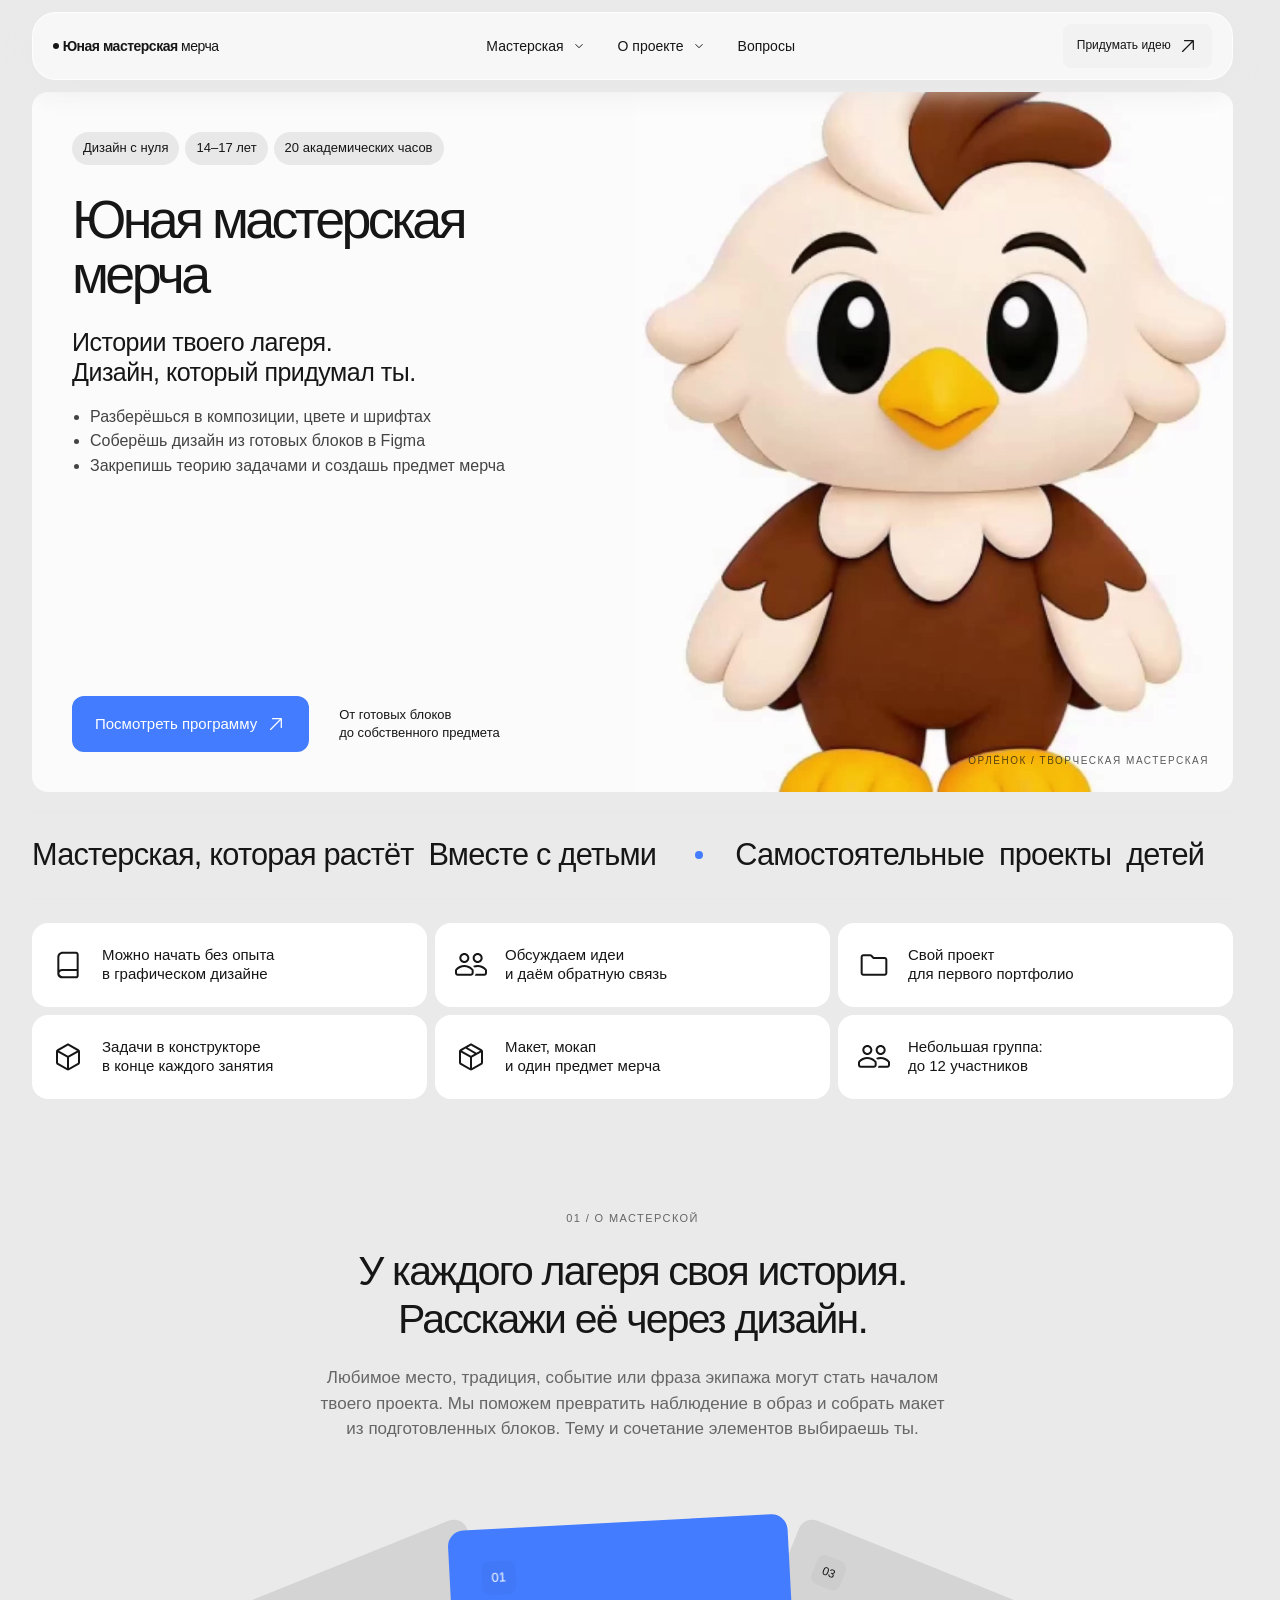
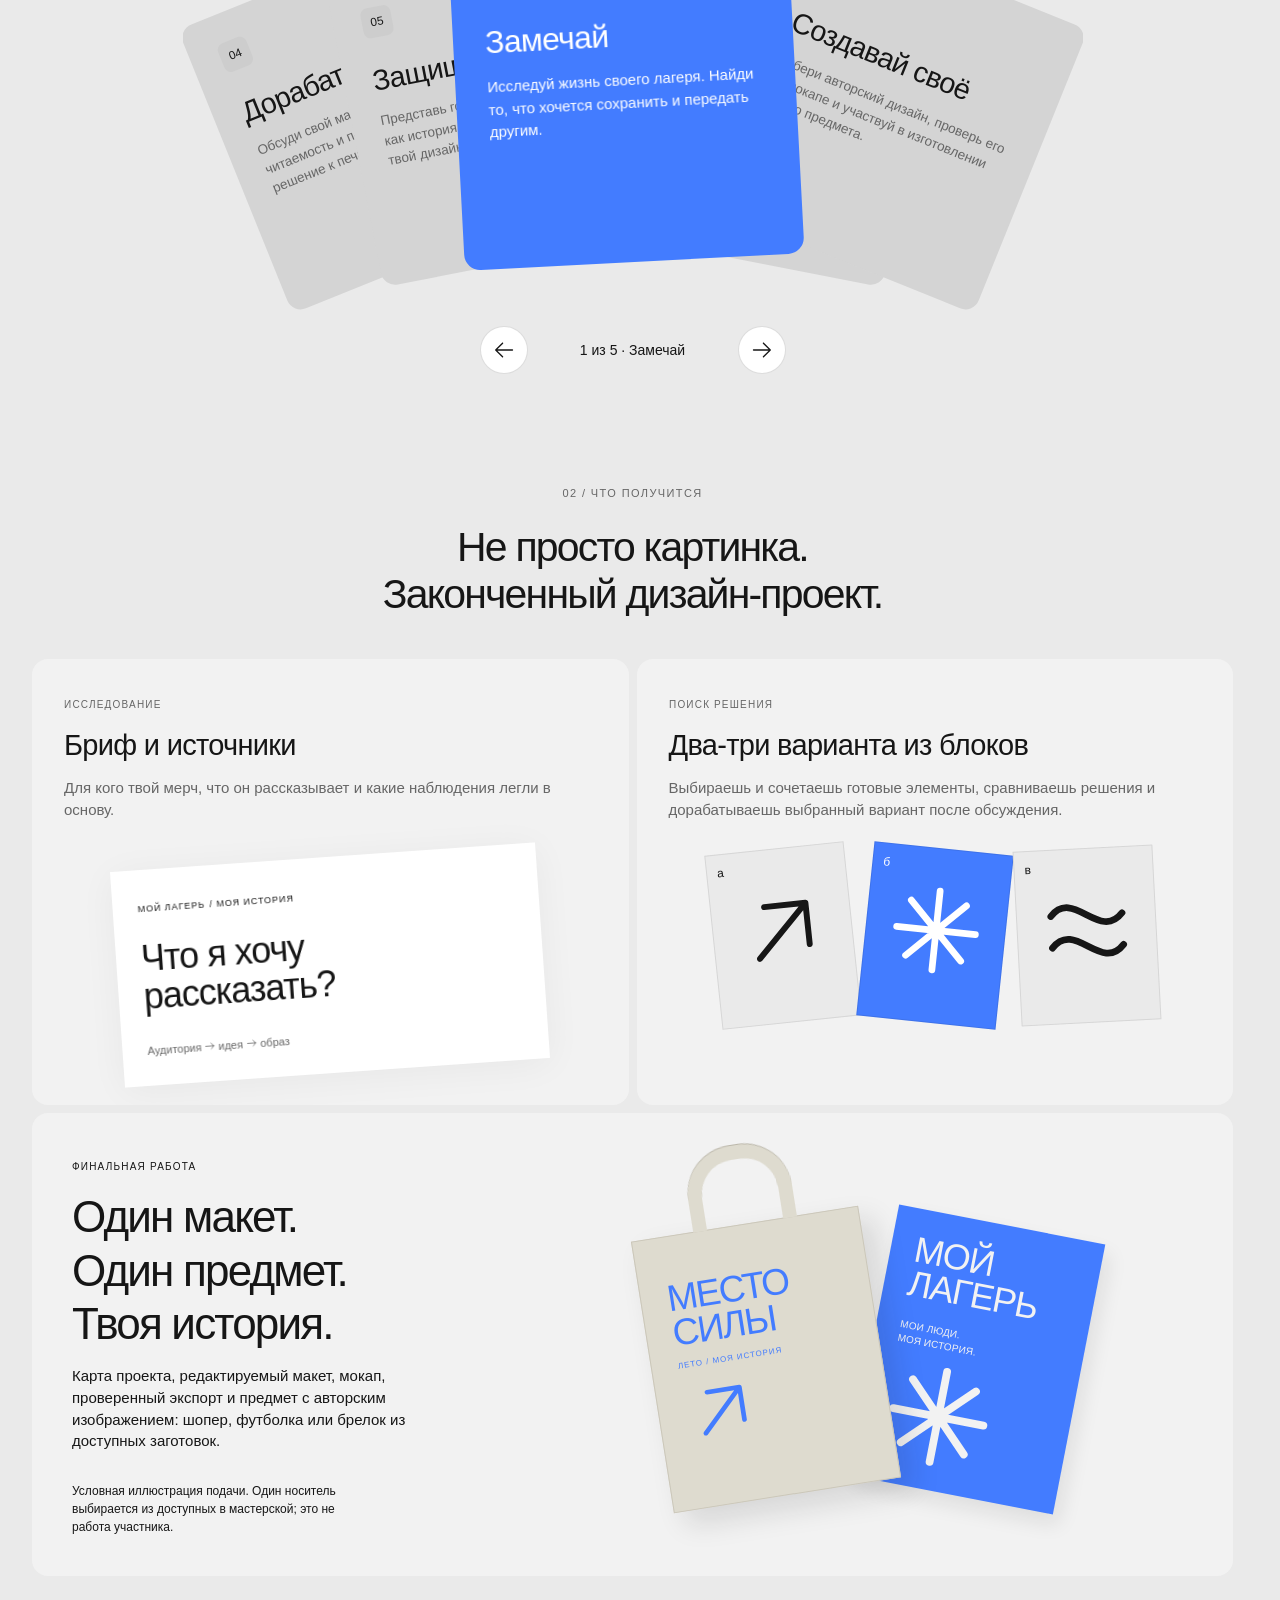
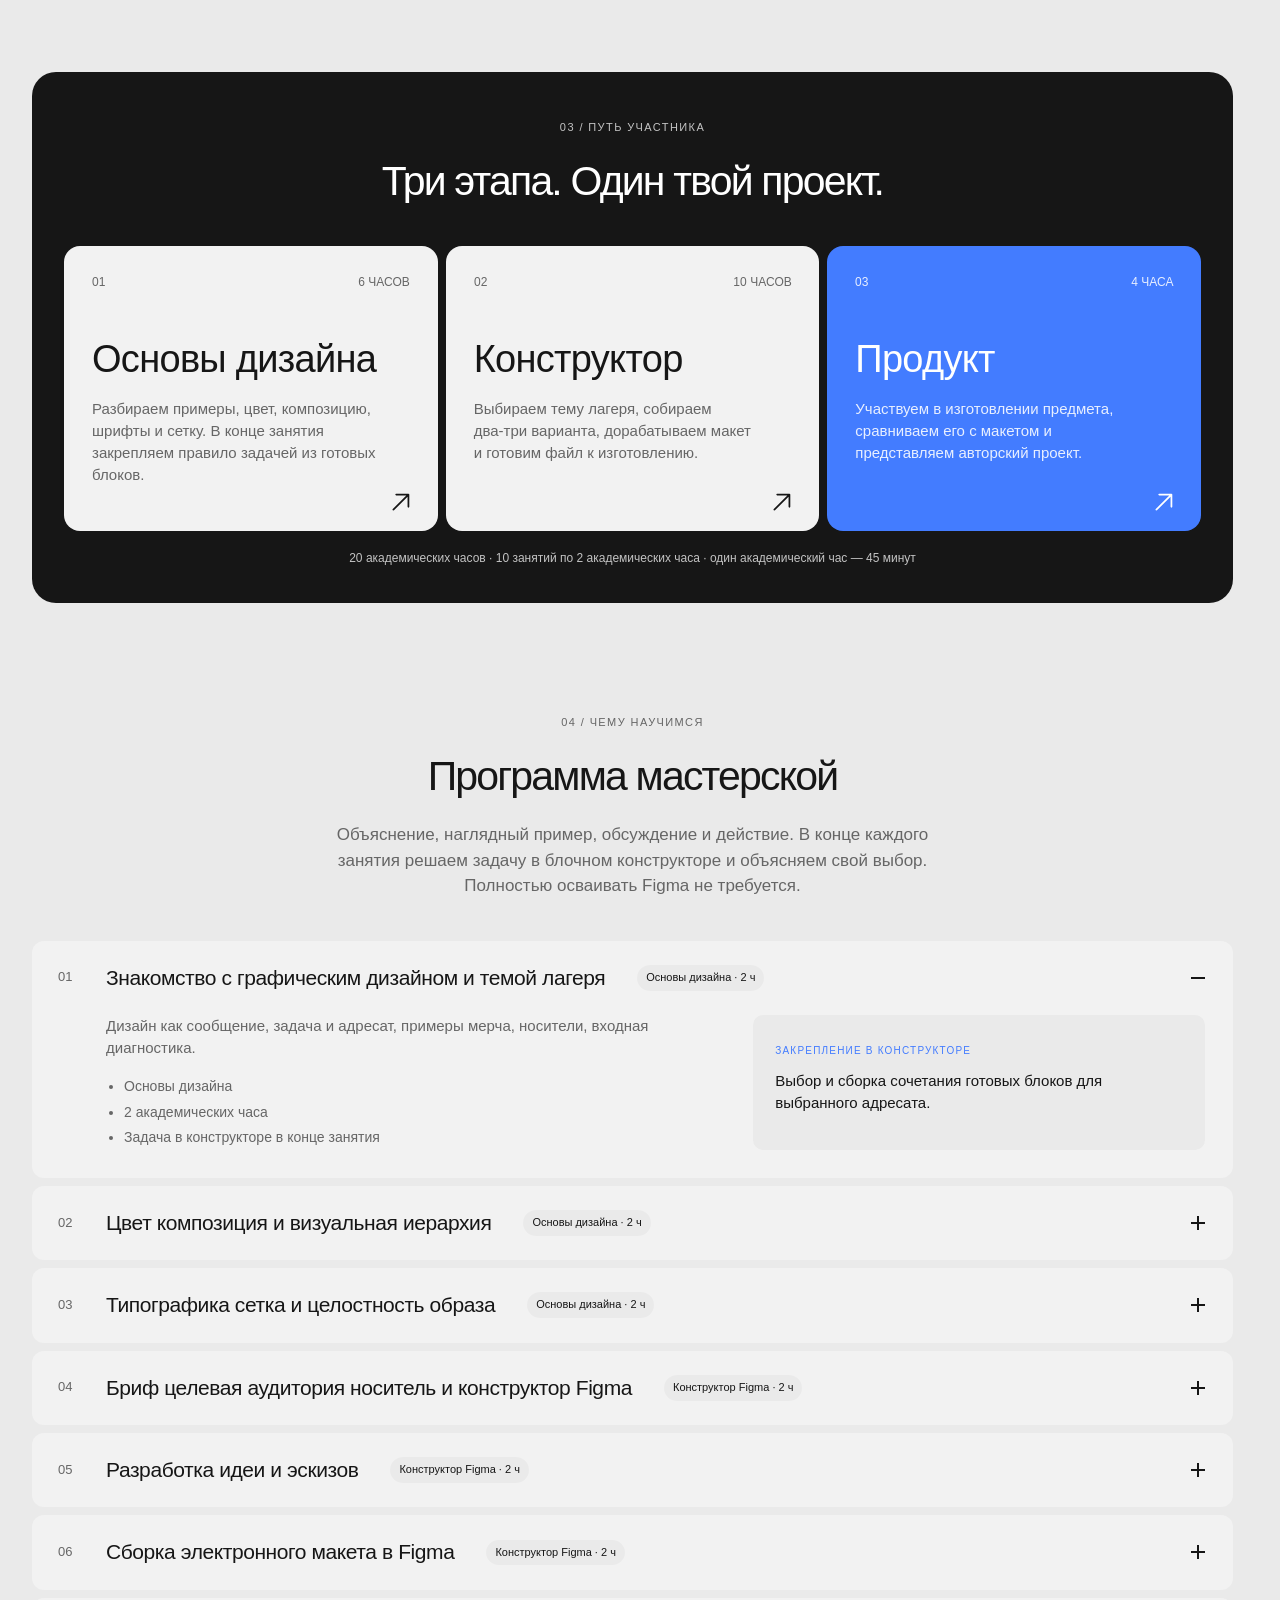
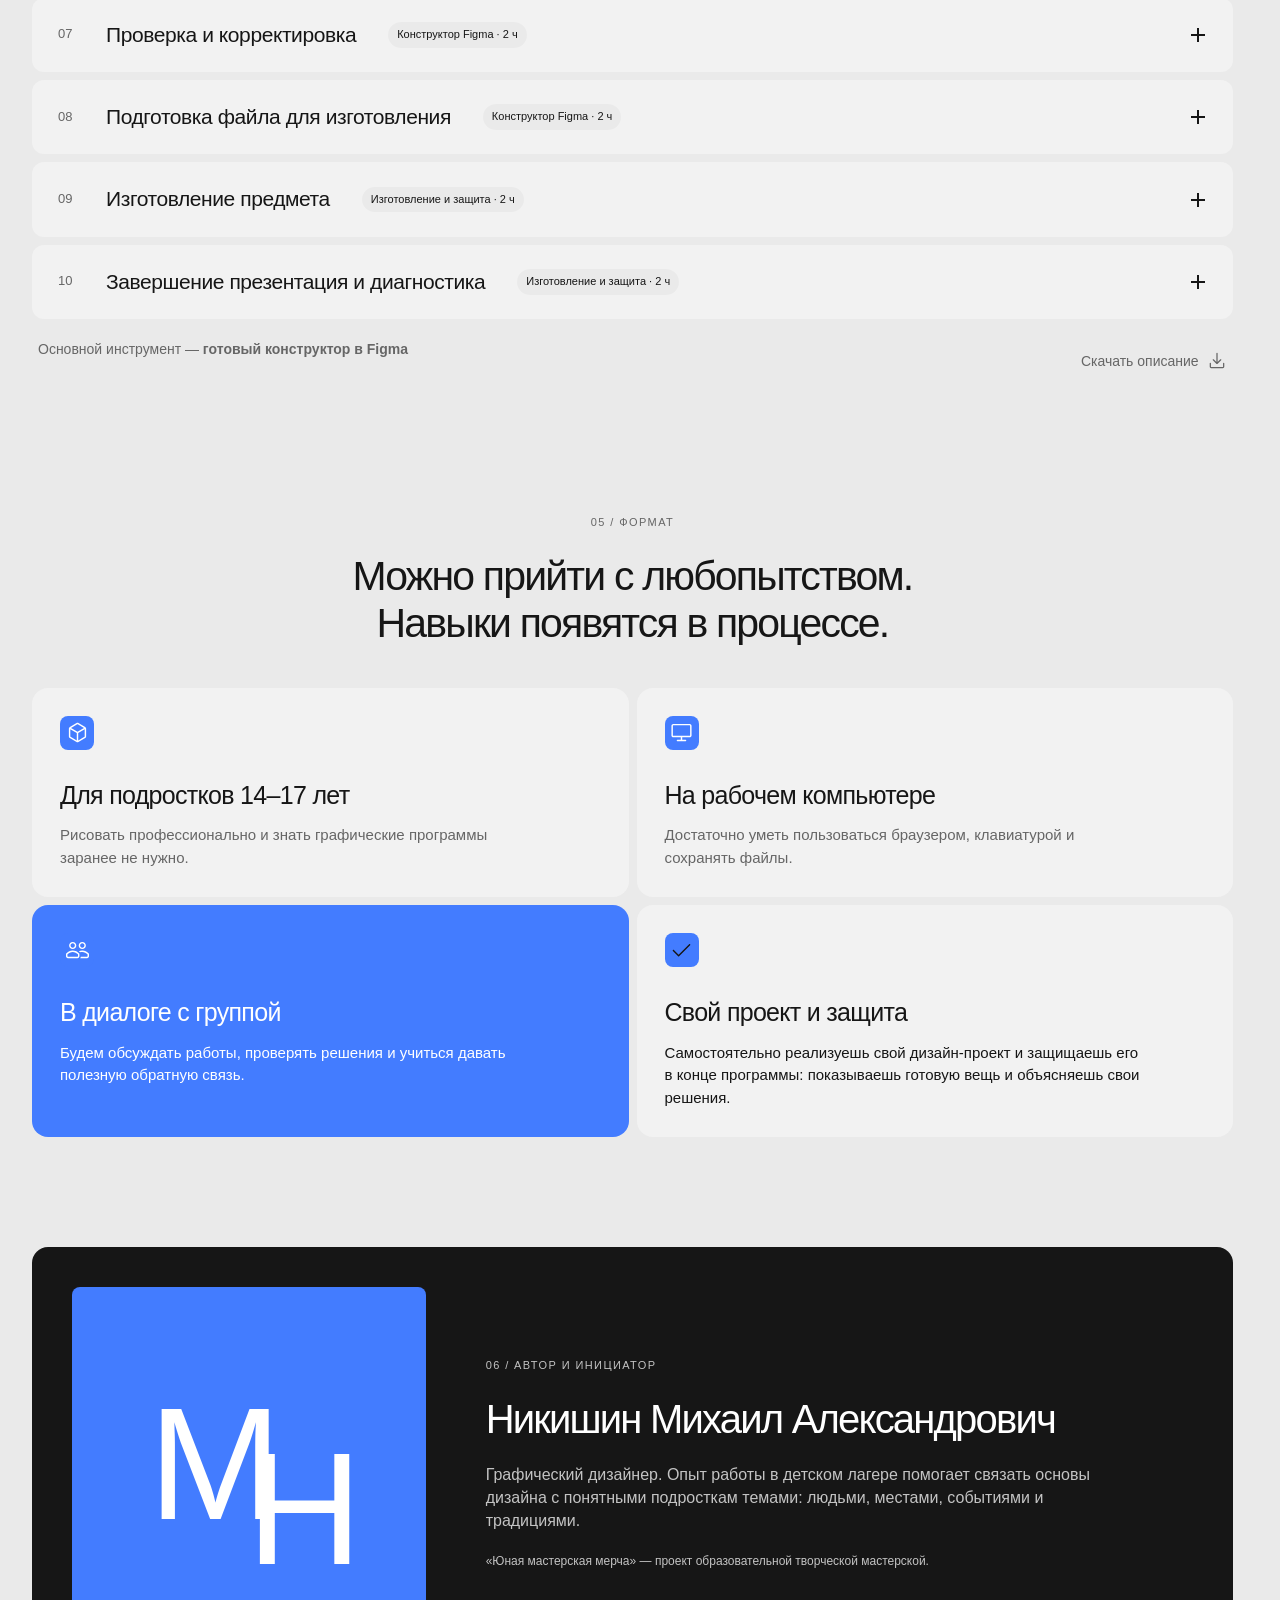
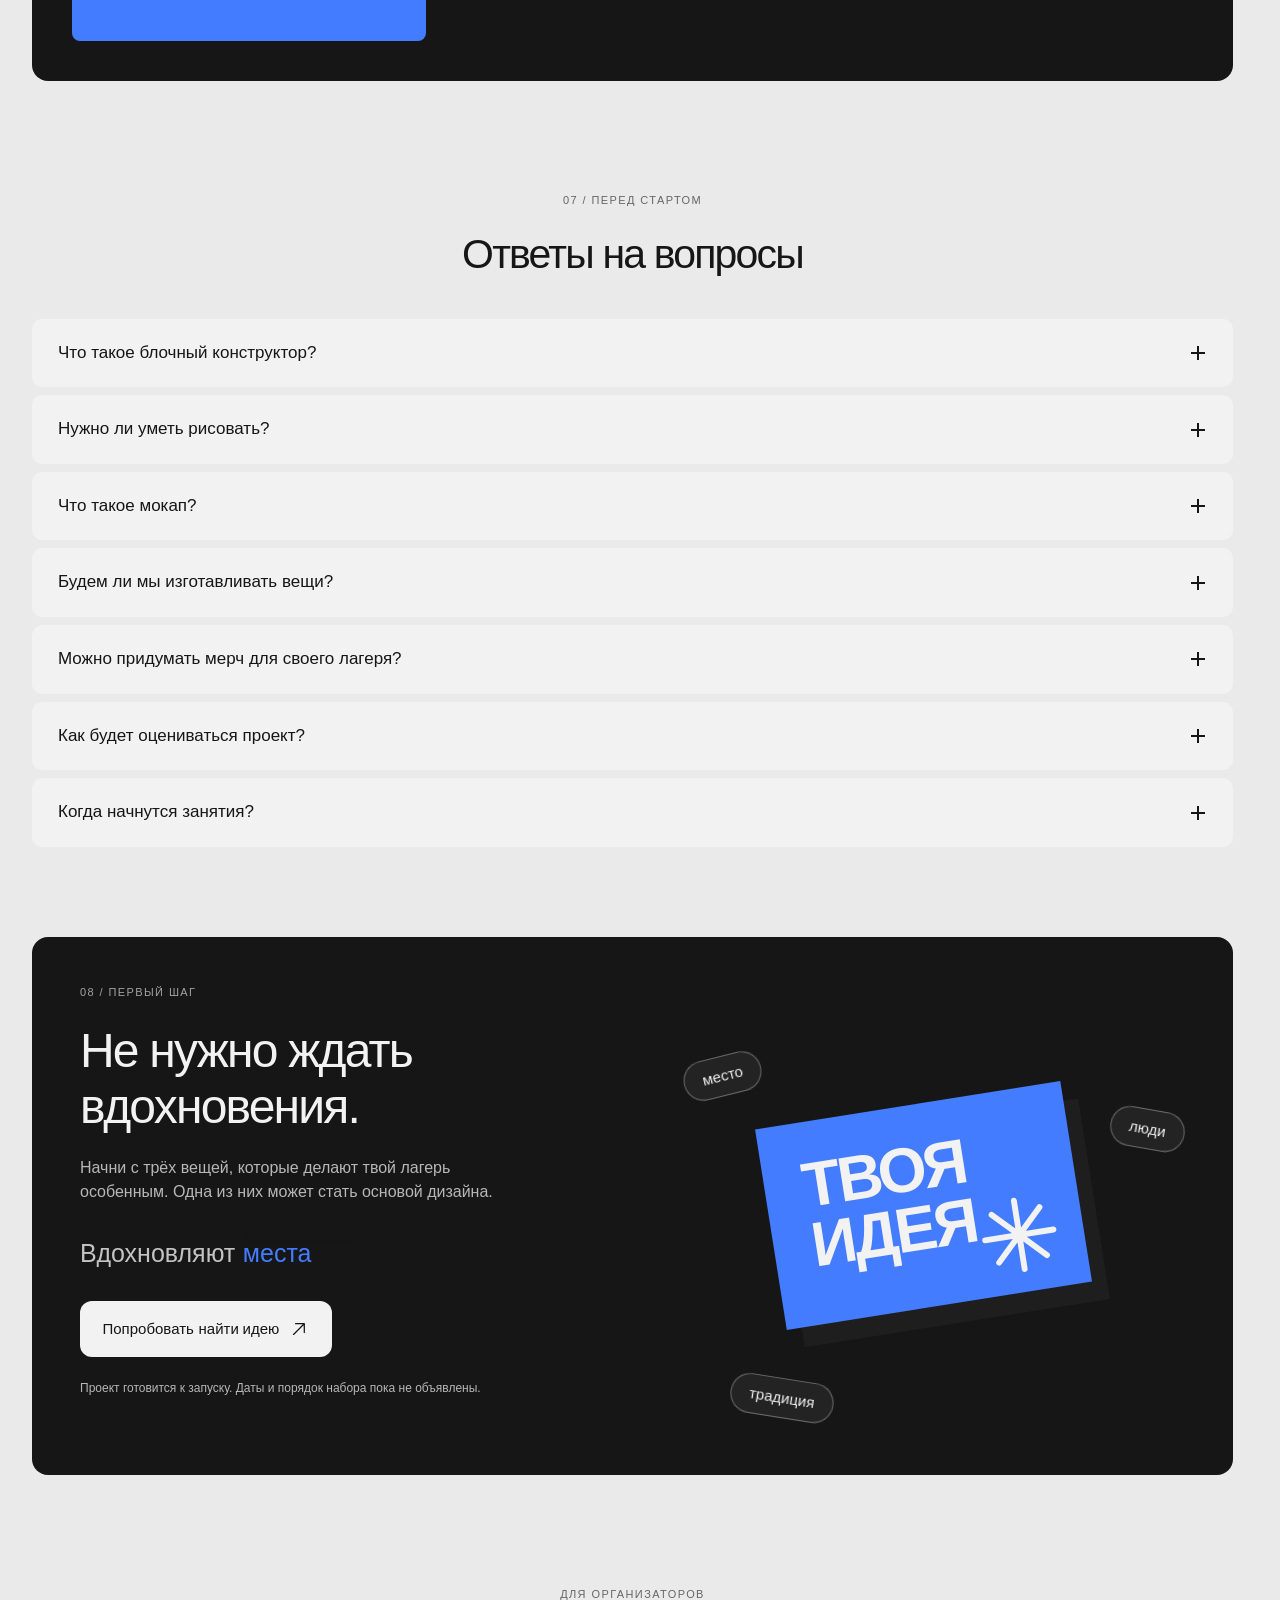
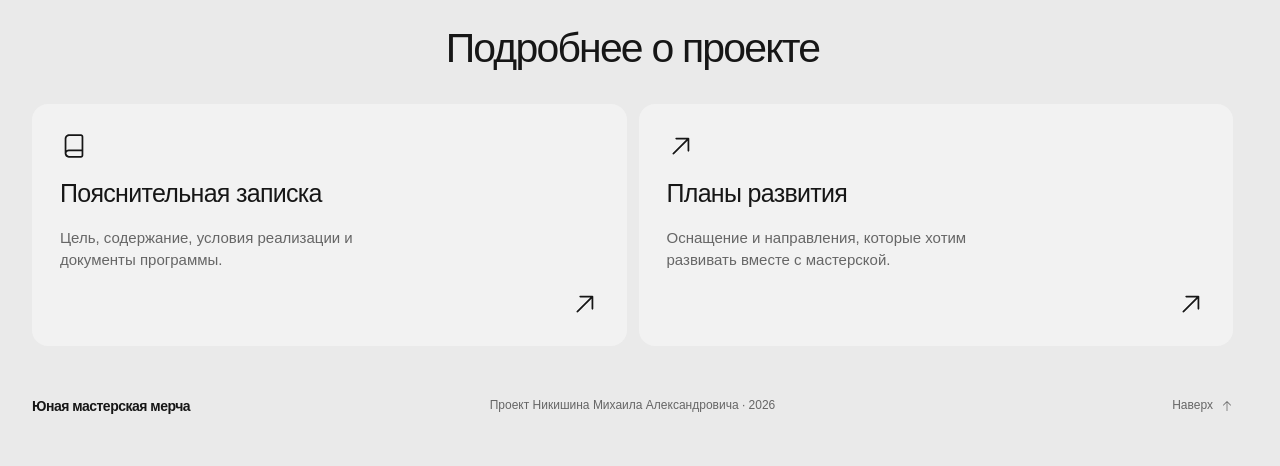
==== index.html @ 67930e62 "Add files via upload" ====
<!doctype html><html lang="ru"><head><meta charset="UTF-8"><meta name="viewport" content="width=device-width,initial-scale=1"><meta name="theme-color" content="#eaeaea"><meta name="description" content="Мастерская графического дизайна: 20 академических часов, проект о своём лагере и авторский предмет мерча."><title>Юная мастерская мерча — от идеи к своему дизайну</title><link rel="stylesheet" href="css-styles.css?v=20261114-home-light-v3"><link rel="stylesheet" href="css-hero-layout.css?v=20261114-home-light-v3"><link rel="stylesheet" href="css-ux-polish.css?v=20261114-home-light-v3"></head><body><a class="skip" href="#main">К содержанию</a><header class="site-header"><nav class="wrap nav glass-nav" aria-label="Основная навигация">
<a class="brand" href="index.html"><span class="brand-dot" aria-hidden="true"></span> Юная мастерская <span>мерча</span></a>
<div class="navlinks" id="navigation">
<details class="nav-dropdown"><summary><span class="nav-label">Мастерская</span><svg class="site-icon nav-chevron" viewBox="0 0 24 24" width="20" height="20" fill="none" stroke="currentColor" stroke-width="1.7" aria-hidden="true"><path d="m6 9 6 6 6-6"/></svg></summary><div class="nav-panel nav-panel-workshop">
<a class="nav-card" href="index.html#about"><span class="nav-card-icon"><svg class="site-icon" aria-hidden="true" focusable="false" width="24" height="24" viewBox="0 0 24 24" fill="none" xmlns="http://www.w3.org/2000/svg">
<path fill-rule="evenodd" clip-rule="evenodd" d="M10.9994 2.17806C11.6185 1.82037 12.3815 1.82037 13.0006 2.17806L20.0006 6.2225C20.619 6.57985 21 7.23993 21 7.95423V16.0457C21 16.76 20.619 17.4201 20.0006 17.7774L13.0006 21.8219C12.3815 22.1796 11.6185 22.1796 10.9994 21.8219L3.99944 17.7774C3.38095 17.4201 3 16.76 3 16.0457V7.95423C3 7.23993 3.38096 6.57985 3.99944 6.2225L10.9994 2.17806ZM18.7512 7.23305L12 11.1338L5.24875 7.23305L11.7499 3.47686C11.9046 3.38743 12.0954 3.38743 12.2501 3.47686L18.7512 7.23305ZM4.74986 16.4786C4.59524 16.3893 4.5 16.2243 4.5 16.0457V8.53281L11.25 12.4328V20.2343L4.74986 16.4786ZM19.2501 16.4786L12.75 20.2343V12.4328L19.5 8.53281V16.0457C19.5 16.2243 19.4048 16.3893 19.2501 16.4786Z" fill="currentColor"/>
</svg>
</span><span class="nav-card-copy"><strong>О мастерской</strong><span>Знакомимся с проектом</span></span><svg class="site-icon" aria-hidden="true" focusable="false" width="24" height="24" viewBox="0 0 24 24" fill="none" xmlns="http://www.w3.org/2000/svg">
<path d="M7.86515 6.38599L16.5545 6.38599L4.93012 18.0104C4.81861 18.1219 4.74955 18.2598 4.72295 18.404C4.71462 18.4491 4.71045 18.4949 4.71045 18.5407C4.71045 18.7326 4.78367 18.9246 4.93012 19.071C4.96673 19.1076 5.00619 19.1397 5.04777 19.1671C5.33889 19.3594 5.7345 19.3273 5.99078 19.071L17.6152 7.44665L17.6152 16.136C17.6152 16.5502 17.951 16.886 18.3652 16.886C18.7794 16.886 19.1152 16.5502 19.1152 16.136V5.63599C19.1152 5.22177 18.7794 4.88599 18.3652 4.88599L7.86515 4.88599C7.45094 4.88599 7.11515 5.22177 7.11515 5.63599C7.11515 6.0502 7.45094 6.38599 7.86515 6.38599Z" fill="currentColor"/>
</svg></a>
<a class="nav-card" href="index.html#result"><span class="nav-card-icon"><svg class="site-icon" aria-hidden="true" focusable="false" width="24" height="24" viewBox="0 0 24 24" fill="none" xmlns="http://www.w3.org/2000/svg">
<path fill-rule="evenodd" clip-rule="evenodd" d="M3.99944 6.2225C3.38096 6.57985 3 7.23993 3 7.95423V16.0457C3 16.76 3.38095 17.4201 3.99944 17.7774L10.9994 21.8219C11.6185 22.1796 12.3815 22.1796 13.0006 21.8219L20.0006 17.7774C20.619 17.4201 21 16.76 21 16.0457V7.95423C21 7.23993 20.619 6.57985 20.0006 6.2225L13.0006 2.17806C12.3815 1.82037 11.6185 1.82037 10.9994 2.17806L3.99944 6.2225ZM12.2501 3.47686L18.7512 7.23305L16.1251 8.75037L9.37602 4.84841L11.7499 3.47686C11.9046 3.38743 12.0954 3.38743 12.2501 3.47686ZM7.8771 5.71446L14.6262 9.61642L12 11.1338L5.24875 7.23305L7.8771 5.71446ZM4.5 8.53281L11.25 12.4328V20.2343L4.74986 16.4786C4.59524 16.3893 4.5 16.2243 4.5 16.0457V8.53281ZM19.2501 16.4786L12.75 20.2343V12.4328L19.5 8.53281V16.0457C19.5 16.2243 19.4048 16.3893 19.2501 16.4786Z" fill="currentColor"/>
</svg>
</span><span class="nav-card-copy"><strong>Результат</strong><span>От идеи до своего мерча</span></span><svg class="site-icon" aria-hidden="true" focusable="false" width="24" height="24" viewBox="0 0 24 24" fill="none" xmlns="http://www.w3.org/2000/svg">
<path d="M7.86515 6.38599L16.5545 6.38599L4.93012 18.0104C4.81861 18.1219 4.74955 18.2598 4.72295 18.404C4.71462 18.4491 4.71045 18.4949 4.71045 18.5407C4.71045 18.7326 4.78367 18.9246 4.93012 19.071C4.96673 19.1076 5.00619 19.1397 5.04777 19.1671C5.33889 19.3594 5.7345 19.3273 5.99078 19.071L17.6152 7.44665L17.6152 16.136C17.6152 16.5502 17.951 16.886 18.3652 16.886C18.7794 16.886 19.1152 16.5502 19.1152 16.136V5.63599C19.1152 5.22177 18.7794 4.88599 18.3652 4.88599L7.86515 4.88599C7.45094 4.88599 7.11515 5.22177 7.11515 5.63599C7.11515 6.0502 7.45094 6.38599 7.86515 6.38599Z" fill="currentColor"/>
</svg></a>
<a class="nav-card" href="index.html#program"><span class="nav-card-icon"><svg class="site-icon" aria-hidden="true" focusable="false" width="24" height="24" viewBox="0 0 24 24" fill="none" xmlns="http://www.w3.org/2000/svg">
<g>
<path fill-rule="evenodd" clip-rule="evenodd" d="M2 6.25C2 5.14543 2.89543 4.25 4 4.25H20C21.1046 4.25 22 5.14543 22 6.25V17C22 17.473 21.8358 17.9076 21.5613 18.25H23.25C23.6642 18.25 24 18.5858 24 19C24 19.4142 23.6642 19.75 23.25 19.75H0.75C0.335786 19.75 0 19.4142 0 19C0 18.5858 0.335786 18.25 0.75 18.25H2.43866C2.16418 17.9076 2 17.473 2 17V6.25ZM3.5 6.25C3.5 5.97386 3.72386 5.75 4 5.75H20C20.2761 5.75 20.5 5.97386 20.5 6.25V17C20.5 17.2761 20.2761 17.5 20 17.5H4C3.72386 17.5 3.5 17.2761 3.5 17V6.25Z" fill="currentColor"/>
</g>

</svg>
</span><span class="nav-card-copy"><strong>Программа</strong><span>Десять занятий по дизайну</span></span><svg class="site-icon" aria-hidden="true" focusable="false" width="24" height="24" viewBox="0 0 24 24" fill="none" xmlns="http://www.w3.org/2000/svg">
<path d="M7.86515 6.38599L16.5545 6.38599L4.93012 18.0104C4.81861 18.1219 4.74955 18.2598 4.72295 18.404C4.71462 18.4491 4.71045 18.4949 4.71045 18.5407C4.71045 18.7326 4.78367 18.9246 4.93012 19.071C4.96673 19.1076 5.00619 19.1397 5.04777 19.1671C5.33889 19.3594 5.7345 19.3273 5.99078 19.071L17.6152 7.44665L17.6152 16.136C17.6152 16.5502 17.951 16.886 18.3652 16.886C18.7794 16.886 19.1152 16.5502 19.1152 16.136V5.63599C19.1152 5.22177 18.7794 4.88599 18.3652 4.88599L7.86515 4.88599C7.45094 4.88599 7.11515 5.22177 7.11515 5.63599C7.11515 6.0502 7.45094 6.38599 7.86515 6.38599Z" fill="currentColor"/>
</svg></a>
<a class="nav-card" href="index.html#format"><span class="nav-card-icon"><svg class="site-icon" aria-hidden="true" focusable="false" width="24" height="24" viewBox="0 0 24 24" fill="none" xmlns="http://www.w3.org/2000/svg">
<path fill-rule="evenodd" clip-rule="evenodd" d="M3.5 3C2.39543 3 1.5 3.89543 1.5 5V15C1.5 16.1046 2.39543 17 3.5 17H11.25V19.5H7.75C7.33579 19.5 7 19.8358 7 20.25C7 20.6642 7.33579 21 7.75 21H16.25C16.6642 21 17 20.6642 17 20.25C17 19.8358 16.6642 19.5 16.25 19.5H12.75V17H20.5C21.6046 17 22.5 16.1046 22.5 15V5C22.5 3.89543 21.6046 3 20.5 3H3.5ZM21 5C21 4.72386 20.7761 4.5 20.5 4.5H3.5C3.22386 4.5 3 4.72386 3 5V15C3 15.2761 3.22386 15.5 3.5 15.5H20.5C20.7761 15.5 21 15.2761 21 15V5Z" fill="currentColor"/>
</svg>
</span><span class="nav-card-copy"><strong>Формат участия</strong><span>Кому подойдёт мастерская</span></span><svg class="site-icon" aria-hidden="true" focusable="false" width="24" height="24" viewBox="0 0 24 24" fill="none" xmlns="http://www.w3.org/2000/svg">
<path d="M7.86515 6.38599L16.5545 6.38599L4.93012 18.0104C4.81861 18.1219 4.74955 18.2598 4.72295 18.404C4.71462 18.4491 4.71045 18.4949 4.71045 18.5407C4.71045 18.7326 4.78367 18.9246 4.93012 19.071C4.96673 19.1076 5.00619 19.1397 5.04777 19.1671C5.33889 19.3594 5.7345 19.3273 5.99078 19.071L17.6152 7.44665L17.6152 16.136C17.6152 16.5502 17.951 16.886 18.3652 16.886C18.7794 16.886 19.1152 16.5502 19.1152 16.136V5.63599C19.1152 5.22177 18.7794 4.88599 18.3652 4.88599L7.86515 4.88599C7.45094 4.88599 7.11515 5.22177 7.11515 5.63599C7.11515 6.0502 7.45094 6.38599 7.86515 6.38599Z" fill="currentColor"/>
</svg></a>
</div></details>
<details class="nav-dropdown"><summary><span class="nav-label">О проекте</span><svg class="site-icon nav-chevron" viewBox="0 0 24 24" width="20" height="20" fill="none" stroke="currentColor" stroke-width="1.7" aria-hidden="true"><path d="m6 9 6 6 6-6"/></svg></summary><div class="nav-panel nav-panel-project">
<a class="nav-card" href="explanatory-note.html"><span class="nav-card-icon"><svg class="site-icon" aria-hidden="true" focusable="false" width="24" height="24" viewBox="0 0 24 24" fill="none" xmlns="http://www.w3.org/2000/svg">
<path fill-rule="evenodd" clip-rule="evenodd" d="M22 8C22 6.89543 21.1045 6 20 6H12L10.5857 4.58579C10.2107 4.21071 9.70196 4 9.17152 4H3.99995C2.89538 4 1.99995 4.89543 1.99995 6V18C1.99995 19.1046 2.89538 20 3.99995 20H20C21.1045 20 22 19.1046 22 18V8ZM10.9393 7.06066C11.2206 7.34196 11.6021 7.5 12 7.5H20C20.2761 7.5 20.5 7.72386 20.5 8V18C20.5 18.2761 20.2761 18.5 20 18.5H3.99995C3.72381 18.5 3.49995 18.2761 3.49995 18V6C3.49995 5.72386 3.72381 5.5 3.99995 5.5H9.17152C9.30413 5.5 9.43131 5.55268 9.52508 5.64645L10.9393 7.06066Z" fill="currentColor"/>
</svg>
</span><span class="nav-card-copy"><strong>Пояснительная записка</strong><span>Программа и документы</span></span><svg class="site-icon" aria-hidden="true" focusable="false" width="24" height="24" viewBox="0 0 24 24" fill="none" xmlns="http://www.w3.org/2000/svg">
<path d="M7.86515 6.38599L16.5545 6.38599L4.93012 18.0104C4.81861 18.1219 4.74955 18.2598 4.72295 18.404C4.71462 18.4491 4.71045 18.4949 4.71045 18.5407C4.71045 18.7326 4.78367 18.9246 4.93012 19.071C4.96673 19.1076 5.00619 19.1397 5.04777 19.1671C5.33889 19.3594 5.7345 19.3273 5.99078 19.071L17.6152 7.44665L17.6152 16.136C17.6152 16.5502 17.951 16.886 18.3652 16.886C18.7794 16.886 19.1152 16.5502 19.1152 16.136V5.63599C19.1152 5.22177 18.7794 4.88599 18.3652 4.88599L7.86515 4.88599C7.45094 4.88599 7.11515 5.22177 7.11515 5.63599C7.11515 6.0502 7.45094 6.38599 7.86515 6.38599Z" fill="currentColor"/>
</svg></a>
<a class="nav-card" href="development.html"><span class="nav-card-icon"><svg class="site-icon" aria-hidden="true" focusable="false" width="24" height="24" viewBox="0 0 24 24" fill="none" xmlns="http://www.w3.org/2000/svg">
<path fill-rule="evenodd" clip-rule="evenodd" d="M10.9994 2.17806C11.6185 1.82037 12.3815 1.82037 13.0006 2.17806L20.0006 6.2225C20.619 6.57985 21 7.23993 21 7.95423V16.0457C21 16.76 20.619 17.4201 20.0006 17.7774L13.0006 21.8219C12.3815 22.1796 11.6185 22.1796 10.9994 21.8219L3.99944 17.7774C3.38095 17.4201 3 16.76 3 16.0457V7.95423C3 7.23993 3.38096 6.57985 3.99944 6.2225L10.9994 2.17806ZM18.7512 7.23305L12 11.1338L5.24875 7.23305L11.7499 3.47686C11.9046 3.38743 12.0954 3.38743 12.2501 3.47686L18.7512 7.23305ZM4.74986 16.4786C4.59524 16.3893 4.5 16.2243 4.5 16.0457V8.53281L11.25 12.4328V20.2343L4.74986 16.4786ZM19.2501 16.4786L12.75 20.2343V12.4328L19.5 8.53281V16.0457C19.5 16.2243 19.4048 16.3893 19.2501 16.4786Z" fill="currentColor"/>
</svg>
</span><span class="nav-card-copy"><strong>Планы развития</strong><span>Наш путь и помощь детям</span></span><svg class="site-icon" aria-hidden="true" focusable="false" width="24" height="24" viewBox="0 0 24 24" fill="none" xmlns="http://www.w3.org/2000/svg">
<path d="M7.86515 6.38599L16.5545 6.38599L4.93012 18.0104C4.81861 18.1219 4.74955 18.2598 4.72295 18.404C4.71462 18.4491 4.71045 18.4949 4.71045 18.5407C4.71045 18.7326 4.78367 18.9246 4.93012 19.071C4.96673 19.1076 5.00619 19.1397 5.04777 19.1671C5.33889 19.3594 5.7345 19.3273 5.99078 19.071L17.6152 7.44665L17.6152 16.136C17.6152 16.5502 17.951 16.886 18.3652 16.886C18.7794 16.886 19.1152 16.5502 19.1152 16.136V5.63599C19.1152 5.22177 18.7794 4.88599 18.3652 4.88599L7.86515 4.88599C7.45094 4.88599 7.11515 5.22177 7.11515 5.63599C7.11515 6.0502 7.45094 6.38599 7.86515 6.38599Z" fill="currentColor"/>
</svg></a>
</div></details>
<a class="nav-simple" href="index.html#questions"><span class="nav-label">Вопросы</span></a>
<a class="button nav-mobile-cta" href="index.html#start">Придумать идею <svg class="site-icon" aria-hidden="true" focusable="false" width="24" height="24" viewBox="0 0 24 24" fill="none" xmlns="http://www.w3.org/2000/svg">
<path d="M7.86515 6.38599L16.5545 6.38599L4.93012 18.0104C4.81861 18.1219 4.74955 18.2598 4.72295 18.404C4.71462 18.4491 4.71045 18.4949 4.71045 18.5407C4.71045 18.7326 4.78367 18.9246 4.93012 19.071C4.96673 19.1076 5.00619 19.1397 5.04777 19.1671C5.33889 19.3594 5.7345 19.3273 5.99078 19.071L17.6152 7.44665L17.6152 16.136C17.6152 16.5502 17.951 16.886 18.3652 16.886C18.7794 16.886 19.1152 16.5502 19.1152 16.136V5.63599C19.1152 5.22177 18.7794 4.88599 18.3652 4.88599L7.86515 4.88599C7.45094 4.88599 7.11515 5.22177 7.11515 5.63599C7.11515 6.0502 7.45094 6.38599 7.86515 6.38599Z" fill="currentColor"/>
</svg></a>
</div><a class="nav-cta" href="index.html#start">Придумать идею <svg class="site-icon" aria-hidden="true" focusable="false" width="24" height="24" viewBox="0 0 24 24" fill="none" xmlns="http://www.w3.org/2000/svg">
<path d="M7.86515 6.38599L16.5545 6.38599L4.93012 18.0104C4.81861 18.1219 4.74955 18.2598 4.72295 18.404C4.71462 18.4491 4.71045 18.4949 4.71045 18.5407C4.71045 18.7326 4.78367 18.9246 4.93012 19.071C4.96673 19.1076 5.00619 19.1397 5.04777 19.1671C5.33889 19.3594 5.7345 19.3273 5.99078 19.071L17.6152 7.44665L17.6152 16.136C17.6152 16.5502 17.951 16.886 18.3652 16.886C18.7794 16.886 19.1152 16.5502 19.1152 16.136V5.63599C19.1152 5.22177 18.7794 4.88599 18.3652 4.88599L7.86515 4.88599C7.45094 4.88599 7.11515 5.22177 7.11515 5.63599C7.11515 6.0502 7.45094 6.38599 7.86515 6.38599Z" fill="currentColor"/>
</svg></a><button type="button" class="menu" aria-label="Открыть меню" aria-expanded="false" aria-controls="navigation"><svg class="site-icon menu-morph" width="24" height="24" viewBox="0 0 24 24" fill="none" stroke="currentColor" stroke-width="1.5" stroke-linecap="round" aria-hidden="true"><path class="menu-line-a" d="M3.75 6.75h16.5"/><path class="menu-line-b" d="M3.75 12h16.5"/><path class="menu-line-c" d="M3.75 17.25h16.5"/></svg></button></nav></header><main id="main" class="wrap"><section class="hero" aria-labelledby="hero-title" style="background:#FBFBFB;color:#161616">
<div class="hero-image hero-mascot"><video class="mascot-video" autoplay muted loop playsinline preload="metadata" poster="mascot-hand-v2-poster.jpg" width="768" height="768" aria-label="Орлёнок машет крылом"><source src="mascot-hand-v2.mp4" type="video/mp4"><img src="mascot-hand-v2-poster.jpg" alt="Маскот Орлёнок"></video></div>
<div class="hero-content">
<div class="tags"><span>Дизайн с нуля</span><span>14–17 лет</span><span>20 академических часов</span>
</div>
<h1 id="hero-title">Юная мастерская <br>мерча
</h1>
<p class="hero-intro">Истории твоего лагеря.<br>Дизайн, который придумал ты.
</p>
<ul>
<li>Разберёшься в композиции, цвете и шрифтах
</li>
<li>Соберёшь дизайн из готовых блоков в Figma
</li>
<li>Закрепишь теорию задачами и создашь предмет мерча
</li>
</ul>
<div class="hero-actions"><a class="button light" href="#program">Посмотреть программу <svg class="site-icon" aria-hidden="true" focusable="false" width="24" height="24" viewBox="0 0 24 24" fill="none" xmlns="http://www.w3.org/2000/svg">
<path d="M7.86515 6.38599L16.5545 6.38599L4.93012 18.0104C4.81861 18.1219 4.74955 18.2598 4.72295 18.404C4.71462 18.4491 4.71045 18.4949 4.71045 18.5407C4.71045 18.7326 4.78367 18.9246 4.93012 19.071C4.96673 19.1076 5.00619 19.1397 5.04777 19.1671C5.33889 19.3594 5.7345 19.3273 5.99078 19.071L17.6152 7.44665L17.6152 16.136C17.6152 16.5502 17.951 16.886 18.3652 16.886C18.7794 16.886 19.1152 16.5502 19.1152 16.136V5.63599C19.1152 5.22177 18.7794 4.88599 18.3652 4.88599L7.86515 4.88599C7.45094 4.88599 7.11515 5.22177 7.11515 5.63599C7.11515 6.0502 7.45094 6.38599 7.86515 6.38599Z" fill="currentColor"/>
</svg>
</a><span class="hero-note">От готовых блоков<br>до собственного предмета</span>
</div>
</div>
<div class="hero-bottom">ОРЛЁНОК / ТВОРЧЕСКАЯ МАСТЕРСКАЯ
</div>
</section><div class="principle-ribbon" aria-label="Идеи мастерской"><p class="visually-hidden">Мастерская, которая растёт вместе с детьми. Самостоятельные проекты детей. Знакомим с новой профессией.</p><div class="ribbon-track"><div class="ribbon-group" aria-hidden="true"><span class="ribbon-item">Мастерская, которая растёт <span class="ribbon-highlight">Вместе с детьми</span></span><span class="ribbon-dot"></span><span class="ribbon-item">Самостоятельные <span class="ribbon-highlight">проекты</span> детей</span><span class="ribbon-dot"></span><span class="ribbon-item">Открываем мир <span class="ribbon-highlight">профессий</span></span><span class="ribbon-dot"></span></div><div class="ribbon-group" aria-hidden="true"><span class="ribbon-item">Мастерская, которая растёт <span class="ribbon-highlight">Вместе с детьми</span></span><span class="ribbon-dot"></span><span class="ribbon-item">Самостоятельные <span class="ribbon-highlight">проекты</span> детей</span><span class="ribbon-dot"></span><span class="ribbon-item">Открываем мир <span class="ribbon-highlight">профессий</span></span><span class="ribbon-dot"></span></div></div></div><div class="benefits">
<div><svg class="site-icon" aria-hidden="true" focusable="false" width="24" height="24" viewBox="0 0 24 24" fill="none" xmlns="http://www.w3.org/2000/svg">
<path fill-rule="evenodd" clip-rule="evenodd" d="M4.00821 18.2584C4.00276 18.173 4 18.0868 4 18V6C4 3.79086 5.79086 2 8 2H18C19.1046 2 20 2.89543 20 4V20C20 21.1046 19.1046 22 18 22H7.5C5.567 22 4 20.433 4 18.5C4 18.4188 4.00277 18.3382 4.00821 18.2584ZM5.5 6C5.5 4.61929 6.61929 3.5 8 3.5H18C18.2761 3.5 18.5 3.72386 18.5 4V15H7.5C6.75638 15 6.06692 15.2319 5.5 15.6273V6ZM5.51378 18.264C5.63054 17.2707 6.47527 16.5 7.5 16.5H18.5V20C18.5 20.2761 18.2761 20.5 18 20.5H8C6.70846 20.5 5.64567 19.5206 5.51378 18.264Z" fill="currentColor"/>
</svg>
<span>Можно начать без опыта<br>в графическом дизайне</span>
</div>
<div><svg class="site-icon" aria-hidden="true" focusable="false" width="24" height="24" viewBox="0 0 24 24" fill="none" xmlns="http://www.w3.org/2000/svg">
<g>
<path fill-rule="evenodd" clip-rule="evenodd" d="M7 10.5C9.07107 10.5 10.75 8.82107 10.75 6.75C10.75 4.67893 9.07107 3 7 3C4.92893 3 3.25 4.67893 3.25 6.75C3.25 8.82107 4.92893 10.5 7 10.5ZM7 9C8.24264 9 9.25 7.99264 9.25 6.75C9.25 5.50736 8.24264 4.5 7 4.5C5.75736 4.5 4.75 5.50736 4.75 6.75C4.75 7.99264 5.75736 9 7 9Z" fill="currentColor"/>
<path fill-rule="evenodd" clip-rule="evenodd" d="M20.75 6.75C20.75 8.82107 19.0711 10.5 17 10.5C14.9289 10.5 13.25 8.82107 13.25 6.75C13.25 4.67893 14.9289 3 17 3C19.0711 3 20.75 4.67893 20.75 6.75ZM19.25 6.75C19.25 7.99264 18.2426 9 17 9C15.7574 9 14.75 7.99264 14.75 6.75C14.75 5.50736 15.7574 4.5 17 4.5C18.2426 4.5 19.25 5.50736 19.25 6.75Z" fill="currentColor"/>
<path d="M14.6234 13.8981C15.3664 13.6404 16.1655 13.5 17 13.5C19.1726 13.5 21.1207 14.4538 22.4517 15.9705C22.4593 15.9792 22.5 16.0353 22.5 16.1668V18C22.5 18.2761 22.2761 18.5 22 18.5H15.4646C15.3856 19.052 15.1778 19.5625 14.8727 20H22C23.1046 20 24 19.1046 24 18V16.1668C24 15.7334 23.8649 15.3068 23.5791 14.9811C21.9754 13.1536 19.6224 12 17 12C15.7575 12 14.5755 12.259 13.505 12.7259C13.4778 12.7377 13.4512 12.7503 13.4251 12.7634C13.8545 13.1092 14.2553 13.4888 14.6234 13.8981Z" fill="currentColor"/>
<path fill-rule="evenodd" clip-rule="evenodd" d="M12 20C12.473 20 12.9076 19.8358 13.25 19.5613C13.7072 19.1948 14 18.6316 14 18V16.1668C14 15.7334 13.8649 15.3068 13.5791 14.9811C13.2609 14.6185 12.9131 14.2824 12.5397 13.9766C11.031 12.7412 9.10205 12 7 12C4.37758 12 2.02461 13.1536 0.420908 14.9811C0.135096 15.3068 0 15.7334 0 16.1668V18C0 19.1046 0.895431 20 2 20H12ZM12.4517 15.9705C12.4593 15.9792 12.5 16.0353 12.5 16.1668V18C12.5 18.2761 12.2761 18.5 12 18.5H2C1.72386 18.5 1.5 18.2761 1.5 18V16.1668C1.5 16.0353 1.54074 15.9792 1.54835 15.9705C2.87934 14.4538 4.82738 13.5 7 13.5C9.17262 13.5 11.1207 14.4538 12.4517 15.9705Z" fill="currentColor"/>
</g>

</svg>
<span>Обсуждаем идеи<br>и даём обратную связь</span>
</div>
<div><svg class="site-icon" aria-hidden="true" focusable="false" width="24" height="24" viewBox="0 0 24 24" fill="none" xmlns="http://www.w3.org/2000/svg">
<path fill-rule="evenodd" clip-rule="evenodd" d="M22 8C22 6.89543 21.1045 6 20 6H12L10.5857 4.58579C10.2107 4.21071 9.70196 4 9.17152 4H3.99995C2.89538 4 1.99995 4.89543 1.99995 6V18C1.99995 19.1046 2.89538 20 3.99995 20H20C21.1045 20 22 19.1046 22 18V8ZM10.9393 7.06066C11.2206 7.34196 11.6021 7.5 12 7.5H20C20.2761 7.5 20.5 7.72386 20.5 8V18C20.5 18.2761 20.2761 18.5 20 18.5H3.99995C3.72381 18.5 3.49995 18.2761 3.49995 18V6C3.49995 5.72386 3.72381 5.5 3.99995 5.5H9.17152C9.30413 5.5 9.43131 5.55268 9.52508 5.64645L10.9393 7.06066Z" fill="currentColor"/>
</svg>
<span>Свой проект<br>для первого портфолио</span>
</div>
<div><svg class="site-icon" aria-hidden="true" focusable="false" width="24" height="24" viewBox="0 0 24 24" fill="none" xmlns="http://www.w3.org/2000/svg">
<path fill-rule="evenodd" clip-rule="evenodd" d="M10.9994 2.17806C11.6185 1.82037 12.3815 1.82037 13.0006 2.17806L20.0006 6.2225C20.619 6.57985 21 7.23993 21 7.95423V16.0457C21 16.76 20.619 17.4201 20.0006 17.7774L13.0006 21.8219C12.3815 22.1796 11.6185 22.1796 10.9994 21.8219L3.99944 17.7774C3.38095 17.4201 3 16.76 3 16.0457V7.95423C3 7.23993 3.38096 6.57985 3.99944 6.2225L10.9994 2.17806ZM18.7512 7.23305L12 11.1338L5.24875 7.23305L11.7499 3.47686C11.9046 3.38743 12.0954 3.38743 12.2501 3.47686L18.7512 7.23305ZM4.74986 16.4786C4.59524 16.3893 4.5 16.2243 4.5 16.0457V8.53281L11.25 12.4328V20.2343L4.74986 16.4786ZM19.2501 16.4786L12.75 20.2343V12.4328L19.5 8.53281V16.0457C19.5 16.2243 19.4048 16.3893 19.2501 16.4786Z" fill="currentColor"/>
</svg>
<span>Задачи в конструкторе<br>в конце каждого занятия</span>
</div>
<div><svg class="site-icon" aria-hidden="true" focusable="false" width="24" height="24" viewBox="0 0 24 24" fill="none" xmlns="http://www.w3.org/2000/svg">
<path fill-rule="evenodd" clip-rule="evenodd" d="M3.99944 6.2225C3.38096 6.57985 3 7.23993 3 7.95423V16.0457C3 16.76 3.38095 17.4201 3.99944 17.7774L10.9994 21.8219C11.6185 22.1796 12.3815 22.1796 13.0006 21.8219L20.0006 17.7774C20.619 17.4201 21 16.76 21 16.0457V7.95423C21 7.23993 20.619 6.57985 20.0006 6.2225L13.0006 2.17806C12.3815 1.82037 11.6185 1.82037 10.9994 2.17806L3.99944 6.2225ZM12.2501 3.47686L18.7512 7.23305L16.1251 8.75037L9.37602 4.84841L11.7499 3.47686C11.9046 3.38743 12.0954 3.38743 12.2501 3.47686ZM7.8771 5.71446L14.6262 9.61642L12 11.1338L5.24875 7.23305L7.8771 5.71446ZM4.5 8.53281L11.25 12.4328V20.2343L4.74986 16.4786C4.59524 16.3893 4.5 16.2243 4.5 16.0457V8.53281ZM19.2501 16.4786L12.75 20.2343V12.4328L19.5 8.53281V16.0457C19.5 16.2243 19.4048 16.3893 19.2501 16.4786Z" fill="currentColor"/>
</svg>
<span>Макет, мокап<br>и один предмет мерча</span>
</div>
<div><svg class="site-icon" aria-hidden="true" focusable="false" width="24" height="24" viewBox="0 0 24 24" fill="none" xmlns="http://www.w3.org/2000/svg">
<g>
<path fill-rule="evenodd" clip-rule="evenodd" d="M7 10.5C9.07107 10.5 10.75 8.82107 10.75 6.75C10.75 4.67893 9.07107 3 7 3C4.92893 3 3.25 4.67893 3.25 6.75C3.25 8.82107 4.92893 10.5 7 10.5ZM7 9C8.24264 9 9.25 7.99264 9.25 6.75C9.25 5.50736 8.24264 4.5 7 4.5C5.75736 4.5 4.75 5.50736 4.75 6.75C4.75 7.99264 5.75736 9 7 9Z" fill="currentColor"/>
<path fill-rule="evenodd" clip-rule="evenodd" d="M20.75 6.75C20.75 8.82107 19.0711 10.5 17 10.5C14.9289 10.5 13.25 8.82107 13.25 6.75C13.25 4.67893 14.9289 3 17 3C19.0711 3 20.75 4.67893 20.75 6.75ZM19.25 6.75C19.25 7.99264 18.2426 9 17 9C15.7574 9 14.75 7.99264 14.75 6.75C14.75 5.50736 15.7574 4.5 17 4.5C18.2426 4.5 19.25 5.50736 19.25 6.75Z" fill="currentColor"/>
<path d="M14.6234 13.8981C15.3664 13.6404 16.1655 13.5 17 13.5C19.1726 13.5 21.1207 14.4538 22.4517 15.9705C22.4593 15.9792 22.5 16.0353 22.5 16.1668V18C22.5 18.2761 22.2761 18.5 22 18.5H15.4646C15.3856 19.052 15.1778 19.5625 14.8727 20H22C23.1046 20 24 19.1046 24 18V16.1668C24 15.7334 23.8649 15.3068 23.5791 14.9811C21.9754 13.1536 19.6224 12 17 12C15.7575 12 14.5755 12.259 13.505 12.7259C13.4778 12.7377 13.4512 12.7503 13.4251 12.7634C13.8545 13.1092 14.2553 13.4888 14.6234 13.8981Z" fill="currentColor"/>
<path fill-rule="evenodd" clip-rule="evenodd" d="M12 20C12.473 20 12.9076 19.8358 13.25 19.5613C13.7072 19.1948 14 18.6316 14 18V16.1668C14 15.7334 13.8649 15.3068 13.5791 14.9811C13.2609 14.6185 12.9131 14.2824 12.5397 13.9766C11.031 12.7412 9.10205 12 7 12C4.37758 12 2.02461 13.1536 0.420908 14.9811C0.135096 15.3068 0 15.7334 0 16.1668V18C0 19.1046 0.895431 20 2 20H12ZM12.4517 15.9705C12.4593 15.9792 12.5 16.0353 12.5 16.1668V18C12.5 18.2761 12.2761 18.5 12 18.5H2C1.72386 18.5 1.5 18.2761 1.5 18V16.1668C1.5 16.0353 1.54074 15.9792 1.54835 15.9705C2.87934 14.4538 4.82738 13.5 7 13.5C9.17262 13.5 11.1207 14.4538 12.4517 15.9705Z" fill="currentColor"/>
</g>

</svg>
<span>Небольшая группа:<br>до 12 участников</span>
</div>
</div>

<section id="about" class="section">
<div class="eyebrow">01 / О МАСТЕРСКОЙ
</div>
<h2 class="section-title">У каждого лагеря своя история. <br>Расскажи её через дизайн.
</h2>
<p class="lead">Любимое место, традиция, событие или фраза экипажа могут стать началом твоего проекта. Мы поможем превратить наблюдение в образ и собрать макет из подготовленных блоков. Тему и сочетание элементов выбираешь ты.
</p>
<div class="sleeve-deck" role="region" aria-label="Пять шагов в мастерской" tabindex="0">
<article class="card sleeve-card" data-sleeve="0"><span class="index">01</span>
<h3>Замечай
</h3>
<p>Исследуй жизнь своего лагеря. Найди то, что хочется сохранить и передать другим.
</p>
</article>
<article class="card sleeve-card" data-sleeve="1"><span class="index">02</span>
<h3>Пробуй
</h3>
<p>Изучай правило на примерах и сразу решай задачу в конструкторе: меняй блоки, текст и цвет, сравнивай варианты.
</p>
</article>
<article class="card sleeve-card" data-sleeve="2"><span class="index">03</span>
<h3>Создавай своё
</h3>
<p>Собери авторский дизайн, проверь его на мокапе и участвуй в изготовлении одного предмета.
</p>
</article>
<article class="card sleeve-card" data-sleeve="3"><span class="index">04</span><h3>Дорабатывай</h3><p>Обсуди свой макет с группой, проверь читаемость и подготовь выбранное решение к печати.</p></article>
<article class="card sleeve-card" data-sleeve="4"><span class="index">05</span><h3>Защищай идею</h3><p>Представь готовую вещь и расскажи, как история лагеря превратилась в твой дизайн.</p></article>
</div>
<div class="sleeve-controls"><button type="button" data-deck-prev aria-label="Предыдущая карточка"><svg class="site-icon" aria-hidden="true" focusable="false" width="24" height="24" viewBox="0 0 24 24" fill="none" xmlns="http://www.w3.org/2000/svg">
<path d="M10.9549 18.8944L4.81057 12.7501H21.2499C21.6641 12.7501 21.9999 12.4143 21.9999 12.0001C21.9999 11.5858 21.6641 11.2501 21.2499 11.2501H4.81057L10.9549 5.10577C11.2478 4.81288 11.2478 4.338 10.9549 4.04511C10.9183 4.0085 10.8788 3.97646 10.8372 3.949C10.5461 3.75679 10.1505 3.78883 9.8942 4.04511L2.46958 11.4697C2.17669 11.7626 2.17669 12.2375 2.46958 12.5304L9.8942 19.955C9.93081 19.9916 9.97027 20.0237 10.0119 20.0511C10.303 20.2433 10.6986 20.2113 10.9549 19.955C11.2478 19.6621 11.2478 19.1872 10.9549 18.8944Z" fill="currentColor"/>
</svg>
</button><span data-deck-status role="status" aria-live="polite">1 из 5 · Замечай</span><button type="button" data-deck-next aria-label="Следующая карточка"><svg class="site-icon" aria-hidden="true" focusable="false" width="24" height="24" viewBox="0 0 24 24" fill="none" xmlns="http://www.w3.org/2000/svg">
<path d="M13.0449 5.10577L19.1892 11.2501H2.74988C2.74664 11.2501 2.74341 11.2501 2.74018 11.2501C2.69179 11.2507 2.6445 11.2559 2.59873 11.2653C2.25696 11.3352 1.99988 11.6376 1.99988 12.0001C1.99988 12.1036 2.02086 12.2023 2.05882 12.292C2.17267 12.5612 2.43922 12.7501 2.74988 12.7501H19.1892L13.0449 18.8943C12.752 19.1872 12.752 19.6621 13.0449 19.955C13.3378 20.2479 13.8127 20.2479 14.1056 19.955L21.5302 12.5304C21.8231 12.2375 21.8231 11.7626 21.5302 11.4697L14.1056 4.04511C14.101 4.04053 14.0964 4.03603 14.0917 4.03159C14.0591 4.00056 14.0243 3.97303 13.9879 3.949C13.78 3.81171 13.5187 3.78883 13.293 3.88036C13.2027 3.91697 13.1181 3.97189 13.0449 4.04511C13.0403 4.04969 13.0358 4.05431 13.0314 4.05897C12.7521 4.3528 12.7566 4.81745 13.0449 5.10577Z" fill="currentColor"/>
</svg>
</button></div></section><section id="result" class="section">
<div class="eyebrow">02 / ЧТО ПОЛУЧИТСЯ
</div>
<h2 class="section-title">Не просто картинка. <br>Законченный дизайн-проект.
</h2>
<div class="result-grid">
<div class="result-card"><span class="label">ИССЛЕДОВАНИЕ</span>
<h3>Бриф и источники
</h3>
<p>Для кого твой мерч, что он рассказывает и какие наблюдения легли в основу.
</p>
<div class="paper"><small>МОЙ ЛАГЕРЬ / МОЯ ИСТОРИЯ</small><strong>Что я хочу<br>рассказать?</strong><span>Аудитория <svg class="site-icon" viewBox="0 0 24 24" width="24" height="24" fill="none" stroke="currentColor" stroke-width="1.7" stroke-linecap="round" stroke-linejoin="round" aria-hidden="true" focusable="false"><path d="M3 12h18m-6-6 6 6-6 6"/></svg> идея <svg class="site-icon" viewBox="0 0 24 24" width="24" height="24" fill="none" stroke="currentColor" stroke-width="1.7" stroke-linecap="round" stroke-linejoin="round" aria-hidden="true" focusable="false"><path d="M3 12h18m-6-6 6 6-6 6"/></svg> образ</span>
</div>
</div>
<div class="result-card"><span class="label">ПОИСК РЕШЕНИЯ</span>
<h3>Два-три варианта из блоков
</h3>
<p>Выбираешь и сочетаешь готовые элементы, сравниваешь решения и дорабатываешь выбранный вариант после обсуждения.
</p>
<div class="sketches" aria-hidden="true"><span>а<span><svg class="site-icon" aria-hidden="true" focusable="false" width="24" height="24" viewBox="0 0 24 24" fill="none" xmlns="http://www.w3.org/2000/svg">
<path d="M7.86515 6.38599L16.5545 6.38599L4.93012 18.0104C4.81861 18.1219 4.74955 18.2598 4.72295 18.404C4.71462 18.4491 4.71045 18.4949 4.71045 18.5407C4.71045 18.7326 4.78367 18.9246 4.93012 19.071C4.96673 19.1076 5.00619 19.1397 5.04777 19.1671C5.33889 19.3594 5.7345 19.3273 5.99078 19.071L17.6152 7.44665L17.6152 16.136C17.6152 16.5502 17.951 16.886 18.3652 16.886C18.7794 16.886 19.1152 16.5502 19.1152 16.136V5.63599C19.1152 5.22177 18.7794 4.88599 18.3652 4.88599L7.86515 4.88599C7.45094 4.88599 7.11515 5.22177 7.11515 5.63599C7.11515 6.0502 7.45094 6.38599 7.86515 6.38599Z" fill="currentColor"/>
</svg>
</span></span><span>б<span><svg class="site-icon" viewBox="0 0 24 24" width="24" height="24" fill="none" stroke="currentColor" stroke-width="1.7" stroke-linecap="round" stroke-linejoin="round" aria-hidden="true" focusable="false"><path d="M12 2v20M2 12h20M5 5l14 14M5 19 19 5"/></svg></span></span><span>в<span><svg class="site-icon" viewBox="0 0 24 24" width="24" height="24" fill="none" stroke="currentColor" stroke-width="1.7" stroke-linecap="round" stroke-linejoin="round" aria-hidden="true" focusable="false"><path d="M3 8c6-7 12 7 18 0M3 16c6-7 12 7 18 0"/></svg></span></span>
</div>
</div>
<div class="result-card wide">
<div><span class="label">ФИНАЛЬНАЯ РАБОТА</span>
<h3>Один макет. <br>Один предмет. <br>Твоя история.
</h3>
<p>Карта проекта, редактируемый макет, мокап, проверенный экспорт и предмет с авторским изображением: шопер, футболка или брелок из доступных заготовок.
</p><span class="caption">Условная иллюстрация подачи. Один носитель выбирается из доступных в мастерской; это не работа участника.</span>
</div>
<div class="mockup">
<div class="tote">
<div class="handle">
</div>
<div class="tote-print">МЕСТО<br>СИЛЫ<span>ЛЕТО / МОЯ ИСТОРИЯ</span><b><svg class="site-icon" aria-hidden="true" focusable="false" width="24" height="24" viewBox="0 0 24 24" fill="none" xmlns="http://www.w3.org/2000/svg">
<path d="M7.86515 6.38599L16.5545 6.38599L4.93012 18.0104C4.81861 18.1219 4.74955 18.2598 4.72295 18.404C4.71462 18.4491 4.71045 18.4949 4.71045 18.5407C4.71045 18.7326 4.78367 18.9246 4.93012 19.071C4.96673 19.1076 5.00619 19.1397 5.04777 19.1671C5.33889 19.3594 5.7345 19.3273 5.99078 19.071L17.6152 7.44665L17.6152 16.136C17.6152 16.5502 17.951 16.886 18.3652 16.886C18.7794 16.886 19.1152 16.5502 19.1152 16.136V5.63599C19.1152 5.22177 18.7794 4.88599 18.3652 4.88599L7.86515 4.88599C7.45094 4.88599 7.11515 5.22177 7.11515 5.63599C7.11515 6.0502 7.45094 6.38599 7.86515 6.38599Z" fill="currentColor"/>
</svg>
</b>
</div>
</div>
<div class="postcard">МОЙ<br>ЛАГЕРЬ<span>МОИ ЛЮДИ.<br>МОЯ ИСТОРИЯ.</span><b><svg class="site-icon" viewBox="0 0 24 24" width="24" height="24" fill="none" stroke="currentColor" stroke-width="1.7" stroke-linecap="round" stroke-linejoin="round" aria-hidden="true" focusable="false"><path d="M12 2v20M2 12h20M5 5l14 14M5 19 19 5"/></svg></b>
</div>
</div>
</div>
</div>
</section><section class="section" id="path">
<div class="eyebrow">03 / ПУТЬ УЧАСТНИКА
</div>
<h2 class="section-title">Три этапа. Один твой проект.
</h2>
<div class="stages"><a class="stage" href="#program">
<div class="stage-top"><span>01</span><span>6 ЧАСОВ</span>
</div>
<h3>Основы дизайна
</h3>
<p>Разбираем примеры, цвет, композицию, шрифты и сетку. В конце занятия закрепляем правило задачей из готовых блоков.
</p><span class="arrow"><svg class="site-icon" aria-hidden="true" focusable="false" width="24" height="24" viewBox="0 0 24 24" fill="none" xmlns="http://www.w3.org/2000/svg">
<path d="M7.86515 6.38599L16.5545 6.38599L4.93012 18.0104C4.81861 18.1219 4.74955 18.2598 4.72295 18.404C4.71462 18.4491 4.71045 18.4949 4.71045 18.5407C4.71045 18.7326 4.78367 18.9246 4.93012 19.071C4.96673 19.1076 5.00619 19.1397 5.04777 19.1671C5.33889 19.3594 5.7345 19.3273 5.99078 19.071L17.6152 7.44665L17.6152 16.136C17.6152 16.5502 17.951 16.886 18.3652 16.886C18.7794 16.886 19.1152 16.5502 19.1152 16.136V5.63599C19.1152 5.22177 18.7794 4.88599 18.3652 4.88599L7.86515 4.88599C7.45094 4.88599 7.11515 5.22177 7.11515 5.63599C7.11515 6.0502 7.45094 6.38599 7.86515 6.38599Z" fill="currentColor"/>
</svg>
</span></a><a class="stage" href="#program">
<div class="stage-top"><span>02</span><span>10 ЧАСОВ</span>
</div>
<h3>Конструктор
</h3>
<p>Выбираем тему лагеря, собираем два-три варианта, дорабатываем макет и готовим файл к изготовлению.
</p><span class="arrow"><svg class="site-icon" aria-hidden="true" focusable="false" width="24" height="24" viewBox="0 0 24 24" fill="none" xmlns="http://www.w3.org/2000/svg">
<path d="M7.86515 6.38599L16.5545 6.38599L4.93012 18.0104C4.81861 18.1219 4.74955 18.2598 4.72295 18.404C4.71462 18.4491 4.71045 18.4949 4.71045 18.5407C4.71045 18.7326 4.78367 18.9246 4.93012 19.071C4.96673 19.1076 5.00619 19.1397 5.04777 19.1671C5.33889 19.3594 5.7345 19.3273 5.99078 19.071L17.6152 7.44665L17.6152 16.136C17.6152 16.5502 17.951 16.886 18.3652 16.886C18.7794 16.886 19.1152 16.5502 19.1152 16.136V5.63599C19.1152 5.22177 18.7794 4.88599 18.3652 4.88599L7.86515 4.88599C7.45094 4.88599 7.11515 5.22177 7.11515 5.63599C7.11515 6.0502 7.45094 6.38599 7.86515 6.38599Z" fill="currentColor"/>
</svg>
</span></a><a class="stage blue" href="#result">
<div class="stage-top"><span>03</span><span>4 ЧАСА</span>
</div>
<h3>Продукт
</h3>
<p>Участвуем в изготовлении предмета, сравниваем его с макетом и представляем авторский проект.
</p><span class="arrow"><svg class="site-icon" aria-hidden="true" focusable="false" width="24" height="24" viewBox="0 0 24 24" fill="none" xmlns="http://www.w3.org/2000/svg">
<path d="M7.86515 6.38599L16.5545 6.38599L4.93012 18.0104C4.81861 18.1219 4.74955 18.2598 4.72295 18.404C4.71462 18.4491 4.71045 18.4949 4.71045 18.5407C4.71045 18.7326 4.78367 18.9246 4.93012 19.071C4.96673 19.1076 5.00619 19.1397 5.04777 19.1671C5.33889 19.3594 5.7345 19.3273 5.99078 19.071L17.6152 7.44665L17.6152 16.136C17.6152 16.5502 17.951 16.886 18.3652 16.886C18.7794 16.886 19.1152 16.5502 19.1152 16.136V5.63599C19.1152 5.22177 18.7794 4.88599 18.3652 4.88599L7.86515 4.88599C7.45094 4.88599 7.11515 5.22177 7.11515 5.63599C7.11515 6.0502 7.45094 6.38599 7.86515 6.38599Z" fill="currentColor"/>
</svg>
</span></a>
</div>
<p class="caption">20 академических часов · 10 занятий по 2 академических часа · один академический час — 45 минут
</p>
</section><section id="program" class="section">
<div class="eyebrow">04 / ЧЕМУ НАУЧИМСЯ
</div>
<h2 class="section-title">Программа мастерской
</h2>
<p class="lead">Объяснение, наглядный пример, обсуждение и действие. В конце каждого занятия решаем задачу в блочном конструкторе и объясняем свой выбор. Полностью осваивать Figma не требуется.
</p>
<div class="program" id="modules">
</div>
<div class="program-footer"><span>Основной инструмент — <strong>готовый конструктор в Figma</strong></span><button class="text-button" id="download">Скачать описание <svg class="site-icon" aria-hidden="true" focusable="false" width="24" height="24" viewBox="0 0 24 24" fill="none" xmlns="http://www.w3.org/2000/svg">
<path d="M12.7511 13.1888L15.9404 9.99953C16.2333 9.70663 16.7081 9.70663 17.001 9.99953C17.2939 10.2924 17.2939 10.7673 17.001 11.0602L12.5314 15.5298C12.3907 15.6705 12.2 15.7495 12.0011 15.7495C11.8021 15.7495 11.6114 15.6705 11.4707 15.5298L7.00103 11.0601C6.70814 10.7673 6.70814 10.2924 7.00103 9.99949C7.29393 9.70659 7.7688 9.70659 8.06169 9.99949L11.2511 13.1888V2.74951C11.2511 2.72362 11.2524 2.69804 11.2549 2.67283C11.2933 2.29464 11.6127 1.99951 12.0011 1.99951C12.4153 1.99951 12.7511 2.3353 12.7511 2.74951V13.1888Z" fill="currentColor"/>
<path d="M4.75098 14.7498C4.75098 14.3355 4.41519 13.9998 4.00098 13.9998C3.58676 13.9998 3.25098 14.3355 3.25098 14.7498V18.9998C3.25098 19.9662 4.03448 20.7497 5.00098 20.7497H19.001C19.9675 20.7497 20.751 19.9662 20.751 18.9998V14.7498C20.751 14.3355 20.4152 13.9998 20.001 13.9998C19.5868 13.9998 19.251 14.3355 19.251 14.7498V18.9998C19.251 19.1378 19.139 19.2498 19.001 19.2498H5.00098C4.86291 19.2498 4.75098 19.1378 4.75098 18.9998V14.7498Z" fill="currentColor"/>
</svg>
</button>
</div>
</section><section class="section" id="format">
<div class="eyebrow">05 / ФОРМАТ
</div>
<h2 class="section-title">Можно прийти с любопытством. <br>Навыки появятся в процессе.
</h2>
<!-- ФОРМАТ И УСЛОВИЯ ОБУЧЕНИЯ -->

<div class="format-grid">
<article class="card"><span class="index"><svg class="site-icon" aria-hidden="true" focusable="false" width="24" height="24" viewBox="0 0 24 24" fill="none" xmlns="http://www.w3.org/2000/svg">
<path fill-rule="evenodd" clip-rule="evenodd" d="M10.9994 2.17806C11.6185 1.82037 12.3815 1.82037 13.0006 2.17806L20.0006 6.2225C20.619 6.57985 21 7.23993 21 7.95423V16.0457C21 16.76 20.619 17.4201 20.0006 17.7774L13.0006 21.8219C12.3815 22.1796 11.6185 22.1796 10.9994 21.8219L3.99944 17.7774C3.38095 17.4201 3 16.76 3 16.0457V7.95423C3 7.23993 3.38096 6.57985 3.99944 6.2225L10.9994 2.17806ZM18.7512 7.23305L12 11.1338L5.24875 7.23305L11.7499 3.47686C11.9046 3.38743 12.0954 3.38743 12.2501 3.47686L18.7512 7.23305ZM4.74986 16.4786C4.59524 16.3893 4.5 16.2243 4.5 16.0457V8.53281L11.25 12.4328V20.2343L4.74986 16.4786ZM19.2501 16.4786L12.75 20.2343V12.4328L19.5 8.53281V16.0457C19.5 16.2243 19.4048 16.3893 19.2501 16.4786Z" fill="currentColor"/>
</svg>
</span>
<h3>Для подростков 14–17 лет
</h3>
<p>Рисовать профессионально и знать графические программы заранее не нужно.
</p>
</article>
<article class="card"><span class="index"><svg class="site-icon" aria-hidden="true" focusable="false" width="24" height="24" viewBox="0 0 24 24" fill="none" xmlns="http://www.w3.org/2000/svg">
<path fill-rule="evenodd" clip-rule="evenodd" d="M3.5 3C2.39543 3 1.5 3.89543 1.5 5V15C1.5 16.1046 2.39543 17 3.5 17H11.25V19.5H7.75C7.33579 19.5 7 19.8358 7 20.25C7 20.6642 7.33579 21 7.75 21H16.25C16.6642 21 17 20.6642 17 20.25C17 19.8358 16.6642 19.5 16.25 19.5H12.75V17H20.5C21.6046 17 22.5 16.1046 22.5 15V5C22.5 3.89543 21.6046 3 20.5 3H3.5ZM21 5C21 4.72386 20.7761 4.5 20.5 4.5H3.5C3.22386 4.5 3 4.72386 3 5V15C3 15.2761 3.22386 15.5 3.5 15.5H20.5C20.7761 15.5 21 15.2761 21 15V5Z" fill="currentColor"/>
</svg>
</span>
<h3>На рабочем компьютере
</h3>
<p>Достаточно уметь пользоваться браузером, клавиатурой и сохранять файлы.
</p>
</article>
<article class="card"><span class="index"><svg class="site-icon" aria-hidden="true" focusable="false" width="24" height="24" viewBox="0 0 24 24" fill="none" xmlns="http://www.w3.org/2000/svg">
<g>
<path fill-rule="evenodd" clip-rule="evenodd" d="M7 10.5C9.07107 10.5 10.75 8.82107 10.75 6.75C10.75 4.67893 9.07107 3 7 3C4.92893 3 3.25 4.67893 3.25 6.75C3.25 8.82107 4.92893 10.5 7 10.5ZM7 9C8.24264 9 9.25 7.99264 9.25 6.75C9.25 5.50736 8.24264 4.5 7 4.5C5.75736 4.5 4.75 5.50736 4.75 6.75C4.75 7.99264 5.75736 9 7 9Z" fill="currentColor"/>
<path fill-rule="evenodd" clip-rule="evenodd" d="M20.75 6.75C20.75 8.82107 19.0711 10.5 17 10.5C14.9289 10.5 13.25 8.82107 13.25 6.75C13.25 4.67893 14.9289 3 17 3C19.0711 3 20.75 4.67893 20.75 6.75ZM19.25 6.75C19.25 7.99264 18.2426 9 17 9C15.7574 9 14.75 7.99264 14.75 6.75C14.75 5.50736 15.7574 4.5 17 4.5C18.2426 4.5 19.25 5.50736 19.25 6.75Z" fill="currentColor"/>
<path d="M14.6234 13.8981C15.3664 13.6404 16.1655 13.5 17 13.5C19.1726 13.5 21.1207 14.4538 22.4517 15.9705C22.4593 15.9792 22.5 16.0353 22.5 16.1668V18C22.5 18.2761 22.2761 18.5 22 18.5H15.4646C15.3856 19.052 15.1778 19.5625 14.8727 20H22C23.1046 20 24 19.1046 24 18V16.1668C24 15.7334 23.8649 15.3068 23.5791 14.9811C21.9754 13.1536 19.6224 12 17 12C15.7575 12 14.5755 12.259 13.505 12.7259C13.4778 12.7377 13.4512 12.7503 13.4251 12.7634C13.8545 13.1092 14.2553 13.4888 14.6234 13.8981Z" fill="currentColor"/>
<path fill-rule="evenodd" clip-rule="evenodd" d="M12 20C12.473 20 12.9076 19.8358 13.25 19.5613C13.7072 19.1948 14 18.6316 14 18V16.1668C14 15.7334 13.8649 15.3068 13.5791 14.9811C13.2609 14.6185 12.9131 14.2824 12.5397 13.9766C11.031 12.7412 9.10205 12 7 12C4.37758 12 2.02461 13.1536 0.420908 14.9811C0.135096 15.3068 0 15.7334 0 16.1668V18C0 19.1046 0.895431 20 2 20H12ZM12.4517 15.9705C12.4593 15.9792 12.5 16.0353 12.5 16.1668V18C12.5 18.2761 12.2761 18.5 12 18.5H2C1.72386 18.5 1.5 18.2761 1.5 18V16.1668C1.5 16.0353 1.54074 15.9792 1.54835 15.9705C2.87934 14.4538 4.82738 13.5 7 13.5C9.17262 13.5 11.1207 14.4538 12.4517 15.9705Z" fill="currentColor"/>
</g>

</svg>
</span>
<h3>В диалоге с группой
</h3>
<p>Будем обсуждать работы, проверять решения и учиться давать полезную обратную связь.
</p>
</article>
<article class="card project-defense"><span class="index"><svg class="site-icon" aria-hidden="true" focusable="false" width="24" height="24" viewBox="0 0 24 24" fill="none" xmlns="http://www.w3.org/2000/svg">
<path d="M20.9969 6.61067C21.2907 6.31867 21.2921 5.8438 21.0001 5.55002C20.9636 5.51329 20.9243 5.48114 20.8828 5.45356C20.7856 5.38897 20.6767 5.34944 20.5651 5.33499C20.5099 5.32783 20.454 5.32682 20.3986 5.33195C20.2312 5.34746 20.068 5.41905 19.9395 5.5468L8.97725 16.4427L4.06081 11.5584C3.76696 11.2665 3.29209 11.2681 3.00016 11.5619C2.70823 11.8558 2.70979 12.3307 3.00364 12.6226L8.4488 18.0321C8.74134 18.3227 9.21363 18.3227 9.5061 18.032L20.9969 6.61067Z" fill="currentColor"/>
</svg>
</span>
<h3>Свой проект и защита
</h3>
<p>Самостоятельно реализуешь свой дизайн-проект и защищаешь его в конце программы: показываешь готовую вещь и объясняешь свои решения.
</p>
</article>
</div>
</section><section class="author">
<div class="author-symbol" aria-hidden="true">М<span>Н</span>
</div>
<div><span class="eyebrow">06 / АВТОР И ИНИЦИАТОР</span>
<h2 class="section-title">Никишин Михаил Александрович
</h2>
<p>Графический дизайнер. Опыт работы в детском лагере помогает связать основы дизайна с понятными подросткам темами: людьми, местами, событиями и традициями.
</p>
<p class="caption">«Юная мастерская мерча» — проект образовательной творческой мастерской.
</p>
</div>
</section><section class="section" id="questions">
<div class="eyebrow">07 / ПЕРЕД СТАРТОМ
</div>
<h2 class="section-title">Ответы на вопросы
</h2>
<div class="faq">
<details><summary>Что такое блочный конструктор?</summary>
<p>Это подготовленный файл Figma с графическими и текстовыми элементами, палитрами, схемами композиции и шаблонами. Ты выбираешь блоки, размещаешь их, меняешь текст и цвет. В конце каждого занятия решаешь небольшую задачу по изученной теме. Самостоятельная работа — в твоей идее, выборе сочетаний и объяснении решения.</p></details>
<details>
<summary>Нужно ли уметь рисовать?
</summary>
<p>Предварительная художественная подготовка и опыт в Figma не требуются. Нужны базовые навыки работы на компьютере. На занятиях используем подготовленные блоки, примеры и подсказки педагога.
</p>
</details>
<details>
<summary>Что такое мокап?
</summary>
<p>Это цифровое изображение предмета, на котором можно показать свой дизайн. Например, посмотреть, как надпись и рисунок выглядят на футболке или шопере.
</p>
</details>
<details>
<summary>Будем ли мы изготавливать вещи?
</summary>
<p>Да, проектная программа предусматривает один предмет с авторским изображением: шопер, футболку или брелок. Доступные варианты определяются оборудованием и материалами до проектирования. Термопресс и настройка режущего оборудования закреплены за подготовленным взрослым; дети выполняют разрешённые операции.
</p>
</details>
<details>
<summary>Можно придумать мерч для своего лагеря?
</summary>
<p>Да, это основная задача мастерской. Темой может стать любимое место, традиция, событие или личное впечатление. Использование официальной символики требует согласования.
</p>
</details>
<details>
<summary>Как будет оцениваться проект?
</summary>
<p>Педагог смотрит задачи закрепления, версии макета, готовый предмет и презентацию. Важны связь с лагерем, применение правил дизайна, объяснение выбора блоков, доработка, ответственная работа и соблюдение правил. Проверка проходит в начале, по ходу курса и на итоговой защите.
</p>
</details>
<details>
<summary>Когда начнутся занятия?
</summary>
<p>Проект готовится к запуску. Конкретные даты, площадка и расписание будут определены после согласования. Эта страница знакомит с содержанием мастерской.
</p>
</details>
</div>
</section><section class="callout" id="start">
<div><span class="eyebrow">08 / ПЕРВЫЙ ШАГ</span>
<h2 class="section-title">Не нужно ждать <br>вдохновения.
</h2>
<p>Начни с трёх вещей, которые делают твой лагерь особенным. Одна из них может стать основой дизайна.
</p><div class="merch-word-card"><span class="visually-hidden">Вдохновляют места, люди, традиции, истории.</span><div class="merch-word-loader" aria-hidden="true"><span>Вдохновляют</span><span class="merch-words"><span class="merch-word">места</span><span class="merch-word">люди</span><span class="merch-word">традиции</span><span class="merch-word">истории</span><span class="merch-word">места</span></span></div></div><button class="button light" id="start-idea">Попробовать найти идею <svg class="site-icon" aria-hidden="true" focusable="false" width="24" height="24" viewBox="0 0 24 24" fill="none" xmlns="http://www.w3.org/2000/svg">
<path d="M7.86515 6.38599L16.5545 6.38599L4.93012 18.0104C4.81861 18.1219 4.74955 18.2598 4.72295 18.404C4.71462 18.4491 4.71045 18.4949 4.71045 18.5407C4.71045 18.7326 4.78367 18.9246 4.93012 19.071C4.96673 19.1076 5.00619 19.1397 5.04777 19.1671C5.33889 19.3594 5.7345 19.3273 5.99078 19.071L17.6152 7.44665L17.6152 16.136C17.6152 16.5502 17.951 16.886 18.3652 16.886C18.7794 16.886 19.1152 16.5502 19.1152 16.136V5.63599C19.1152 5.22177 18.7794 4.88599 18.3652 4.88599L7.86515 4.88599C7.45094 4.88599 7.11515 5.22177 7.11515 5.63599C7.11515 6.0502 7.45094 6.38599 7.86515 6.38599Z" fill="currentColor"/>
</svg>
</button><p class="caption">Проект готовится к запуску. Даты и порядок набора пока не объявлены.</p>
</div>
<div class="idea-art" aria-hidden="true"><span>место</span><span>люди</span><span>традиция</span><b>ТВОЯ<br>ИДЕЯ<span><svg class="site-icon" viewBox="0 0 24 24" width="24" height="24" fill="none" stroke="currentColor" stroke-width="1.7" stroke-linecap="round" stroke-linejoin="round" aria-hidden="true" focusable="false"><path d="M12 2v20M2 12h20M5 5l14 14M5 19 19 5"/></svg></span></b>
</div>
</section><section class="section organizer-links" aria-labelledby="organizer-title"><div class="eyebrow">ДЛЯ ОРГАНИЗАТОРОВ</div><h2 id="organizer-title" class="section-title">Подробнее о проекте</h2><div class="organizer-grid"><a class="card organizer-link" href="explanatory-note.html"><svg class="site-icon" aria-hidden="true" focusable="false" width="24" height="24" viewBox="0 0 24 24" fill="none" xmlns="http://www.w3.org/2000/svg">
<path fill-rule="evenodd" clip-rule="evenodd" d="M4.00821 18.2584C4.00276 18.173 4 18.0868 4 18V6C4 3.79086 5.79086 2 8 2H18C19.1046 2 20 2.89543 20 4V20C20 21.1046 19.1046 22 18 22H7.5C5.567 22 4 20.433 4 18.5C4 18.4188 4.00277 18.3382 4.00821 18.2584ZM5.5 6C5.5 4.61929 6.61929 3.5 8 3.5H18C18.2761 3.5 18.5 3.72386 18.5 4V15H7.5C6.75638 15 6.06692 15.2319 5.5 15.6273V6ZM5.51378 18.264C5.63054 17.2707 6.47527 16.5 7.5 16.5H18.5V20C18.5 20.2761 18.2761 20.5 18 20.5H8C6.70846 20.5 5.64567 19.5206 5.51378 18.264Z" fill="currentColor"/>
</svg>
<h3>Пояснительная записка</h3><p>Цель, содержание, условия реализации и документы программы.</p><svg class="site-icon" aria-hidden="true" focusable="false" width="24" height="24" viewBox="0 0 24 24" fill="none" xmlns="http://www.w3.org/2000/svg">
<path d="M7.86515 6.38599L16.5545 6.38599L4.93012 18.0104C4.81861 18.1219 4.74955 18.2598 4.72295 18.404C4.71462 18.4491 4.71045 18.4949 4.71045 18.5407C4.71045 18.7326 4.78367 18.9246 4.93012 19.071C4.96673 19.1076 5.00619 19.1397 5.04777 19.1671C5.33889 19.3594 5.7345 19.3273 5.99078 19.071L17.6152 7.44665L17.6152 16.136C17.6152 16.5502 17.951 16.886 18.3652 16.886C18.7794 16.886 19.1152 16.5502 19.1152 16.136V5.63599C19.1152 5.22177 18.7794 4.88599 18.3652 4.88599L7.86515 4.88599C7.45094 4.88599 7.11515 5.22177 7.11515 5.63599C7.11515 6.0502 7.45094 6.38599 7.86515 6.38599Z" fill="currentColor"/>
</svg>
</a><a class="card organizer-link" href="development.html"><svg class="site-icon" aria-hidden="true" focusable="false" width="24" height="24" viewBox="0 0 24 24" fill="none" xmlns="http://www.w3.org/2000/svg">
<path d="M7.86515 6.38599L16.5545 6.38599L4.93012 18.0104C4.81861 18.1219 4.74955 18.2598 4.72295 18.404C4.71462 18.4491 4.71045 18.4949 4.71045 18.5407C4.71045 18.7326 4.78367 18.9246 4.93012 19.071C4.96673 19.1076 5.00619 19.1397 5.04777 19.1671C5.33889 19.3594 5.7345 19.3273 5.99078 19.071L17.6152 7.44665L17.6152 16.136C17.6152 16.5502 17.951 16.886 18.3652 16.886C18.7794 16.886 19.1152 16.5502 19.1152 16.136V5.63599C19.1152 5.22177 18.7794 4.88599 18.3652 4.88599L7.86515 4.88599C7.45094 4.88599 7.11515 5.22177 7.11515 5.63599C7.11515 6.0502 7.45094 6.38599 7.86515 6.38599Z" fill="currentColor"/>
</svg>
<h3>Планы развития</h3><p>Оснащение и направления, которые хотим развивать вместе с мастерской.</p><svg class="site-icon" aria-hidden="true" focusable="false" width="24" height="24" viewBox="0 0 24 24" fill="none" xmlns="http://www.w3.org/2000/svg">
<path d="M7.86515 6.38599L16.5545 6.38599L4.93012 18.0104C4.81861 18.1219 4.74955 18.2598 4.72295 18.404C4.71462 18.4491 4.71045 18.4949 4.71045 18.5407C4.71045 18.7326 4.78367 18.9246 4.93012 19.071C4.96673 19.1076 5.00619 19.1397 5.04777 19.1671C5.33889 19.3594 5.7345 19.3273 5.99078 19.071L17.6152 7.44665L17.6152 16.136C17.6152 16.5502 17.951 16.886 18.3652 16.886C18.7794 16.886 19.1152 16.5502 19.1152 16.136V5.63599C19.1152 5.22177 18.7794 4.88599 18.3652 4.88599L7.86515 4.88599C7.45094 4.88599 7.11515 5.22177 7.11515 5.63599C7.11515 6.0502 7.45094 6.38599 7.86515 6.38599Z" fill="currentColor"/>
</svg>
</a></div></section></main><footer class="wrap"><a class="brand" href="index.html">Юная мастерская мерча</a><span>Проект Никишина Михаила Александровича · 2026</span><a href="#main">Наверх <svg class="site-icon" aria-hidden="true" focusable="false" width="24" height="24" viewBox="0 0 24 24" fill="none" xmlns="http://www.w3.org/2000/svg">
<path d="M5.10577 10.955L11.2501 4.81066V21.25C11.2501 21.6642 11.5858 22 12.0001 22C12.4143 22 12.7501 21.6642 12.7501 21.25V4.81066L18.8943 10.955C19.1872 11.2478 19.6621 11.2478 19.955 10.955C20.2479 10.6621 20.2479 10.1872 19.955 9.89429L12.5304 2.46967C12.2375 2.17678 11.7626 2.17678 11.4697 2.46967L4.04511 9.89429C4.04282 9.89658 4.04055 9.89888 4.0383 9.90119C4.02253 9.91736 4.00764 9.93407 3.99362 9.95125C3.84947 10.128 3.79798 10.3551 3.83917 10.5679C3.86663 10.7097 3.93527 10.8451 4.04511 10.955C4.08172 10.9916 4.12118 11.0236 4.16276 11.0511C4.45388 11.2433 4.84949 11.2112 5.10577 10.955Z" fill="currentColor"/>
</svg>
</a></footer><dialog id="idea-dialog" aria-labelledby="idea-dialog-title"><button class="close" aria-label="Закрыть"><svg class="site-icon" viewBox="0 0 24 24" width="24" height="24" fill="none" stroke="currentColor" stroke-width="1.7" stroke-linecap="round" stroke-linejoin="round" aria-hidden="true" focusable="false"><path d="m5 5 14 14M5 19 19 5"/></svg></button><span class="eyebrow">МИНИ-БРИФ / ПЕРВАЯ ИДЕЯ</span>
<h2 id="idea-dialog-title">С чего начнётся <br>твой проект?
</h2>
<p>Собери наблюдения о своём лагере. Черновик можно скачать и принести на занятие.
</p>
<form id="idea-form"><label>Название лагеря<input name="camp" required maxlength="100" placeholder="Мой лагерь"></label><label>Три вещи, которые делают его особенным<textarea name="details" required maxlength="1500" placeholder="Место, традиция, событие, люди…" rows="3"></textarea></label><label>Какую историю ты хочешь рассказать?<textarea name="story" required maxlength="1500" placeholder="Мне хочется сохранить…" rows="3"></textarea></label><label>На каком предмете ты видишь свой дизайн?<select name="carrier"><option>Футболка</option><option>Шопер</option><option>Брелок</option><option>Ещё выбираю</option></select></label><button class="button primary" type="submit">Скачать мой мини-бриф <svg class="site-icon" viewBox="0 0 24 24" width="24" height="24" fill="none" stroke="currentColor" stroke-width="1.7" stroke-linecap="round" stroke-linejoin="round" aria-hidden="true" focusable="false"><path d="M12 3v14m-5-5 5 5 5-5M4 21h16"/></svg></button><small>Данные используются только для скачивания файла и не отправляются на сервер.</small>
<p id="form-status" role="status">
</p>
</form>
</dialog><script src="content-lessons.js"></script><script src="js-app.js?v=20261114-home-light-v3"></script><script src="js-motion.js?v=20261114-home-light-v3" defer></script></body></html>
---- css-styles.css ----
/* ОФОРМЛЕНИЕ САЙТА. Цвета и размеры — в правилах ниже.
   Адаптация для узких экранов — в блоках @media в конце файла. */
:root{
--bg:#eaeaea;
--card:#f2f2f2;
--ink:#161616;
--muted:#666666;
--blue:#437CFF;
--r:16px}
*{
box-sizing:border-box}
html{
scroll-behavior:smooth;
scroll-padding-top:90px}
body{
margin:0;
background:var(--bg);
color:var(--ink);
font-family:'ALS Sector',Arial,Helvetica,sans-serif;
font-size:16px;
line-height:1.45}
a{
color:inherit;
text-decoration:none}
button,input,textarea,select{
font:inherit}
button,a,input,textarea,select,summary{
-webkit-tap-highlight-color:transparent}
button,summary{
cursor:pointer}
a,button{
touch-action:manipulation}
button{
color:inherit}
button:focus-visible,a:focus-visible,summary:focus-visible,input:focus-visible,textarea:focus-visible,select:focus-visible{
outline:3px solid var(--blue);
outline-offset:4px}
.wrap{
width:calc(100% - 64px);
max-width:1396px;
margin:auto}
header{
position:sticky;
top:0;
z-index:20;
background:#eaeaeae8;
backdrop-filter:blur(24px)}
.nav{
height:64px;
display:flex;
align-items:center;
gap:24px;
font-size:14px}
.brand{
white-space:nowrap;
letter-spacing:-.5px;
font-weight:600}
.brand span{
font-weight:400}
.navlinks{
display:flex;
gap:25px;
border-left:1px solid #16161620;
padding-left:24px}
.navlinks a:hover,.text-button:hover{
color:var(--blue)}
.nav-cta{
margin-left:auto;
padding:9px 14px;
background:var(--card);
border-radius:8px}
.menu{
display:none;
border:0;
background:transparent;
font-size:24px}
.hero{
position:relative;
min-height:700px;
border-radius:var(--r);
overflow:hidden;
background:#FBFBFB;
color:var(--ink)}
.hero-image{
position:absolute;
right:0;
top:0;
width:65.33%;
height:100%;
overflow:hidden}
.hero-image img{
position:absolute;
top:0;
left:-29.74%;
width:150.3%;
height:110.03%;
max-width:none;
object-fit:cover}
.hero-content{
position:relative;
z-index:2;
padding:40px;
min-height:700px;
display:flex;
flex-direction:column;
align-items:flex-start}
.tags{
display:flex;
flex-wrap:wrap;
gap:6px}
.tags span{
background:#ffffff10;
padding:7px 11px;
border-radius:100px;
font-size:13px}
h1,h2,h3,p{
margin:0}
h1{
font-size:clamp(54px,5vw,76px);
font-weight:400;
letter-spacing:-3.6px;
line-height:1.03;
margin-top:27px}
h2{
font-size:clamp(32px,3.2vw,46px);
font-weight:400;
letter-spacing:-1.8px;
line-height:1.09}
h3{
font-size:25px;
line-height:1.15;
font-weight:400;
letter-spacing:-.7px}
.hero-intro{
font-size:25px;
line-height:1.2;
letter-spacing:-.5px;
margin:24px 0 18px}
.hero ul{
font-size:16px;
line-height:1.55;
opacity:.8;
padding-left:18px;
max-width:475px;
margin:0}
.hero-actions{
margin-top:auto;
display:flex;
gap:18px;
align-items:center;
padding-top:60px}
.button{
border:0;
border-radius:12px;
padding:17px 23px;
display:inline-flex;
align-items:center;
justify-content:center;
font-size:15px;
transition:transform .2s,background .2s;
min-height:56px}
.button:hover{
transform:translateY(-2px)}
.button.light{
color:var(--ink);
background:var(--card)}
.button.light:hover{
background:#fff}
.hero-note{
font-size:13px;
line-height:1.35;
color:#c0c0c0;
background:#ffffff0c;
padding:10px 12px;
border-radius:10px}
.hero-bottom{
position:absolute;
right:30px;
bottom:24px;
z-index:2;
font-size:10px;
letter-spacing:1.5px;
opacity:.7}
.benefits{
display:grid;
grid-template-columns:repeat(3,1fr);
gap:8px;
margin-top:8px}
.benefits>div{
background:var(--card);
border-radius:16px;
display:flex;
gap:18px;
align-items:center;
min-height:84px;
padding:20px;
font-size:15px;
line-height:1.25}
.benefits img{
object-fit:contain;
padding:8px;
box-sizing:content-box;
background:#16161604;
border-radius:8px}
.section{
padding-top:112px}
.eyebrow{
font-size:11px;
letter-spacing:1.4px;
margin-bottom:22px;
color:var(--muted);
display:block}
.section>.eyebrow,.section>h2,.section>.lead{
text-align:center}
.lead{
max-width:640px;
margin:22px auto 42px;
color:var(--muted);
font-size:17px;
line-height:1.5}
.bento{
display:grid;
grid-template-columns:1fr 1fr 1.3fr;
gap:8px;
margin-top:40px}
.card{
padding:28px;
background:var(--card);
border-radius:16px;
position:relative;
overflow:hidden}
.card .index{
display:inline-flex;
align-items:center;
justify-content:center;
font-size:13px;
width:34px;
height:34px;
border-radius:8px;
background:#16161608;
margin-bottom:42px}
.card h3{
margin-bottom:14px}
.card p{
max-width:360px;
font-size:15px;
color:var(--muted);
line-height:1.5}
.dark{
background:var(--ink);
color:var(--card)}
.dark p{
color:#c3c3c3;
max-width:80%}
.dark .index{
background:#ffffff16}
.big-mark{
position:absolute;
font-size:180px;
right:8px;
bottom:-32px;
color:var(--blue);
line-height:1}
.stages{
display:grid;
grid-template-columns:repeat(3,1fr);
gap:8px;
margin-top:40px}
.stage{
background:var(--card);
padding:28px;
border-radius:16px;
position:relative;
min-height:285px;
transition:transform .2s}
.stage:hover{
transform:translateY(-4px)}
.stage-top{
display:flex;
justify-content:space-between;
font-size:12px;
color:var(--muted);
margin-bottom:45px}
.stage h3{
font-size:38px;
margin-bottom:16px}
.stage p{
font-size:15px;
color:var(--muted);
max-width:90%}
.stage.blue{
background:var(--blue);
color:white}
.stage.blue p,.stage.blue .stage-top{
color:#ffffffe0}
.arrow{
position:absolute;
right:23px;
bottom:15px;
font-size:27px}
.caption{
font-size:12px;
color:var(--muted);
line-height:1.5}
.stages+.caption{
text-align:center;
margin-top:18px}
.program{
margin-top:36px;
display:grid;
gap:8px}
.module{
background:var(--card);
border-radius:12px;
overflow:hidden}
.module summary{
padding:23px 26px;
display:flex;
align-items:center;
gap:20px;
list-style:none}
.module summary::-webkit-details-marker,.faq summary::-webkit-details-marker{
display:none}
.module summary:after,.faq summary:after{
content:'+';
margin-left:auto;
font-size:23px;
line-height:1;
font-weight:300}
.module[open] summary:after,.faq details[open] summary:after{
content:'−'}
.module-number{
font-size:13px;
color:var(--muted);
width:28px}
.module-name{
font-size:21px;
letter-spacing:-.5px}
.pill{
padding:5px 9px;
font-size:11px;
background:#16161608;
color:#161616;
border-radius:30px;
margin-left:12px;
white-space:nowrap}
.module-content{
padding:0 28px 28px 74px;
display:grid;
grid-template-columns:1.3fr 1fr;
gap:60px}
.module-content p{
max-width:600px;
color:var(--muted);
font-size:15px;
margin-bottom:16px}
.module-content ul{
padding-left:18px;
color:var(--muted);
font-size:14px;
line-height:1.8;
margin:0}
.module-task{
background:var(--bg);
padding:22px;
border-radius:10px}
.module-task .label{
color:var(--blue)}
.module-task p{
margin:10px 0 0;
color:var(--ink)}
.program-footer{
display:flex;
justify-content:space-between;
gap:20px;
padding:20px 6px;
font-size:14px;
color:var(--muted)}
.text-button{
border:0;
background:none;
padding:0;
font-size:14px}
.callout{
margin-top:90px;
padding:48px;
border-radius:16px;
background:var(--ink);
color:var(--card);
display:grid;
grid-template-columns:1fr 1fr;
gap:60px;
overflow:hidden}
.callout .eyebrow{
color:#a3a3a3}
.callout h2{
font-size:48px}
.callout p{
max-width:450px;
color:#b7b7b7;
margin:22px 0 30px}
.idea-art{
min-height:330px;
position:relative;
display:flex;
align-items:center;
justify-content:center}
.idea-art>b{
display:block;
background:var(--blue);
transform:rotate(-9deg);
padding:34px 38px;
font-size:63px;
line-height:.95;
letter-spacing:-3px;
box-shadow:15px 20px 0 #ffffff09}
.idea-art>b span{
font-size:83px;
float:right;
margin:10px -15px -20px 0}
.idea-art>span{
position:absolute;
font-size:15px;
padding:8px 18px;
border:1px solid #ffffff50;
border-radius:30px;
z-index:2;
background:#232323}
.idea-art>span:nth-child(1){
left:4%;
top:16%;
transform:rotate(-14deg)}
.idea-art>span:nth-child(2){
right:0;
top:28%;
transform:rotate(10deg)}
.idea-art>span:nth-child(3){
left:13%;
bottom:2%;
transform:rotate(9deg)}
.result-grid{
margin-top:40px;
display:grid;
grid-template-columns:1fr 1fr;
gap:8px}
.result-card{
padding:32px;
border-radius:16px;
background:var(--card);
overflow:hidden}
.label{
font-size:10px;
letter-spacing:1.2px;
color:var(--muted)}
.result-card h3{
margin:14px 0;
font-size:29px}
.result-card p{
color:var(--muted);
max-width:490px;
font-size:15px}
.paper{
margin:36px auto 0;
width:80%;
padding:25px;
background:#fff;
transform:rotate(-4deg);
box-shadow:0 5px 35px #1616160c;
min-height:190px}
.paper small{
font-size:9px;
letter-spacing:1px}
.paper strong{
font-weight:400;
font-size:36px;
letter-spacing:-1px;
line-height:1.05;
display:block;
margin:22px 0}
.paper>span{
font-size:11px;
color:var(--muted)}
.sketches{
display:flex;
gap:12px;
align-items:center;
justify-content:center;
height:230px}
.sketches>span{
background:#eaeaea;
flex:1;
max-width:140px;
aspect-ratio:4/5;
padding:10px;
font-size:12px;
transform:rotate(-6deg);
border:1px solid #16161616}
.sketches>span:nth-child(2){
transform:rotate(6deg);
background:var(--blue);
color:white}
.sketches>span:nth-child(3){
transform:rotate(-3deg)}
.sketches>span span{
display:block;
font-size:95px;
text-align:center;
line-height:1.2}
.result-card.wide{
grid-column:1/-1;
display:grid;
grid-template-columns:1fr 1.4fr;
min-height:460px;
padding:40px}
.wide h3{
font-size:44px;
letter-spacing:-1.8px}
.wide p{
max-width:340px}
.wide .caption{
display:block;
max-width:300px;
margin-top:30px}
.mockup{
display:flex;
gap:0;
align-items:center;
justify-content:center;
position:relative;
padding:30px 0 0;
min-height:370px}
.tote{
width:230px;
height:275px;
background:#dedbcf;
transform:rotate(-9deg);
position:relative;
box-shadow:12px 14px 28px #16161620;
z-index:2;
border:1px solid #cbc7ba}
.handle{
position:absolute;
bottom:100%;
width:105px;
height:80px;
border:14px solid #dedbcf;
border-bottom:0;
border-radius:48px 48px 0 0;
left:62px;
filter:drop-shadow(0 -1px 0 #bbb7aa)}
.tote-print{
margin:44px 26px;
color:var(--blue);
font-size:37px;
line-height:.95;
letter-spacing:-1.7px}
.tote-print span{
display:block;
margin-top:12px;
font-size:8px;
letter-spacing:1px}
.tote-print b{
font-size:75px;
display:block;
line-height:1.3}
.postcard{
padding:24px;
width:210px;
height:275px;
background:var(--blue);
color:var(--card);
transform:rotate(11deg);
font-size:36px;
line-height:.95;
letter-spacing:-1.3px;
margin-left:-10px;
box-shadow:7px 10px 20px #16161616}
.postcard span{
display:block;
font-size:10px;
line-height:1.4;
letter-spacing:.2px;
margin-top:18px}
.postcard b{
font-size:110px;
line-height:1.2;
display:block}
.format-grid{
display:grid;
grid-template-columns:1fr 1fr;
gap:8px;
margin-top:40px}
.format-grid .card .index{
margin-bottom:30px;
background:var(--blue);
color:white}
.format-grid .card p{
max-width:480px}
.author{
margin-top:110px;
display:grid;
grid-template-columns:1fr 2fr;
align-items:center;
gap:60px;
padding:40px;
background:var(--card);
border-radius:16px}
.author-symbol{
font-size:160px;
line-height:.8;
background:var(--blue);
color:white;
aspect-ratio:1;
display:flex;
align-items:center;
justify-content:center;
letter-spacing:-35px;
overflow:hidden;
border-radius:8px}
.author-symbol span{
transform:translateY(45px);
margin-right:22px}
.author h2{
font-size:40px}
.author p{
color:var(--muted);
margin-top:20px;
max-width:650px}
.faq{
margin-top:40px}
.faq details{
background:var(--card);
border-radius:10px;
margin-bottom:8px}
.faq summary{
display:flex;
align-items:center;
gap:20px;
padding:22px 26px;
list-style:none;
font-size:17px}
.faq p{
padding:0 70px 26px 26px;
color:var(--muted);
max-width:850px;
font-size:15px}
.start{
background:var(--ink);
color:var(--card);
padding:48px;
border-radius:16px;
margin-top:110px;
display:grid;
grid-template-columns:1fr 1fr;
gap:80px}
.start h2{
font-size:49px}
.start .eyebrow{
color:#aaa}
.start p{
color:#aaa;
max-width:420px;
margin-top:22px}
.start-actions{
display:flex;
flex-direction:column;
justify-content:center;
gap:12px;
max-width:360px;
width:100%;
justify-self:end}
.outline{
border:1px solid #ffffff45;
background:transparent;
color:white}
.start small{
font-size:12px;
color:#aaa;
text-align:center;
margin-top:12px}
footer{
display:flex;
justify-content:space-between;
align-items:center;
gap:25px;
padding:50px 0;
font-size:12px;
color:var(--muted)}
footer .brand{
color:var(--ink);
font-size:14px}
dialog{
border:0;
padding:38px;
border-radius:20px;
background:var(--card);
color:var(--ink);
max-width:590px;
width:calc(100% - 32px);
max-height:90dvh;
overflow:auto;
box-shadow:0 30px 100px #0004}
dialog::backdrop{
background:#161616b0;
backdrop-filter:blur(6px)}
dialog h2{
font-size:37px;
margin-bottom:20px}
dialog>p{
color:var(--muted);
font-size:14px;
max-width:420px}
.close{
position:absolute;
top:15px;
right:18px;
border:0;
background:none;
font-size:28px}
form{
display:grid;
gap:16px;
margin-top:25px}
form label{
font-size:13px;
display:grid;
gap:7px}
input,textarea,select{
width:100%;
border:1px solid #16161620;
border-radius:8px;
background:#fff;
padding:12px;
color:var(--ink);
font-size:14px}
textarea{
resize:vertical}
.primary{
background:var(--blue);
color:white}
form small{
font-size:11px;
color:var(--muted)}
#form-status{
font-size:13px;
color:#161616}
.skip{
position:absolute;
top:-100px;
left:10px;
background:white;
padding:12px;
z-index:50}
.skip:focus{
top:10px}

@media(min-width:1700px){
.hero-content{
padding:40px}
.hero h1{
font-size:76px}
}
@media(max-width:1100px){
.wrap{
width:calc(100% - 40px)}
.nav{
gap:15px}
.navlinks{
gap:15px;
padding-left:15px}
.nav-cta{
font-size:12px}
.hero-content{
padding:32px}
.hero h1{
font-size:62px}
.hero{
min-height:620px}
.hero-content{
min-height:620px}
.hero-image{
opacity:.7}
.hero:after{
content:'';
position:absolute;
inset:0;
background:linear-gradient(90deg,#161616 5%,transparent 90%)}
.hero-content{
z-index:3}
.benefits>div{
font-size:13px;
padding:16px;
gap:10px}
.bento{
grid-template-columns:1fr 1fr 1fr}
.card{
padding:24px}
.dark p{
max-width:100%}
.big-mark{
opacity:.5}
.callout{
gap:30px}
.idea-art>b{
font-size:52px}
.result-card.wide{
grid-template-columns:1fr 1.2fr}
.mockup{
transform:scale(.9)}
.author-symbol{
font-size:120px;
letter-spacing:-25px}
}

@media(max-width:760px){
.wrap{
width:calc(100% - 24px)}
.nav{
height:62px;
gap:10px}
.brand{
font-size:13px}
.nav .brand span{
display:none}
.nav-cta{
font-size:11px;
padding:8px}
.menu{
display:block;
margin-left:0}
.navlinks{
display:none;
position:absolute;
top:62px;
left:12px;
right:12px;
background:var(--card);
border:1px solid #16161610;
border-radius:12px;
padding:18px;
box-shadow:0 10px 30px #16161615;
flex-direction:column;
gap:20px}
.navlinks.visible{
display:flex}
.hero,.hero-content{
min-height:740px}
.hero-content{
padding:25px 22px}
.hero h1{
font-size:51px;
letter-spacing:-2.7px;
line-height:1.02;
margin-top:30px}
.hero-intro{
font-size:22px}
.hero ul{
font-size:14px;
max-width:320px}
.tags span{
font-size:10px;
padding:6px 8px}
.hero-image{
width:100%;
top:auto;
bottom:0;
height:48%;
opacity:.65}
.hero:after{
background:linear-gradient(180deg,#161616 37%,transparent 82%)}
.hero-image img{
width:150.3%;
height:110.03%;
left:-29.74%}
.hero-actions{
padding-top:220px;
gap:10px;
flex-wrap:wrap}
.hero-note{
font-size:11px}
.hero-bottom{
display:none}
.hero .button{
font-size:13px;
padding:16px}
.benefits{
grid-template-columns:1fr 1fr;
gap:6px}
.benefits>div{
padding:13px 10px;
gap:8px;
font-size:11px;
min-height:80px;
border-radius:12px}
.benefits img{
width:23px;
height:23px;
padding:5px}
.section{
padding-top:72px}
h2{
font-size:32px;
letter-spacing:-1.2px}
.eyebrow{
font-size:10px;
margin-bottom:16px}
.lead{
font-size:15px;
margin:20px auto 28px;
max-width:95%}
.bento,.stages{
grid-template-columns:1fr;
margin-top:28px}
.card{
padding:24px}
.card .index{
margin-bottom:22px}
.card p{
max-width:100%}
.dark{
min-height:230px}
.dark p{
max-width:85%}
.big-mark{
opacity:1}
.stage{
min-height:220px;
padding:24px}
.stage-top{
margin-bottom:28px}
.stage h3{
font-size:33px}
.stage p{
max-width:90%}
.caption{
font-size:11px}
.module summary{
padding:20px 16px;
gap:10px;
flex-wrap:wrap}
.module-name{
font-size:18px;
flex:1}
.pill{
font-size:9px;
margin-left:0}
.module-number{
width:20px;
font-size:11px}
.module-content{
padding:0 22px 22px;
grid-template-columns:1fr;
gap:22px}
.module-content p{
font-size:14px}
.module-task{
padding:18px}
.program-footer{
font-size:12px;
align-items:flex-start;
gap:16px}
.text-button{
font-size:12px;
white-space:nowrap}
.callout{
margin-top:65px;
padding:28px 24px;
grid-template-columns:1fr;
gap:20px}
.callout h2{
font-size:40px}
.callout p{
font-size:14px}
.idea-art{
min-height:290px}
.idea-art>b{
font-size:54px}
.result-grid{
grid-template-columns:1fr;
margin-top:28px}
.result-card{
padding:25px}
.paper{
width:85%}
.result-card.wide{
grid-template-columns:1fr;
padding:28px 24px}
.wide h3{
font-size:36px}
.wide .caption{
max-width:100%;
margin-top:18px}
.mockup{
min-height:350px;
transform:scale(.82);
margin:0 -30px}
.tote{
flex-shrink:0}
.postcard{
flex-shrink:0}
.format-grid{
grid-template-columns:1fr;
margin-top:28px}
.author{
margin-top:70px;
grid-template-columns:1fr;
gap:28px;
padding:28px}
.author-symbol{
width:150px;
font-size:95px;
letter-spacing:-23px}
.author-symbol span{
transform:translateY(25px)}
.author h2{
font-size:34px}
.author p{
font-size:14px}
.faq{
margin-top:28px}
.faq summary{
font-size:15px;
padding:20px}
.faq p{
padding:0 20px 22px;
font-size:14px}
.start{
margin-top:70px;
padding:28px 24px;
grid-template-columns:1fr;
gap:30px}
.start h2{
font-size:38px}
.start p{
font-size:14px}
.start-actions{
justify-self:start;
max-width:none}
footer{
padding:35px 5px;
flex-wrap:wrap;
gap:18px;
font-size:11px}
footer .brand{
width:100%}
dialog{
padding:28px 23px}
dialog h2{
font-size:32px}
.sketches>span span{
font-size:75px}
}

@media(prefers-reduced-motion:reduce){
html{
scroll-behavior:auto}
*,*:before,*:after{
transition:none!important}
}
---- css-hero-layout.css ----
/* Главная иллюстрация и реакция карточек на наведение. */
.hero {
  overflow: visible;
  isolation: isolate;
}
.hero-image {
  width: 64%;
  height: 100%;
  right: -24px;
  top: 0;
  overflow: visible;
  opacity: 1;
  pointer-events: none;
  z-index: 1;
  display: flex;
  align-items: center;
}
.hero-image img {
  position: static;
  width: 100%;
  height: auto;
  max-width: none;
  max-height: 110%;
  object-fit: contain;
  filter: drop-shadow(0 16px 24px #00000020);
}
.hero:after { display: none; }
.hero-content { width: 53%; }
.hero h1 { font-size: clamp(44px, 4.2vw, 64px); }
.hero-bottom { right: 24px; }

.stage, .card, .result-card, .benefits > div, .module, .faq details {
  transition: transform 220ms ease, box-shadow 220ms ease, background-color 220ms ease;
}
@media (hover: hover) and (pointer: fine) {
  .stage:hover, .card:hover, .result-card:hover, .benefits > div:hover {
    transform: translateY(-5px);
    box-shadow: 0 12px 28px #16161614;
  }
  .module:hover, .faq details:hover {
    transform: translateY(-2px);
    box-shadow: 0 8px 22px #1616160d;
  }
  .stage .arrow { transition: transform 220ms ease; }
  .stage:hover .arrow { transform: translate(3px, -3px); }
}
.stage:focus-visible {
  outline: 2px solid var(--blue);
  outline-offset: 4px;
  box-shadow: 0 12px 28px #16161614;
}
@media (min-width: 761px) and (max-width: 1100px) {
  .hero-image { width: 59%; right: -12px; }
  .hero-content { width: 55%; }
  .hero h1 { font-size: clamp(42px, 5.2vw, 58px); }
  .hero ul { font-size: 15px; }
  .hero-actions { flex-wrap: wrap; }
}
@media (max-width: 760px) {
  .hero {
    overflow: hidden;
    display: block;
    min-height: 620px;
    background: #FBFBFB;
  }
  .hero-content {
    width: 100%;
    min-height: 620px;
    padding: 25px 22px 28px;
    z-index: 3;
  }
  .hero h1 { font-size: clamp(40px, 10.8vw, 54px); }
  .hero-image {
    position: absolute;
    width: 122%;
    height: auto;
    right: -23%;
    top: auto;
    bottom: -28px;
    padding: 0;
    opacity: .56;
    z-index: 1;
    transform: rotate(-7deg);
    mask-image: linear-gradient(to bottom, transparent, #000 27%);
  }
  .hero-image img { width: 100%; height: auto; max-height: none; filter: none; }
  .hero:after {
    display: block;
    content: '';
    position: absolute;
    inset: 0;
    z-index: 2;
    pointer-events: none;
    background: linear-gradient(180deg, #161616 0%, #161616 49%, #161616d9 64%, #16161626 100%);
  }
  .hero-actions { padding-top: 120px; position: relative; }
  .hero-note { background: #161616cc; color: #eee; }
}
@media (prefers-reduced-motion: reduce) {
  .stage, .card, .result-card, .benefits > div, .module, .faq details, .stage .arrow {
    transition: none !important;
    transform: none !important;
  }
}
---- css-ux-polish.css ----
/* Shared presentation layer. See PROJECT-SPEC.md for requirements and maintenance. */
:root { --accent: var(--blue); --motion-ease: cubic-bezier(.22,1,.36,1); --motion-duration: 650ms; }
html { scrollbar-gutter: stable; }
:where(h1,h2,h3,h4,p,.module-name,.button) { overflow-wrap: break-word; }
:where(main,section,.card,.stage,.result-card,.hero-content,.callout > *, .author > *, .module-content > *) { min-inline-size: 0; }
:where(button,summary,.button,.nav-cta,.navlinks a,.text-button,.back-link) { min-block-size: 44px; }
:is(a,button,summary,input,textarea,select,[tabindex]):focus-visible { outline: 3px solid currentColor; outline-offset: 4px; }
h1,h2,h3 { text-wrap: balance; }
h2 { line-height: 1.16; } h3 { line-height: 1.22; }
.site-icon { display: inline-block; inline-size: 1em; block-size: 1em; flex-shrink: 0; vertical-align: -.12em; overflow: visible; }
.button,.nav-cta,.text-button,.back-link { gap: .6em; }
.button .site-icon,.nav-cta .site-icon,.text-button .site-icon,.back-link .site-icon { inline-size: 20px; block-size: 20px; flex: 0 0 20px; }
.text-button,.nav-cta,.back-link { display: inline-flex; align-items: center; white-space: normal; }
.brand-dot { display: inline-block; inline-size: .45em; block-size: .45em; background: currentColor; border-radius: 50%; vertical-align: .1em; }
header.site-header{position:sticky;top:0;z-index:100;background:transparent;padding:12px 0;backdrop-filter:none}
.glass-nav{position:relative;display:flex;align-items:center;gap:20px;min-height:68px;height:auto;padding:10px 20px;border:1px solid #ffffffc9;border-radius:24px;background:#fafafadb;backdrop-filter:blur(22px);box-shadow:0 8px 32px #e8e8e8;font-size:14px}
.nav .brand{margin-right:auto;white-space:nowrap}.navlinks{display:flex;align-items:center;gap:8px;padding:0}.nav-dropdown{position:static;border:0;margin:0;padding:0}.nav-dropdown summary,.nav-simple{display:flex;align-items:center;gap:8px;padding:10px 12px;border-radius:12px;font-size:14px;cursor:pointer;list-style:none}.nav-dropdown summary::-webkit-details-marker{display:none}.nav-dropdown[open]>summary,.nav-simple:hover{background:#e8e8e8}.nav-chevron{transition:transform .25s}.nav-dropdown[open] .nav-chevron{transform:rotate(180deg)}.nav-panel{position:absolute;top:calc(100% + 10px);right:0;display:grid;grid-template-columns:repeat(2,minmax(0,1fr));gap:10px;width:min(660px,100%);padding:14px;border:1px solid #fff;border-radius:24px;background:#fafafaf5;box-shadow:0 18px 48px #e8e8e8;backdrop-filter:blur(22px)}.navlinks a.nav-card{display:flex;align-items:center;gap:14px;padding:18px;border-radius:16px;background:white;color:var(--ink);text-decoration:none}.nav-card:hover,.nav-card[aria-current=page]{background:#e8e8e8!important}.nav-card-icon{color:var(--blue);display:grid;place-items:center;width:40px;height:40px;flex:0 0 40px;border-radius:12px;background:#e8e8e8}.nav-card-icon .site-icon{width:24px;height:24px}.nav-card-copy{display:grid;gap:6px;flex:1;min-width:0}.nav-card-copy strong{font-size:15px;font-weight:600}.nav-card-copy>span{font-size:12px;line-height:1.4;color:#676767}.nav-card>.site-icon{width:18px;height:18px}.nav-cta{font-size:12px;padding:12px 14px;white-space:nowrap}.menu{display:none;align-items:center;justify-content:center;width:44px;height:44px}.menu .site-icon{width:24px;height:24px}.navlinks .nav-mobile-cta{display:none}.menu-morph path{transform-origin:12px 12px}
.hero .button:hover,.callout .button:hover { background: var(--blue); color: white; }
.benefits > div > .site-icon { inline-size: 32px; block-size: 32px; flex: 0 0 32px; }
.format-grid > .card:nth-child(3) { background: var(--blue); color: white; }
.format-grid > .card:nth-child(3) p { color: white; }
.result-grid > .wide { background: var(--blue); color: white; }
.result-grid > .wide :is(p,.label,.caption) { color: white; }
.author { background: var(--ink); color: white; }
.author :is(p,.eyebrow,.caption) { color: #c3c3c3; }
#path { margin-block-start: 96px; padding: 48px 32px 36px; border-radius: 24px; background: var(--ink); color: white; }
#path > :is(.eyebrow,.caption) { color: #c3c3c3; }
#path .stage { color: var(--ink); } #path .stage.blue { color: white; }
.stage .arrow { inline-size: 28px; block-size: 28px; line-height: 1; }
.stage .arrow .site-icon { display: block; inline-size: 28px; block-size: 28px; }
.card .index .site-icon { inline-size: 23px; block-size: 23px; }
.module summary::after,.faq summary::after { content: ''; inline-size: 18px; block-size: 18px; min-inline-size: 18px; flex-shrink: 0; background: linear-gradient(currentColor,currentColor) center / 14px 2px no-repeat,linear-gradient(currentColor,currentColor) center / 2px 14px no-repeat; }
.module[open] summary::after,.faq details[open] summary::after { content: ''; background: linear-gradient(currentColor,currentColor) center / 14px 2px no-repeat; }
.module summary h3 { font: inherit; letter-spacing: inherit; margin: 0; }
.faq summary h2 { font: inherit; letter-spacing: inherit; margin: 0; text-align: start; }
.organizer-grid { display: grid; grid-template-columns: repeat(2,minmax(0,1fr)); gap: 12px; margin-block-start: 32px; }
.organizer-link { display: grid; gap: 18px; }
.organizer-link > .site-icon { inline-size: 28px; block-size: 28px; }
.organizer-link > .site-icon:last-child { justify-self: end; }
.organizer-link h3 { margin: 0; }
footer > a:last-child { display: inline-flex; align-items: center; gap: 8px; }
.inner-page { padding-block-start: 24px; }
.inner-page .section { padding-block-start: 56px; }
.inner-page h1 { margin: 0 auto 24px; font-size: clamp(2.25rem,1rem + 4vw,4rem); line-height: 1.1; letter-spacing: -.05em; max-inline-size: 24ch; text-align: center; }
.back-link { color: var(--muted); font-size: 14px; }
#future{margin-top:32px;padding:48px;border-radius:28px;background:#fafafa;color:var(--ink);display:grid;grid-template-columns:1.2fr 1fr;gap:40px;align-items:center}.future-intro h1{text-align:left;margin:16px 0 24px;max-width:18ch}.future-intro .lead{text-align:left;margin:0}.progress-card{background:white;border:1px solid #e8e8e8;border-radius:24px;padding:30px}.progress-number{display:flex;align-items:baseline;gap:4px;color:var(--blue)}.progress-number strong{font-size:88px;line-height:1.2;font-weight:500;letter-spacing:-.06em}.progress-number>span{font-size:32px}.progress-card progress{display:block;width:100%;height:14px;margin:24px 0;border:0;border-radius:20px;overflow:hidden;background:#e8e8e8;accent-color:var(--blue)}.progress-card progress::-webkit-progress-bar{background:#e8e8e8;border-radius:20px}.progress-card progress::-webkit-progress-value{background:var(--blue);border-radius:20px}.progress-card p{font-size:14px;line-height:1.6;color:#676767}.progress-card a{display:inline-flex;align-items:center;gap:12px;margin-top:16px;color:var(--blue)}.goal-path{list-style:none;padding:0;margin:40px auto 0;max-width:920px}.goal-step{position:relative;display:grid;grid-template-columns:56px minmax(0,1fr);gap:24px;padding-bottom:24px}.goal-step:not(:last-child)::before{content:'';position:absolute;left:27px;top:48px;bottom:-2px;border-left:2px dashed #e8e8e8}.goal-marker{display:grid;place-items:center;align-self:start;width:56px;height:56px;border-radius:50%;background:#e8e8e8;color:var(--blue);font-size:15px;border:6px solid #eaeaea;z-index:1}.is-current .goal-marker{background:var(--blue);color:white}.goal-card{padding:28px 32px;border:1px solid #e8e8e8;border-radius:20px;background:white}.is-current .goal-card{border-color:var(--blue);background:#f9f9f9}.goal-state{font-size:11px;letter-spacing:.07em;text-transform:uppercase;color:var(--blue)}.goal-card h3{font-size:25px;margin:12px 0}.goal-card p{font-size:15px;line-height:1.6;color:#676767}.support-tabs{display:none}.tabs-ready .support-tabs{display:flex;gap:8px;flex-wrap:wrap;margin:32px 0 16px}.support-tabs button{display:flex;align-items:center;gap:10px;border:1px solid #e8e8e8;padding:12px 16px;border-radius:14px;background:white;color:var(--ink);font:inherit;font-size:14px;cursor:pointer}.support-tabs button[aria-selected=true]{background:var(--blue);color:white;border-color:var(--blue)}.support-tabs .site-icon{width:22px;height:22px}.support-panel{display:grid;grid-template-columns:1fr 1.1fr;gap:36px;background:white;border-radius:26px;padding:36px;margin-top:16px;align-items:center}.support-panel[hidden]{display:none}.support-illustration{border-radius:22px;background:#e8e8e8;overflow:hidden}.support-art{display:block;width:100%;height:auto}.support-copy h3{font-size:30px;margin:14px 0}.support-copy p{font-size:15px;line-height:1.65;color:#676767}.support-facts{display:grid;grid-template-columns:1fr 1fr;gap:16px;margin-top:24px}.support-facts>div{background:#f6f6f6;border-radius:16px;padding:18px}.support-facts h4{font-size:16px;margin:0 0 10px}.support-facts p{font-size:13px}.art-float{animation:art-float 5s ease-in-out infinite;transform-origin:center}.art-drift{animation:art-float 6s ease-in-out infinite reverse;transform-origin:center}.partner-invitation{margin-top:24px;padding:32px;background:#e8e8e8;border-radius:24px}.partner-invitation h3{font-size:27px;margin-bottom:16px}.partner-invitation p{line-height:1.6;margin-bottom:24px}@keyframes art-float{50%{transform:translateY(-8px) rotate(1deg)}}
.principle-ribbon{overflow:hidden;margin:20px 0 24px;padding:20px 0;border-block:1px solid #e8e8e8}.ribbon-track{display:flex;width:max-content;animation:ribbon-run 35s linear infinite}.ribbon-group{display:flex;align-items:center;flex-shrink:0;gap:32px;padding-right:32px}.ribbon-item{font-size:clamp(20px,2.4vw,32px);white-space:nowrap;letter-spacing:-.025em}.ribbon-dot{width:8px;height:8px;background:var(--blue);border-radius:50%}@keyframes ribbon-run{to{transform:translateX(-50%)}}.benefits>div{background:white;color:var(--ink);transition:background-color .25s,color .25s}.benefits>div:hover{background:var(--blue);color:white}
/* A keyboard- and touch-operated square-card fan, without record decoration. */
.sleeve-deck { display: grid; grid-template-columns: repeat(3,minmax(0,1fr)); gap: 12px; margin-block-start: 36px; }
.sleeve-card { min-inline-size: 0; }
.sleeve-card h3 { font-size: 32px; }
.sleeve-deck.deck-ready { display: block; position: relative; block-size: 430px; max-inline-size: 900px; margin-inline: auto; overflow: clip; touch-action: pan-y; }
.deck-ready .sleeve-card { position: absolute; inset-inline-start: 50%; inset-block-start: 38px; inline-size: min(70vw,340px); aspect-ratio: 1; padding: 32px; transform: translateX(calc(-50% + var(--slot) * 105px)) rotate(calc(var(--slot) * 11deg)) scale(.9); transition: transform 650ms var(--motion-ease),background-color 450ms,color 450ms; background: #d4d4d4; color: var(--ink); transform-origin: 50% 90%; }
.deck-ready .sleeve-card[data-active] { z-index: 3; background: var(--blue); color: white; transform: translateX(-50%) rotate(-3deg) scale(1); }
.deck-ready .sleeve-card[data-active] p { color: white; }
.sleeve-card .index { margin-block-end: 28px; }
.sleeve-controls { display: flex; align-items: center; justify-content: center; gap: 20px; margin-block-start: 12px; }
.sleeve-controls button { display: inline-flex; justify-content: center; align-items: center; inline-size: 48px; block-size: 48px; border: 1px solid #16161625; border-radius: 50%; background: white; }
.sleeve-controls .site-icon { inline-size: 22px; block-size: 22px; }
.sleeve-controls [role="status"] { font-size: 14px; min-inline-size: 170px; text-align: center; }
/* Glass Folder Cards: adapted from the user-supplied component, no React/CDN. */
.documents { text-align: center; }
.document-folder { position: relative; inline-size: min(100%,340px); margin: 80px auto 24px; block-size: 310px; perspective: 1000px; }
.folder-stage { position: relative; inline-size: 100%; block-size: 272px; }
.folder-back { position: absolute; inset: 0; border-radius: 22px; background: var(--blue); clip-path: none; inset-block-start: 34px; }
.folder-front { position: absolute; z-index: 3; inset-inline: 0; inset-block-start: 74px; inline-size: 100%; block-size: 198px; border: 1px solid #ffffffb0; border-radius: 22px; background: linear-gradient(125deg,#fbfbfb99,#e8e8e8); backdrop-filter: blur(12px); color: var(--blue); transform-origin: 50% 100%; transform: rotateX(0); transition: transform 650ms var(--motion-ease); text-align: start; padding: 28px; display: flex; align-items: end; justify-content: space-between; box-shadow: 0 20px 30px #e8e8e8; }
.folder-front > .site-icon { inline-size: 30px; block-size: 30px; }
.folder-caption { display: grid; gap: 8px; } .folder-caption strong { font-size: 24px; font-weight: 500; } .folder-caption > span { font-size: 13px; }
.folder-files { position: absolute; inset: 0; z-index: 2; }
.folder-sheet { display: flex; flex-direction: column; gap: 14px; position: absolute; inset-inline: 10%; inset-block-start: 30px; min-block-size: 200px; padding: 24px; border: 1px solid #e8e8e8; border-radius: 12px; background: #fff; color: #161616; text-align: start; transform: translateY(15px) rotate(-2deg); transition: transform 650ms var(--motion-ease); box-shadow: 0 6px 12px #e8e8e8; }
.folder-sheet strong { font-size: 19px; font-weight: 500; }
.folder-sheet > span:last-child { font-size: 12px; display: inline-flex; gap: 8px; align-items: center; }
.file-type { color: var(--blue); letter-spacing: .12em; font-size: 10px; }
.sheet-lines { block-size: 50px; background: repeating-linear-gradient(180deg,#e8e8e8 0 2px,transparent 2px 12px); }
.document-folder[data-open] .folder-front { transform: rotateX(-24deg); }
.document-folder[data-open] .folder-sheet { transform: translateY(-90px) rotate(-5deg); }
.document-folder[data-open] .folder-files { z-index: 4; pointer-events: none; }
.document-folder[data-open] .folder-sheet { pointer-events: auto; }
.document-fallback { margin-block-start: 18px; }
#idea-dialog { max-block-size: calc(100vh - 32px); max-block-size: calc(100dvh - 32px); overscroll-behavior: contain; scrollbar-gutter: stable; padding-block-start: 54px; }
#idea-dialog .close { inline-size: 44px; block-size: 44px; inset-block-start: 4px; inset-inline-end: 4px; display: grid; place-items: center; }
#idea-dialog :is(input,textarea,select) { font-size: 16px; min-inline-size: 0; }
#idea-dialog textarea { min-block-size: 6em; }
@supports (field-sizing: content) { #idea-dialog textarea { field-sizing: content; max-block-size: 18em; } }
@supports selector(body:has(dialog[open])) { body:has(dialog[open]) { overflow: hidden; } }
/* Shared FadeText and WordPullUp behaviors, adapted to the static website. */
.motion-word { display: inline-block; }
.tags .motion-word { background: none; padding: 0; border-radius: 0; font: inherit; line-height: inherit; }
.motion-number { display: inline-block; }
.motion-card.is-entering { animation: block-pull-up var(--motion-duration) var(--motion-ease) both; animation-delay: var(--motion-delay,0ms); }
.motion-text.is-entering .motion-word { animation: word-pull-up 650ms var(--motion-ease) both; animation-delay: var(--word-delay,0ms); }
h1.motion-text.is-entering .motion-word { animation-name: heading-fade; animation-duration: 950ms; }
.motion-number.is-entering { animation: word-pull-up 650ms var(--motion-ease) both; }
.motion-button .motion-word { transition: transform 400ms var(--motion-ease); }
@media (hover:hover) { .motion-button:hover .motion-word { animation: button-pull-up 450ms var(--motion-ease) both; animation-delay: var(--word-delay,0ms); } }
.motion-button:focus-visible .motion-word { animation: button-pull-up 450ms var(--motion-ease) both; animation-delay: var(--word-delay,0ms); }
@keyframes block-pull-up { from { opacity: 0; translate: 0 30px; } to { opacity: 1; translate: 0 0; } }
@keyframes word-pull-up { from { opacity: 0; transform: translateY(1em); } to { opacity: 1; transform: translateY(0); } }
@keyframes heading-fade { from { opacity: 0; } to { opacity: 1; } }
@keyframes button-pull-up { from { opacity: .35; transform: translateY(.5em); } to { opacity: 1; transform: translateY(0); } }
@supports (background-clip:text) { .section-title { background: linear-gradient(100deg,currentColor 0%,currentColor 40%,#919191 50%,currentColor 60%,currentColor 100%); background-size: 250% 100%; background-clip: text; -webkit-background-clip: text; -webkit-text-fill-color: transparent; animation: heading-shine 6s linear infinite; } }
h1 { background: none; -webkit-text-fill-color: currentColor; animation: none; }
@keyframes heading-shine { 0% { background-position: 100% 0; } 60%,100% { background-position: 0 0; } }
.visually-hidden { position: absolute; inline-size: 1px; block-size: 1px; padding: 0; margin: -1px; overflow: hidden; clip-path: inset(50%); white-space: nowrap; border: 0; }
.merch-word-card { --word-bg: #161616; margin-block: 20px 28px; max-inline-size: 100%; }
.merch-word-loader { color: #c3c3c3; font: inherit; font-size: clamp(1.125rem,.9rem + 1vw,1.5625rem); font-weight: 500; display: flex; flex-wrap: wrap; align-items: baseline; gap: 0 .3em; line-height: 1.6; max-inline-size: 100%; }
.merch-words { display: inline-block; block-size: 1.6em; position: relative; overflow: hidden; min-inline-size: 8ch; }
.merch-words::after { content: ''; position: absolute; inset: 0; background: linear-gradient(var(--word-bg) 0%,transparent 22%,transparent 78%,var(--word-bg) 100%); pointer-events: none; }
.merch-word { display: block; block-size: 1.6em; color: var(--blue); animation: merch-word-spin 8s infinite; }
@keyframes merch-word-spin { 0%,10% { transform: translateY(0); } 15%,30% { transform: translateY(-100%); } 35%,50% { transform: translateY(-200%); } 55%,70% { transform: translateY(-300%); } 75%,100% { transform: translateY(-400%); } }
@media(max-width:960px){.glass-nav{min-height:64px;padding:8px 12px;gap:8px}.nav .brand{font-size:14px;max-width:calc(100% - 52px);white-space:normal}.nav-cta{display:none}.menu{display:inline-flex;flex:0 0 44px}.navlinks{display:none;position:absolute;top:calc(100% + 10px);left:0;right:0;padding:12px;background:#fafafa;border:1px solid white;border-radius:20px;box-shadow:0 14px 36px #e8e8e8;max-height:calc(100dvh - 110px);overflow-y:auto;align-items:stretch;flex-direction:column}.navlinks.visible{display:flex}.nav-dropdown summary{justify-content:space-between}.nav-panel{position:static;width:100%;padding:8px 0;background:transparent;box-shadow:none;border:0;grid-template-columns:1fr}.navlinks .nav-mobile-cta{display:flex;justify-content:center}.navlinks a.nav-card{padding:14px}.nav-simple{display:flex}.support-panel{gap:24px;padding:24px}#future{padding:28px;gap:24px}}
@media(max-width:760px){#future{grid-template-columns:1fr;padding:24px 18px}.future-intro h1{text-align:left}.progress-card{padding:24px}.goal-step{grid-template-columns:40px minmax(0,1fr);gap:10px}.goal-marker{width:40px;height:40px;border-width:4px;font-size:12px}.goal-step:not(:last-child)::before{left:19px;top:36px}.goal-card{padding:22px 18px}.goal-card h3{font-size:22px}.support-panel{grid-template-columns:1fr;padding:20px}.support-illustration{max-width:440px;width:100%;margin:auto}.support-facts{grid-template-columns:1fr}.support-tabs button{flex:1 1 140px;font-size:12px;padding:10px}.partner-invitation{padding:24px}.partner-invitation h3{font-size:24px}}
@media (max-width:760px) {
 h1 br,h2 br,h3 br { display: none; }
 .hero h1 { font-size: clamp(2rem,1rem + 5vw,3rem); line-height: 1.12; letter-spacing: -.04em; max-inline-size: 100%; }
 h2,.callout h2,.author h2 { font-size: clamp(1.75rem,1.25rem + 2.2vw,2.25rem); line-height: 1.2; letter-spacing: -.025em; }
 h3,.stage h3,.result-card h3,.wide h3 { font-size: clamp(1.4rem,1rem + 2vw,1.75rem); line-height: 1.25; letter-spacing: -.02em; }
 .hero-intro { font-size: 21px; line-height: 1.4; }
 .hero-actions { max-inline-size: 100%; }
 .button { white-space: normal; text-align: center; max-inline-size: 100%; }
 .benefits { grid-template-columns: repeat(2,minmax(0,1fr)); }
 .benefits > div { flex-wrap: wrap; align-content: start; font-size: 13px; line-height: 1.4; padding: 16px; }
 .benefits br { display: none; }
 .lead,.card p,.stage p,.result-card p,.callout p,.author p,.faq p { line-height: 1.6; text-wrap: pretty; }
 .module summary { display: grid; grid-template-columns: 24px minmax(0,1fr) 18px; column-gap: 10px; row-gap: 8px; align-items: start; padding: 20px 16px; }
 .module-number { grid-column: 1; grid-row: 1; padding-block-start: 4px; }
 .module-name { grid-column: 2; grid-row: 1; font-size: 18px; line-height: 1.35; min-inline-size: 0; }
 .module .pill { grid-column: 2; grid-row: 2; justify-self: start; margin: 0; white-space: normal; font-size: 11px; line-height: 1.4; }
 .module summary::after { grid-column: 3; grid-row: 1 / 3; align-self: center; margin: 0; }
 .faq summary { line-height: 1.4; gap: 16px; }
 .program-footer { flex-wrap: wrap; line-height: 1.5; }
 .text-button { white-space: normal; }
 .author h2 { max-inline-size: 18ch; }
 #path { margin-block-start: 64px; padding: 32px 18px 26px; border-radius: 18px; }
 .stage { padding-inline-end: 46px; }
 .paper { inline-size: 90%; padding: 18px; }
 .paper strong { font-size: clamp(26px,8vw,36px); }
 .organizer-grid { grid-template-columns: 1fr; }
 .inner-page .section { padding-block-start: 36px; }
 #future { margin-block-start: 24px; padding: 32px 18px; }
 #future .future-grid { grid-template-columns: minmax(0,1fr); }
 #future .future-wide { grid-column: auto; }
 #future .future-grid .card { padding: 24px; }
 .sleeve-deck { grid-template-columns: 1fr; }
 .sleeve-deck.deck-ready { block-size: 360px; }
 .deck-ready .sleeve-card { padding: 24px; inset-block-start: 32px; min-block-size: 280px; transform: translateX(calc(-50% + var(--slot) * 38px)) rotate(calc(var(--slot) * 9deg)) scale(.88); }
 .deck-ready .sleeve-card[data-active] { transform: translateX(-50%) rotate(-3deg) scale(1); }
 .sleeve-card h3 { font-size: 27px; }
 .sleeve-controls { gap: 10px; }
 .sleeve-controls [role="status"] { min-inline-size: 155px; font-size: 13px; }
 .folder-front { padding: 24px; }
}
@media (prefers-reduced-motion:reduce) {
 *,*::before,*::after { animation: none !important; transition: none !important; scroll-behavior: auto !important; }
 h1,h2,h3 { background: none; -webkit-text-fill-color: currentColor; }
 .motion-word,.motion-number { opacity: 1; transform: none; }
 .merch-words { block-size: auto; overflow: visible; } .merch-words::after { display: none; }
 .merch-word { display: none; } .merch-word:first-child { display: block; }
}
@media (forced-colors:active) { h1,h2,h3 { background: none; -webkit-text-fill-color: currentColor; } :is(.button,.card,.stage,.equipment-tile,.folder-front) { border: 1px solid CanvasText; } .merch-word { color: CanvasText; } .merch-words::after { display: none; } }
@media print { h1,h2,h3 { background: none; -webkit-text-fill-color: currentColor; } .motion-word,.motion-number { animation: none !important; opacity: 1; transform: none; } .menu,.sleeve-controls { display: none; } .deck-ready.sleeve-deck { display: grid; height: auto; overflow: visible; } .deck-ready .sleeve-card { position: static; transform: none; width: auto; } .folder-files { position: static; } .folder-sheet { position: static; transform: none; } .folder-front,.folder-back { display: none; } }

.module summary h3 { font-size: 21px; line-height: 1.35; letter-spacing: -.02em; }
@media(max-width:760px){.module summary h3{font-size:18px;}}

@media(prefers-reduced-motion:reduce){.ribbon-track{width:auto;display:block}.ribbon-group{flex-wrap:wrap;gap:12px;padding:0}.ribbon-group:nth-child(2){display:none}.ribbon-item{white-space:normal;font-size:18px}.motion-label{animation:none!important}}
.motion-label.is-entering{animation:heading-fade .8s both}

.progress-number strong{white-space:nowrap}.progress-number strong>span{font-size:32px;letter-spacing:0}.progress-number>span{font-size:16px;line-height:1.4;margin-left:14px}.navlinks{border-left:0}.text-label{min-width:0}

.section-title.motion-label.is-entering{animation:heading-shine 6s linear infinite,heading-fade .8s both}
@media(prefers-reduced-motion:reduce){.section-title.motion-label.is-entering{animation:none}}
.progress-number strong>.motion-word{font:inherit;letter-spacing:inherit}.progress-number strong>span:not(.motion-word){font-size:32px;letter-spacing:0}section[id]{scroll-margin-top:110px}


/* Consolidated November revision. */
.folder-back::before{content:"";position:absolute;left:0;top:-28px;width:48%;height:54px;background:var(--blue);border-radius:22px 22px 0 0}

.result-grid>.result-card.wide{background:var(--card);color:var(--ink)}
.result-grid>.result-card.wide :is(h3,p,.label,.caption){color:var(--ink)}
#format .project-defense{background:var(--card);color:var(--ink)}
#format .project-defense :is(p,h3,.index){color:inherit}
@media(hover:hover){#format .project-defense:hover{background:var(--blue);color:#fff}}
.ribbon-highlight{border-radius:6px;padding:2px 7px;animation:word-highlight 6s ease-in-out infinite}
.ribbon-item:nth-of-type(3) .ribbon-highlight{animation-delay:2s}.ribbon-item:nth-of-type(5) .ribbon-highlight{animation-delay:4s}
@keyframes word-highlight{0%,12%,66%,100%{background:transparent;color:inherit}22%,52%{background:var(--blue);color:#fff}}
footer.wrap{display:grid;grid-template-columns:1fr auto 1fr;align-items:center;gap:20px}footer.wrap>.brand{width:auto;justify-self:start}footer.wrap>span{text-align:center}footer.wrap>a:last-child{justify-self:end}
.wrap>*{min-width:0}.format-grid>*{min-width:0}
@media(max-width:960px){.nav.glass-nav{display:grid;grid-template-columns:44px minmax(0,1fr) 44px}.nav .brand{grid-column:2;grid-row:1;justify-self:center;text-align:center;margin:0;max-width:100%;font-size:14px}.nav .menu{grid-column:3;grid-row:1}.navlinks{grid-column:1/-1}.nav>.nav-cta{display:none}}
@media(max-width:760px){footer.wrap{grid-template-columns:1fr;text-align:center}footer.wrap>.brand,footer.wrap>a:last-child{justify-self:center}.sleeve-controls{gap:6px}.sleeve-controls button{flex:0 0 40px;width:40px;height:40px}.sleeve-controls [role=status]{min-width:0;flex:1}.hero-image{right:0;width:100%}.hero h1{overflow-wrap:normal}.format-grid{grid-template-columns:minmax(0,1fr)}}
@media(prefers-reduced-motion:reduce){.ribbon-highlight{animation:none;background:var(--blue);color:#fff}}

/* Shared lightweight mascot; contained framing preserves the whole character. */
.mascot-video{display:block;width:100%;height:auto;aspect-ratio:1;object-fit:contain;border-radius:24px;background:#fafafa}
.hero .hero-mascot{width:44%;right:24px;overflow:hidden;transform:none;mask-image:none;opacity:1}
.hero-mascot .mascot-video{max-height:100%;object-fit:contain}
.future-masthead{display:grid;grid-template-columns:minmax(0,1fr) minmax(220px,32%);align-items:center;gap:32px}
#future .future-masthead .future-intro{min-width:0}#future .future-masthead h1{font-size:clamp(32px,3.8vw,54px)}
.future-mascot{max-width:360px;width:100%;justify-self:center}
@media(max-width:760px){.hero{display:flex;flex-direction:column;min-height:0;overflow:hidden}.hero .hero-content{min-height:0;padding-bottom:24px}.hero .hero-actions{padding-top:24px}.hero .hero-mascot{position:relative;inset:auto;width:calc(100% - 40px);height:auto;margin:0 20px 52px;z-index:3}.hero .hero-mascot .mascot-video{max-height:none}.hero:after{display:none}.future-masthead{grid-template-columns:minmax(0,1fr);gap:24px}.future-mascot{max-width:260px}#future .future-masthead h1{font-size:clamp(30px,7vw,44px)}}

/* Transparent character: no colored video panel. */
.mascot-video{background:transparent;border-radius:0}.hero .hero-mascot{overflow:visible}

/* Original hand video on matching requested hero backgrounds. */
.hero{background:#FBFBFB;color:var(--ink)}
.hero .hero-content{color:var(--ink)}
.hero :is(h1,.hero-intro,li,.hero-bottom,.hero-note){color:var(--ink)}
.hero .tags span{background:#e8e8e8;color:var(--ink)}
.hero .hero-note{background:transparent}
.hero .mascot-video{background:#FBFBFB}
.hero .button.light{background:var(--blue);color:#fff}
@media(max-width:760px){.hero{background:#FBFBFB}.hero:after{display:none}}

/* Homepage hero always uses the requested solid light panel. */
#main>.hero{background:#FBFBFB;color:#161616}#main>.hero .hero-content{background:transparent;color:#161616}#main>.hero::before,#main>.hero::after{display:none}#main>.hero :is(h1,.hero-intro,ul,li,.hero-bottom,.hero-note){color:#161616}
/* Homepage: video occupies exactly the right half of the hero. */
@media(min-width:761px){
 #main>.hero .hero-mascot{position:absolute;inset:0 0 0 50%;width:50%;height:100%;margin:0;padding:0;display:block;overflow:hidden;border-radius:0 var(--r) var(--r) 0}
 #main>.hero .hero-mascot .mascot-video{width:100%;height:100%;max-height:none;aspect-ratio:auto;object-fit:cover;object-position:center;background:#FBFBFB;border-radius:0}
 #main>.hero .hero-content{width:50%;padding-right:24px}
}
/* Mobile mascot fades gently into the shared hero background. */
@media(max-width:760px){
 #main>.hero{background:#FBFBFB;overflow:hidden}
 #main>.hero .hero-mascot{opacity:var(--mascot-scroll-opacity,1);transform:translateY(var(--mascot-scroll-offset,0px));will-change:opacity,transform;mask-image:linear-gradient(to bottom,transparent 0%,#000 12%,#000 76%,transparent 100%);-webkit-mask-image:linear-gradient(to bottom,transparent 0%,#000 12%,#000 76%,transparent 100%)}
 #main>.hero .hero-mascot .mascot-video{box-shadow:0 12px 32px #0000000a;background:#FBFBFB;border-radius:24px}
}
@media(max-width:760px) and (prefers-reduced-motion:reduce){#main>.hero .hero-mascot{opacity:1;transform:none;will-change:auto}}
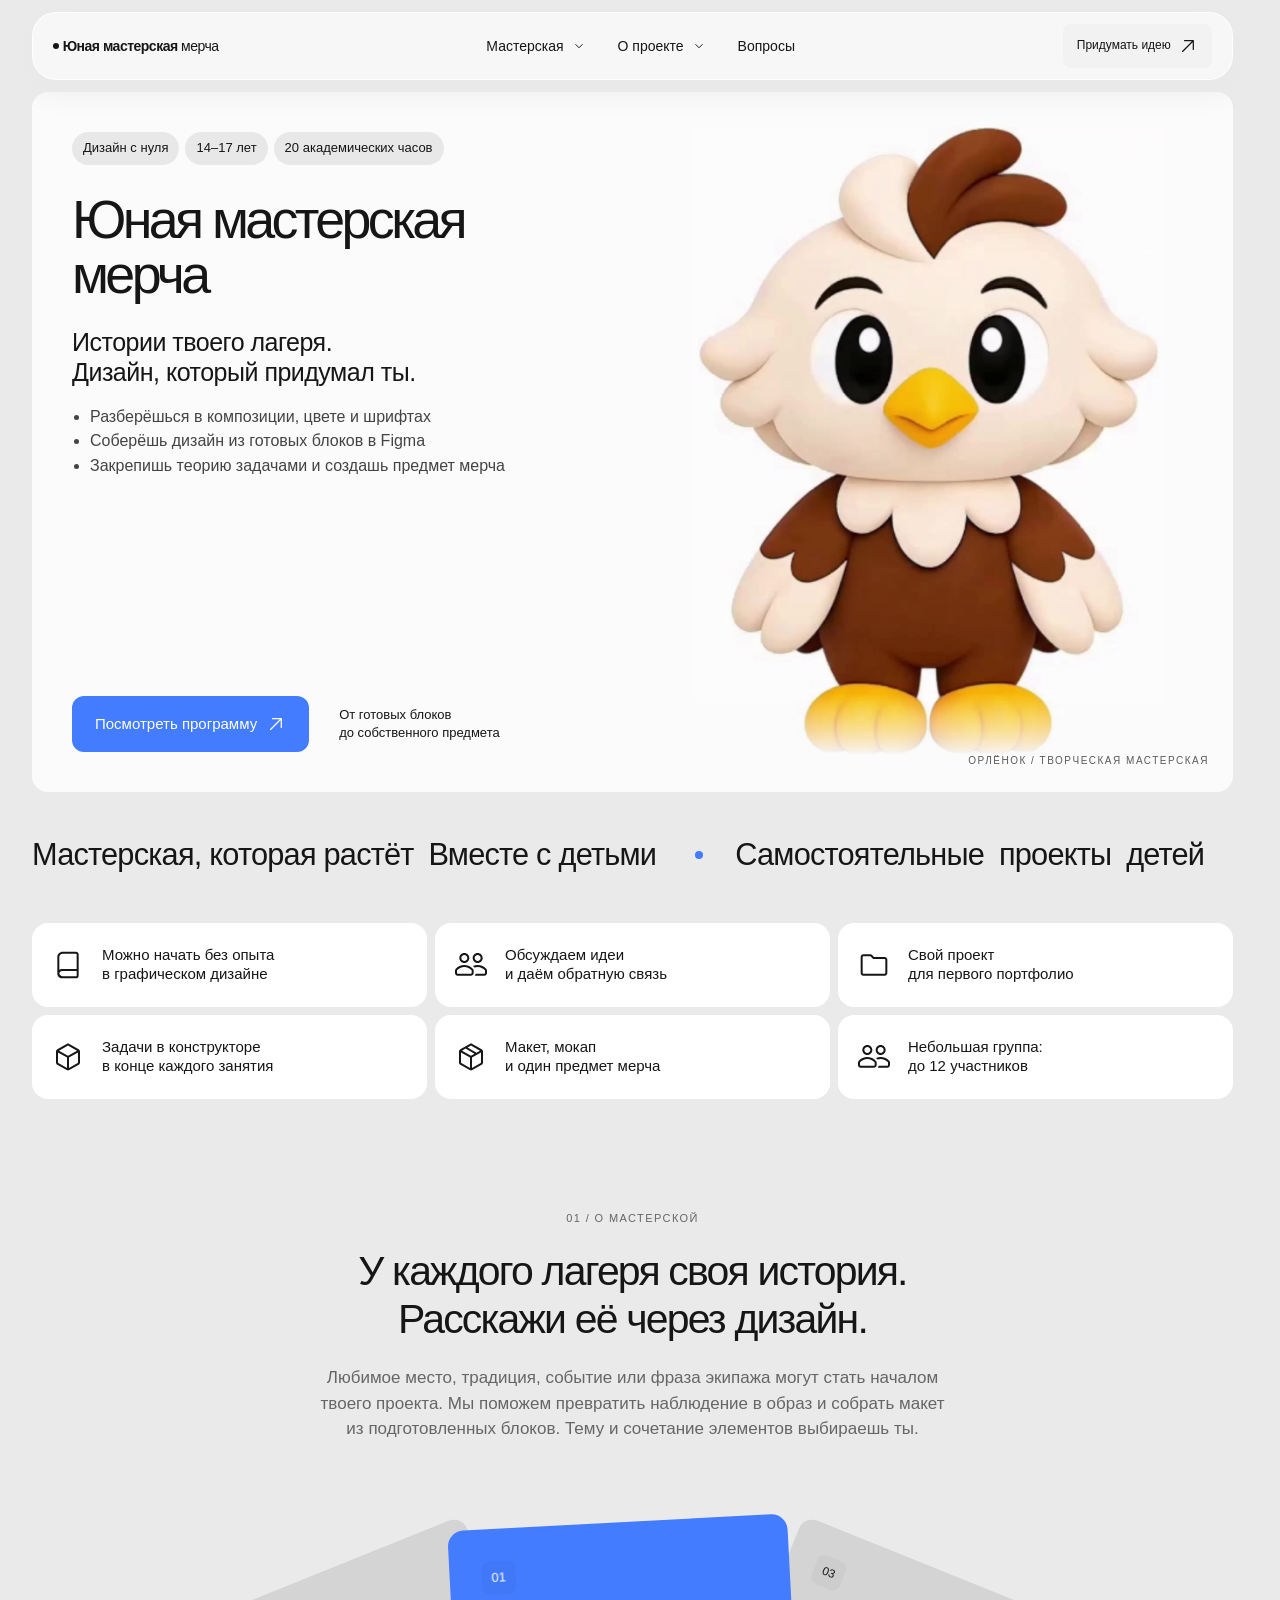
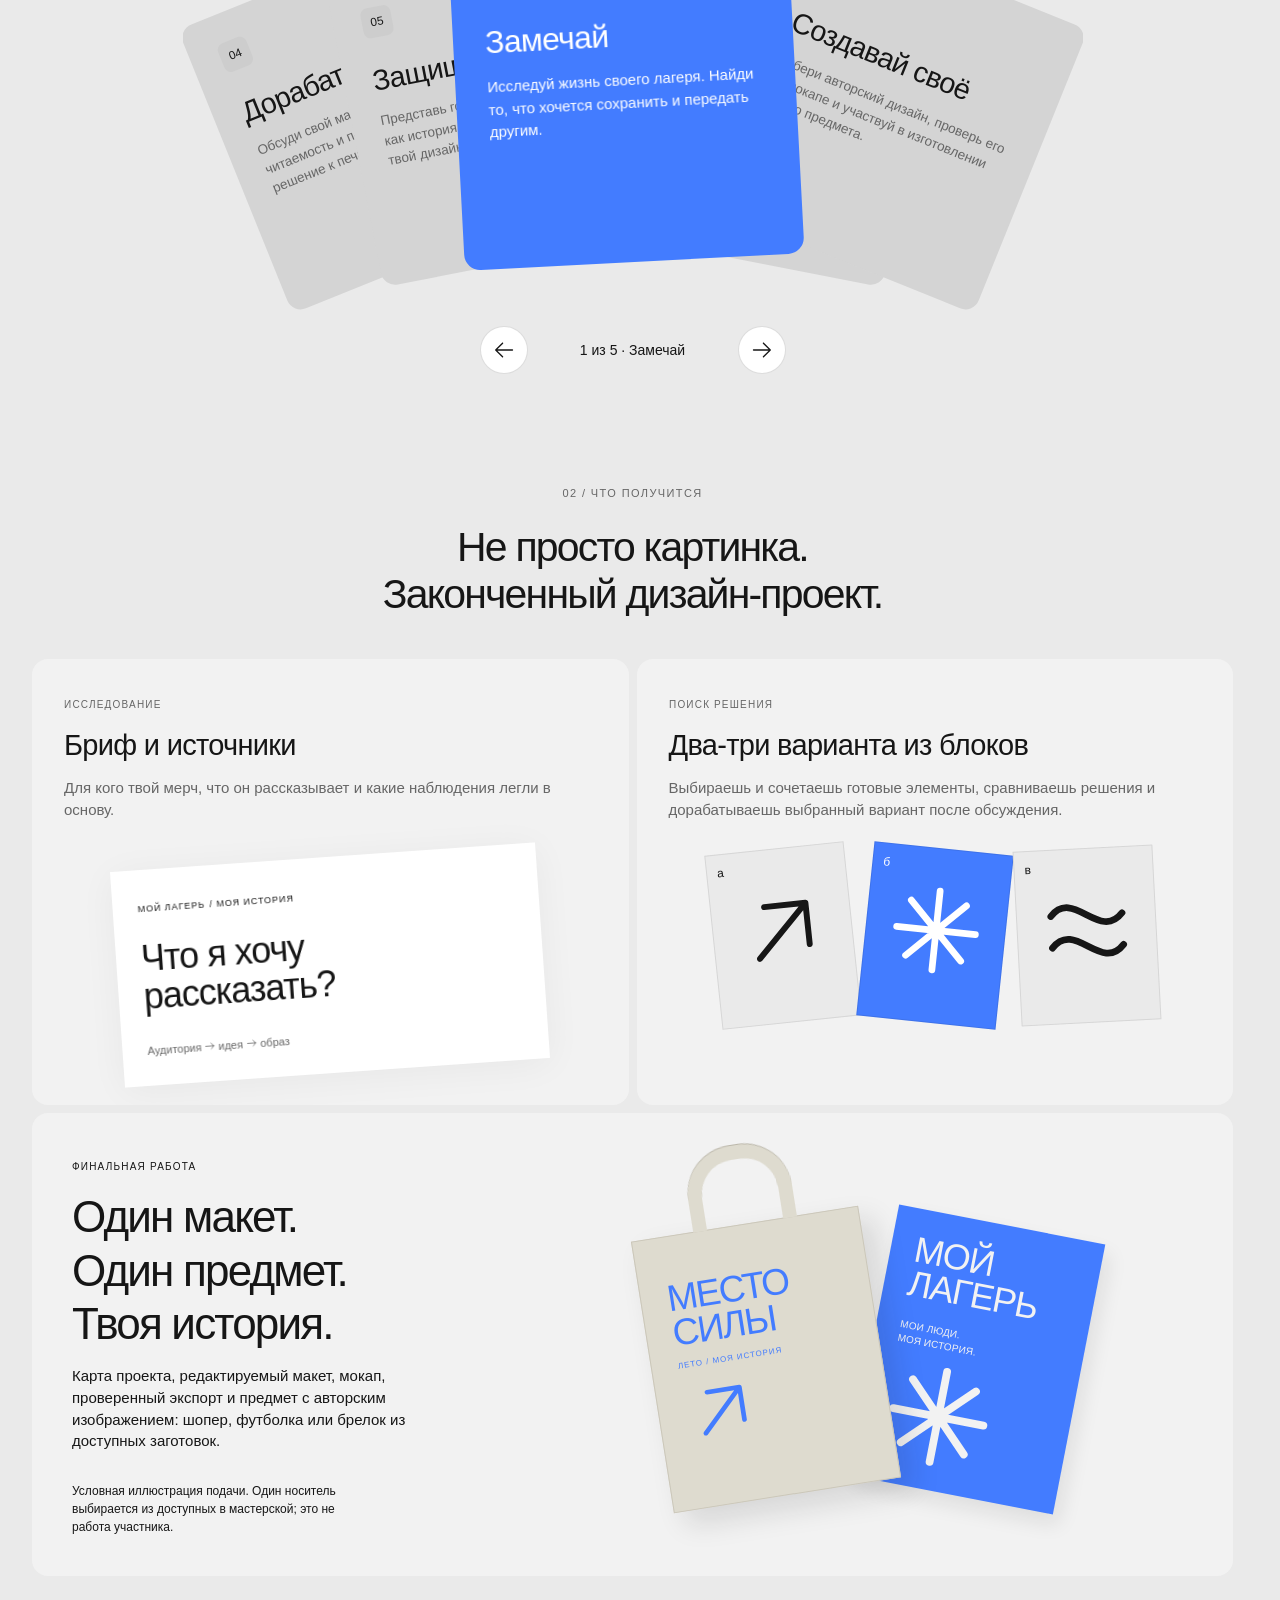
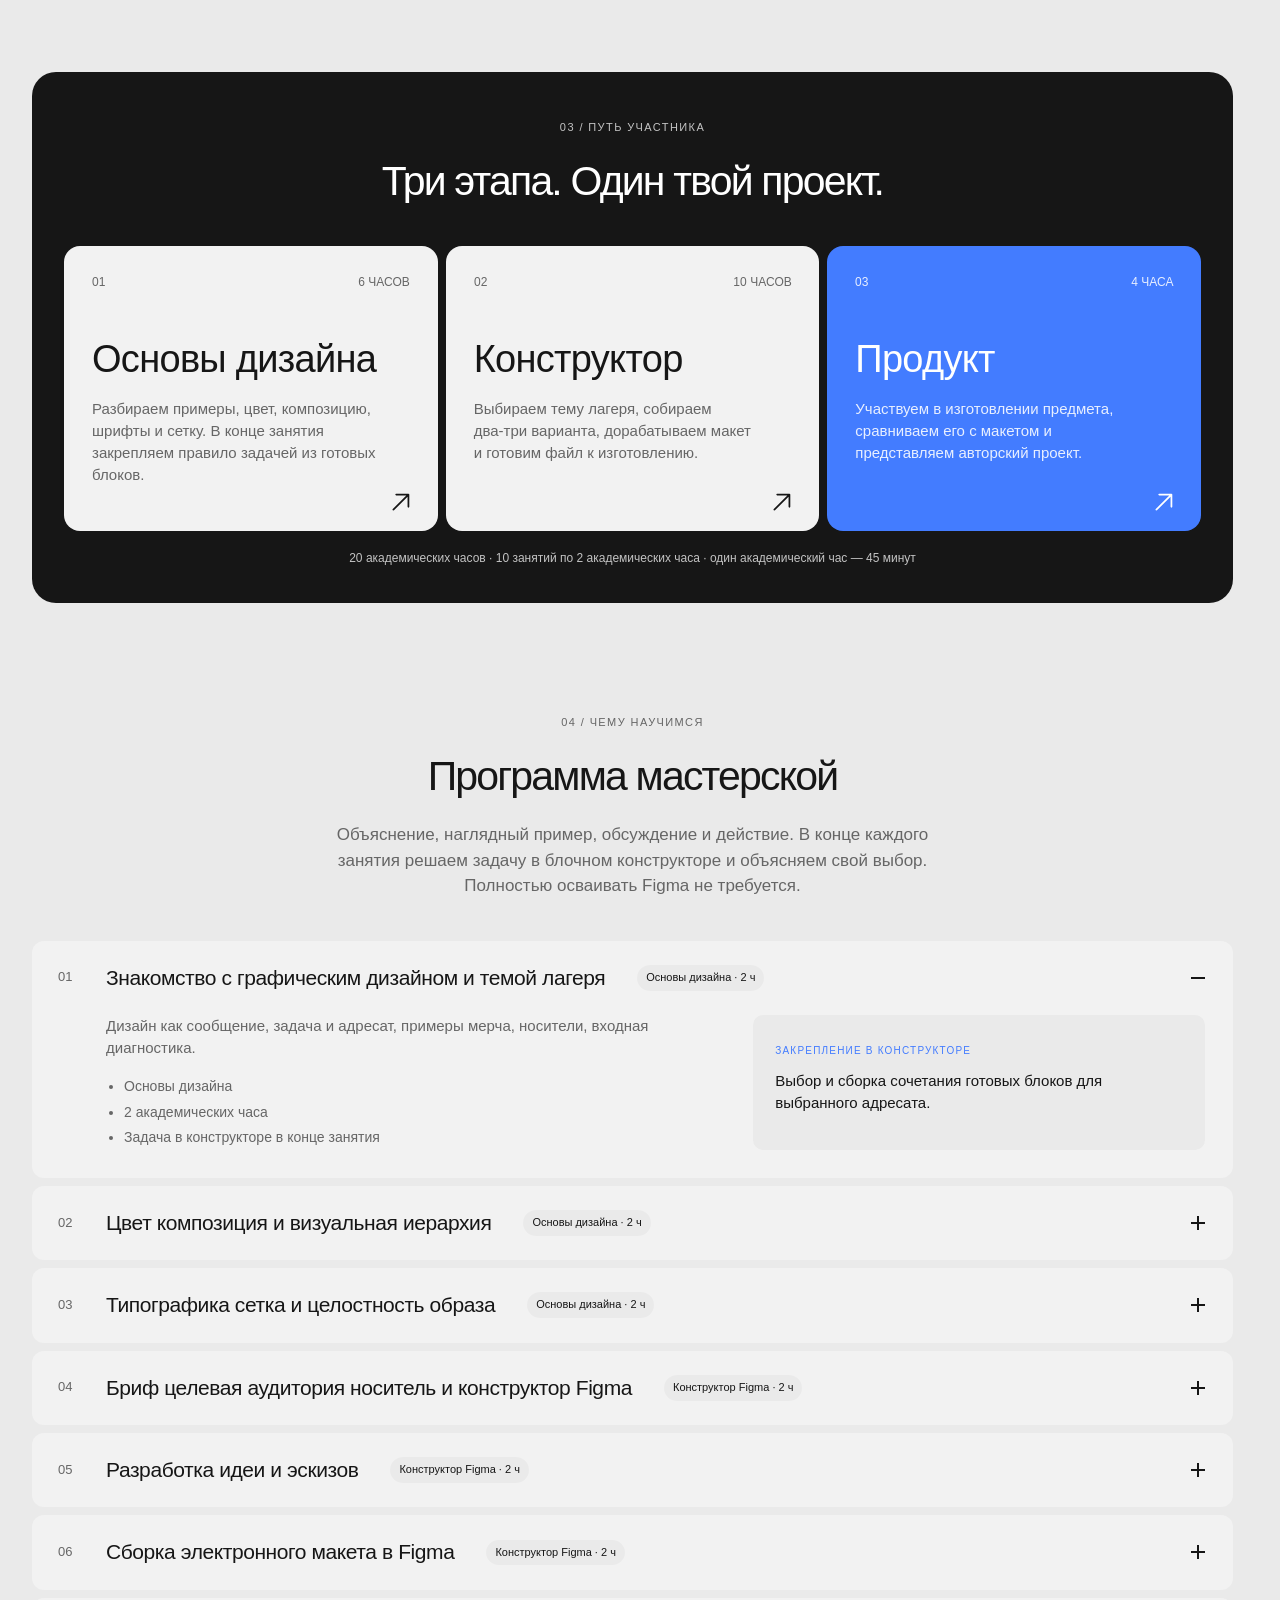
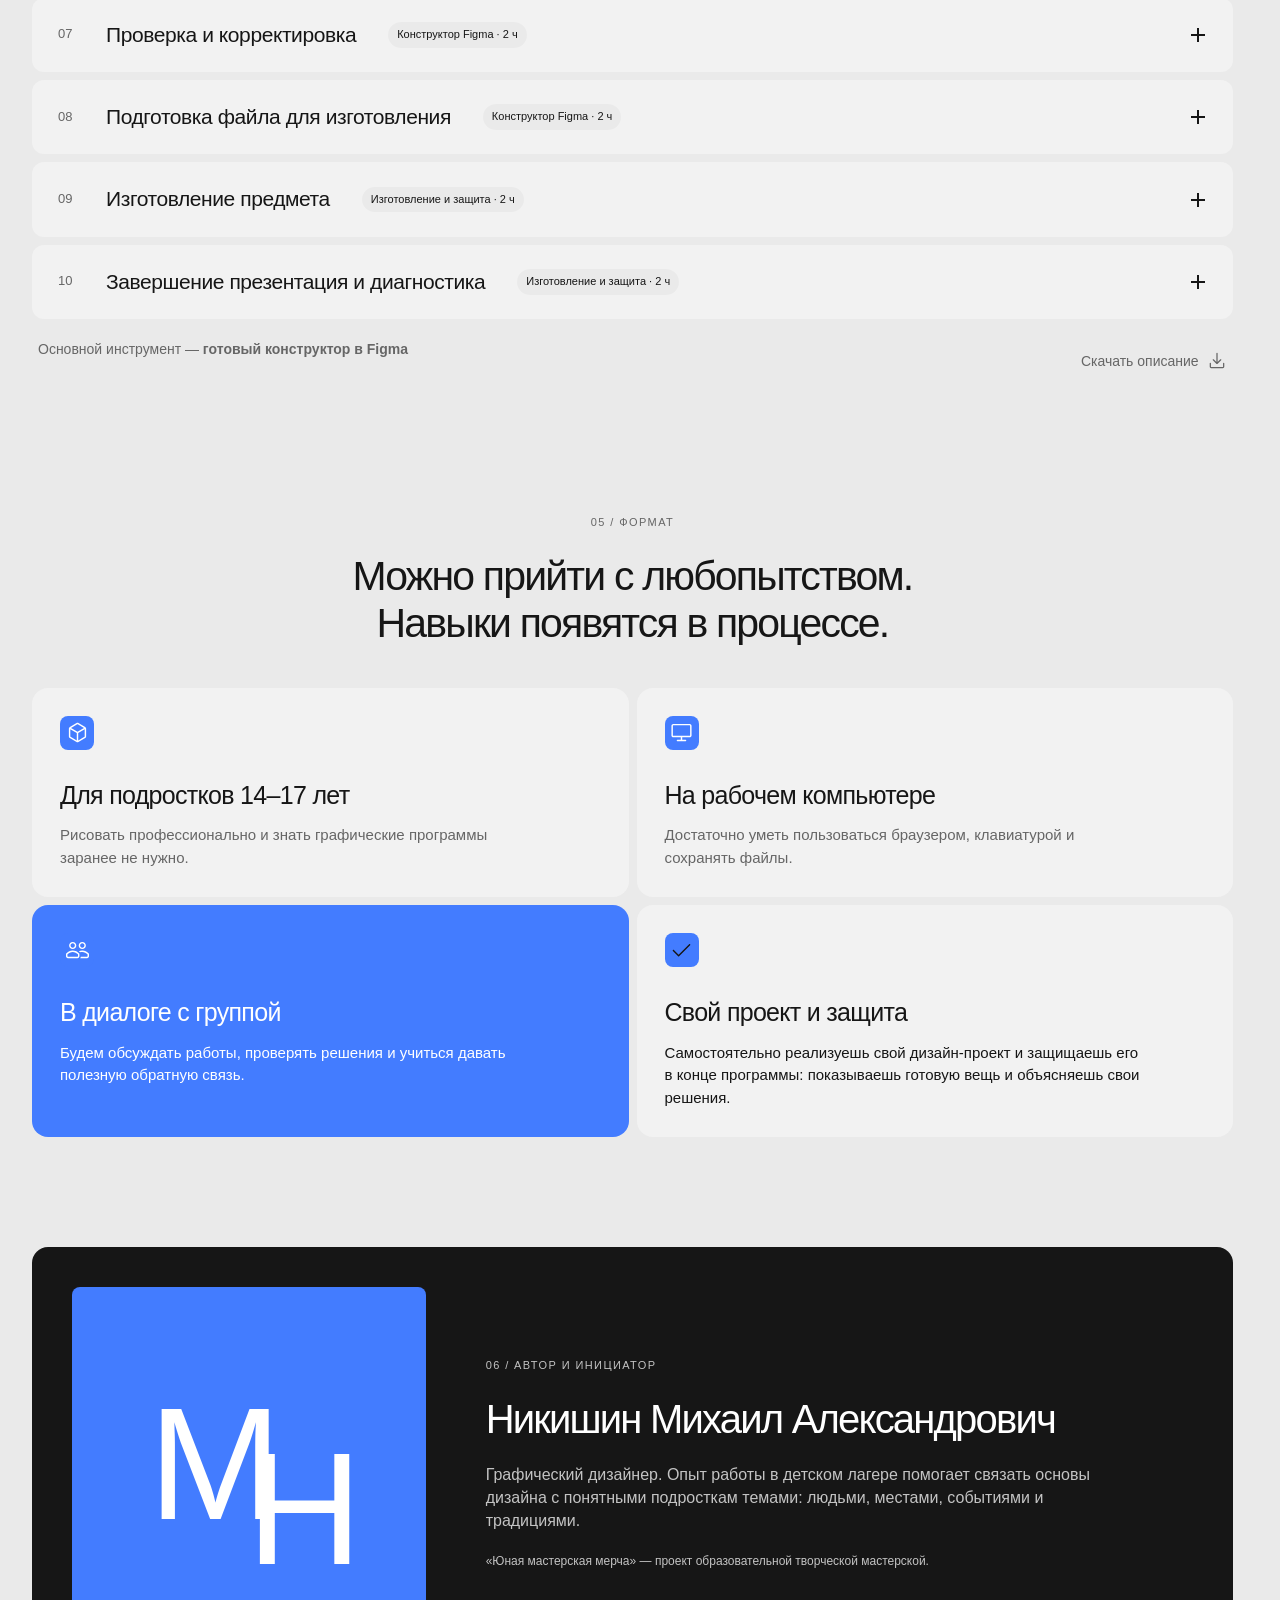
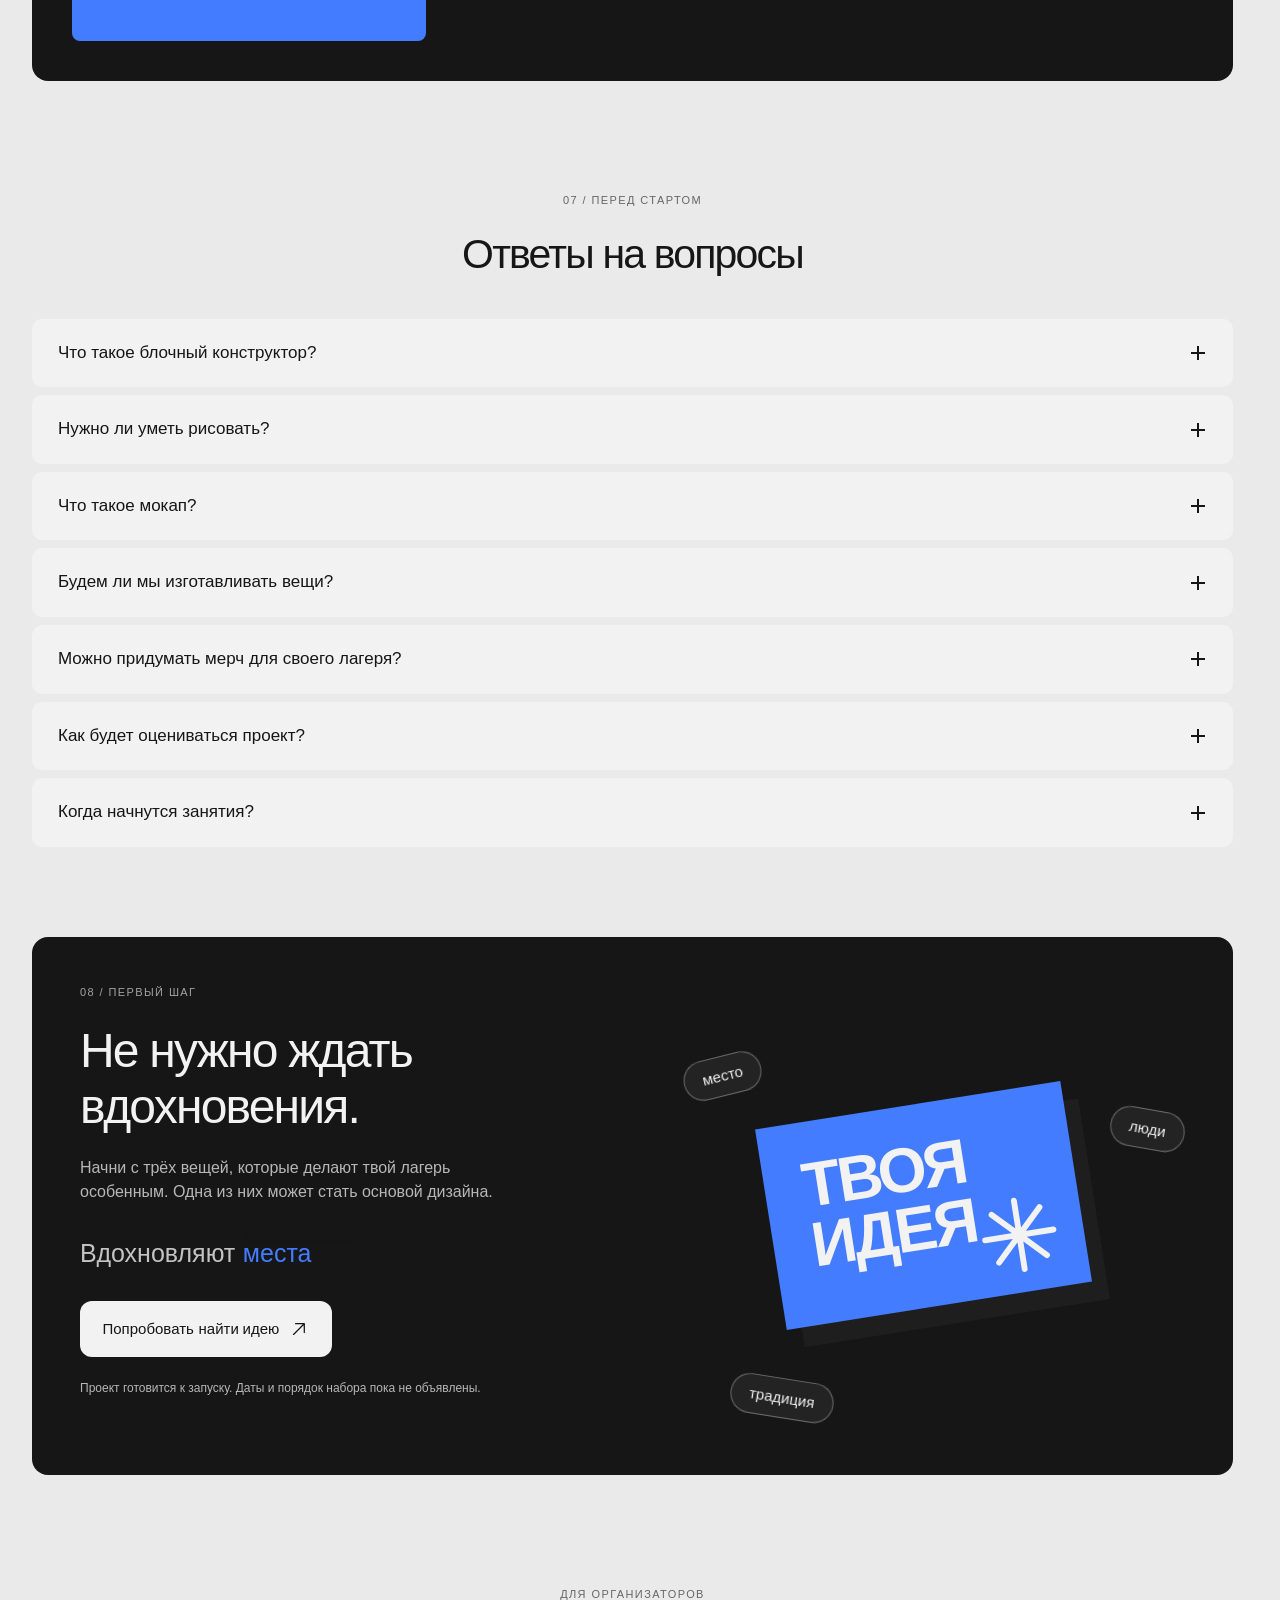
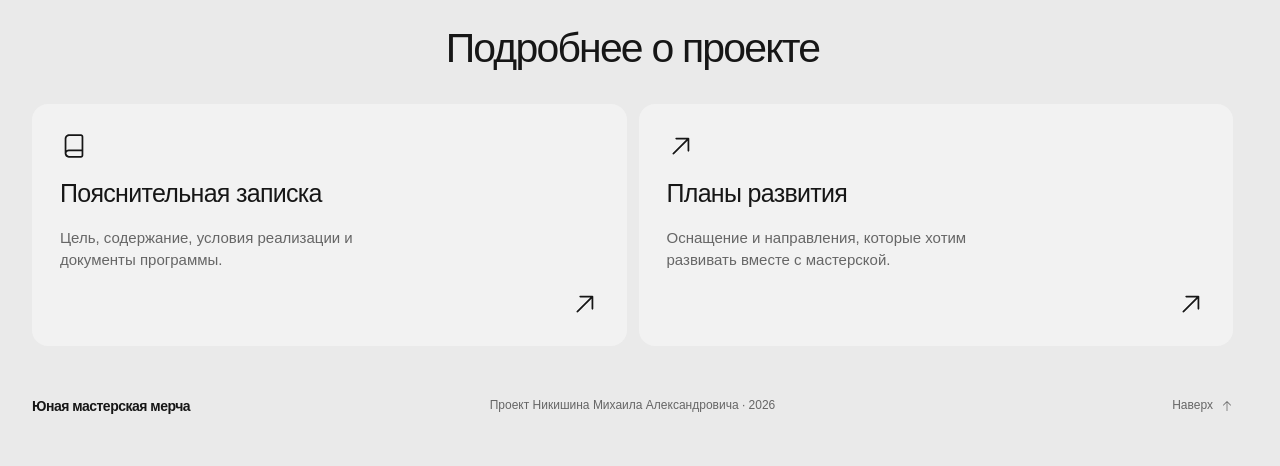
==== commit 95ef78fd: "Add files via upload" ====
--- a/index.html
+++ b/index.html
@@ -1,4 +1,4 @@
-<!doctype html><html lang="ru"><head><meta charset="UTF-8"><meta name="viewport" content="width=device-width,initial-scale=1"><meta name="theme-color" content="#eaeaea"><meta name="description" content="Мастерская графического дизайна: 20 академических часов, проект о своём лагере и авторский предмет мерча."><title>Юная мастерская мерча — от идеи к своему дизайну</title><link rel="stylesheet" href="css-styles.css?v=20261114-home-light-v3"><link rel="stylesheet" href="css-hero-layout.css?v=20261114-home-light-v3"><link rel="stylesheet" href="css-ux-polish.css?v=20261114-home-light-v3"></head><body><a class="skip" href="#main">К содержанию</a><header class="site-header"><nav class="wrap nav glass-nav" aria-label="Основная навигация">
+<!doctype html><html lang="ru"><head><meta charset="UTF-8"><meta name="viewport" content="width=device-width,initial-scale=1"><meta name="theme-color" content="#eaeaea"><meta name="description" content="Мастерская графического дизайна: 20 академических часов, проект о своём лагере и авторский предмет мерча."><title>Юная мастерская мерча — от идеи к своему дизайну</title><link rel="stylesheet" href="css-styles.css?v=mascot-layout-clean-v5"><link rel="stylesheet" href="css-hero-layout.css?v=mascot-layout-clean-v5"><link rel="stylesheet" href="css-ux-polish.css?v=mascot-layout-clean-v5"></head><body><a class="skip" href="#main">К содержанию</a><header class="site-header"><nav class="wrap nav glass-nav" aria-label="Основная навигация">
 <a class="brand" href="index.html"><span class="brand-dot" aria-hidden="true"></span> Юная мастерская <span>мерча</span></a>
 <div class="navlinks" id="navigation">
 <details class="nav-dropdown"><summary><span class="nav-label">Мастерская</span><svg class="site-icon nav-chevron" viewBox="0 0 24 24" width="20" height="20" fill="none" stroke="currentColor" stroke-width="1.7" aria-hidden="true"><path d="m6 9 6 6 6-6"/></svg></summary><div class="nav-panel nav-panel-workshop">
@@ -396,4 +396,4 @@
 <p id="form-status" role="status">
 </p>
 </form>
-</dialog><script src="content-lessons.js"></script><script src="js-app.js?v=20261114-home-light-v3"></script><script src="js-motion.js?v=20261114-home-light-v3" defer></script></body></html>
+</dialog><script src="content-lessons.js"></script><script src="js-app.js?v=mascot-layout-clean-v5"></script><script src="js-motion.js?v=mascot-layout-clean-v5" defer></script></body></html>
--- a/css-ux-polish.css
+++ b/css-ux-polish.css
@@ -214,16 +214,23 @@
 
 /* Homepage hero always uses the requested solid light panel. */
 #main>.hero{background:#FBFBFB;color:#161616}#main>.hero .hero-content{background:transparent;color:#161616}#main>.hero::before,#main>.hero::after{display:none}#main>.hero :is(h1,.hero-intro,ul,li,.hero-bottom,.hero-note){color:#161616}
-/* Homepage: video occupies exactly the right half of the hero. */
+
+/* Single definitive homepage mascot layout. No opacity or scroll animation. */
+#main>.hero{background:#FBFBFB;overflow:hidden}
+#main>.hero .hero-image.hero-mascot{opacity:1!important;filter:none!important;backdrop-filter:none!important;animation:none!important;transform:none!important;mask:none!important;-webkit-mask:none!important;background:#FBFBFB;isolation:isolate;margin:0;padding:0;display:block}
+#main>.hero .hero-mascot video.mascot-video{display:block;opacity:1!important;filter:none!important;backdrop-filter:none!important;animation:none!important;transform:none!important;mask:none!important;-webkit-mask:none!important;object-fit:contain;object-position:center;background:#FBFBFB;box-shadow:none;border-radius:0;max-height:none}
+#main>.hero .hero-mascot::before{display:none!important}
+#main>.hero .hero-mascot::after{content:"";position:absolute;left:0;right:0;bottom:0;top:auto;height:10%;display:block;z-index:2;pointer-events:none;background:linear-gradient(180deg,rgba(251,251,251,0),#FBFBFB);filter:none;backdrop-filter:none;opacity:1}
 @media(min-width:761px){
- #main>.hero .hero-mascot{position:absolute;inset:0 0 0 50%;width:50%;height:100%;margin:0;padding:0;display:block;overflow:hidden;border-radius:0 var(--r) var(--r) 0}
- #main>.hero .hero-mascot .mascot-video{width:100%;height:100%;max-height:none;aspect-ratio:auto;object-fit:cover;object-position:center;background:#FBFBFB;border-radius:0}
- #main>.hero .hero-content{width:50%;padding-right:24px}
-}
-/* Mobile mascot fades gently into the shared hero background. */
+ #main>.hero .hero-image.hero-mascot{position:absolute;left:52%;right:3%;top:5%;bottom:5%;width:45%;height:90%;overflow:hidden;border-radius:0;aspect-ratio:auto;z-index:1}
+ #main>.hero .hero-mascot video.mascot-video{width:100%;height:100%;aspect-ratio:auto}
+ #main>.hero .hero-content{width:50%;padding-right:20px}
+}
 @media(max-width:760px){
- #main>.hero{background:#FBFBFB;overflow:hidden}
- #main>.hero .hero-mascot{opacity:var(--mascot-scroll-opacity,1);transform:translateY(var(--mascot-scroll-offset,0px));will-change:opacity,transform;mask-image:linear-gradient(to bottom,transparent 0%,#000 12%,#000 76%,transparent 100%);-webkit-mask-image:linear-gradient(to bottom,transparent 0%,#000 12%,#000 76%,transparent 100%)}
- #main>.hero .hero-mascot .mascot-video{box-shadow:0 12px 32px #0000000a;background:#FBFBFB;border-radius:24px}
-}
-@media(max-width:760px) and (prefers-reduced-motion:reduce){#main>.hero .hero-mascot{opacity:1;transform:none;will-change:auto}}
+ #main>.hero{display:flex;flex-direction:column;min-height:0}
+ #main>.hero .hero-image.hero-mascot{position:relative;order:-1;inset:auto;left:auto;right:auto;top:auto;bottom:auto;width:100%;height:auto;aspect-ratio:3/4;overflow:hidden;z-index:1}
+ #main>.hero .hero-mascot video.mascot-video{width:100%;height:100%;aspect-ratio:auto;object-position:center top}
+ #main>.hero .hero-content{width:100%;min-height:0;padding:8px 22px 28px;z-index:2}
+ #main>.hero .hero-actions{padding-top:24px}
+ #main>.hero .hero-bottom{position:static;order:2;padding:0 22px 20px;font-size:9px}
+}
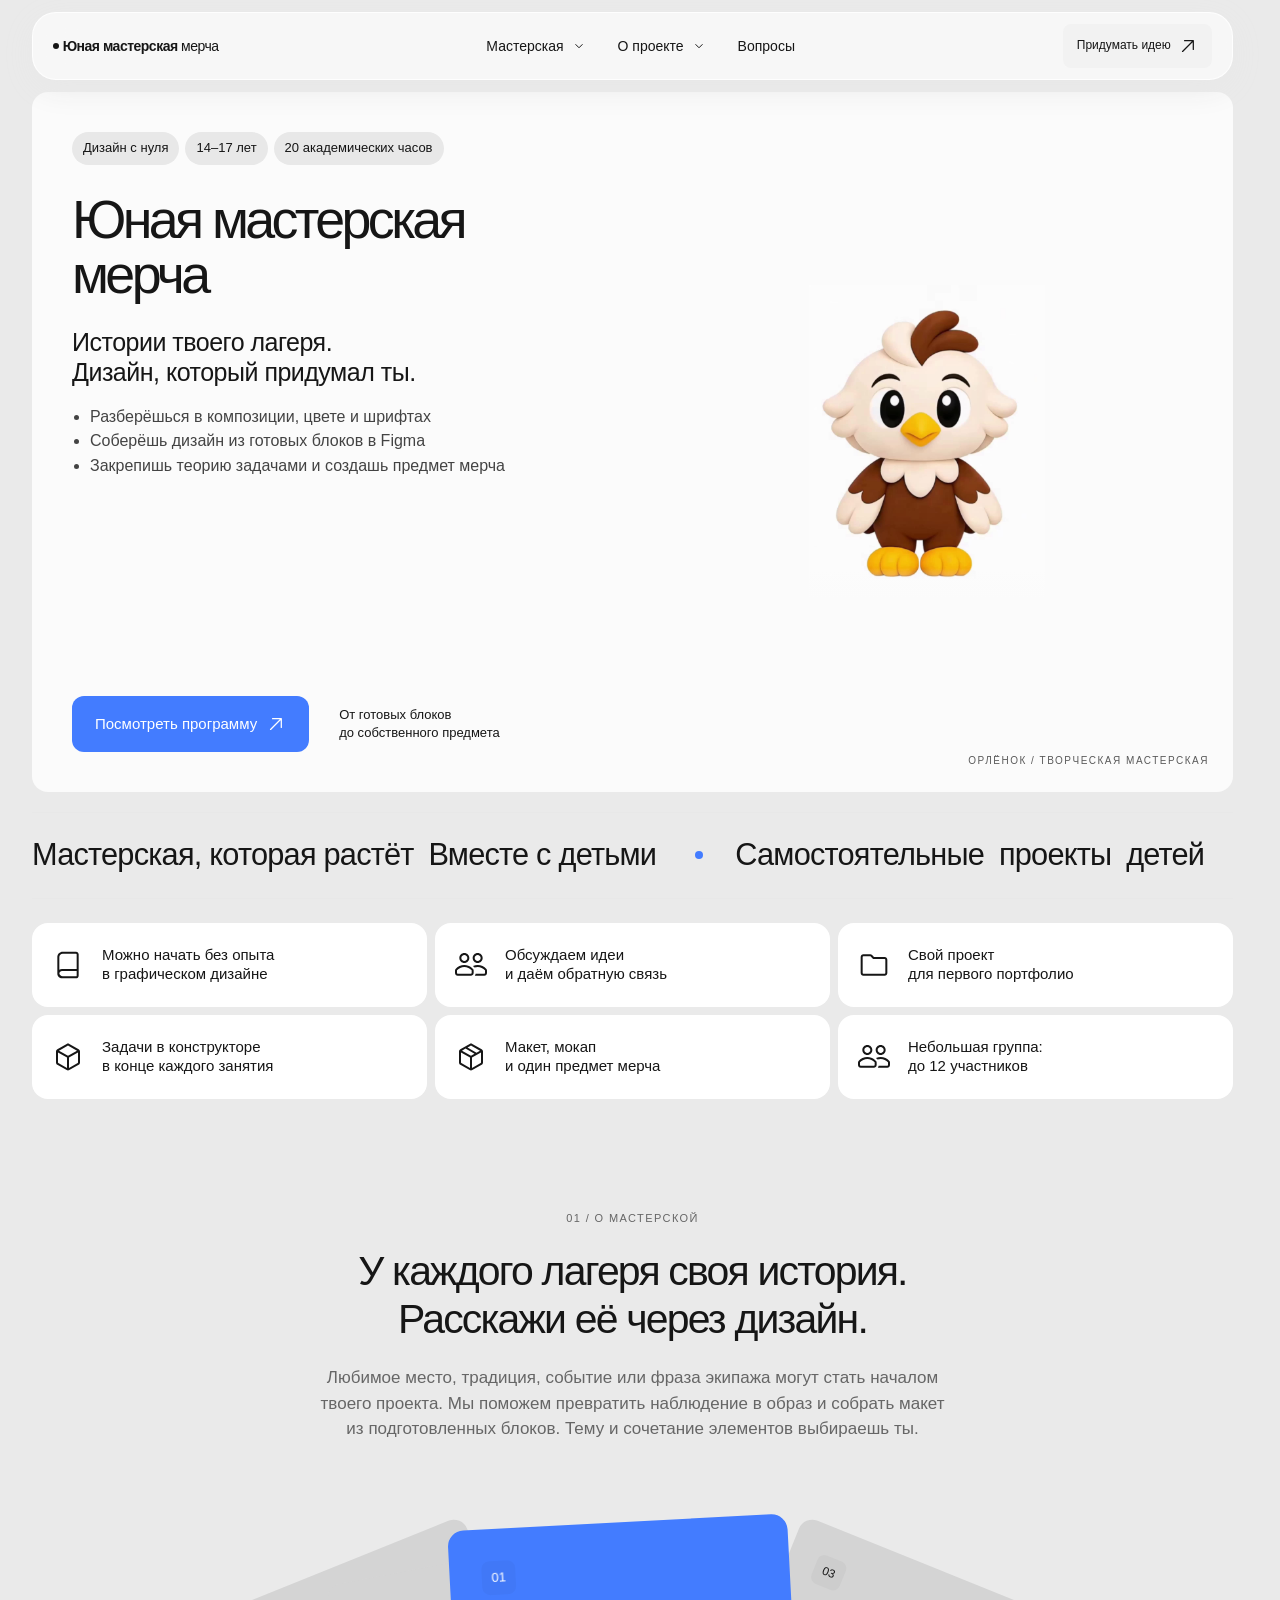
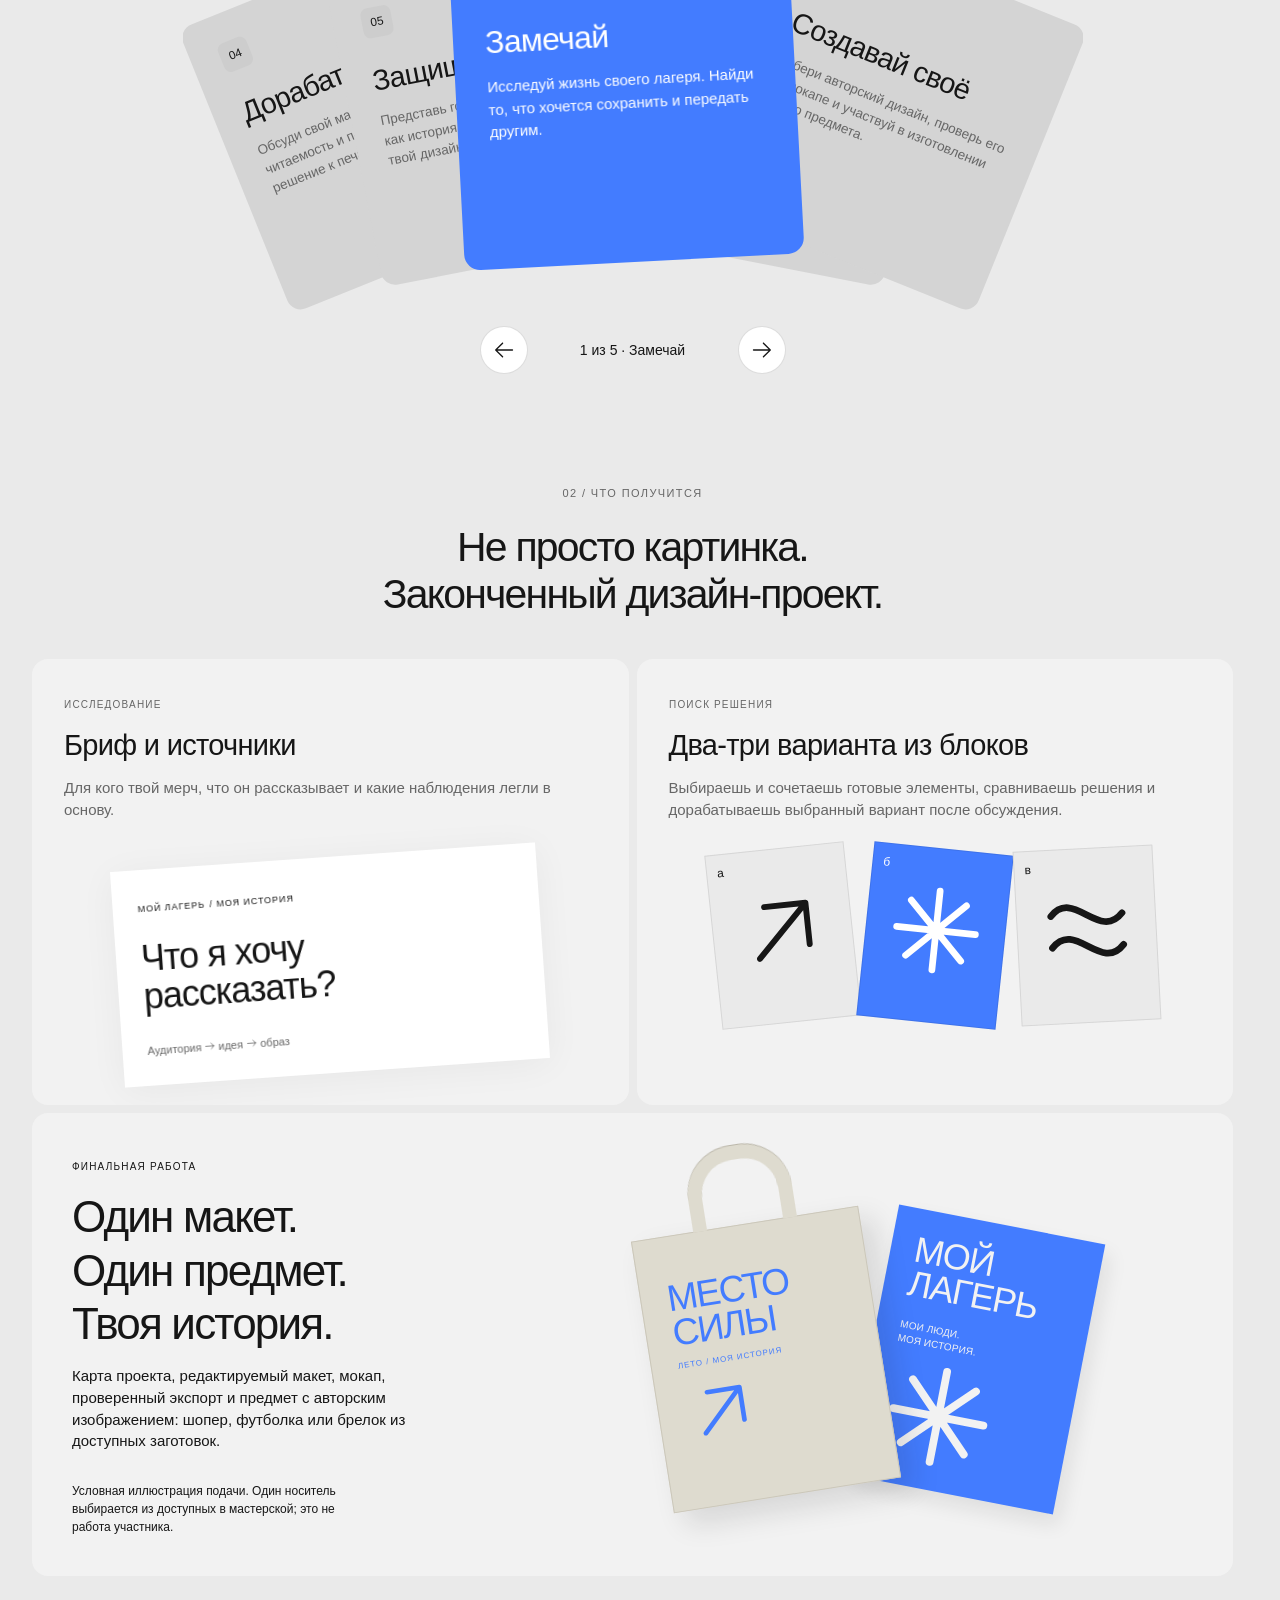
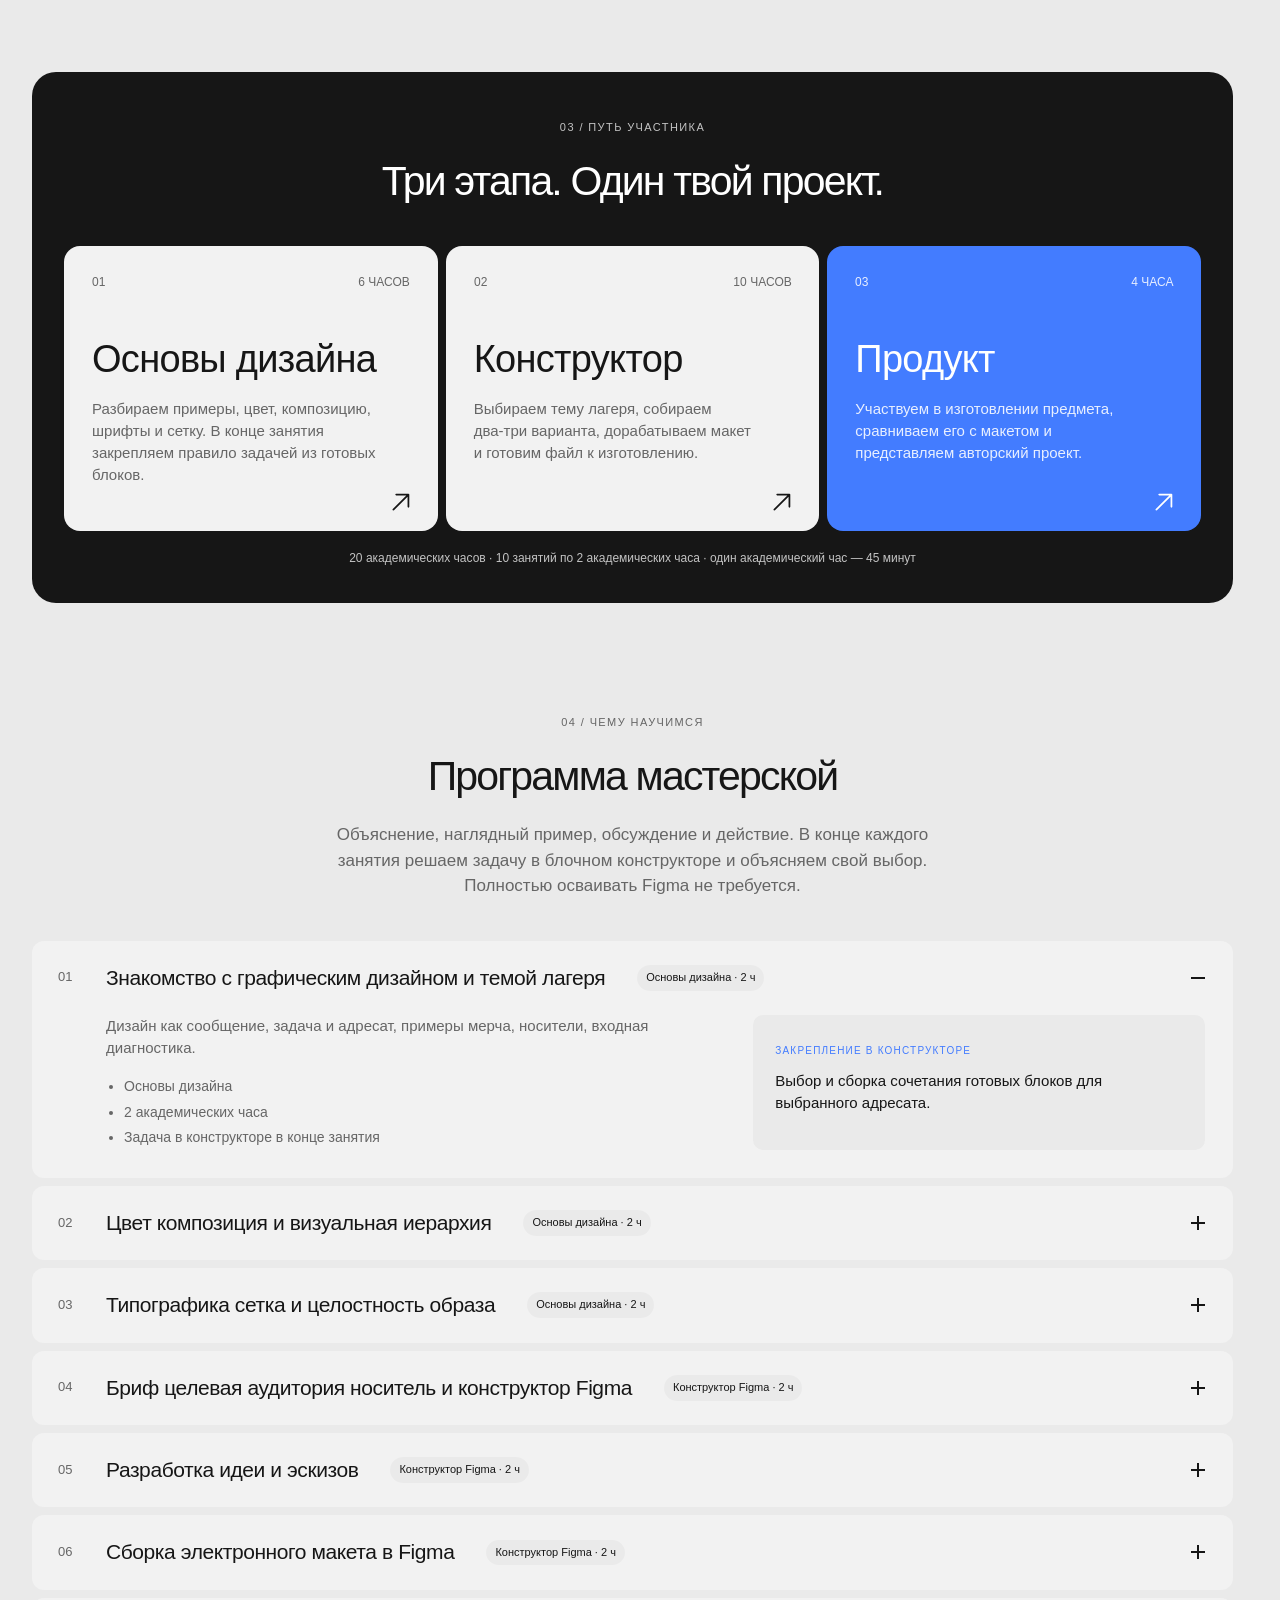
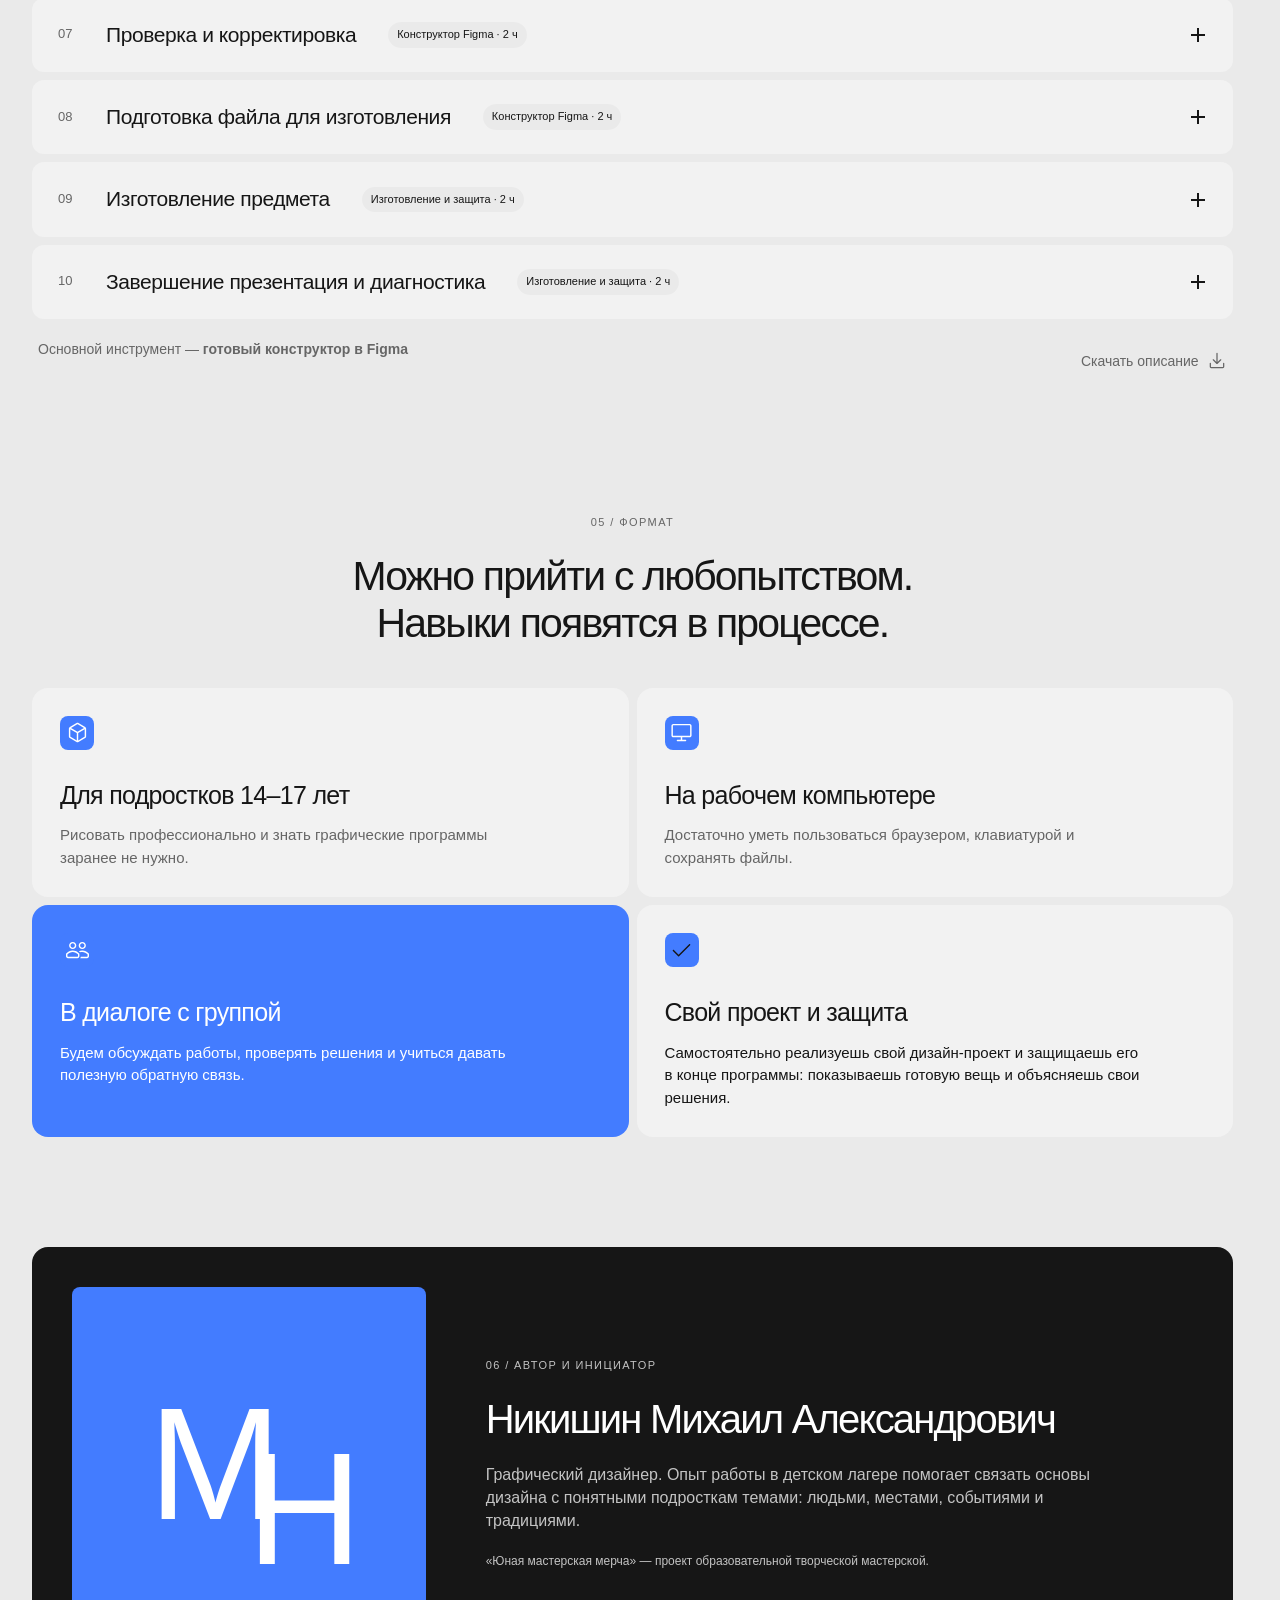
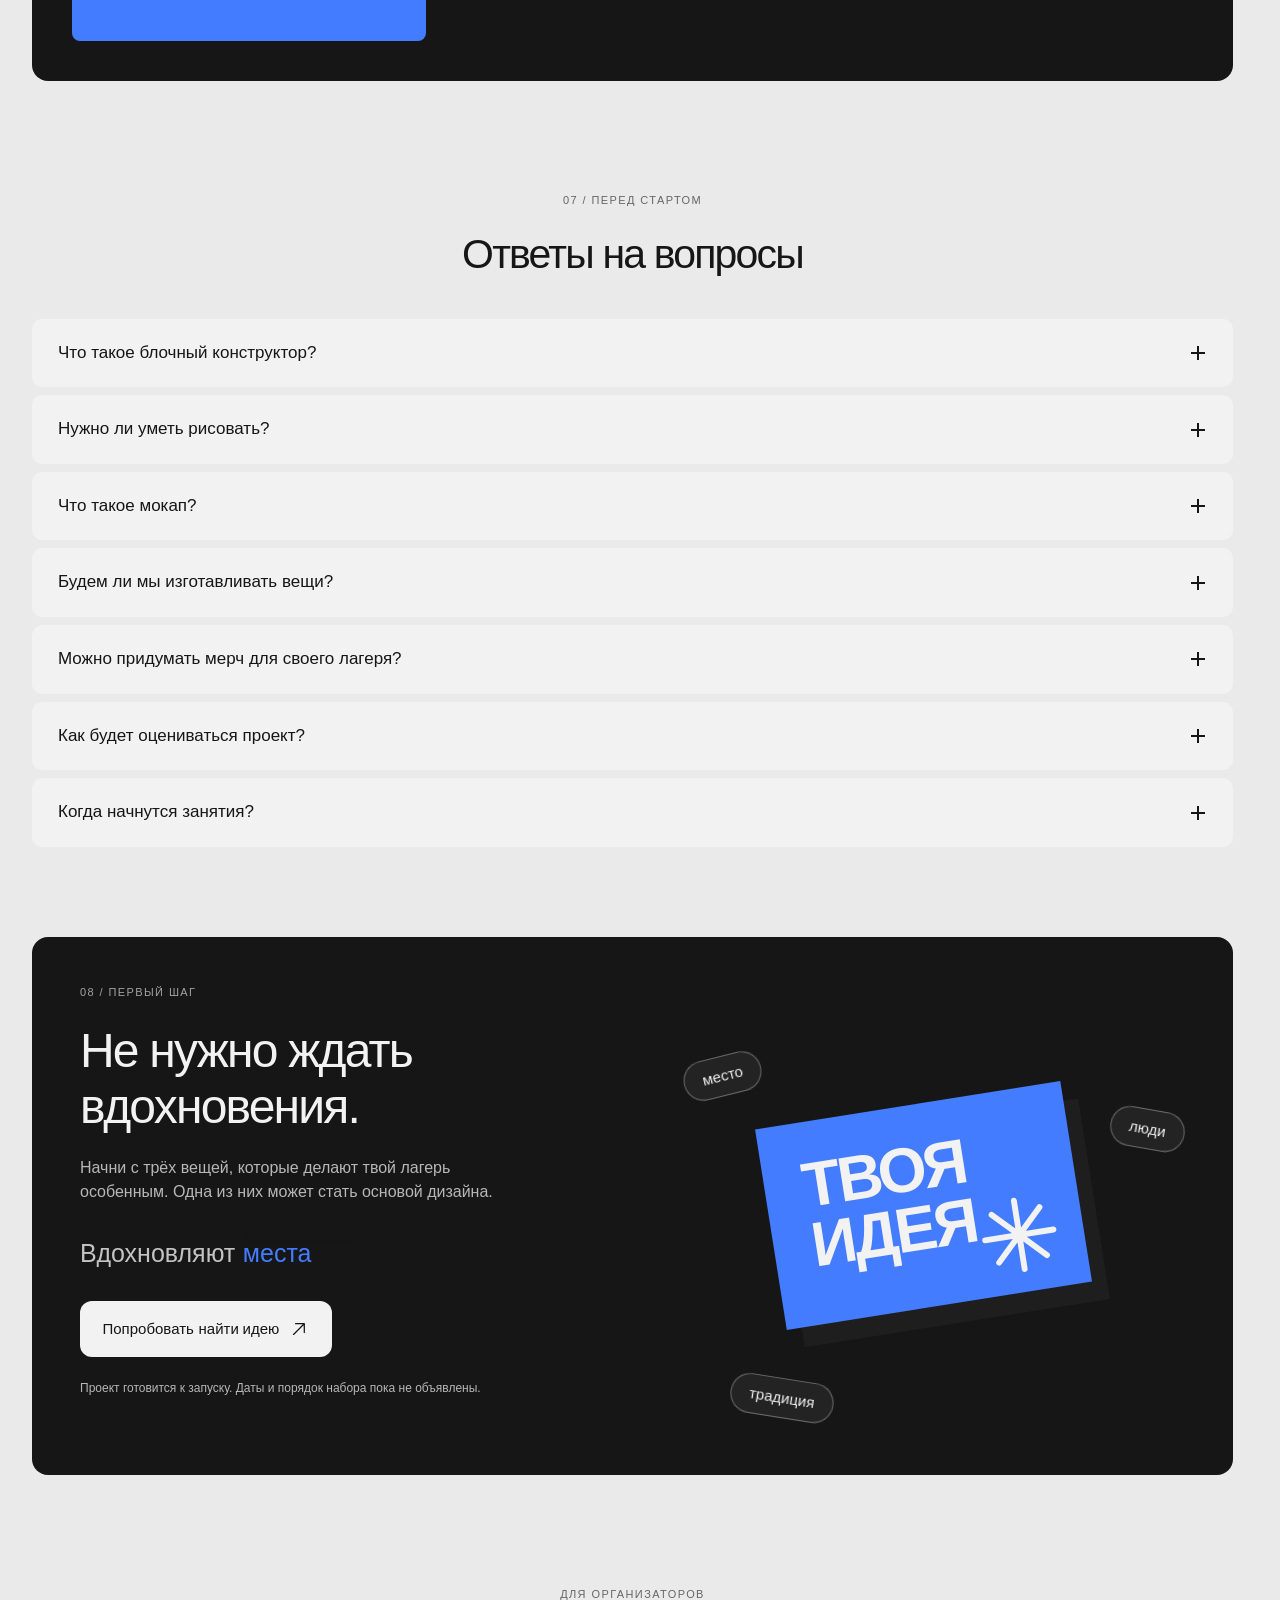
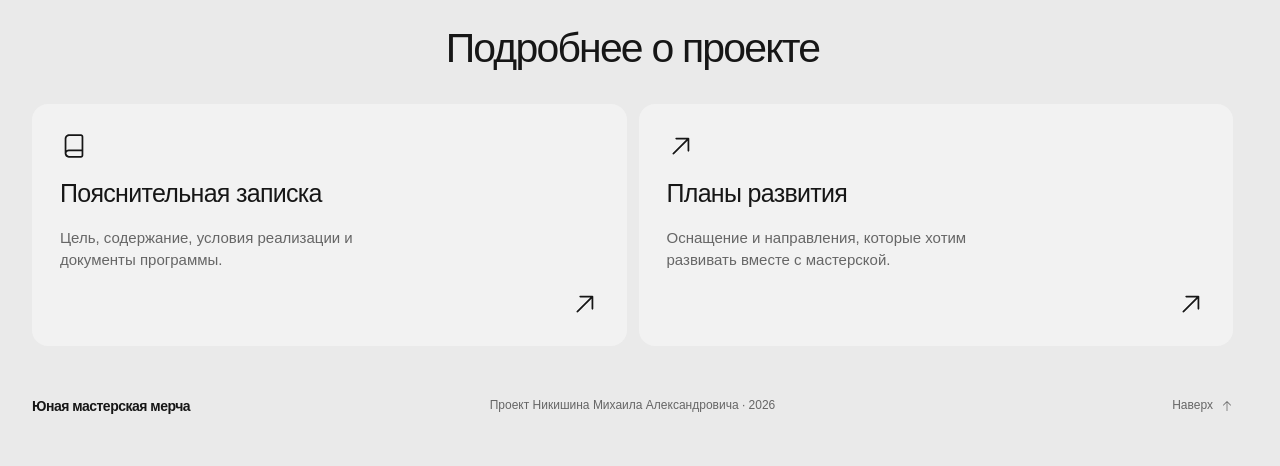
==== commit 5ce69a72: "Add files via upload" ====
--- a/index.html
+++ b/index.html
@@ -1,4 +1,4 @@
-<!doctype html><html lang="ru"><head><meta charset="UTF-8"><meta name="viewport" content="width=device-width,initial-scale=1"><meta name="theme-color" content="#eaeaea"><meta name="description" content="Мастерская графического дизайна: 20 академических часов, проект о своём лагере и авторский предмет мерча."><title>Юная мастерская мерча — от идеи к своему дизайну</title><link rel="stylesheet" href="css-styles.css?v=mascot-layout-clean-v5"><link rel="stylesheet" href="css-hero-layout.css?v=mascot-layout-clean-v5"><link rel="stylesheet" href="css-ux-polish.css?v=mascot-layout-clean-v5"></head><body><a class="skip" href="#main">К содержанию</a><header class="site-header"><nav class="wrap nav glass-nav" aria-label="Основная навигация">
+<!doctype html><html lang="ru"><head><meta charset="UTF-8"><meta name="viewport" content="width=device-width,initial-scale=1"><meta name="theme-color" content="#eaeaea"><meta name="description" content="Мастерская графического дизайна: 20 академических часов, проект о своём лагере и авторский предмет мерча."><title>Юная мастерская мерча — от идеи к своему дизайну</title><link rel="stylesheet" href="css-styles.css?v=mascot-new-video-v7"><link rel="stylesheet" href="css-hero-layout.css?v=mascot-new-video-v7"><link rel="stylesheet" href="css-ux-polish.css?v=mascot-new-video-v7"></head><body><a class="skip" href="#main">К содержанию</a><header class="site-header"><nav class="wrap nav glass-nav" aria-label="Основная навигация">
 <a class="brand" href="index.html"><span class="brand-dot" aria-hidden="true"></span> Юная мастерская <span>мерча</span></a>
 <div class="navlinks" id="navigation">
 <details class="nav-dropdown"><summary><span class="nav-label">Мастерская</span><svg class="site-icon nav-chevron" viewBox="0 0 24 24" width="20" height="20" fill="none" stroke="currentColor" stroke-width="1.7" aria-hidden="true"><path d="m6 9 6 6 6-6"/></svg></summary><div class="nav-panel nav-panel-workshop">
@@ -51,7 +51,7 @@
 </div><a class="nav-cta" href="index.html#start">Придумать идею <svg class="site-icon" aria-hidden="true" focusable="false" width="24" height="24" viewBox="0 0 24 24" fill="none" xmlns="http://www.w3.org/2000/svg">
 <path d="M7.86515 6.38599L16.5545 6.38599L4.93012 18.0104C4.81861 18.1219 4.74955 18.2598 4.72295 18.404C4.71462 18.4491 4.71045 18.4949 4.71045 18.5407C4.71045 18.7326 4.78367 18.9246 4.93012 19.071C4.96673 19.1076 5.00619 19.1397 5.04777 19.1671C5.33889 19.3594 5.7345 19.3273 5.99078 19.071L17.6152 7.44665L17.6152 16.136C17.6152 16.5502 17.951 16.886 18.3652 16.886C18.7794 16.886 19.1152 16.5502 19.1152 16.136V5.63599C19.1152 5.22177 18.7794 4.88599 18.3652 4.88599L7.86515 4.88599C7.45094 4.88599 7.11515 5.22177 7.11515 5.63599C7.11515 6.0502 7.45094 6.38599 7.86515 6.38599Z" fill="currentColor"/>
 </svg></a><button type="button" class="menu" aria-label="Открыть меню" aria-expanded="false" aria-controls="navigation"><svg class="site-icon menu-morph" width="24" height="24" viewBox="0 0 24 24" fill="none" stroke="currentColor" stroke-width="1.5" stroke-linecap="round" aria-hidden="true"><path class="menu-line-a" d="M3.75 6.75h16.5"/><path class="menu-line-b" d="M3.75 12h16.5"/><path class="menu-line-c" d="M3.75 17.25h16.5"/></svg></button></nav></header><main id="main" class="wrap"><section class="hero" aria-labelledby="hero-title" style="background:#FBFBFB;color:#161616">
-<div class="hero-image hero-mascot"><video class="mascot-video" autoplay muted loop playsinline preload="metadata" poster="mascot-hand-v2-poster.jpg" width="768" height="768" aria-label="Орлёнок машет крылом"><source src="mascot-hand-v2.mp4" type="video/mp4"><img src="mascot-hand-v2-poster.jpg" alt="Маскот Орлёнок"></video></div>
+<div class="hero-image hero-mascot"><video class="mascot-video" autoplay muted loop playsinline preload="metadata" poster="mascot-hand-v3-poster.jpg" width="768" height="768" aria-label="Орлёнок машет крылом"><source src="mascot-hand-v3.mp4" type="video/mp4"><img src="mascot-hand-v3-poster.jpg" alt="Маскот Орлёнок"></video></div>
 <div class="hero-content">
 <div class="tags"><span>Дизайн с нуля</span><span>14–17 лет</span><span>20 академических часов</span>
 </div>
@@ -396,4 +396,4 @@
 <p id="form-status" role="status">
 </p>
 </form>
-</dialog><script src="content-lessons.js"></script><script src="js-app.js?v=mascot-layout-clean-v5"></script><script src="js-motion.js?v=mascot-layout-clean-v5" defer></script></body></html>
+</dialog><script src="content-lessons.js"></script><script src="js-app.js?v=mascot-new-video-v7"></script><script src="js-motion.js?v=mascot-new-video-v7" defer></script></body></html>
--- a/css-ux-polish.css
+++ b/css-ux-polish.css
@@ -234,3 +234,10 @@
  #main>.hero .hero-actions{padding-top:24px}
  #main>.hero .hero-bottom{position:static;order:2;padding:0 22px 20px;font-size:9px}
 }
+/* Requested half-size mascot area on desktop and mobile. */
+@media(min-width:761px){
+ #main>.hero .hero-image.hero-mascot{left:63.25%;right:auto;top:27.5%;bottom:auto;width:22.5%;height:45%}
+}
+@media(max-width:760px){
+ #main>.hero .hero-image.hero-mascot{width:50%;height:auto;aspect-ratio:3/4;align-self:center;margin:0 auto}
+}
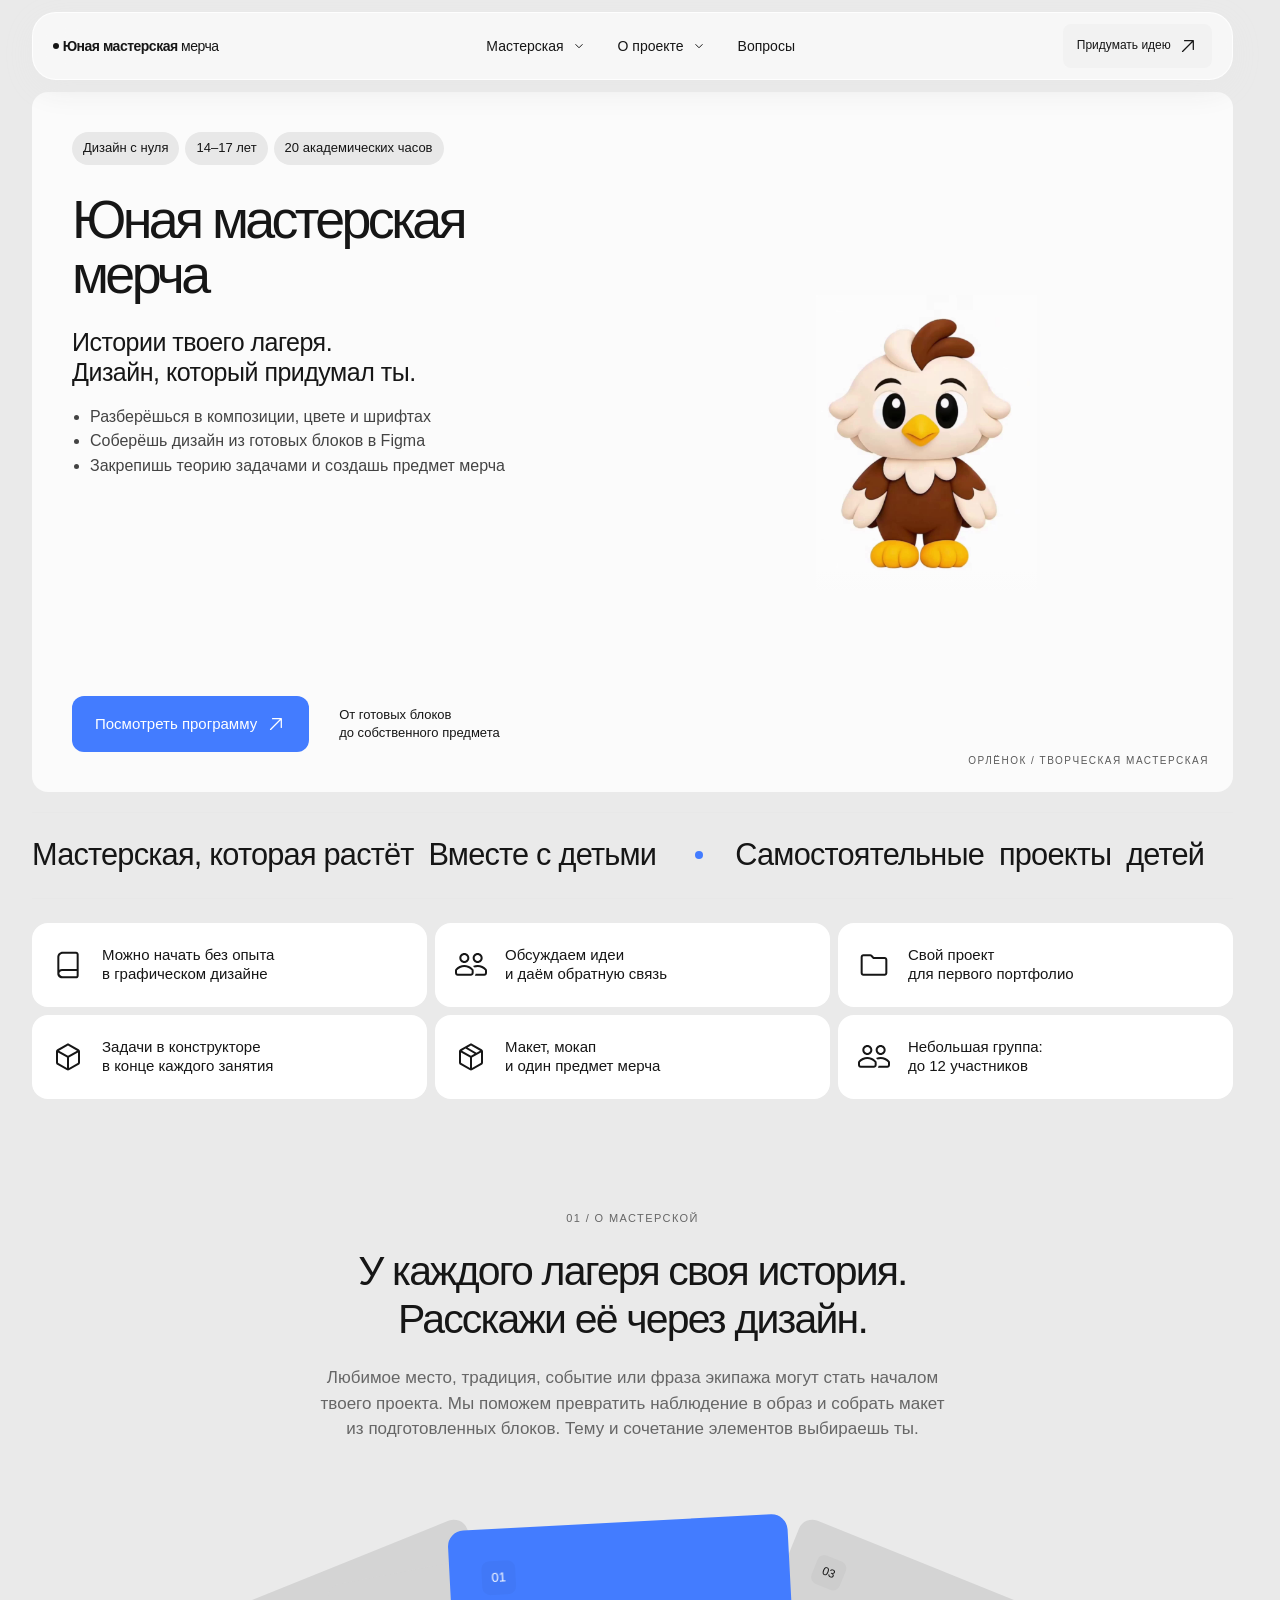
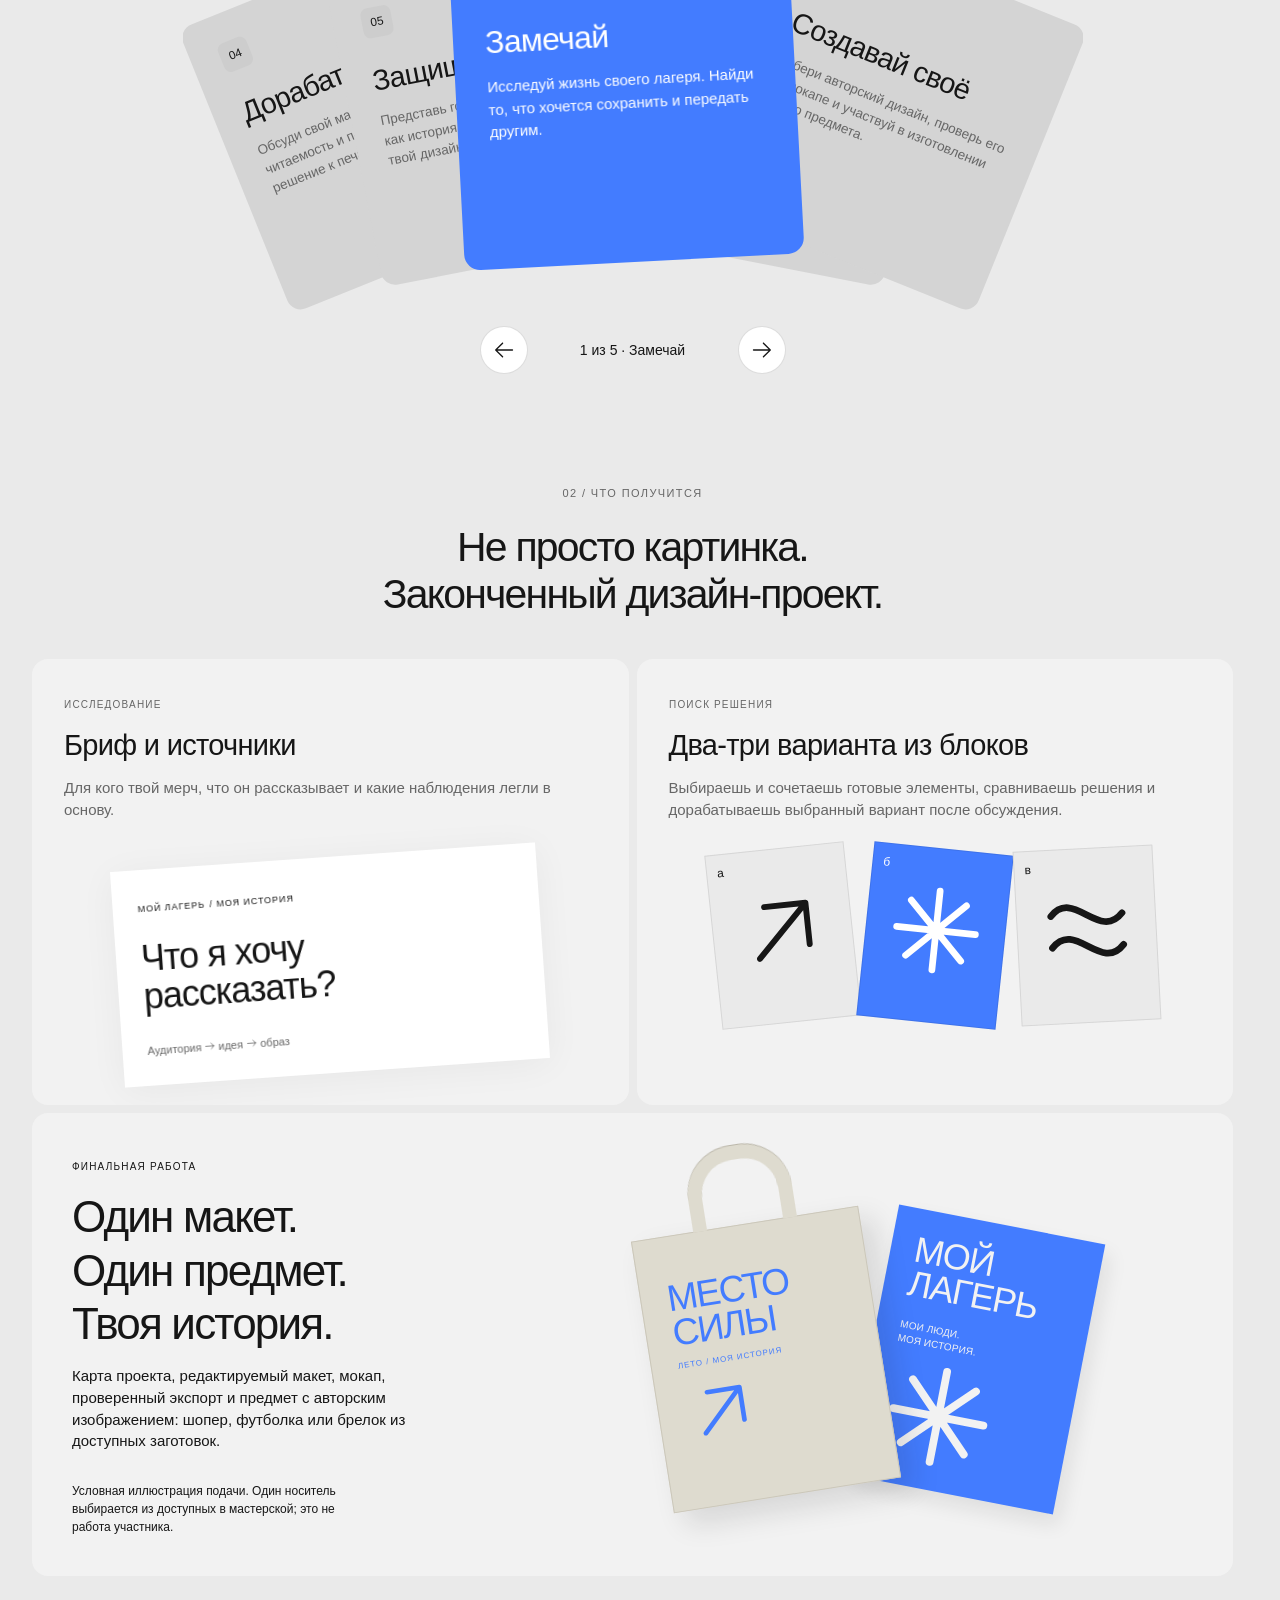
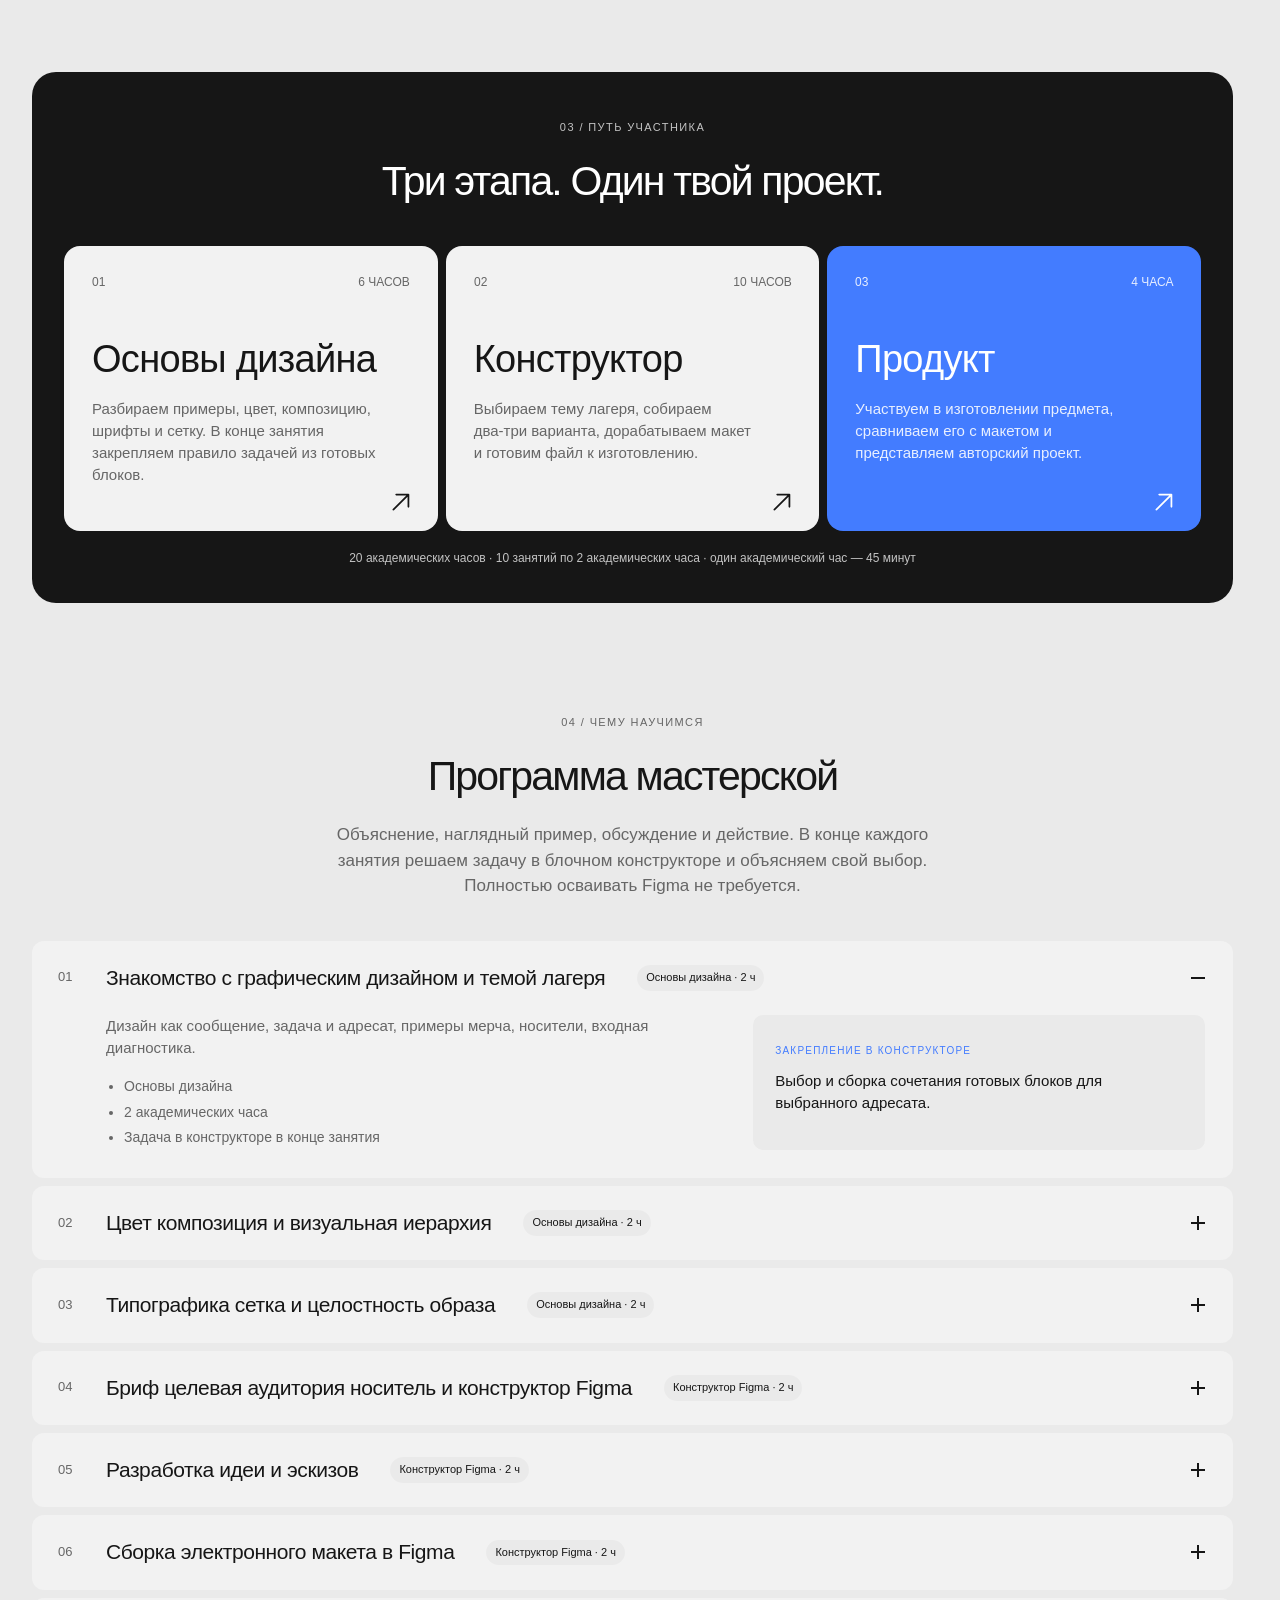
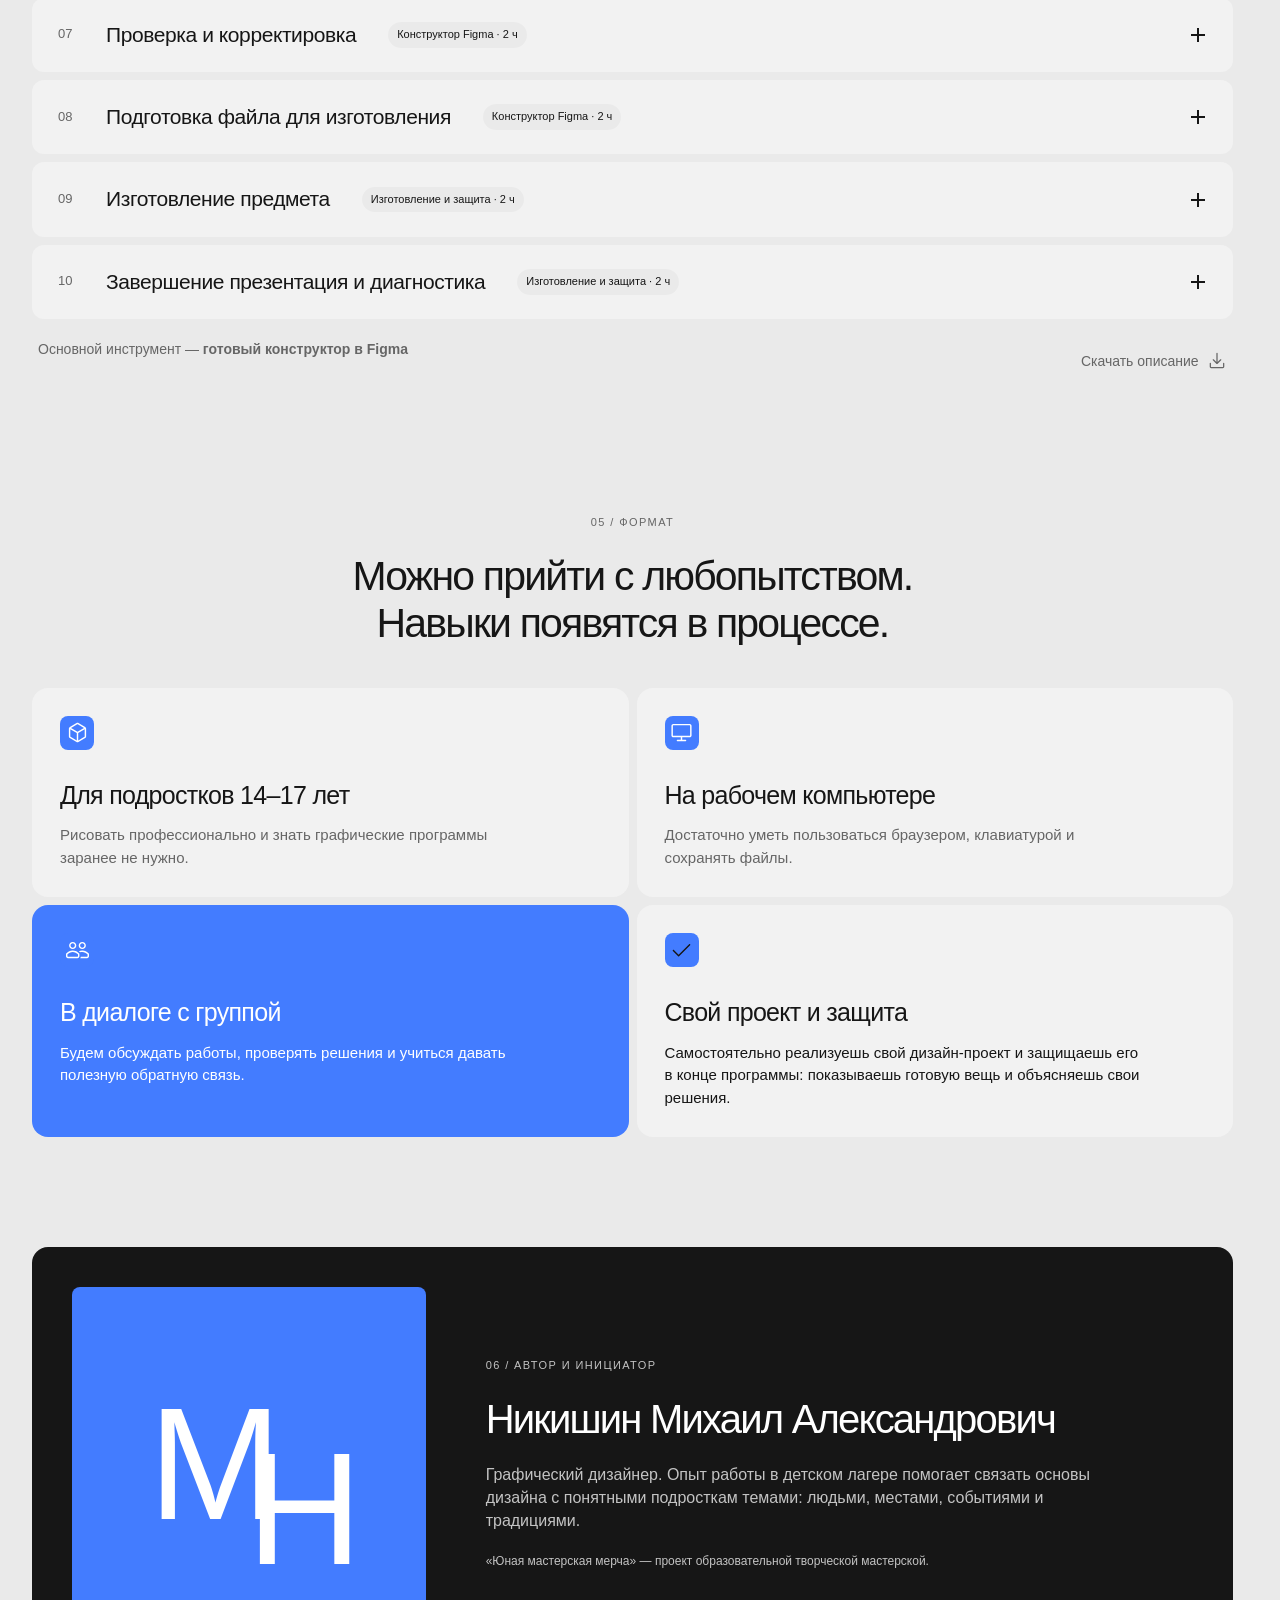
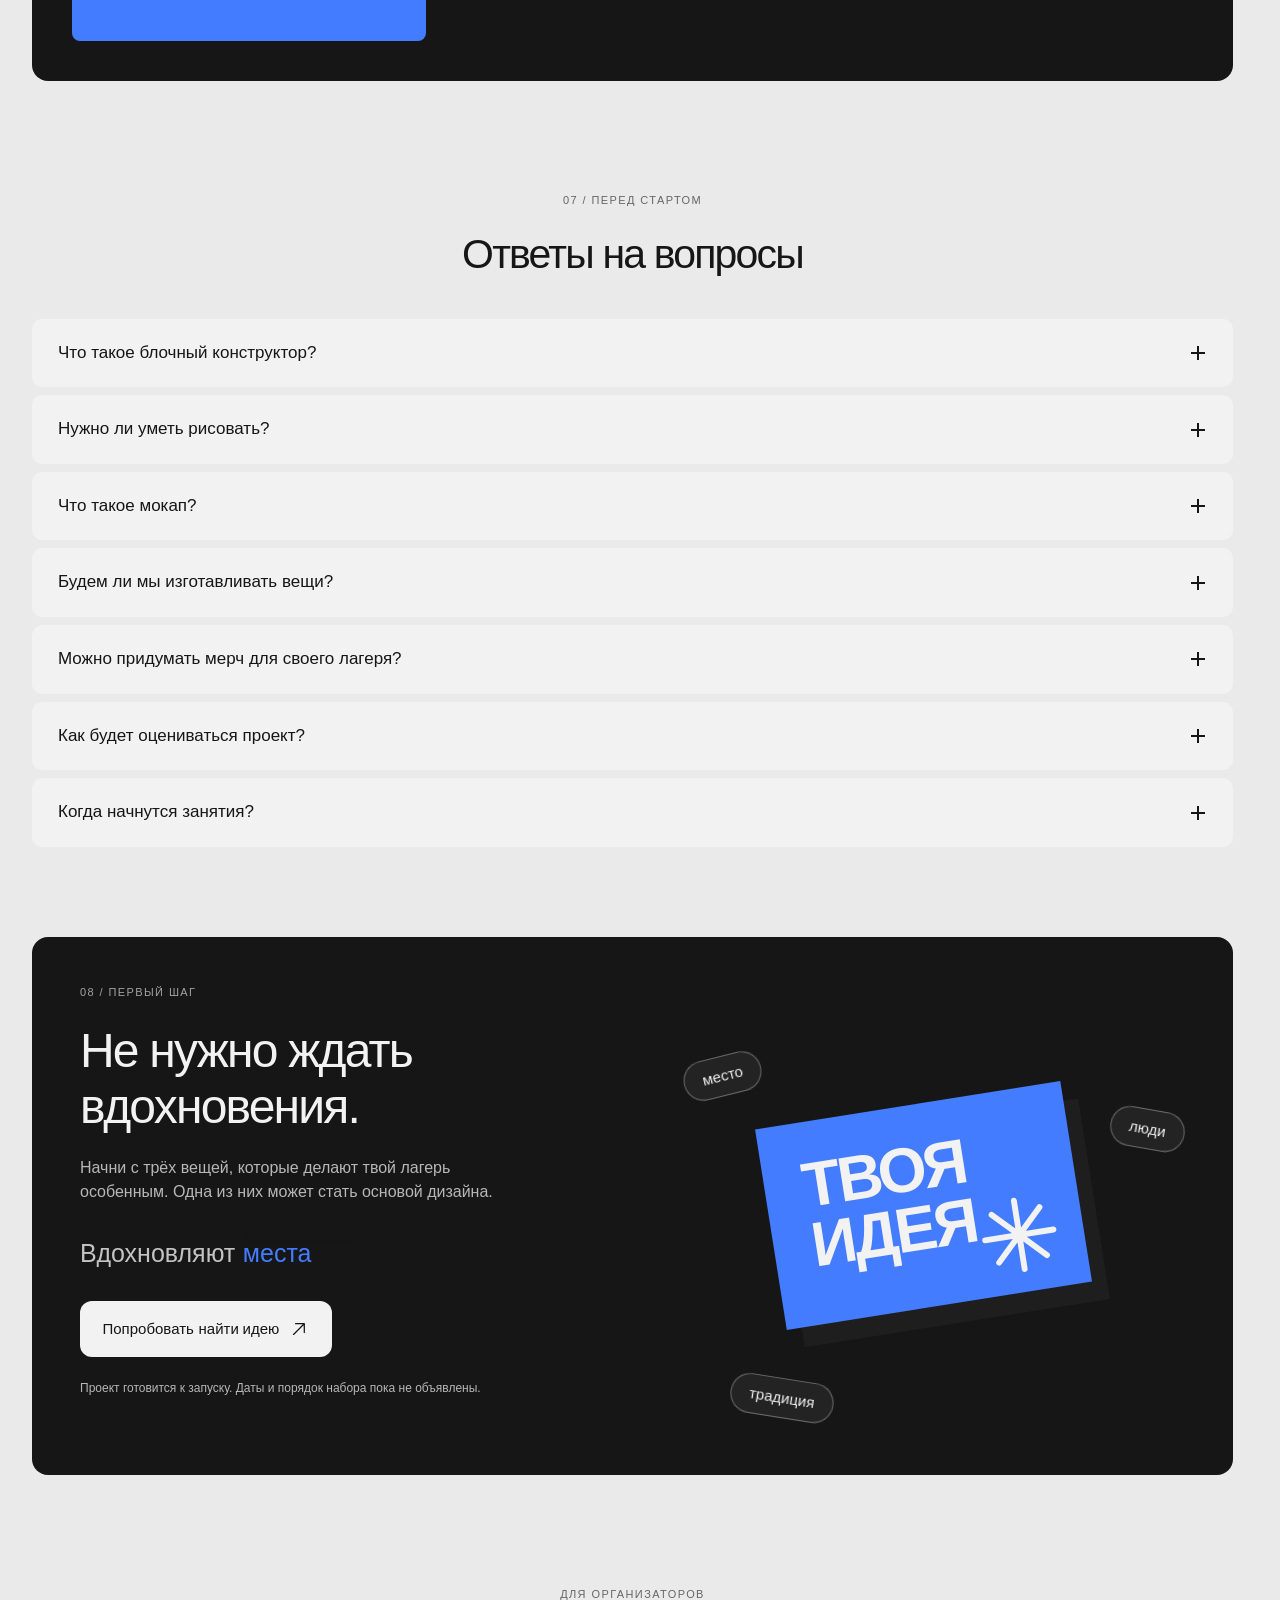
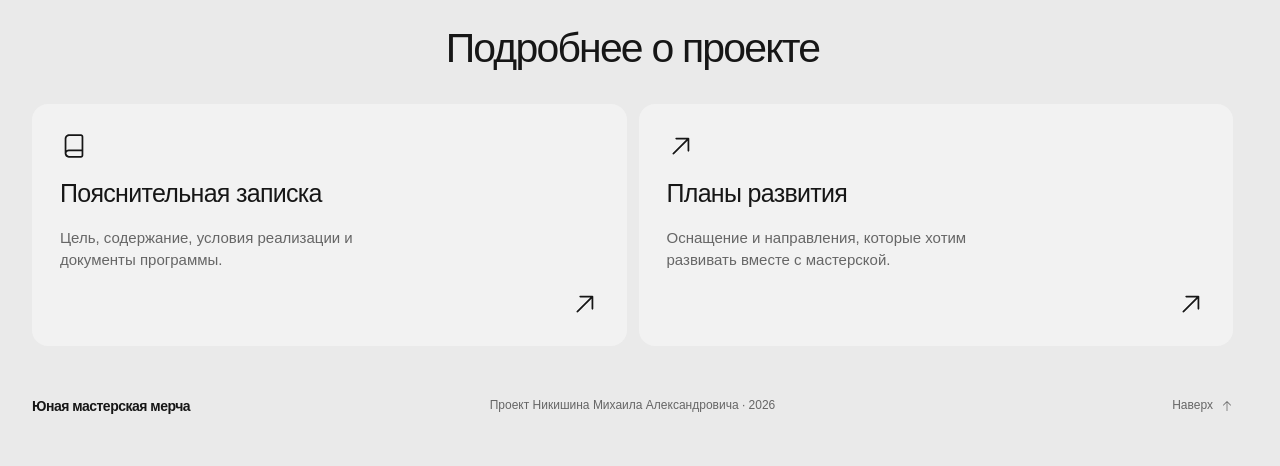
==== commit 9941c930: "Add files via upload" ====
--- a/index.html
+++ b/index.html
@@ -1,4 +1,4 @@
-<!doctype html><html lang="ru"><head><meta charset="UTF-8"><meta name="viewport" content="width=device-width,initial-scale=1"><meta name="theme-color" content="#eaeaea"><meta name="description" content="Мастерская графического дизайна: 20 академических часов, проект о своём лагере и авторский предмет мерча."><title>Юная мастерская мерча — от идеи к своему дизайну</title><link rel="stylesheet" href="css-styles.css?v=mascot-new-video-v7"><link rel="stylesheet" href="css-hero-layout.css?v=mascot-new-video-v7"><link rel="stylesheet" href="css-ux-polish.css?v=mascot-new-video-v7"></head><body><a class="skip" href="#main">К содержанию</a><header class="site-header"><nav class="wrap nav glass-nav" aria-label="Основная навигация">
+<!doctype html><html lang="ru"><head><meta charset="UTF-8"><meta name="viewport" content="width=device-width,initial-scale=1"><meta name="theme-color" content="#eaeaea"><meta name="description" content="Мастерская графического дизайна: 20 академических часов, проект о своём лагере и авторский предмет мерча."><title>Юная мастерская мерча — от идеи к своему дизайну</title><link rel="stylesheet" href="css-styles.css?v=full-video-frame-v8"><link rel="stylesheet" href="css-hero-layout.css?v=full-video-frame-v8"><link rel="stylesheet" href="css-ux-polish.css?v=full-video-frame-v8"></head><body><a class="skip" href="#main">К содержанию</a><header class="site-header"><nav class="wrap nav glass-nav" aria-label="Основная навигация">
 <a class="brand" href="index.html"><span class="brand-dot" aria-hidden="true"></span> Юная мастерская <span>мерча</span></a>
 <div class="navlinks" id="navigation">
 <details class="nav-dropdown"><summary><span class="nav-label">Мастерская</span><svg class="site-icon nav-chevron" viewBox="0 0 24 24" width="20" height="20" fill="none" stroke="currentColor" stroke-width="1.7" aria-hidden="true"><path d="m6 9 6 6 6-6"/></svg></summary><div class="nav-panel nav-panel-workshop">
@@ -396,4 +396,4 @@
 <p id="form-status" role="status">
 </p>
 </form>
-</dialog><script src="content-lessons.js"></script><script src="js-app.js?v=mascot-new-video-v7"></script><script src="js-motion.js?v=mascot-new-video-v7" defer></script></body></html>
+</dialog><script src="content-lessons.js"></script><script src="js-app.js?v=full-video-frame-v8"></script><script src="js-motion.js?v=full-video-frame-v8" defer></script></body></html>
--- a/css-ux-polish.css
+++ b/css-ux-polish.css
@@ -241,3 +241,7 @@
 @media(max-width:760px){
  #main>.hero .hero-image.hero-mascot{width:50%;height:auto;aspect-ratio:3/4;align-self:center;margin:0 auto}
 }
+/* Preserve complete source frame at every breakpoint. */
+#main>.hero .hero-image.hero-mascot{box-sizing:border-box;padding:10px;overflow:visible}
+#main>.hero .hero-mascot video.mascot-video{object-fit:contain!important;object-position:center!important;width:100%!important;height:100%!important;transform:none!important;clip-path:none!important;border-radius:0!important}
+@media(max-width:760px){#main>.hero .hero-image.hero-mascot{padding:8px}}
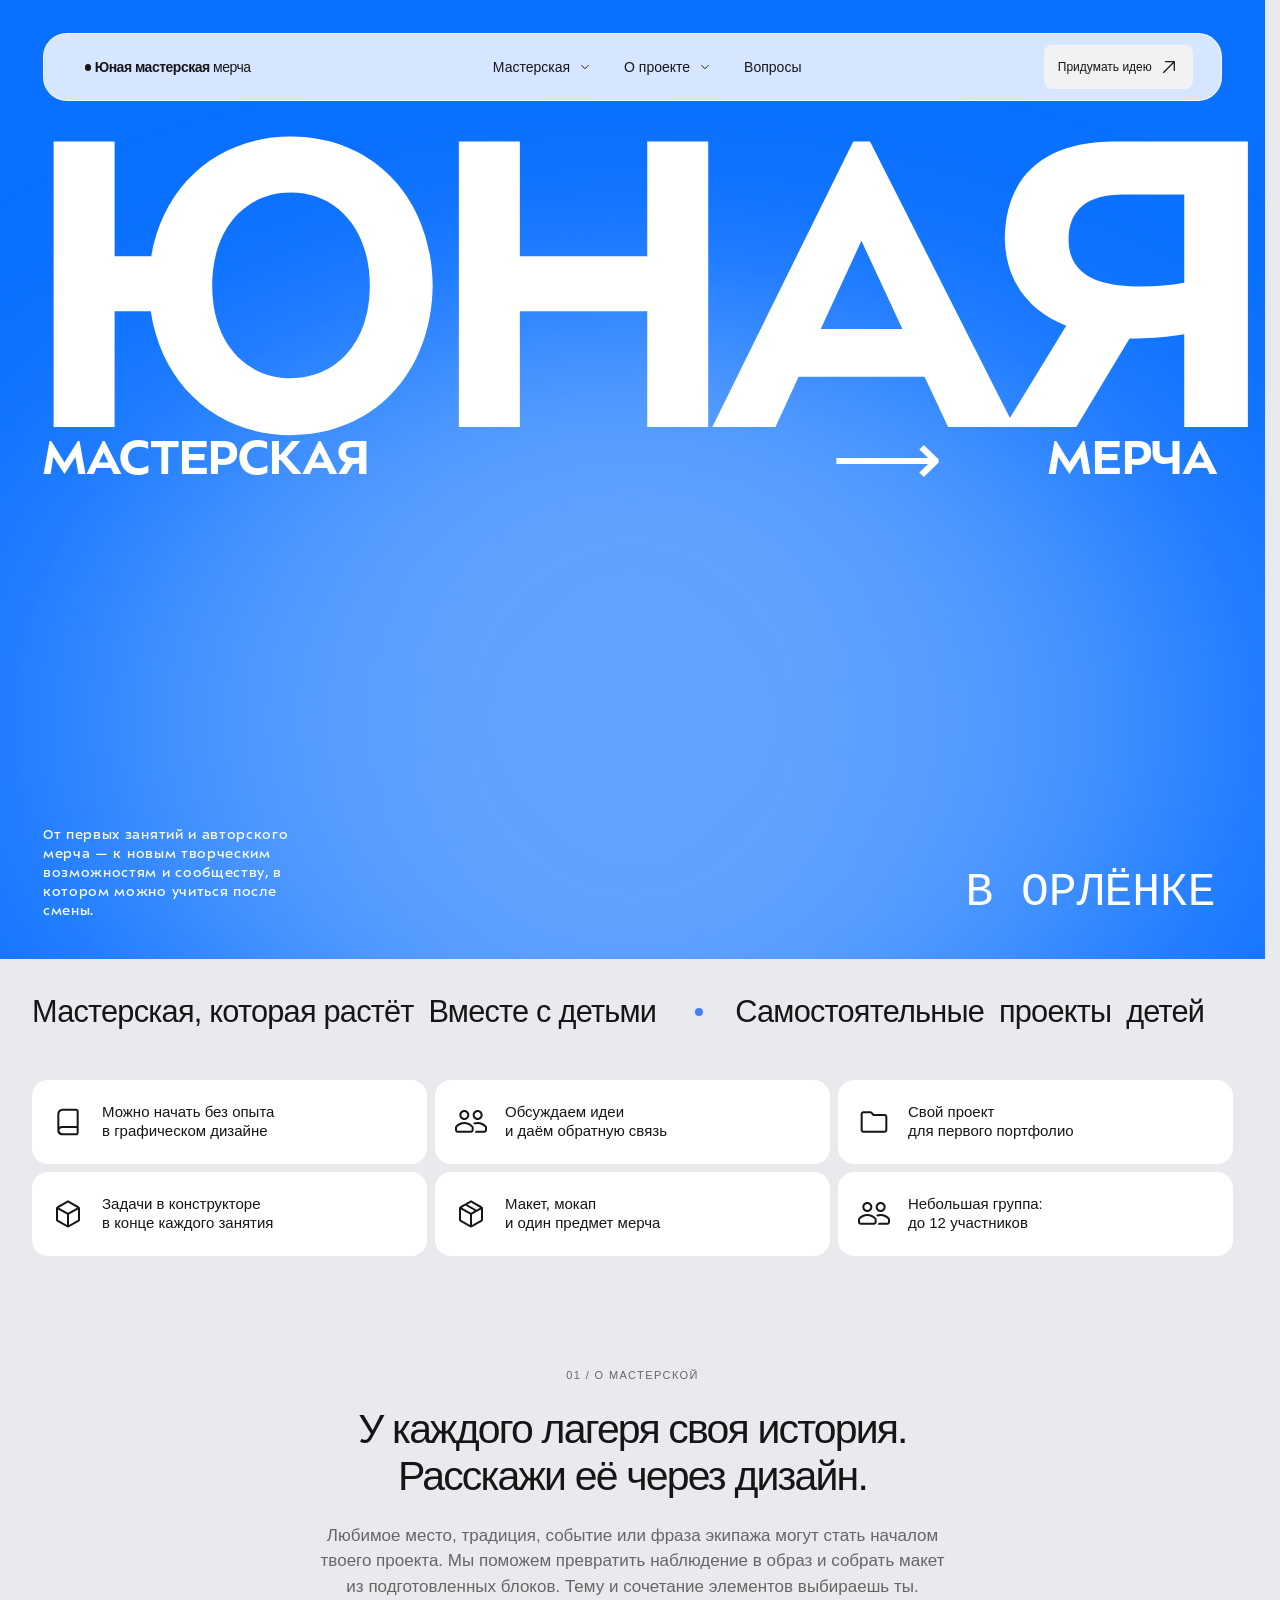
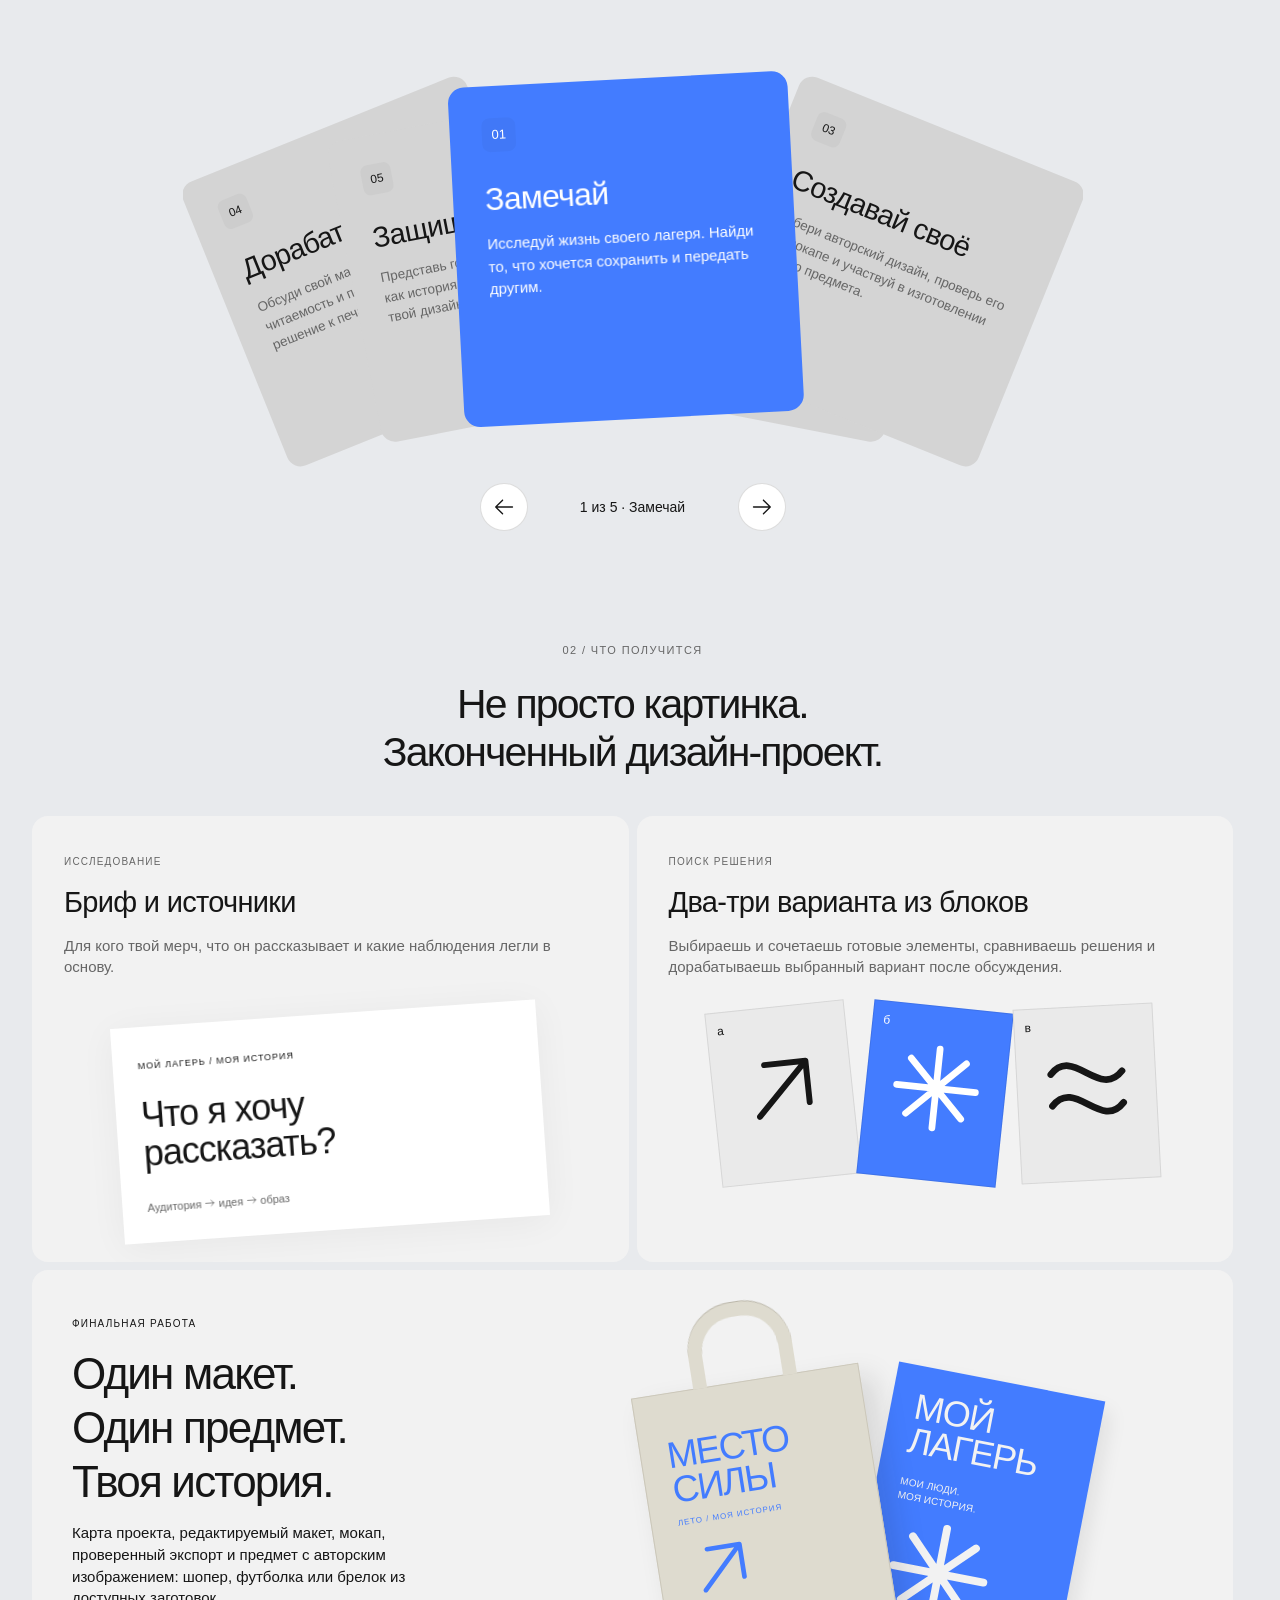
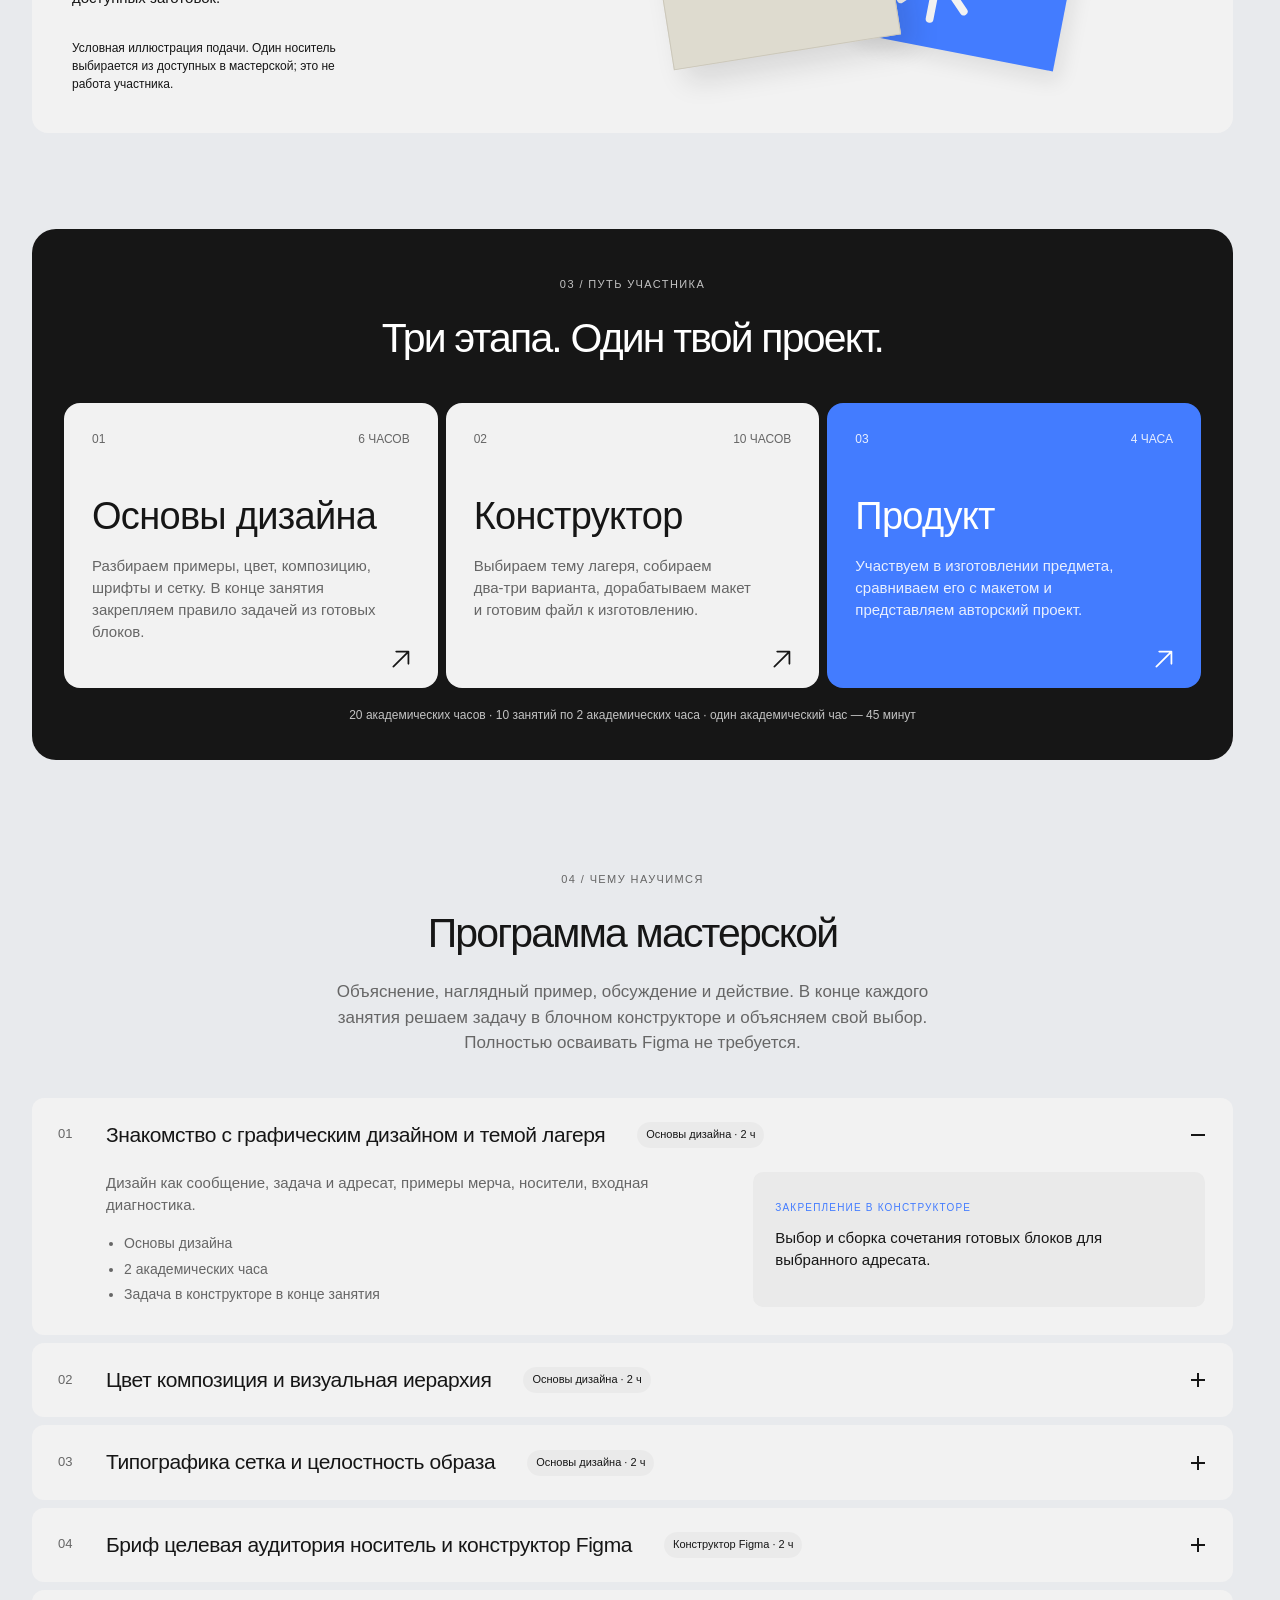
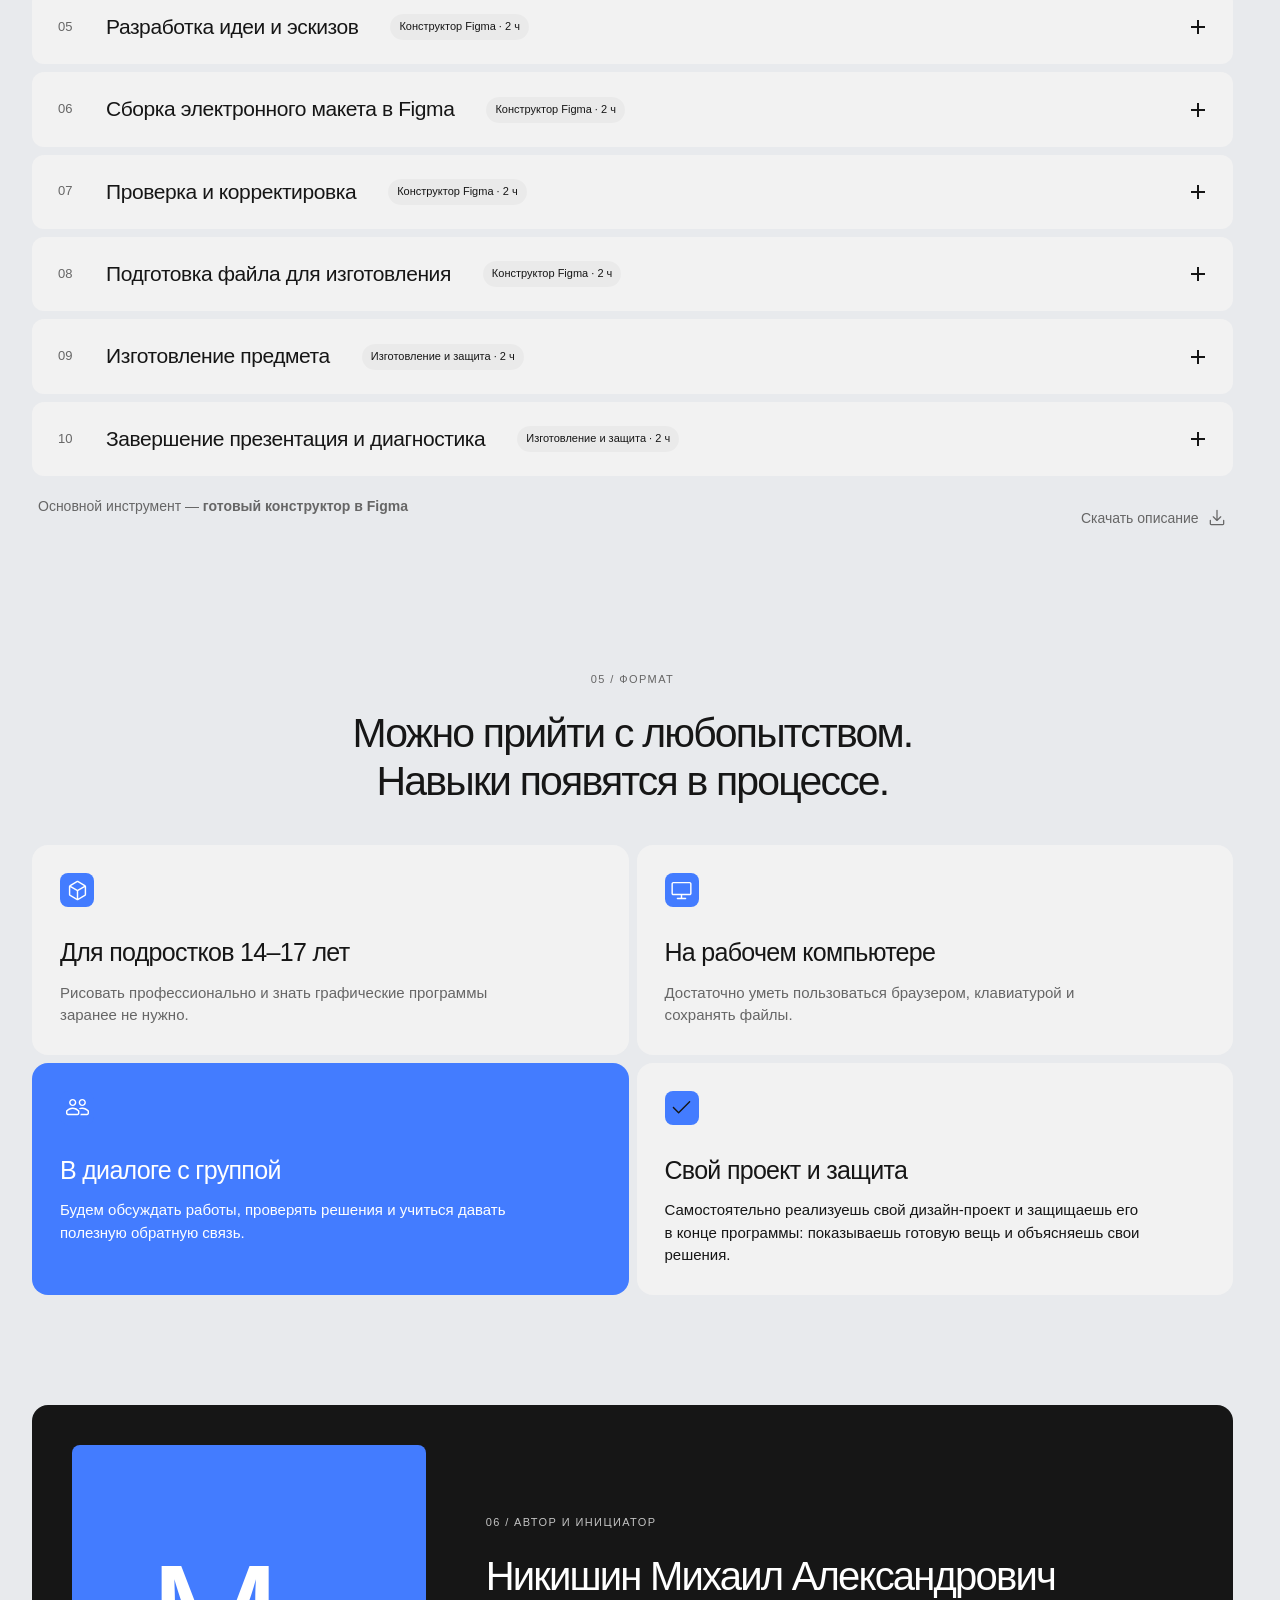
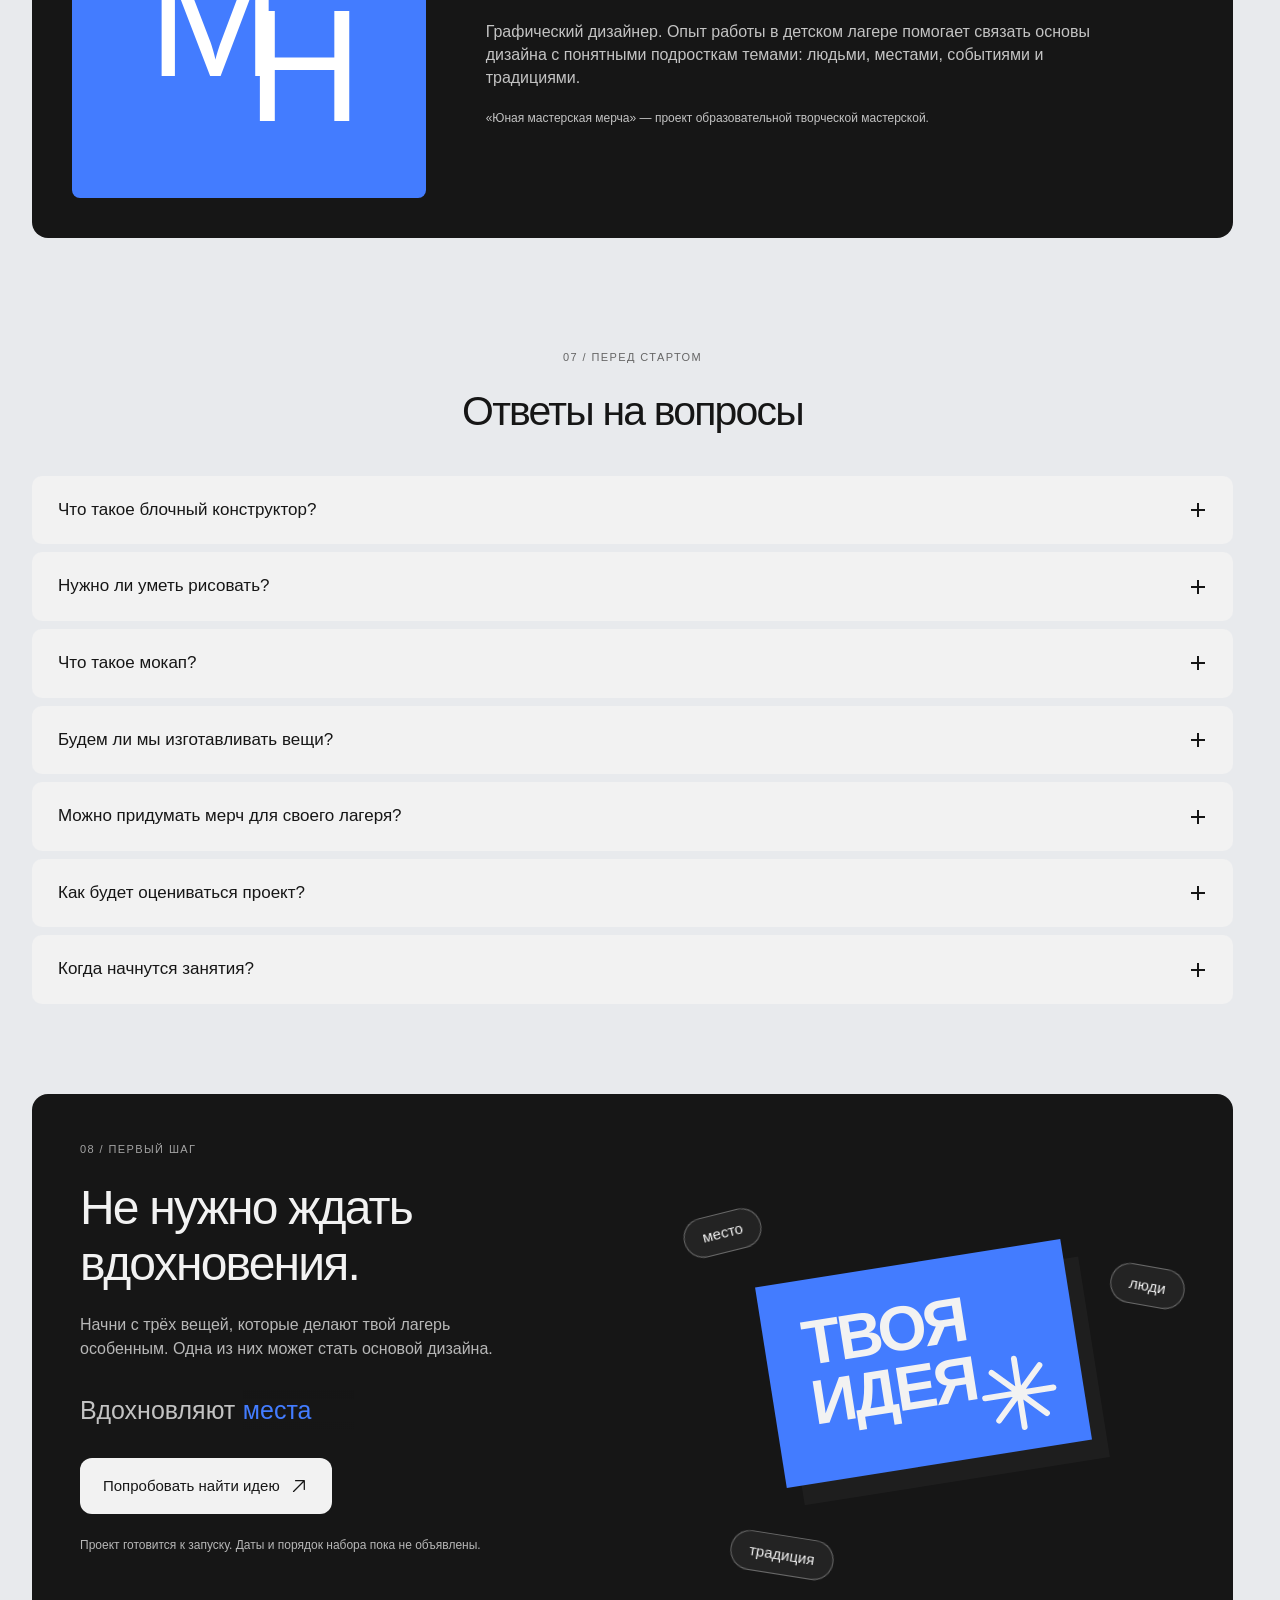
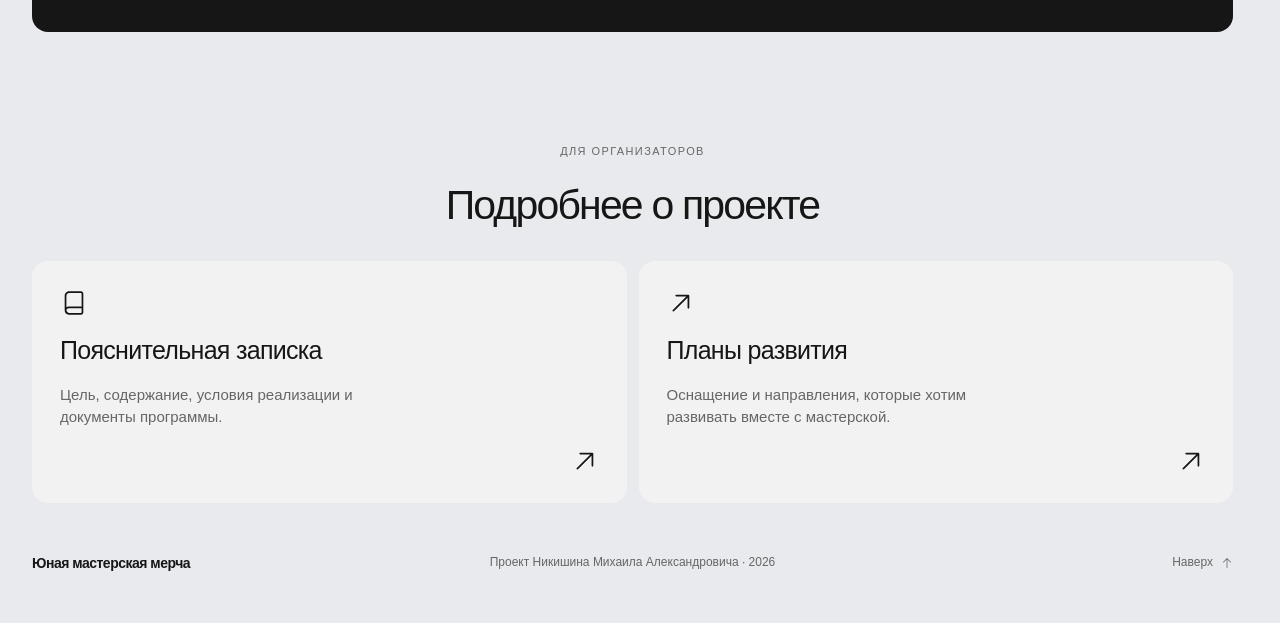
==== commit 80e548db: "Add files via upload" ====
--- a/index.html
+++ b/index.html
@@ -1,4 +1,4 @@
-<!doctype html><html lang="ru"><head><meta charset="UTF-8"><meta name="viewport" content="width=device-width,initial-scale=1"><meta name="theme-color" content="#eaeaea"><meta name="description" content="Мастерская графического дизайна: 20 академических часов, проект о своём лагере и авторский предмет мерча."><title>Юная мастерская мерча — от идеи к своему дизайну</title><link rel="stylesheet" href="css-styles.css?v=full-video-frame-v8"><link rel="stylesheet" href="css-hero-layout.css?v=full-video-frame-v8"><link rel="stylesheet" href="css-ux-polish.css?v=full-video-frame-v8"></head><body><a class="skip" href="#main">К содержанию</a><header class="site-header"><nav class="wrap nav glass-nav" aria-label="Основная навигация">
+<!doctype html><html lang="ru"><head><meta charset="UTF-8"><meta name="viewport" content="width=device-width,initial-scale=1"><meta name="theme-color" content="#0A70FF"><meta name="description" content="Мастерская графического дизайна: 20 академических часов, проект о своём лагере и авторский предмет мерча."><title>Юная мастерская мерча — от идеи к своему дизайну</title><link rel="stylesheet" href="css-styles.css?v=full-video-frame-v8"><link rel="stylesheet" href="css-hero-layout.css?v=full-video-frame-v8"><link rel="stylesheet" href="css-ux-polish.css?v=full-video-frame-v8"><link rel="stylesheet" href="css-figma-hero.css?v=1117-2"></head><body class="figma-home"><a class="skip" href="#main">К содержанию</a><header class="site-header"><nav class="wrap nav glass-nav" aria-label="Основная навигация">
 <a class="brand" href="index.html"><span class="brand-dot" aria-hidden="true"></span> Юная мастерская <span>мерча</span></a>
 <div class="navlinks" id="navigation">
 <details class="nav-dropdown"><summary><span class="nav-label">Мастерская</span><svg class="site-icon nav-chevron" viewBox="0 0 24 24" width="20" height="20" fill="none" stroke="currentColor" stroke-width="1.7" aria-hidden="true"><path d="m6 9 6 6 6-6"/></svg></summary><div class="nav-panel nav-panel-workshop">
@@ -50,32 +50,7 @@
 </svg></a>
 </div><a class="nav-cta" href="index.html#start">Придумать идею <svg class="site-icon" aria-hidden="true" focusable="false" width="24" height="24" viewBox="0 0 24 24" fill="none" xmlns="http://www.w3.org/2000/svg">
 <path d="M7.86515 6.38599L16.5545 6.38599L4.93012 18.0104C4.81861 18.1219 4.74955 18.2598 4.72295 18.404C4.71462 18.4491 4.71045 18.4949 4.71045 18.5407C4.71045 18.7326 4.78367 18.9246 4.93012 19.071C4.96673 19.1076 5.00619 19.1397 5.04777 19.1671C5.33889 19.3594 5.7345 19.3273 5.99078 19.071L17.6152 7.44665L17.6152 16.136C17.6152 16.5502 17.951 16.886 18.3652 16.886C18.7794 16.886 19.1152 16.5502 19.1152 16.136V5.63599C19.1152 5.22177 18.7794 4.88599 18.3652 4.88599L7.86515 4.88599C7.45094 4.88599 7.11515 5.22177 7.11515 5.63599C7.11515 6.0502 7.45094 6.38599 7.86515 6.38599Z" fill="currentColor"/>
-</svg></a><button type="button" class="menu" aria-label="Открыть меню" aria-expanded="false" aria-controls="navigation"><svg class="site-icon menu-morph" width="24" height="24" viewBox="0 0 24 24" fill="none" stroke="currentColor" stroke-width="1.5" stroke-linecap="round" aria-hidden="true"><path class="menu-line-a" d="M3.75 6.75h16.5"/><path class="menu-line-b" d="M3.75 12h16.5"/><path class="menu-line-c" d="M3.75 17.25h16.5"/></svg></button></nav></header><main id="main" class="wrap"><section class="hero" aria-labelledby="hero-title" style="background:#FBFBFB;color:#161616">
-<div class="hero-image hero-mascot"><video class="mascot-video" autoplay muted loop playsinline preload="metadata" poster="mascot-hand-v3-poster.jpg" width="768" height="768" aria-label="Орлёнок машет крылом"><source src="mascot-hand-v3.mp4" type="video/mp4"><img src="mascot-hand-v3-poster.jpg" alt="Маскот Орлёнок"></video></div>
-<div class="hero-content">
-<div class="tags"><span>Дизайн с нуля</span><span>14–17 лет</span><span>20 академических часов</span>
-</div>
-<h1 id="hero-title">Юная мастерская <br>мерча
-</h1>
-<p class="hero-intro">Истории твоего лагеря.<br>Дизайн, который придумал ты.
-</p>
-<ul>
-<li>Разберёшься в композиции, цвете и шрифтах
-</li>
-<li>Соберёшь дизайн из готовых блоков в Figma
-</li>
-<li>Закрепишь теорию задачами и создашь предмет мерча
-</li>
-</ul>
-<div class="hero-actions"><a class="button light" href="#program">Посмотреть программу <svg class="site-icon" aria-hidden="true" focusable="false" width="24" height="24" viewBox="0 0 24 24" fill="none" xmlns="http://www.w3.org/2000/svg">
-<path d="M7.86515 6.38599L16.5545 6.38599L4.93012 18.0104C4.81861 18.1219 4.74955 18.2598 4.72295 18.404C4.71462 18.4491 4.71045 18.4949 4.71045 18.5407C4.71045 18.7326 4.78367 18.9246 4.93012 19.071C4.96673 19.1076 5.00619 19.1397 5.04777 19.1671C5.33889 19.3594 5.7345 19.3273 5.99078 19.071L17.6152 7.44665L17.6152 16.136C17.6152 16.5502 17.951 16.886 18.3652 16.886C18.7794 16.886 19.1152 16.5502 19.1152 16.136V5.63599C19.1152 5.22177 18.7794 4.88599 18.3652 4.88599L7.86515 4.88599C7.45094 4.88599 7.11515 5.22177 7.11515 5.63599C7.11515 6.0502 7.45094 6.38599 7.86515 6.38599Z" fill="currentColor"/>
-</svg>
-</a><span class="hero-note">От готовых блоков<br>до собственного предмета</span>
-</div>
-</div>
-<div class="hero-bottom">ОРЛЁНОК / ТВОРЧЕСКАЯ МАСТЕРСКАЯ
-</div>
-</section><div class="principle-ribbon" aria-label="Идеи мастерской"><p class="visually-hidden">Мастерская, которая растёт вместе с детьми. Самостоятельные проекты детей. Знакомим с новой профессией.</p><div class="ribbon-track"><div class="ribbon-group" aria-hidden="true"><span class="ribbon-item">Мастерская, которая растёт <span class="ribbon-highlight">Вместе с детьми</span></span><span class="ribbon-dot"></span><span class="ribbon-item">Самостоятельные <span class="ribbon-highlight">проекты</span> детей</span><span class="ribbon-dot"></span><span class="ribbon-item">Открываем мир <span class="ribbon-highlight">профессий</span></span><span class="ribbon-dot"></span></div><div class="ribbon-group" aria-hidden="true"><span class="ribbon-item">Мастерская, которая растёт <span class="ribbon-highlight">Вместе с детьми</span></span><span class="ribbon-dot"></span><span class="ribbon-item">Самостоятельные <span class="ribbon-highlight">проекты</span> детей</span><span class="ribbon-dot"></span><span class="ribbon-item">Открываем мир <span class="ribbon-highlight">профессий</span></span><span class="ribbon-dot"></span></div></div></div><div class="benefits">
+</svg></a><button type="button" class="menu" aria-label="Открыть меню" aria-expanded="false" aria-controls="navigation"><svg class="site-icon menu-morph" width="24" height="24" viewBox="0 0 24 24" fill="none" stroke="currentColor" stroke-width="1.5" stroke-linecap="round" aria-hidden="true"><path class="menu-line-a" d="M3.75 6.75h16.5"/><path class="menu-line-b" d="M3.75 12h16.5"/><path class="menu-line-c" d="M3.75 17.25h16.5"/></svg></button></nav></header><main id="main" class="wrap"><section class="figma-hero" aria-labelledby="hero-title"><h1 id="hero-title">ЮНАЯ</h1><p class="figma-workshop">МАСТЕРСКАЯ</p><span class="figma-arrow" aria-hidden="true">⟶</span><p class="figma-merch">МЕРЧА</p><div class="figma-video-wrap"><video id="hero-mascot-video" autoplay muted loop playsinline preload="auto" aria-label="Анимированный маскот Орлёнок"><source src="assets/hero/mascot-latest.mp4" type="video/mp4"></video><canvas id="hero-mascot-canvas" aria-hidden="true"></canvas></div><p class="figma-description">От первых занятий и авторского мерча — к новым творческим возможностям и сообществу, в котором можно учиться после смены.</p><p class="figma-location">В ОРЛЁНКЕ</p></section><div class="principle-ribbon" aria-label="Идеи мастерской"><p class="visually-hidden">Мастерская, которая растёт вместе с детьми. Самостоятельные проекты детей. Знакомим с новой профессией.</p><div class="ribbon-track"><div class="ribbon-group" aria-hidden="true"><span class="ribbon-item">Мастерская, которая растёт <span class="ribbon-highlight">Вместе с детьми</span></span><span class="ribbon-dot"></span><span class="ribbon-item">Самостоятельные <span class="ribbon-highlight">проекты</span> детей</span><span class="ribbon-dot"></span><span class="ribbon-item">Открываем мир <span class="ribbon-highlight">профессий</span></span><span class="ribbon-dot"></span></div><div class="ribbon-group" aria-hidden="true"><span class="ribbon-item">Мастерская, которая растёт <span class="ribbon-highlight">Вместе с детьми</span></span><span class="ribbon-dot"></span><span class="ribbon-item">Самостоятельные <span class="ribbon-highlight">проекты</span> детей</span><span class="ribbon-dot"></span><span class="ribbon-item">Открываем мир <span class="ribbon-highlight">профессий</span></span><span class="ribbon-dot"></span></div></div></div><div class="benefits">
 <div><svg class="site-icon" aria-hidden="true" focusable="false" width="24" height="24" viewBox="0 0 24 24" fill="none" xmlns="http://www.w3.org/2000/svg">
 <path fill-rule="evenodd" clip-rule="evenodd" d="M4.00821 18.2584C4.00276 18.173 4 18.0868 4 18V6C4 3.79086 5.79086 2 8 2H18C19.1046 2 20 2.89543 20 4V20C20 21.1046 19.1046 22 18 22H7.5C5.567 22 4 20.433 4 18.5C4 18.4188 4.00277 18.3382 4.00821 18.2584ZM5.5 6C5.5 4.61929 6.61929 3.5 8 3.5H18C18.2761 3.5 18.5 3.72386 18.5 4V15H7.5C6.75638 15 6.06692 15.2319 5.5 15.6273V6ZM5.51378 18.264C5.63054 17.2707 6.47527 16.5 7.5 16.5H18.5V20C18.5 20.2761 18.2761 20.5 18 20.5H8C6.70846 20.5 5.64567 19.5206 5.51378 18.264Z" fill="currentColor"/>
 </svg>
@@ -396,4 +371,4 @@
 <p id="form-status" role="status">
 </p>
 </form>
-</dialog><script src="content-lessons.js"></script><script src="js-app.js?v=full-video-frame-v8"></script><script src="js-motion.js?v=full-video-frame-v8" defer></script></body></html>
+</dialog><script src="content-lessons.js"></script><script src="js-app.js?v=full-video-frame-v8"></script><script src="js-motion.js?v=full-video-frame-v8" defer></script><script src="js-figma-hero.js?v=1117-2" defer></script></body></html>
--- a/css-figma-hero.css
+++ b/css-figma-hero.css
@@ -0,0 +1,6 @@
+@font-face{font-family:SectorLocal;src:url('assets/fonts/ALS-Sector-Regular.otf')}@font-face{font-family:SectorLocal;src:url('assets/fonts/ALS-Sector-Bold.otf');font-weight:700}
+.figma-home{background:#e8eaed;overflow-x:clip}.figma-home .site-header{position:absolute;top:0;left:0;width:100%;padding: min(2.6vw,39px) 0 0;background:none;backdrop-filter:none;z-index:20}.figma-home .glass-nav{width:calc(100% - 6.8%);max-width:1396px;min-height:68px;padding:11px 28px 11px 41px;border-radius:24px;background:rgba(248,250,255,.86);border:1px solid rgba(255,255,255,.79);color:#161618;backdrop-filter:blur(22px);box-shadow:none}.figma-home .nav-cta{background:#f1f2f3;color:#161618;border-radius:8px}.figma-home #main{width:100%;max-width:none;padding:0;overflow-x:clip}.figma-hero{width:100%;max-width:1497px;height:auto;aspect-ratio:1497/1135;margin:0 auto;position:relative;isolation:isolate;background:#0a70ff;color:white;font-family:SectorLocal,Arial,sans-serif;overflow:hidden}.figma-hero:before{content:'';position:absolute;inset:0;z-index:-2;background:#0a70ff;box-shadow:0 0 0 100vmax #0a70ff;clip-path:inset(0 -100vmax)}.figma-hero:after{content:'';position:absolute;z-index:-1;inset:10% -16% -40%;background:url('assets/hero/glow.svg') center/100% 100% no-repeat;pointer-events:none}.figma-home .figma-hero h1{position:absolute;z-index:0;top:8%;left:1.4%;width:98.6%;font-size:35.29vw;font-size:min(35.29vw,528px);line-height:.91;letter-spacing:-.057em;color:white;-webkit-text-fill-color:white;font-weight:700;margin:0;text-align:center;text-wrap:nowrap;background:none;animation:none}.figma-workshop,.figma-merch{position:absolute;top:45.3%;font-size:min(4.07vw,61px);font-weight:700;line-height:.91;margin:0;letter-spacing:-.023em;z-index:3}.figma-workshop{left:3.27%}.figma-merch{right:3.9%}.figma-arrow{position:absolute;top:43.8%;right:25.5%;font-size:min(6vw,90px);font-family:Arial;line-height:1;z-index:3}.figma-video-wrap{position:absolute;z-index:2;left:27%;top:30.7%;width:46%;height:75%;pointer-events:none}.figma-video-wrap video,.figma-video-wrap canvas{position:absolute;inset:0;width:100%;height:100%;object-fit:contain}.figma-video-wrap canvas{display:none}.figma-video-wrap.keyed canvas{display:block}.figma-video-wrap.keyed video{opacity:0}.figma-description{position:absolute;left:3.4%;top:86%;width:20.3%;margin:0;font-size:min(1.1vw,16.43px);line-height:1.35;letter-spacing:.048em;z-index:4;color:white}.figma-location{position:absolute;right:3.9%;bottom:4.5%;font-family:monospace;font-size:min(3.62vw,54px);line-height:1;margin:0;color:white;z-index:4}.figma-home #main>:not(.figma-hero){max-width:1388px;width:calc(100% - 64px);margin-left:auto;margin-right:auto}.figma-home #main>.principle-ribbon{position:relative;background:#e8eaed;padding-top:30px;margin-top:0;z-index:4}.figma-home .figma-hero .motion-word,.figma-home .figma-hero .motion-text{animation:none!important;opacity:1!important;transform:none!important}
+@media(min-width:1498px){.figma-home #main{background:linear-gradient(#0a70ff 0 1135px,#e8eaed 1135px)}}
+@media(max-width:760px){.figma-home .site-header{padding:14px 0 0}.figma-home .glass-nav{width:calc(100% - 28px);min-height:60px;padding:8px 16px;border-radius:20px}.figma-home .navlinks{color:#161618;background:#f8faff}.figma-hero{aspect-ratio:auto;height:780px;min-height:100svh}.figma-home .figma-hero h1{top:105px;font-size:34vw;left:1%;width:98%}.figma-workshop,.figma-merch{top:calc(105px + 33vw);font-size:5vw}.figma-workshop{left:5%}.figma-merch{right:5%}.figma-arrow{top:calc(101px + 33vw);font-size:9vw;right:30%}.figma-video-wrap{left:7%;top:245px;width:86%;height:390px}.figma-description{top:auto;bottom:30px;left:6%;width:53%;font-size:12px;line-height:1.4}.figma-location{bottom:33px;right:5%;font-size:5vw;writing-mode:vertical-rl}.figma-home #main>:not(.figma-hero){width:calc(100% - 28px)}}
+@media(min-width:761px){.figma-video-wrap{left:17%;top:5%;width:66%;height:100%}}
+@media(max-width:760px){.figma-video-wrap{left:-8%;top:165px;width:116%;height:500px}}
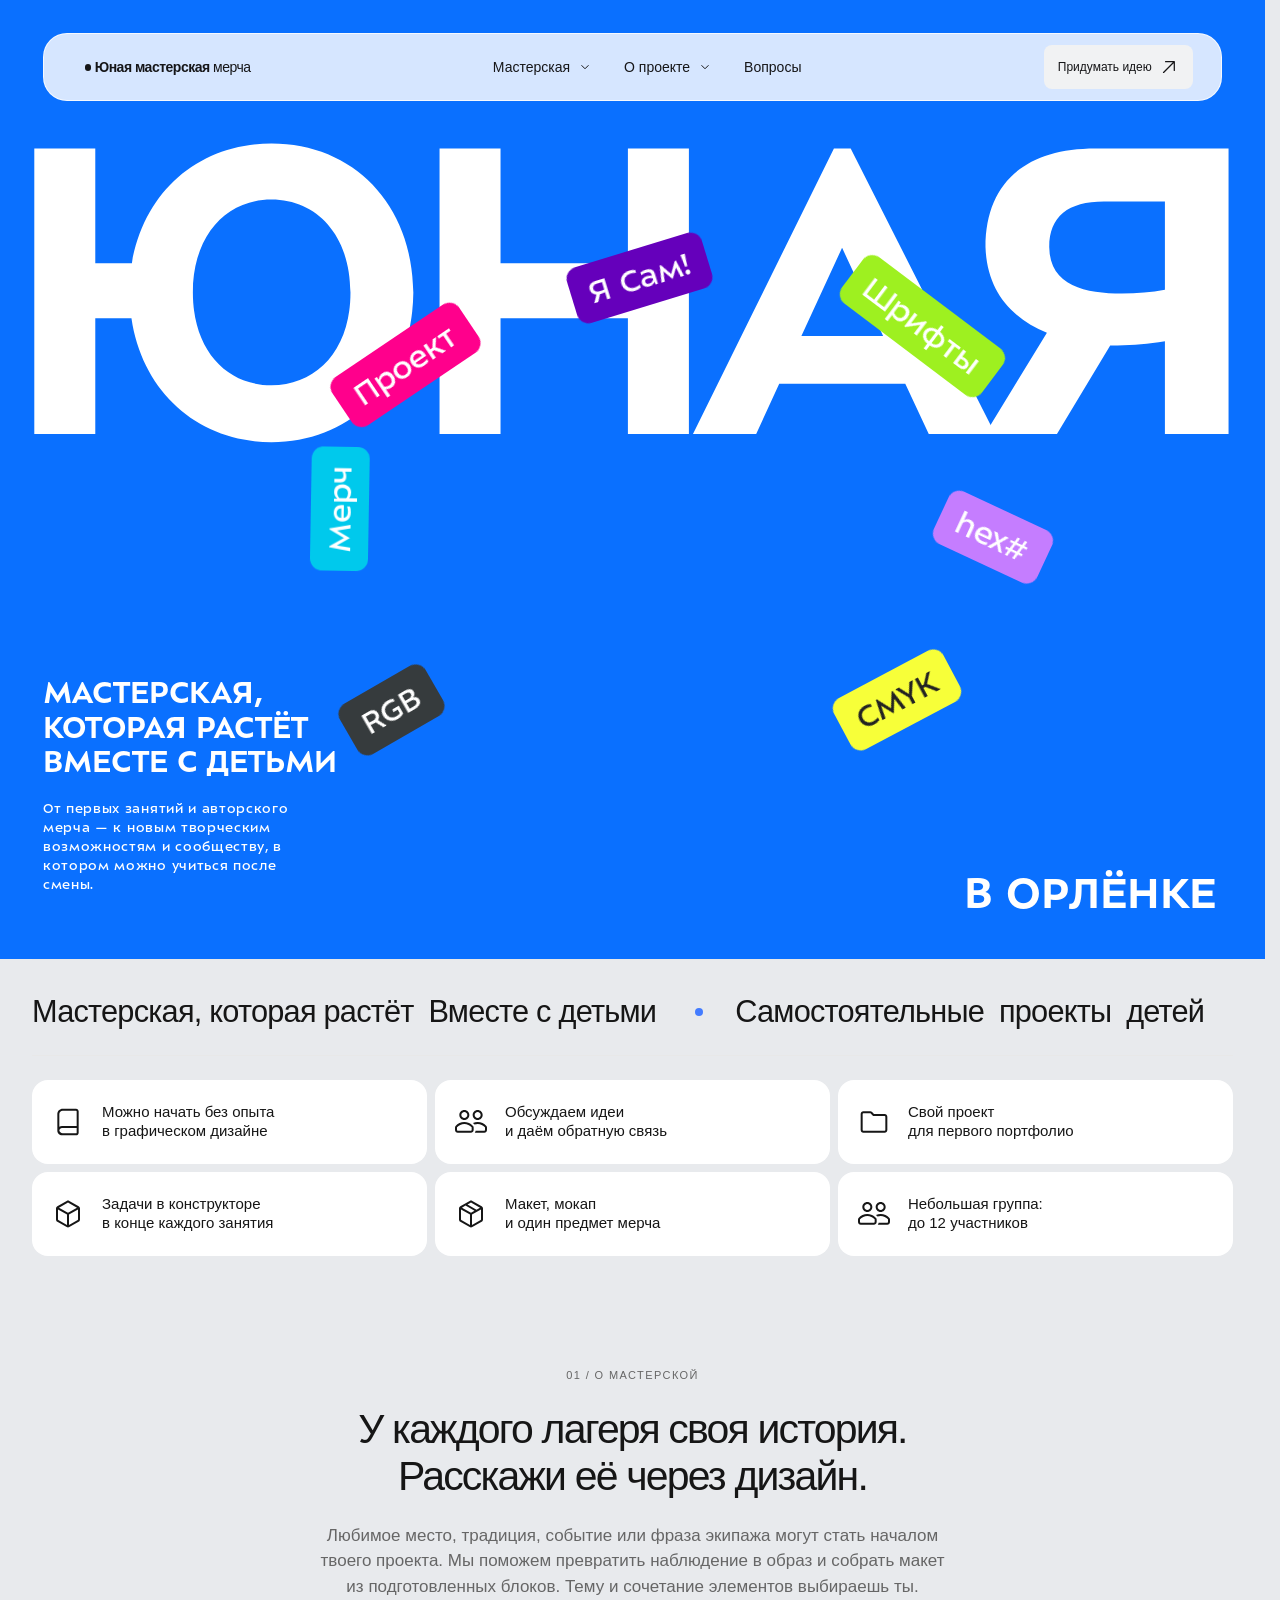
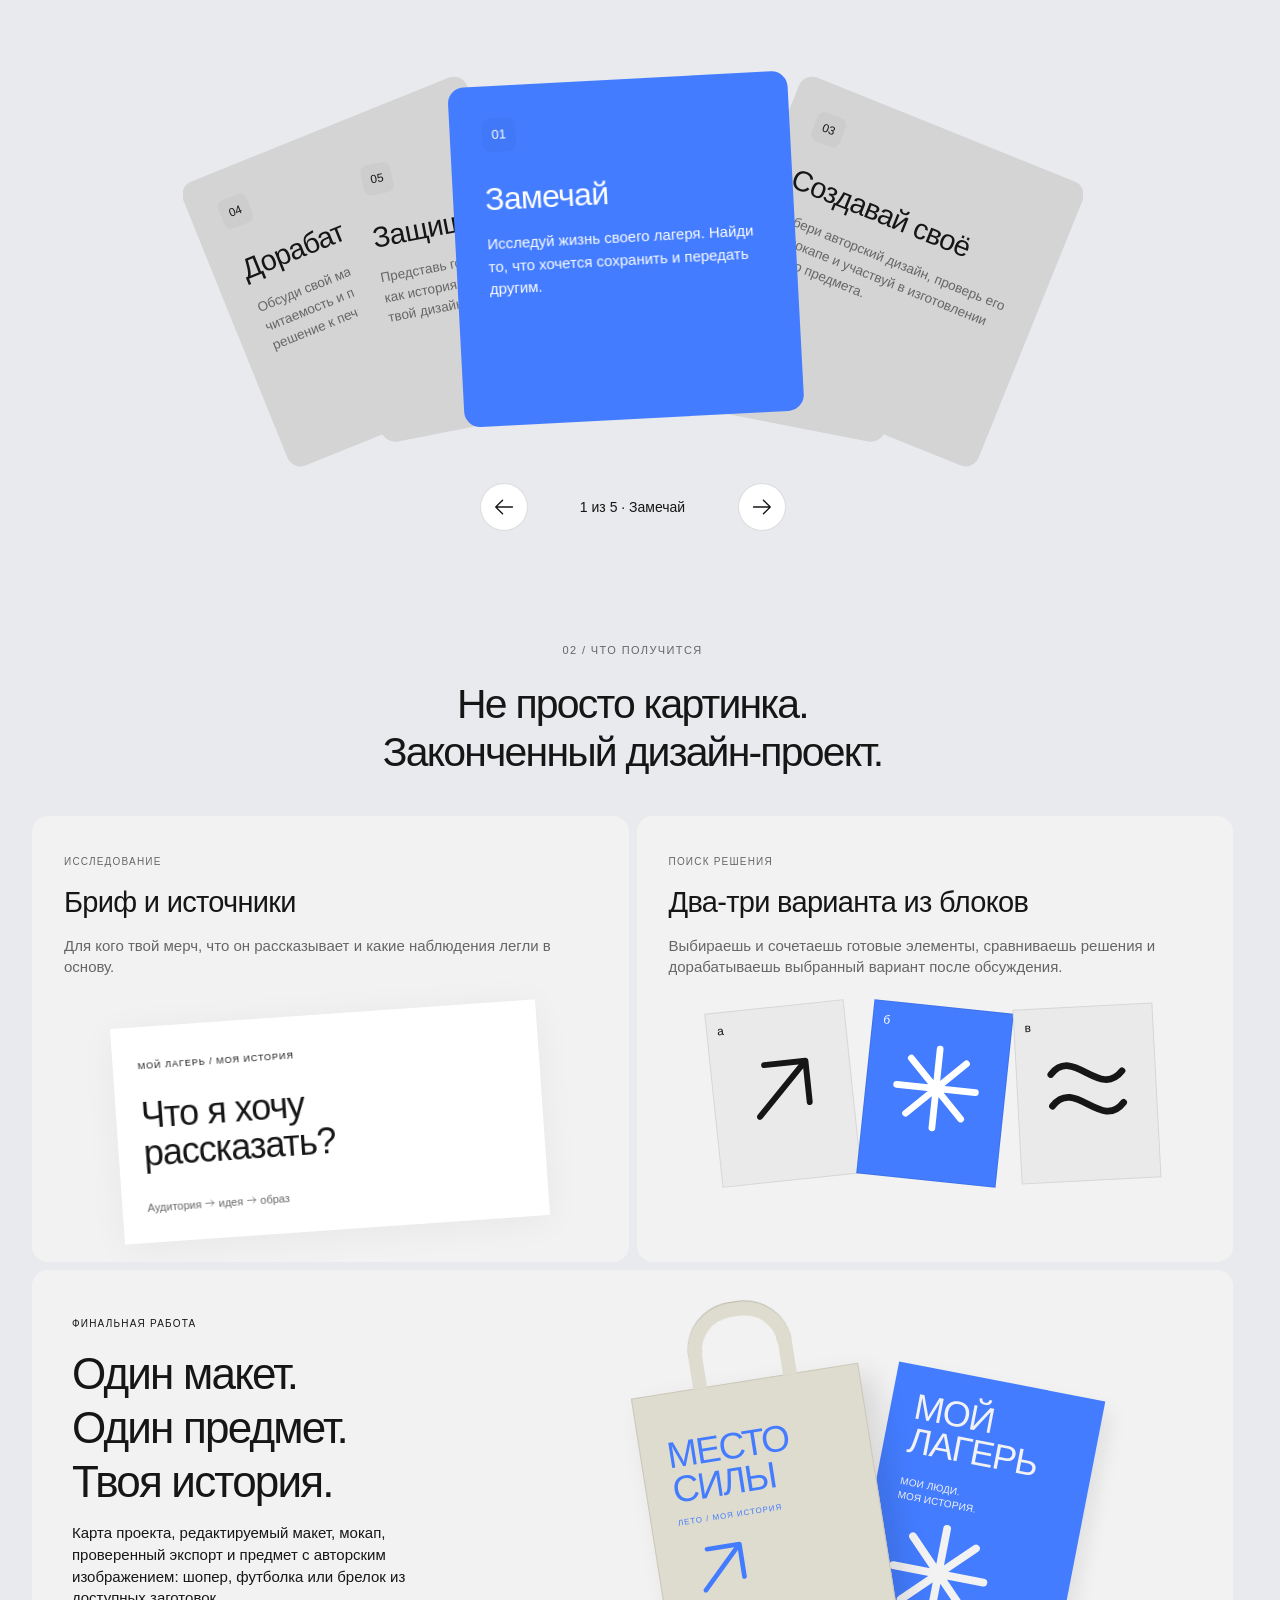
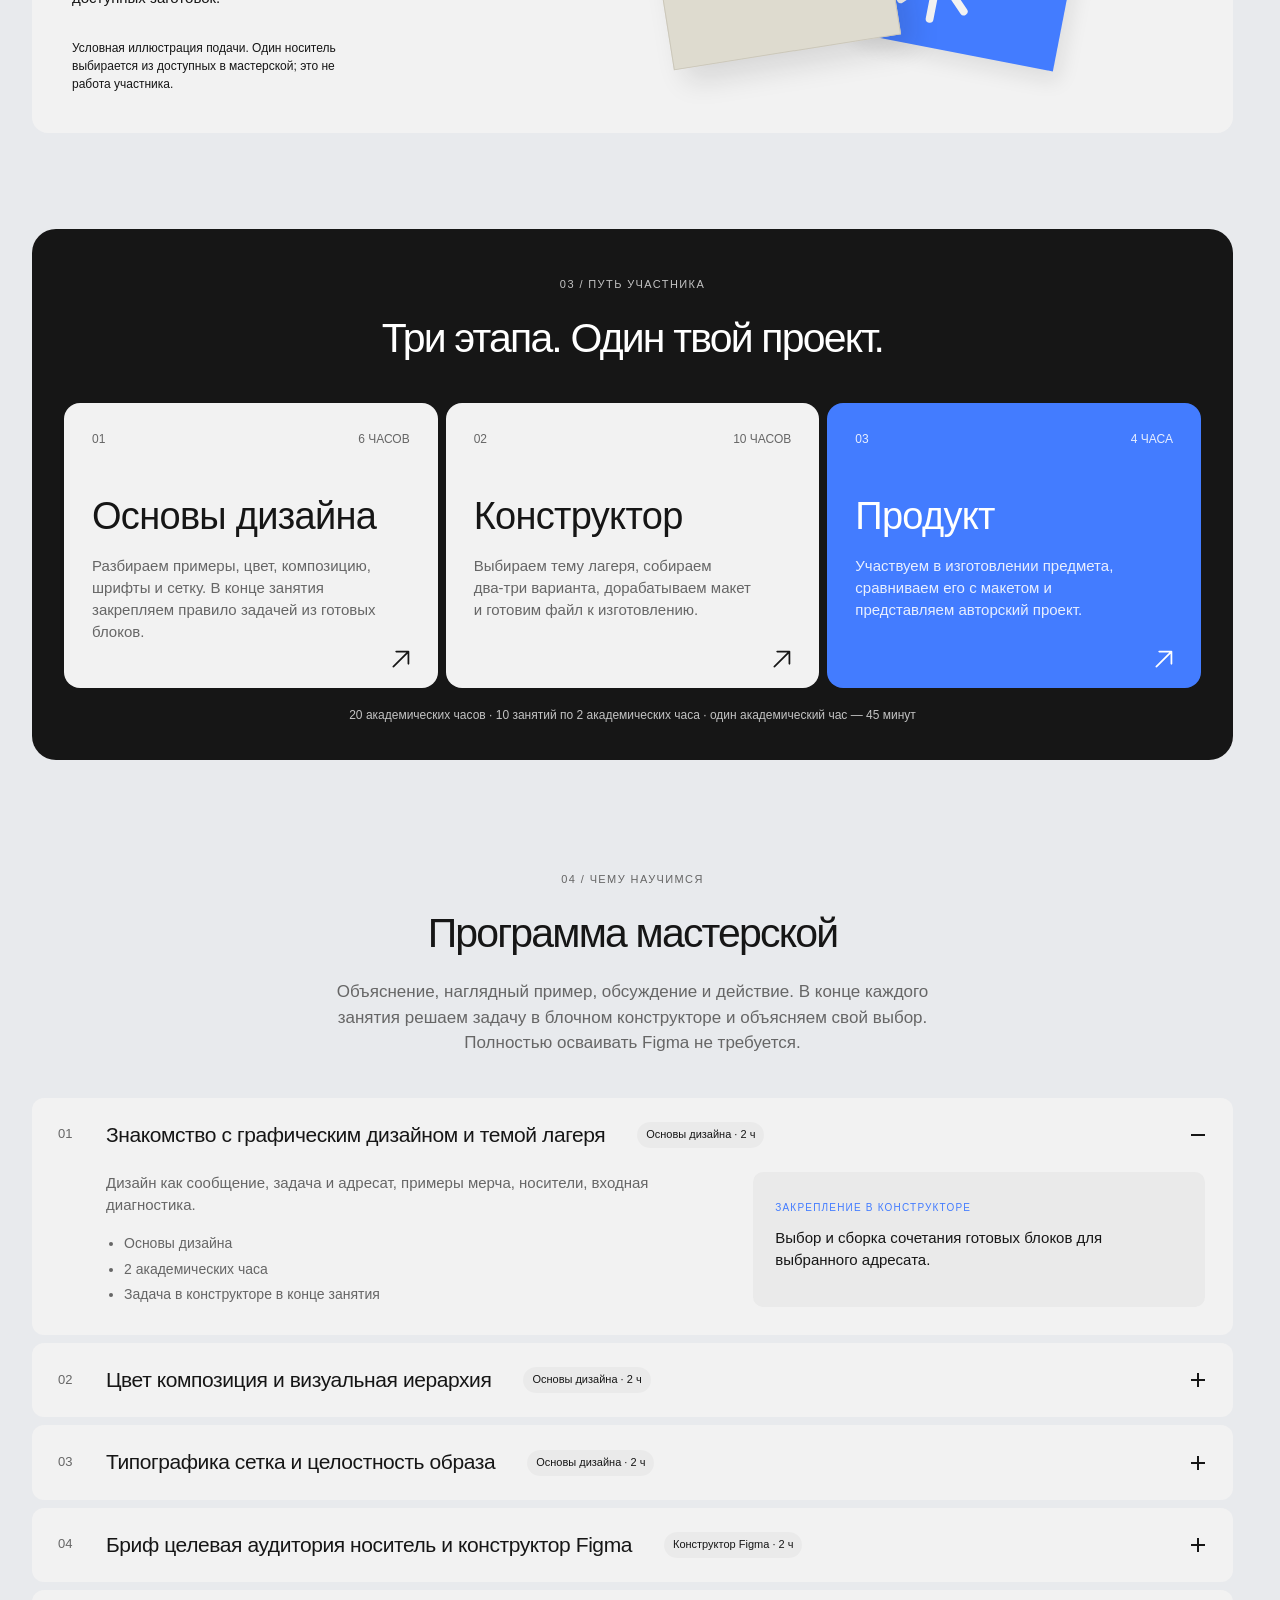
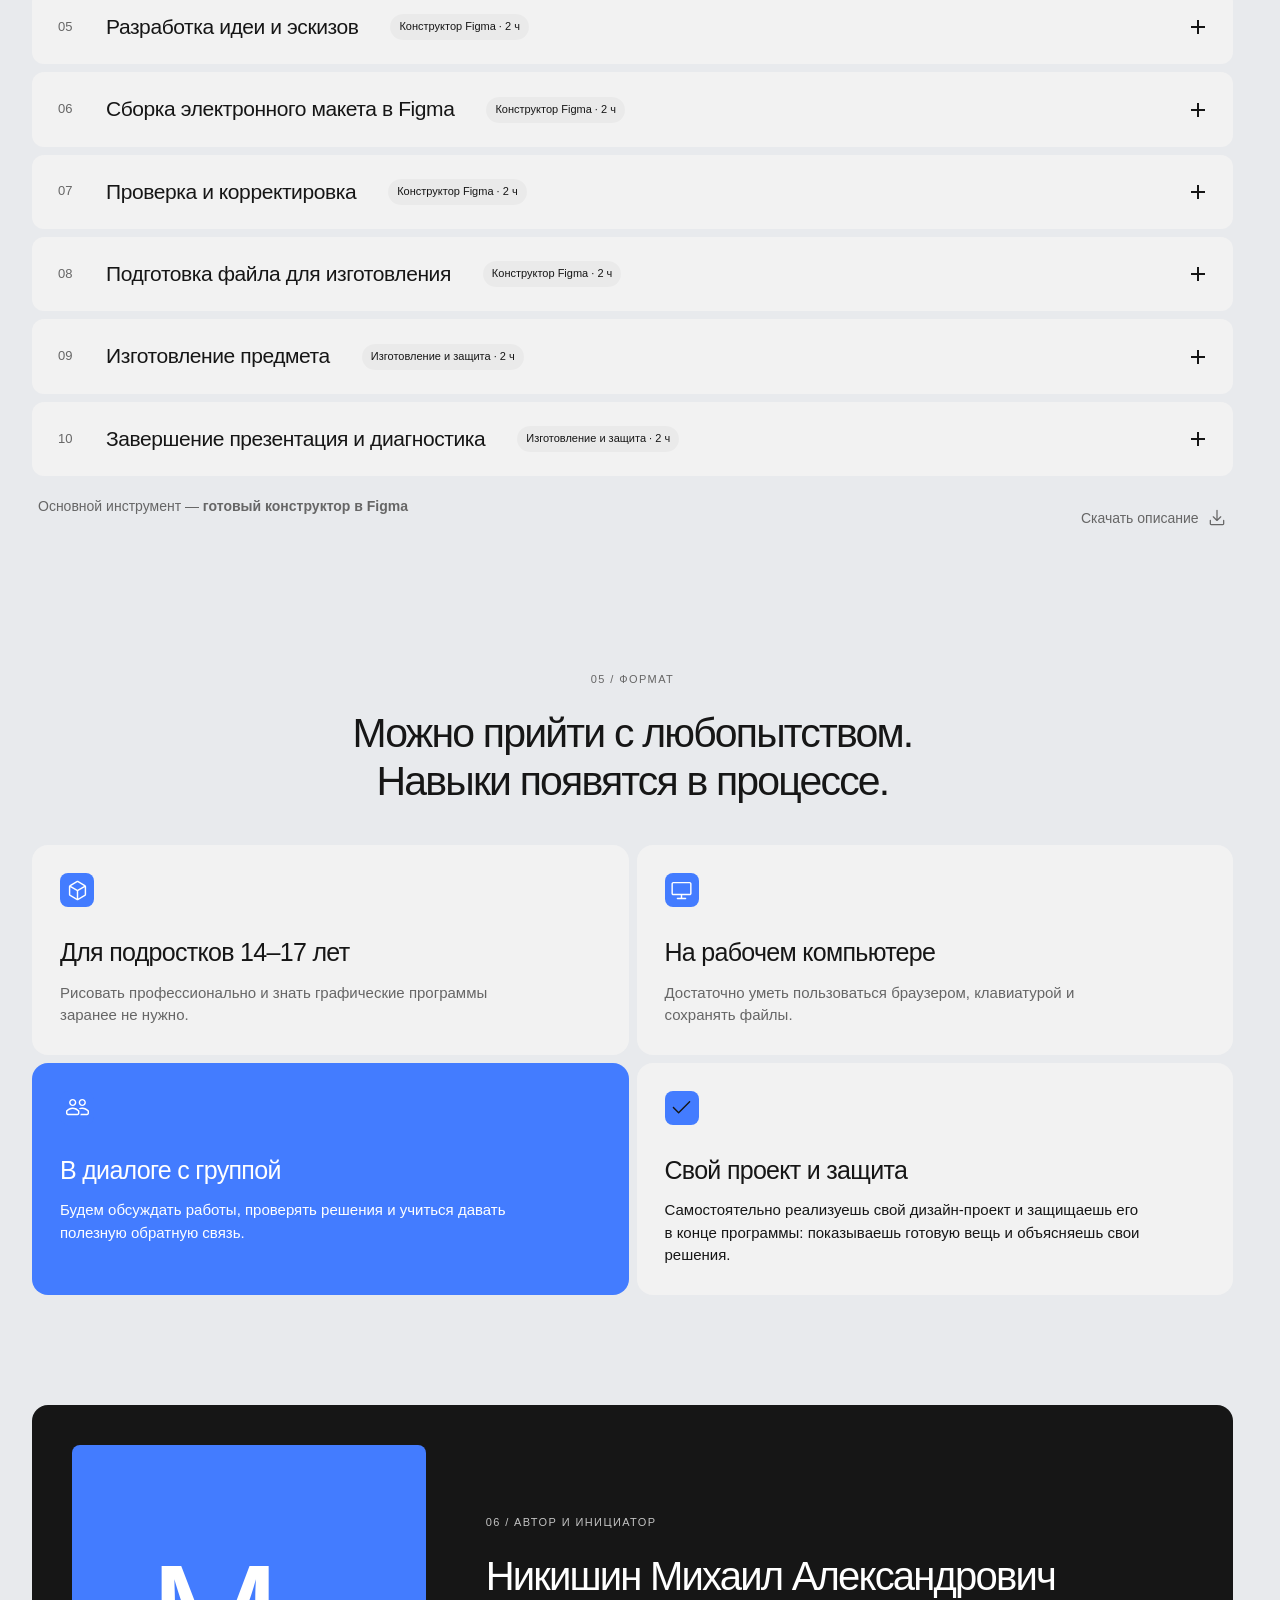
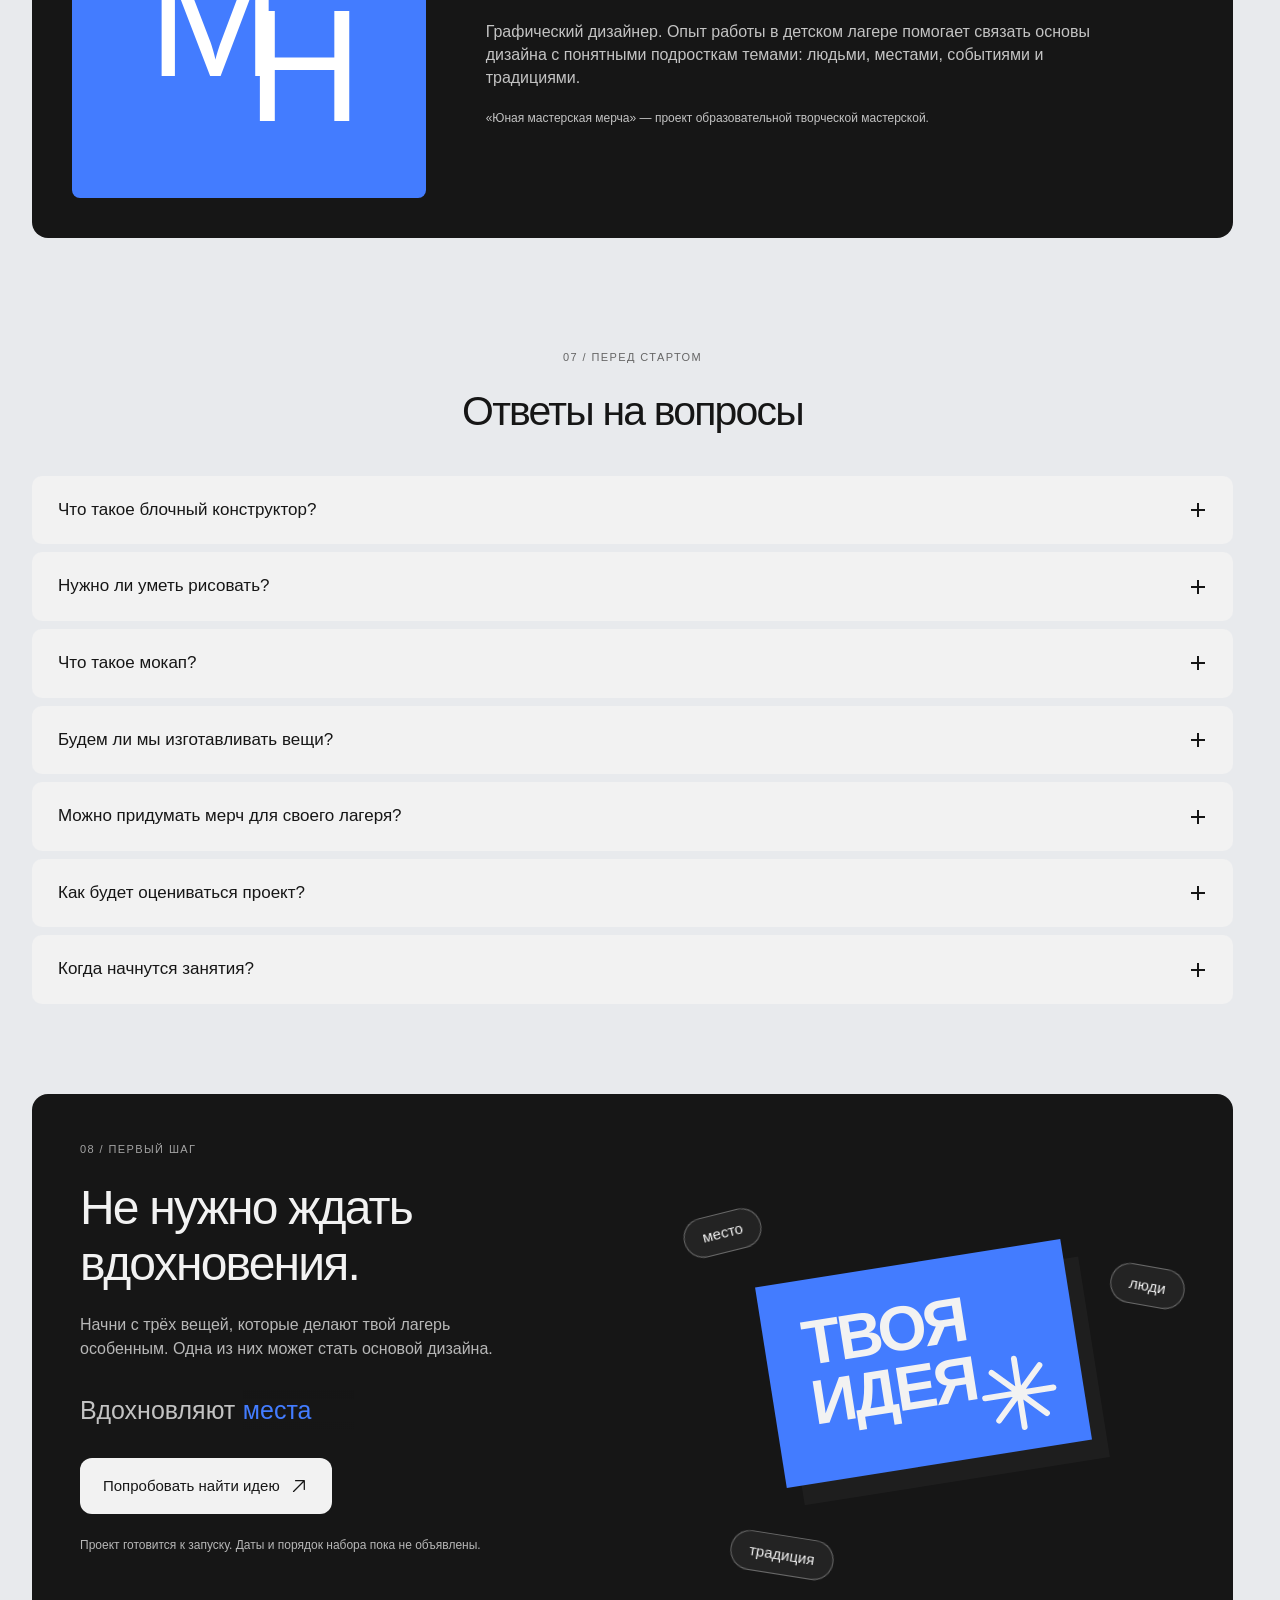
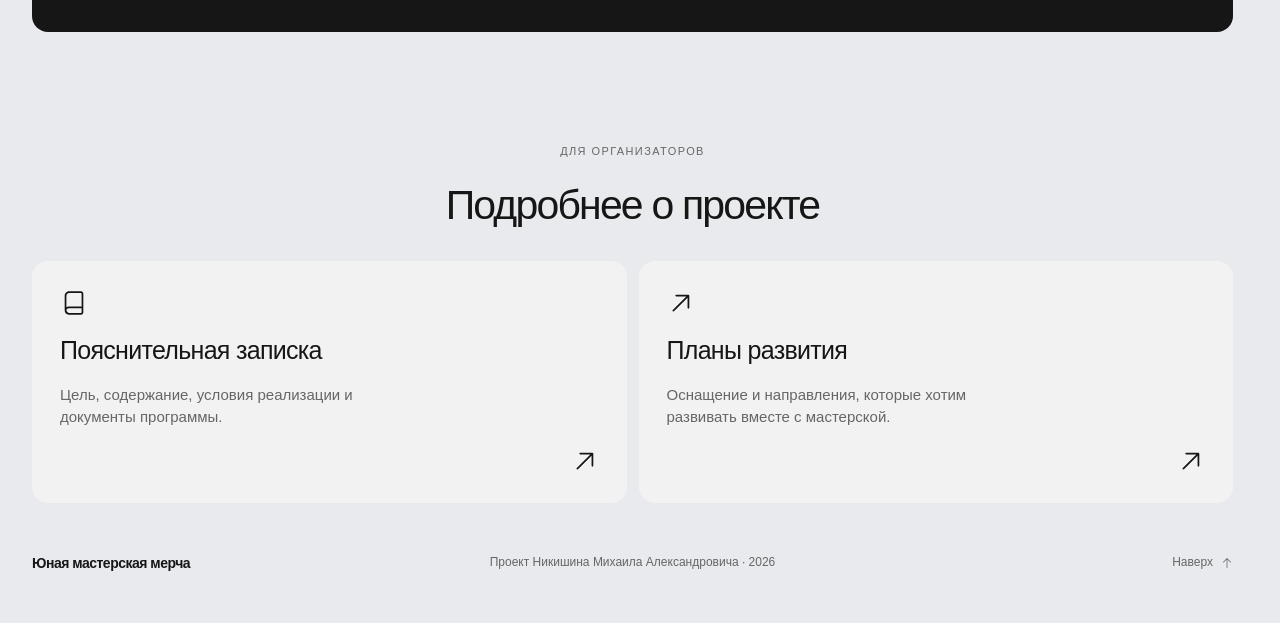
==== commit ccdd2938: "Add files via upload" ====
--- a/index.html
+++ b/index.html
@@ -1,4 +1,4 @@
-<!doctype html><html lang="ru"><head><meta charset="UTF-8"><meta name="viewport" content="width=device-width,initial-scale=1"><meta name="theme-color" content="#0A70FF"><meta name="description" content="Мастерская графического дизайна: 20 академических часов, проект о своём лагере и авторский предмет мерча."><title>Юная мастерская мерча — от идеи к своему дизайну</title><link rel="stylesheet" href="css-styles.css?v=full-video-frame-v8"><link rel="stylesheet" href="css-hero-layout.css?v=full-video-frame-v8"><link rel="stylesheet" href="css-ux-polish.css?v=full-video-frame-v8"><link rel="stylesheet" href="css-figma-hero.css?v=1117-2"></head><body class="figma-home"><a class="skip" href="#main">К содержанию</a><header class="site-header"><nav class="wrap nav glass-nav" aria-label="Основная навигация">
+<!doctype html><html lang="ru"><head><meta charset="UTF-8"><meta name="viewport" content="width=device-width,initial-scale=1"><meta name="theme-color" content="#0A70FF"><meta name="description" content="Мастерская графического дизайна: 20 академических часов, проект о своём лагере и авторский предмет мерча."><title>Юная мастерская мерча — от идеи к своему дизайну</title><link rel="stylesheet" href="css-styles.css?v=full-video-frame-v8"><link rel="stylesheet" href="css-hero-layout.css?v=full-video-frame-v8"><link rel="stylesheet" href="css-ux-polish.css?v=full-video-frame-v8"><link rel="stylesheet" href="css-figma-hero.css?v=1117-4"></head><body class="figma-home"><a class="skip" href="#main">К содержанию</a><header class="site-header"><nav class="wrap nav glass-nav" aria-label="Основная навигация">
 <a class="brand" href="index.html"><span class="brand-dot" aria-hidden="true"></span> Юная мастерская <span>мерча</span></a>
 <div class="navlinks" id="navigation">
 <details class="nav-dropdown"><summary><span class="nav-label">Мастерская</span><svg class="site-icon nav-chevron" viewBox="0 0 24 24" width="20" height="20" fill="none" stroke="currentColor" stroke-width="1.7" aria-hidden="true"><path d="m6 9 6 6 6-6"/></svg></summary><div class="nav-panel nav-panel-workshop">
@@ -50,7 +50,7 @@
 </svg></a>
 </div><a class="nav-cta" href="index.html#start">Придумать идею <svg class="site-icon" aria-hidden="true" focusable="false" width="24" height="24" viewBox="0 0 24 24" fill="none" xmlns="http://www.w3.org/2000/svg">
 <path d="M7.86515 6.38599L16.5545 6.38599L4.93012 18.0104C4.81861 18.1219 4.74955 18.2598 4.72295 18.404C4.71462 18.4491 4.71045 18.4949 4.71045 18.5407C4.71045 18.7326 4.78367 18.9246 4.93012 19.071C4.96673 19.1076 5.00619 19.1397 5.04777 19.1671C5.33889 19.3594 5.7345 19.3273 5.99078 19.071L17.6152 7.44665L17.6152 16.136C17.6152 16.5502 17.951 16.886 18.3652 16.886C18.7794 16.886 19.1152 16.5502 19.1152 16.136V5.63599C19.1152 5.22177 18.7794 4.88599 18.3652 4.88599L7.86515 4.88599C7.45094 4.88599 7.11515 5.22177 7.11515 5.63599C7.11515 6.0502 7.45094 6.38599 7.86515 6.38599Z" fill="currentColor"/>
-</svg></a><button type="button" class="menu" aria-label="Открыть меню" aria-expanded="false" aria-controls="navigation"><svg class="site-icon menu-morph" width="24" height="24" viewBox="0 0 24 24" fill="none" stroke="currentColor" stroke-width="1.5" stroke-linecap="round" aria-hidden="true"><path class="menu-line-a" d="M3.75 6.75h16.5"/><path class="menu-line-b" d="M3.75 12h16.5"/><path class="menu-line-c" d="M3.75 17.25h16.5"/></svg></button></nav></header><main id="main" class="wrap"><section class="figma-hero" aria-labelledby="hero-title"><h1 id="hero-title">ЮНАЯ</h1><p class="figma-workshop">МАСТЕРСКАЯ</p><span class="figma-arrow" aria-hidden="true">⟶</span><p class="figma-merch">МЕРЧА</p><div class="figma-video-wrap"><video id="hero-mascot-video" autoplay muted loop playsinline preload="auto" aria-label="Анимированный маскот Орлёнок"><source src="assets/hero/mascot-latest.mp4" type="video/mp4"></video><canvas id="hero-mascot-canvas" aria-hidden="true"></canvas></div><p class="figma-description">От первых занятий и авторского мерча — к новым творческим возможностям и сообществу, в котором можно учиться после смены.</p><p class="figma-location">В ОРЛЁНКЕ</p></section><div class="principle-ribbon" aria-label="Идеи мастерской"><p class="visually-hidden">Мастерская, которая растёт вместе с детьми. Самостоятельные проекты детей. Знакомим с новой профессией.</p><div class="ribbon-track"><div class="ribbon-group" aria-hidden="true"><span class="ribbon-item">Мастерская, которая растёт <span class="ribbon-highlight">Вместе с детьми</span></span><span class="ribbon-dot"></span><span class="ribbon-item">Самостоятельные <span class="ribbon-highlight">проекты</span> детей</span><span class="ribbon-dot"></span><span class="ribbon-item">Открываем мир <span class="ribbon-highlight">профессий</span></span><span class="ribbon-dot"></span></div><div class="ribbon-group" aria-hidden="true"><span class="ribbon-item">Мастерская, которая растёт <span class="ribbon-highlight">Вместе с детьми</span></span><span class="ribbon-dot"></span><span class="ribbon-item">Самостоятельные <span class="ribbon-highlight">проекты</span> детей</span><span class="ribbon-dot"></span><span class="ribbon-item">Открываем мир <span class="ribbon-highlight">профессий</span></span><span class="ribbon-dot"></span></div></div></div><div class="benefits">
+</svg></a><button type="button" class="menu" aria-label="Открыть меню" aria-expanded="false" aria-controls="navigation"><svg class="site-icon menu-morph" width="24" height="24" viewBox="0 0 24 24" fill="none" stroke="currentColor" stroke-width="1.5" stroke-linecap="round" aria-hidden="true"><path class="menu-line-a" d="M3.75 6.75h16.5"/><path class="menu-line-b" d="M3.75 12h16.5"/><path class="menu-line-c" d="M3.75 17.25h16.5"/></svg></button></nav></header><main id="main" class="wrap"><section class="figma-hero" aria-labelledby="hero-title"><h1 id="hero-title" class="hero-accessible-title">Юная мастерская мерча</h1><div class="hero-marquee" aria-hidden="true"><div class="hero-marquee-track"><span>ЮНАЯ мастерская мерча&nbsp;</span><span>ЮНАЯ мастерская мерча&nbsp;</span></div></div><div class="hero-tags" aria-hidden="true"><span class="hero-tag tag-project">Проект</span><span class="hero-tag tag-fonts">Шрифты</span><span class="hero-tag tag-hex">hex#</span><span class="hero-tag tag-self">Я Сам!</span><span class="hero-tag tag-cmyk">CMYK</span><span class="hero-tag tag-rgb">RGB</span><span class="hero-tag tag-merch">Мерч</span></div><p class="hero-intro-title">Мастерская,<br>которая растёт<br>вместе с детьми</p><div class="figma-video-wrap"><video id="hero-mascot-video" autoplay muted loop playsinline preload="auto" aria-label="Анимированный маскот Орлёнок"><source src="assets/hero/mascot-latest.mp4" type="video/mp4"></video><canvas id="hero-mascot-canvas" aria-hidden="true"></canvas></div><p class="figma-description">От первых занятий и авторского мерча — к новым творческим возможностям и сообществу, в котором можно учиться после смены.</p><p class="figma-location">В ОРЛЁНКЕ</p></section><div class="principle-ribbon" aria-label="Идеи мастерской"><p class="visually-hidden">Мастерская, которая растёт вместе с детьми. Самостоятельные проекты детей. Знакомим с новой профессией.</p><div class="ribbon-track"><div class="ribbon-group" aria-hidden="true"><span class="ribbon-item">Мастерская, которая растёт <span class="ribbon-highlight">Вместе с детьми</span></span><span class="ribbon-dot"></span><span class="ribbon-item">Самостоятельные <span class="ribbon-highlight">проекты</span> детей</span><span class="ribbon-dot"></span><span class="ribbon-item">Открываем мир <span class="ribbon-highlight">профессий</span></span><span class="ribbon-dot"></span></div><div class="ribbon-group" aria-hidden="true"><span class="ribbon-item">Мастерская, которая растёт <span class="ribbon-highlight">Вместе с детьми</span></span><span class="ribbon-dot"></span><span class="ribbon-item">Самостоятельные <span class="ribbon-highlight">проекты</span> детей</span><span class="ribbon-dot"></span><span class="ribbon-item">Открываем мир <span class="ribbon-highlight">профессий</span></span><span class="ribbon-dot"></span></div></div></div><div class="benefits">
 <div><svg class="site-icon" aria-hidden="true" focusable="false" width="24" height="24" viewBox="0 0 24 24" fill="none" xmlns="http://www.w3.org/2000/svg">
 <path fill-rule="evenodd" clip-rule="evenodd" d="M4.00821 18.2584C4.00276 18.173 4 18.0868 4 18V6C4 3.79086 5.79086 2 8 2H18C19.1046 2 20 2.89543 20 4V20C20 21.1046 19.1046 22 18 22H7.5C5.567 22 4 20.433 4 18.5C4 18.4188 4.00277 18.3382 4.00821 18.2584ZM5.5 6C5.5 4.61929 6.61929 3.5 8 3.5H18C18.2761 3.5 18.5 3.72386 18.5 4V15H7.5C6.75638 15 6.06692 15.2319 5.5 15.6273V6ZM5.51378 18.264C5.63054 17.2707 6.47527 16.5 7.5 16.5H18.5V20C18.5 20.2761 18.2761 20.5 18 20.5H8C6.70846 20.5 5.64567 19.5206 5.51378 18.264Z" fill="currentColor"/>
 </svg>
@@ -371,4 +371,4 @@
 <p id="form-status" role="status">
 </p>
 </form>
-</dialog><script src="content-lessons.js"></script><script src="js-app.js?v=full-video-frame-v8"></script><script src="js-motion.js?v=full-video-frame-v8" defer></script><script src="js-figma-hero.js?v=1117-2" defer></script></body></html>
+</dialog><script src="content-lessons.js"></script><script src="js-app.js?v=full-video-frame-v8"></script><script src="js-motion.js?v=full-video-frame-v8" defer></script><script src="js-figma-hero.js?v=1117-4" defer></script></body></html>
--- a/css-figma-hero.css
+++ b/css-figma-hero.css
@@ -3,4 +3,8 @@
 @media(min-width:1498px){.figma-home #main{background:linear-gradient(#0a70ff 0 1135px,#e8eaed 1135px)}}
 @media(max-width:760px){.figma-home .site-header{padding:14px 0 0}.figma-home .glass-nav{width:calc(100% - 28px);min-height:60px;padding:8px 16px;border-radius:20px}.figma-home .navlinks{color:#161618;background:#f8faff}.figma-hero{aspect-ratio:auto;height:780px;min-height:100svh}.figma-home .figma-hero h1{top:105px;font-size:34vw;left:1%;width:98%}.figma-workshop,.figma-merch{top:calc(105px + 33vw);font-size:5vw}.figma-workshop{left:5%}.figma-merch{right:5%}.figma-arrow{top:calc(101px + 33vw);font-size:9vw;right:30%}.figma-video-wrap{left:7%;top:245px;width:86%;height:390px}.figma-description{top:auto;bottom:30px;left:6%;width:53%;font-size:12px;line-height:1.4}.figma-location{bottom:33px;right:5%;font-size:5vw;writing-mode:vertical-rl}.figma-home #main>:not(.figma-hero){width:calc(100% - 28px)}}
 @media(min-width:761px){.figma-video-wrap{left:17%;top:5%;width:66%;height:100%}}
-@media(max-width:760px){.figma-video-wrap{left:-8%;top:165px;width:116%;height:500px}}+@media(max-width:760px){.figma-video-wrap{left:-8%;top:165px;width:116%;height:500px}}
+/* Ровный фон без свечения под маскотом. */
+.figma-hero::after{display:none}
+
+.figma-home .figma-hero .hero-accessible-title{position:absolute!important;width:1px!important;height:1px!important;overflow:hidden!important;clip-path:inset(50%);font-size:1px!important}.hero-marquee{position:absolute;inset:8% 0 auto;height:43%;overflow:hidden;z-index:0;pointer-events:none}.hero-marquee-track{display:flex;width:max-content;animation:hero-marquee 45s linear infinite;will-change:transform}.hero-marquee-track>span{flex:none;font-size:min(35.29vw,528px);line-height:.94;font-weight:700;letter-spacing:-.057em;color:#fff;white-space:nowrap}.hero-tags{position:absolute;inset:0;z-index:5;pointer-events:none}.hero-tag{position:absolute;display:block;border-radius:12px;padding:.32em .55em;font-size:min(2.6vw,39px);line-height:1.1;white-space:nowrap;color:white;transform:translate(var(--mx,0px),var(--my,0px)) rotate(var(--angle));transition:transform .2s ease-out;animation:tag-float 5s ease-in-out infinite alternate}.tag-project{left:26%;top:35%;background:#ff008c;--angle:-34deg}.tag-fonts{left:66%;top:31%;background:#9ef020;--angle:37deg;animation-delay:-2s}.tag-hex{left:74%;top:53%;background:#c57dff;--angle:25deg;animation-delay:-1s}.tag-self{left:45%;top:26%;background:#6500bb;--angle:-17deg;animation-delay:-3s}.tag-cmyk{left:66%;top:70%;background:#f7ff39;color:#222;--angle:-28deg;animation-delay:-4s}.tag-rgb{left:27%;top:71%;background:#363b3d;--angle:-30deg;animation-delay:-2.5s}.tag-merch{left:22%;top:50%;background:#00c9ec;--angle:-89deg;animation-delay:-1.5s}.hero-intro-title{position:absolute;left:3.4%;top:70.5%;font-size:min(2.54vw,38px);font-weight:700;line-height:1.06;color:#fff;text-transform:uppercase;margin:0;z-index:4}.hero-intro-title br{display:block!important}.figma-description{top:83.3%;width:21.6%}.figma-location{font-family:SectorLocal,Arial,sans-serif;font-weight:700}.figma-hero::after{display:none}@keyframes hero-marquee{to{transform:translateX(-50%)}}@keyframes tag-float{from{translate:0 -6px}to{translate:0 6px}}@media(max-width:760px){.hero-marquee{top:108px;height:170px}.hero-marquee-track>span{font-size:34vw}.hero-tag{font-size:16px;border-radius:7px}.tag-project{left:7%;top:35%}.tag-fonts{left:71%;top:38%}.tag-hex{left:79%;top:52%}.tag-self{left:45%;top:31%}.tag-cmyk{left:72%;top:66%}.tag-rgb{left:14%;top:66%}.tag-merch{left:1%;top:51%}.hero-intro-title{top:auto;bottom:150px;left:6%;font-size:19px}.figma-description{top:auto;bottom:25px;width:66%;font-size:12px}.figma-location{bottom:30px}}@media(prefers-reduced-motion:reduce){.hero-marquee-track,.hero-tag{animation:none!important;transition:none!important}}
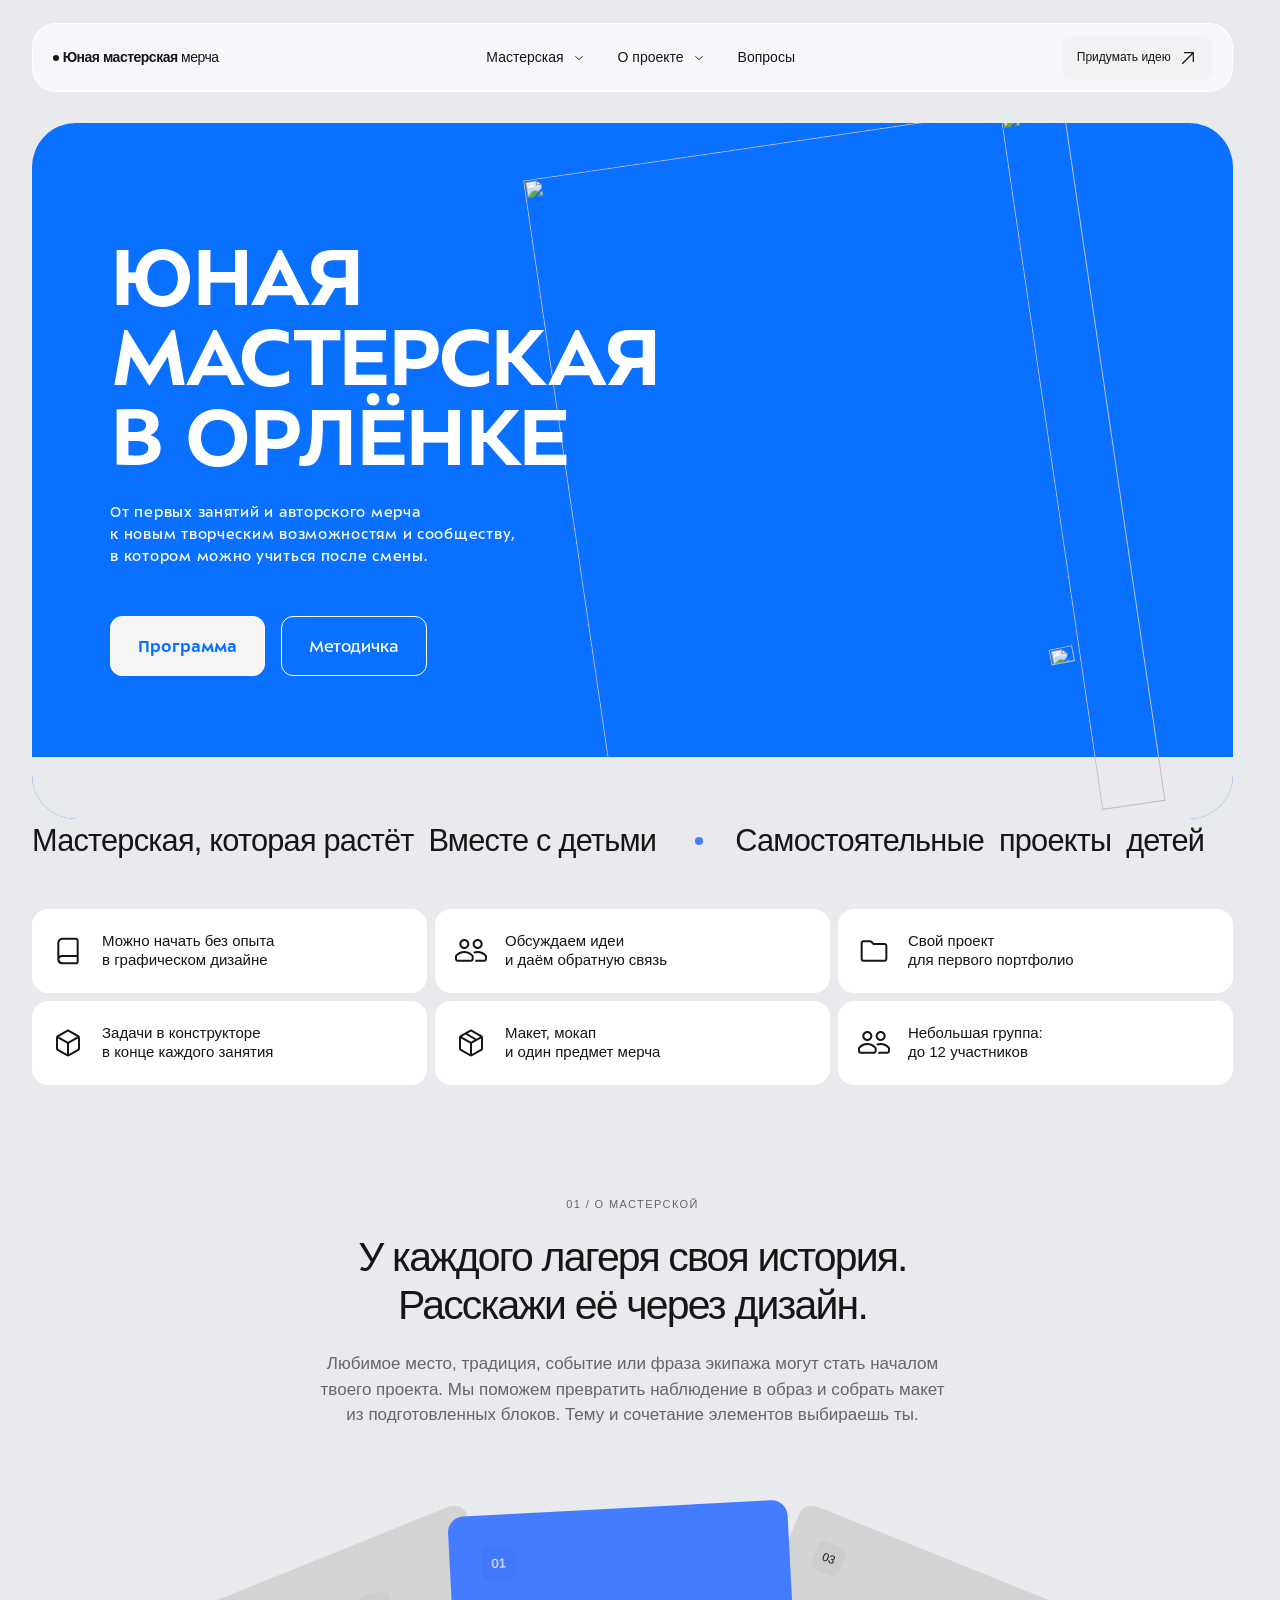
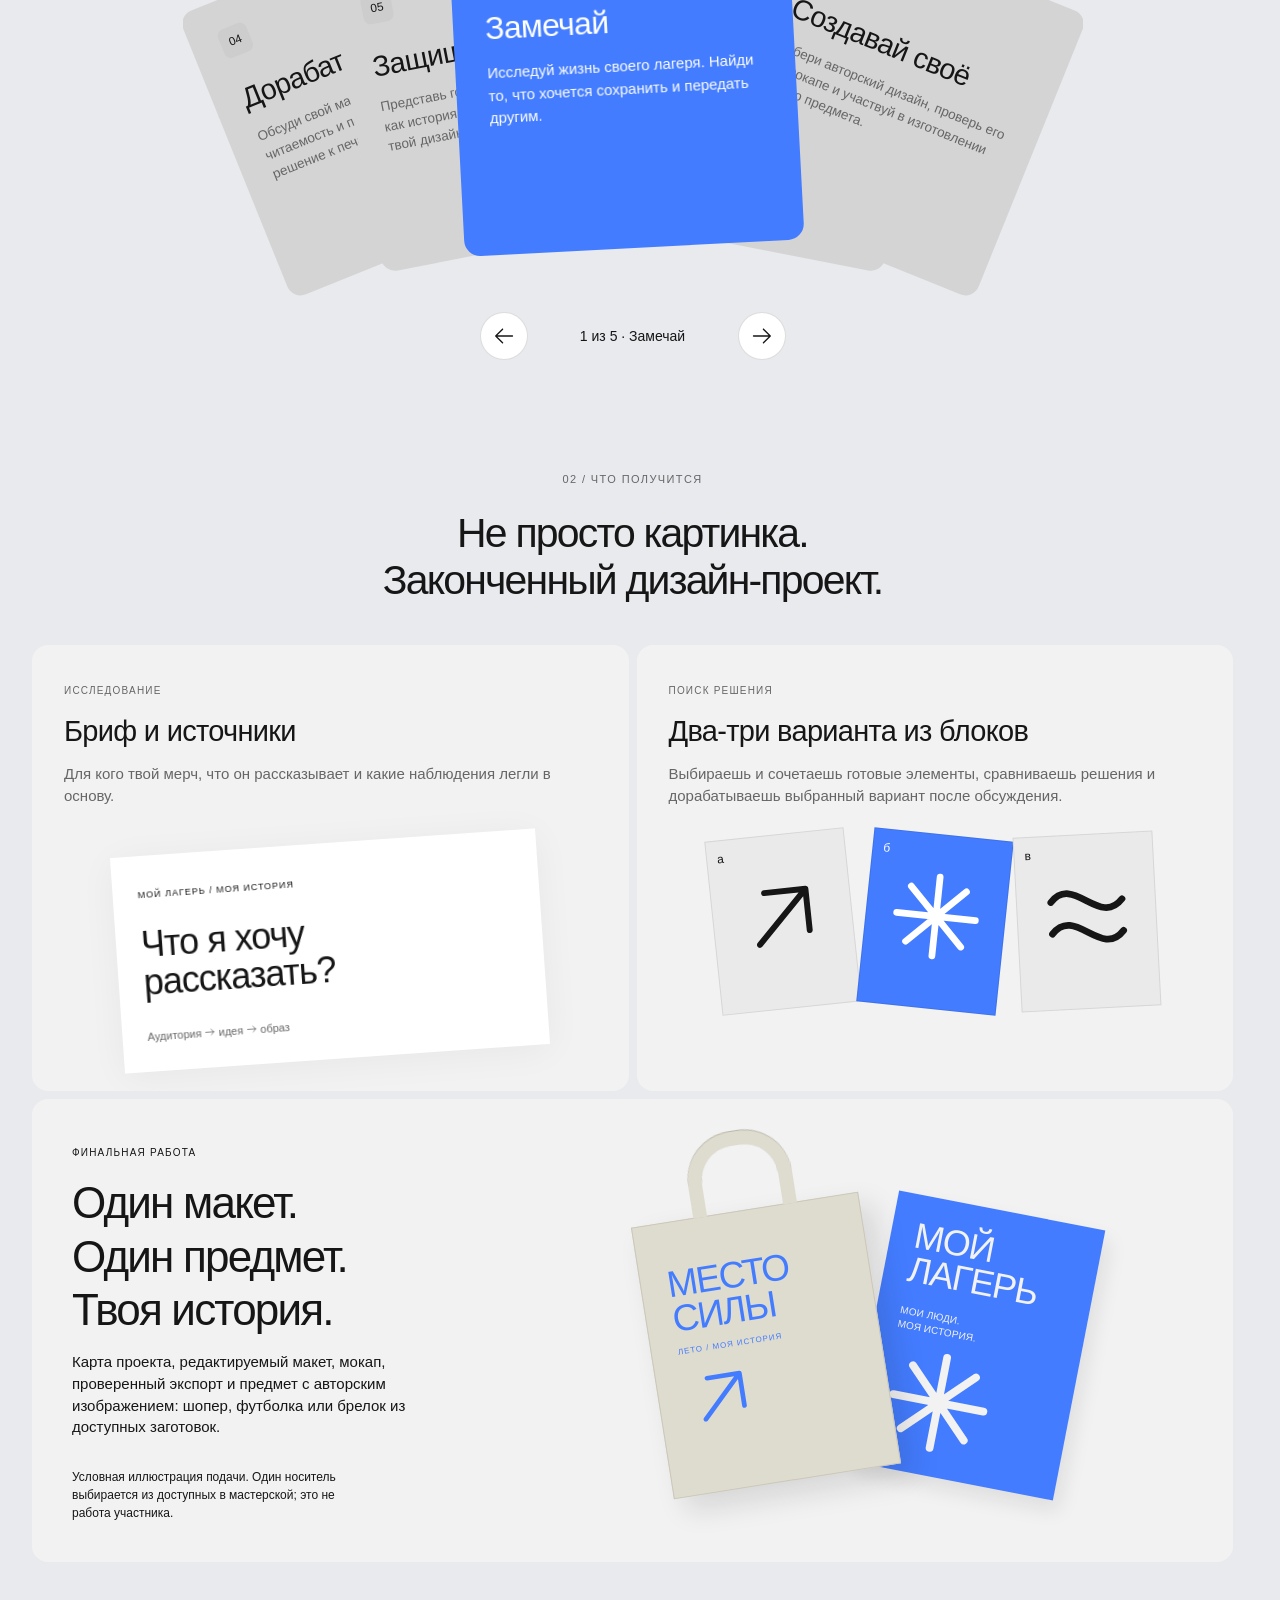
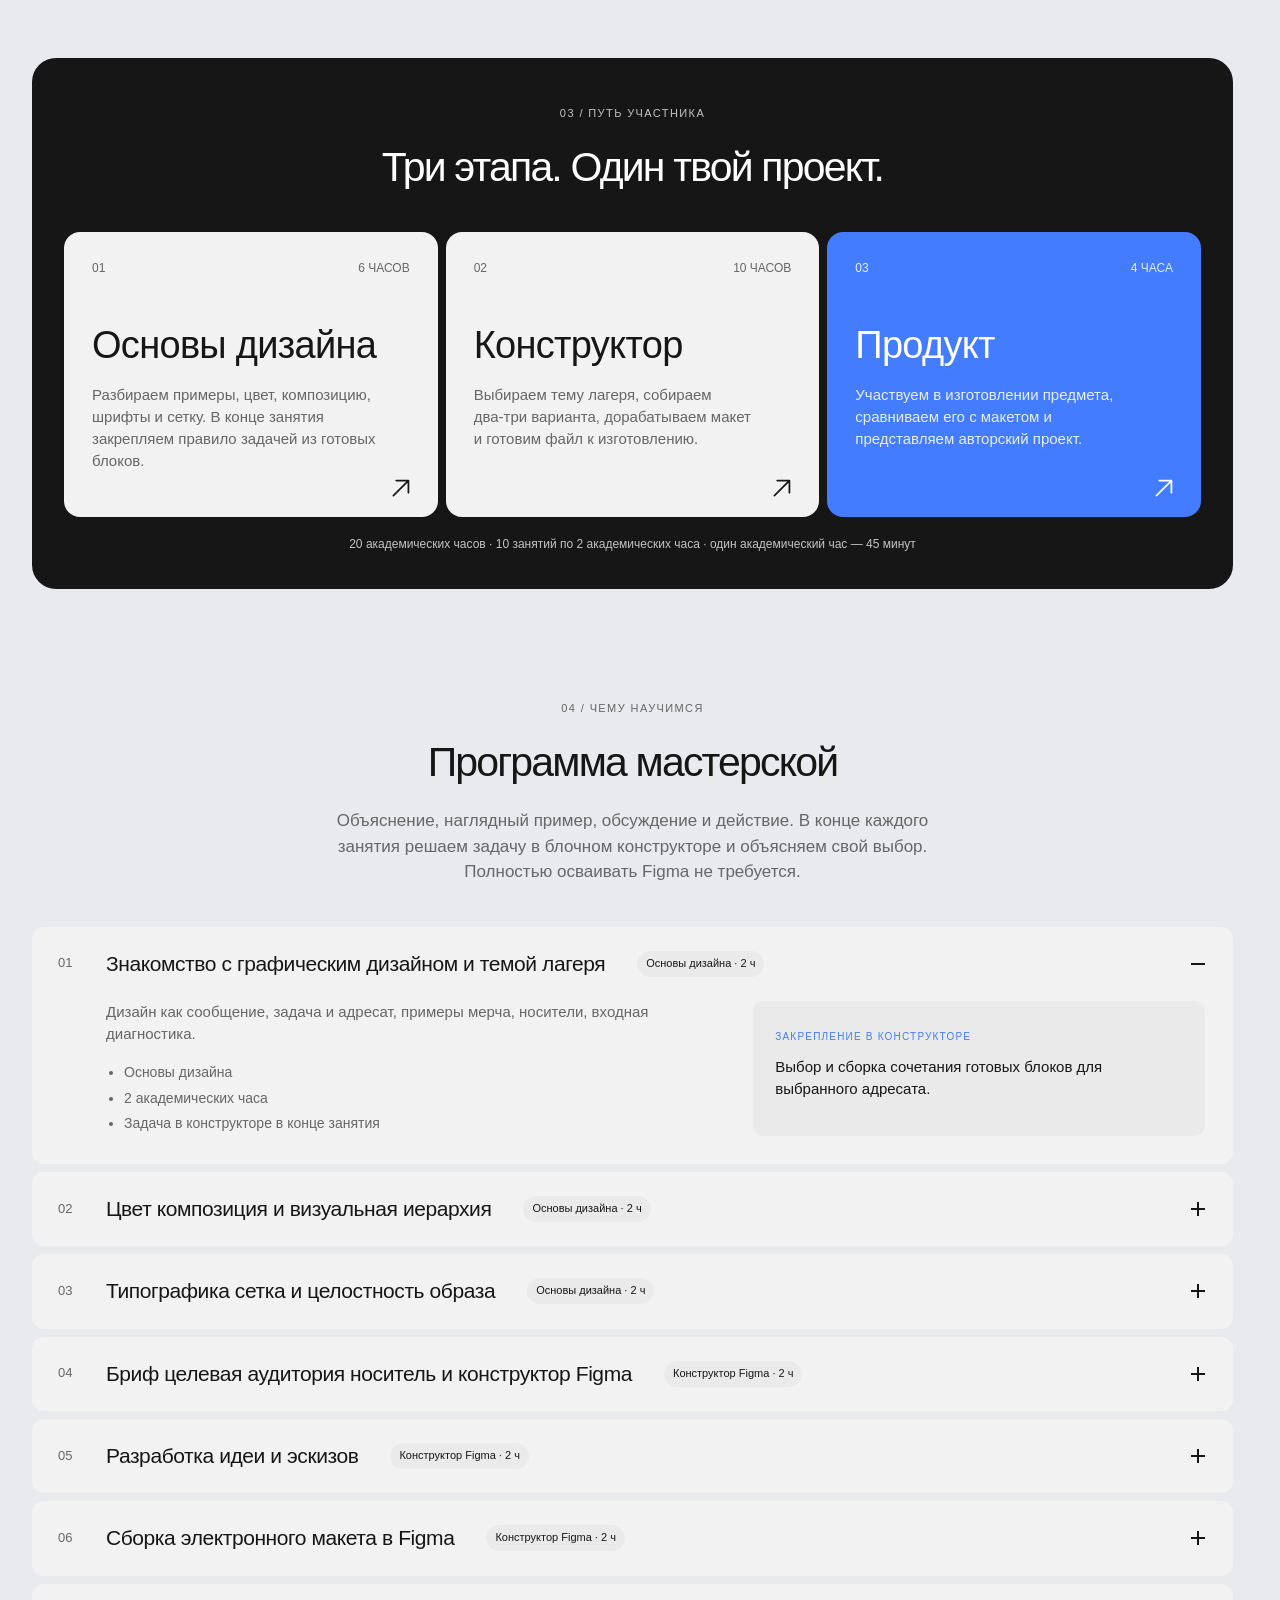
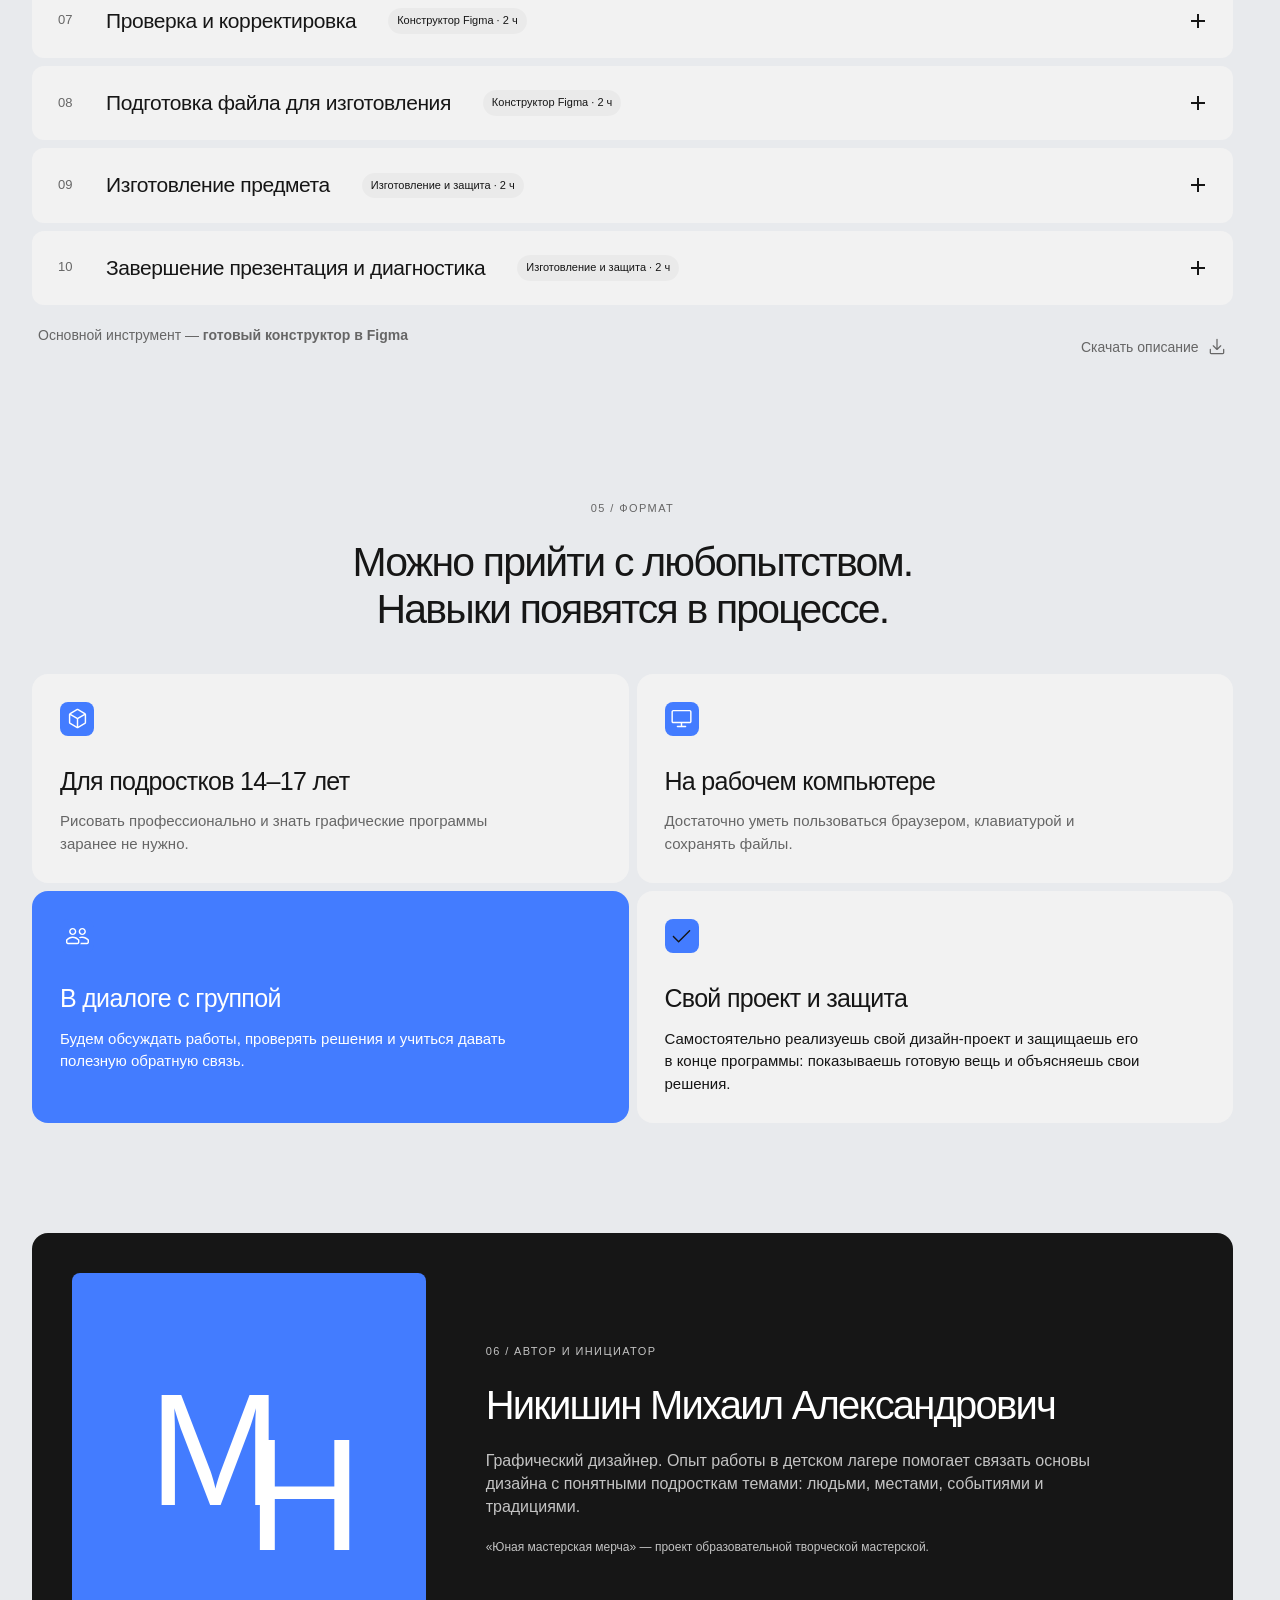
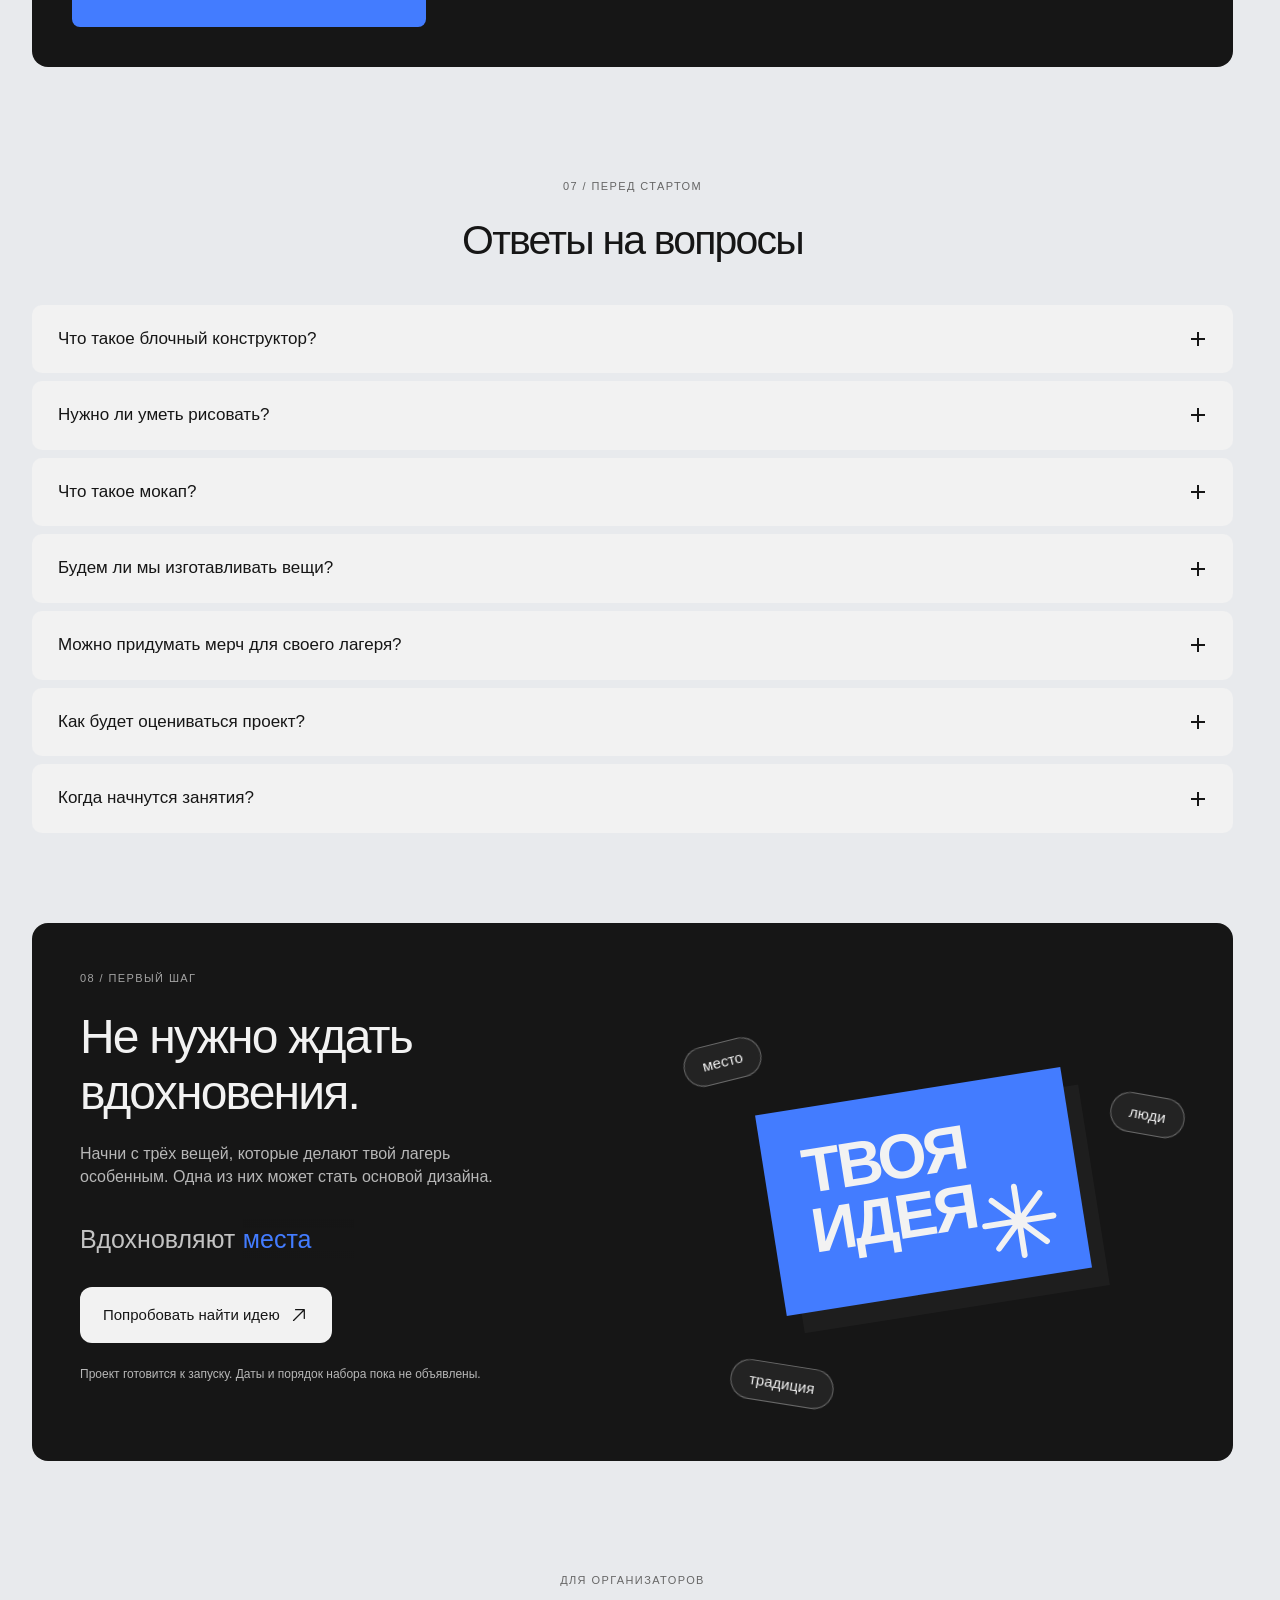
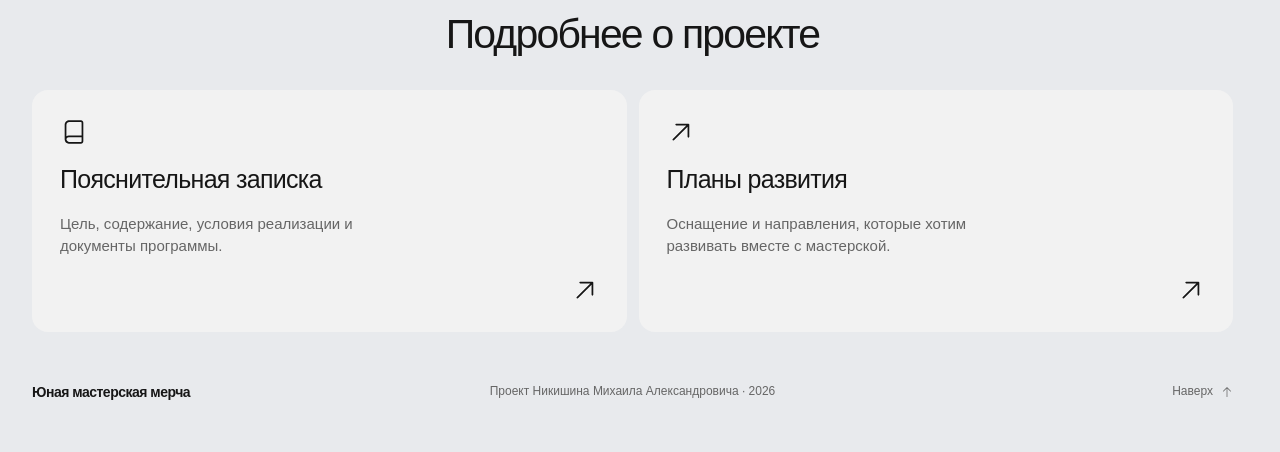
==== commit a20e1799: "Add files via upload" ====
--- a/index.html
+++ b/index.html
@@ -1,4 +1,4 @@
-<!doctype html><html lang="ru"><head><meta charset="UTF-8"><meta name="viewport" content="width=device-width,initial-scale=1"><meta name="theme-color" content="#0A70FF"><meta name="description" content="Мастерская графического дизайна: 20 академических часов, проект о своём лагере и авторский предмет мерча."><title>Юная мастерская мерча — от идеи к своему дизайну</title><link rel="stylesheet" href="css-styles.css?v=full-video-frame-v8"><link rel="stylesheet" href="css-hero-layout.css?v=full-video-frame-v8"><link rel="stylesheet" href="css-ux-polish.css?v=full-video-frame-v8"><link rel="stylesheet" href="css-figma-hero.css?v=1117-4"></head><body class="figma-home"><a class="skip" href="#main">К содержанию</a><header class="site-header"><nav class="wrap nav glass-nav" aria-label="Основная навигация">
+<!doctype html><html lang="ru"><head><meta charset="UTF-8"><meta name="viewport" content="width=device-width,initial-scale=1"><meta name="theme-color" content="#0A70FF"><meta name="description" content="Мастерская графического дизайна: 20 академических часов, проект о своём лагере и авторский предмет мерча."><title>Юная мастерская мерча — от идеи к своему дизайну</title><link rel="stylesheet" href="css-styles.css?v=full-video-frame-v8"><link rel="stylesheet" href="css-hero-layout.css?v=full-video-frame-v8"><link rel="stylesheet" href="css-ux-polish.css?v=full-video-frame-v8"><link rel="stylesheet" href="css-figma-hero.css?v=1117-light-ribbon"></head><body class="figma-home"><a class="skip" href="#main">К содержанию</a><header class="site-header"><nav class="wrap nav glass-nav" aria-label="Основная навигация">
 <a class="brand" href="index.html"><span class="brand-dot" aria-hidden="true"></span> Юная мастерская <span>мерча</span></a>
 <div class="navlinks" id="navigation">
 <details class="nav-dropdown"><summary><span class="nav-label">Мастерская</span><svg class="site-icon nav-chevron" viewBox="0 0 24 24" width="20" height="20" fill="none" stroke="currentColor" stroke-width="1.7" aria-hidden="true"><path d="m6 9 6 6 6-6"/></svg></summary><div class="nav-panel nav-panel-workshop">
@@ -50,7 +50,7 @@
 </svg></a>
 </div><a class="nav-cta" href="index.html#start">Придумать идею <svg class="site-icon" aria-hidden="true" focusable="false" width="24" height="24" viewBox="0 0 24 24" fill="none" xmlns="http://www.w3.org/2000/svg">
 <path d="M7.86515 6.38599L16.5545 6.38599L4.93012 18.0104C4.81861 18.1219 4.74955 18.2598 4.72295 18.404C4.71462 18.4491 4.71045 18.4949 4.71045 18.5407C4.71045 18.7326 4.78367 18.9246 4.93012 19.071C4.96673 19.1076 5.00619 19.1397 5.04777 19.1671C5.33889 19.3594 5.7345 19.3273 5.99078 19.071L17.6152 7.44665L17.6152 16.136C17.6152 16.5502 17.951 16.886 18.3652 16.886C18.7794 16.886 19.1152 16.5502 19.1152 16.136V5.63599C19.1152 5.22177 18.7794 4.88599 18.3652 4.88599L7.86515 4.88599C7.45094 4.88599 7.11515 5.22177 7.11515 5.63599C7.11515 6.0502 7.45094 6.38599 7.86515 6.38599Z" fill="currentColor"/>
-</svg></a><button type="button" class="menu" aria-label="Открыть меню" aria-expanded="false" aria-controls="navigation"><svg class="site-icon menu-morph" width="24" height="24" viewBox="0 0 24 24" fill="none" stroke="currentColor" stroke-width="1.5" stroke-linecap="round" aria-hidden="true"><path class="menu-line-a" d="M3.75 6.75h16.5"/><path class="menu-line-b" d="M3.75 12h16.5"/><path class="menu-line-c" d="M3.75 17.25h16.5"/></svg></button></nav></header><main id="main" class="wrap"><section class="figma-hero" aria-labelledby="hero-title"><h1 id="hero-title" class="hero-accessible-title">Юная мастерская мерча</h1><div class="hero-marquee" aria-hidden="true"><div class="hero-marquee-track"><span>ЮНАЯ мастерская мерча&nbsp;</span><span>ЮНАЯ мастерская мерча&nbsp;</span></div></div><div class="hero-tags" aria-hidden="true"><span class="hero-tag tag-project">Проект</span><span class="hero-tag tag-fonts">Шрифты</span><span class="hero-tag tag-hex">hex#</span><span class="hero-tag tag-self">Я Сам!</span><span class="hero-tag tag-cmyk">CMYK</span><span class="hero-tag tag-rgb">RGB</span><span class="hero-tag tag-merch">Мерч</span></div><p class="hero-intro-title">Мастерская,<br>которая растёт<br>вместе с детьми</p><div class="figma-video-wrap"><video id="hero-mascot-video" autoplay muted loop playsinline preload="auto" aria-label="Анимированный маскот Орлёнок"><source src="assets/hero/mascot-latest.mp4" type="video/mp4"></video><canvas id="hero-mascot-canvas" aria-hidden="true"></canvas></div><p class="figma-description">От первых занятий и авторского мерча — к новым творческим возможностям и сообществу, в котором можно учиться после смены.</p><p class="figma-location">В ОРЛЁНКЕ</p></section><div class="principle-ribbon" aria-label="Идеи мастерской"><p class="visually-hidden">Мастерская, которая растёт вместе с детьми. Самостоятельные проекты детей. Знакомим с новой профессией.</p><div class="ribbon-track"><div class="ribbon-group" aria-hidden="true"><span class="ribbon-item">Мастерская, которая растёт <span class="ribbon-highlight">Вместе с детьми</span></span><span class="ribbon-dot"></span><span class="ribbon-item">Самостоятельные <span class="ribbon-highlight">проекты</span> детей</span><span class="ribbon-dot"></span><span class="ribbon-item">Открываем мир <span class="ribbon-highlight">профессий</span></span><span class="ribbon-dot"></span></div><div class="ribbon-group" aria-hidden="true"><span class="ribbon-item">Мастерская, которая растёт <span class="ribbon-highlight">Вместе с детьми</span></span><span class="ribbon-dot"></span><span class="ribbon-item">Самостоятельные <span class="ribbon-highlight">проекты</span> детей</span><span class="ribbon-dot"></span><span class="ribbon-item">Открываем мир <span class="ribbon-highlight">профессий</span></span><span class="ribbon-dot"></span></div></div></div><div class="benefits">
+</svg></a><button type="button" class="menu" aria-label="Открыть меню" aria-expanded="false" aria-controls="navigation"><svg class="site-icon menu-morph" width="24" height="24" viewBox="0 0 24 24" fill="none" stroke="currentColor" stroke-width="1.5" stroke-linecap="round" aria-hidden="true"><path class="menu-line-a" d="M3.75 6.75h16.5"/><path class="menu-line-b" d="M3.75 12h16.5"/><path class="menu-line-c" d="M3.75 17.25h16.5"/></svg></button></nav></header><main id="main" class="wrap"><section class="light-hero" aria-labelledby="hero-title"><div class="light-art" aria-hidden="true"><img class="light-glow" src="assets/hero-light/glow.svg" alt=""><div class="light-mascot"><img src="assets/hero-light/mascot.png" alt=""></div><div class="light-floor"></div><div class="light-wing"><img src="assets/hero-light/wing.png" alt=""></div><div class="light-detail"><img src="assets/hero-light/detail.png" alt=""></div></div><div class="light-copy"><h1 id="hero-title">Юная<br>мастерская<br>в Орлёнке</h1><p>От первых занятий и авторского мерча<br>к новым творческим возможностям и сообществу,<br>в котором можно учиться после смены.</p><div class="light-actions"><a class="light-primary" href="#program">Программа</a><a href="explanatory-note.html">Методичка</a></div></div></section><div class="principle-ribbon" aria-label="Идеи мастерской"><p class="visually-hidden">Мастерская, которая растёт вместе с детьми. Самостоятельные проекты детей. Знакомим с новой профессией.</p><div class="ribbon-track"><div class="ribbon-group" aria-hidden="true"><span class="ribbon-item">Мастерская, которая растёт <span class="ribbon-highlight">Вместе с детьми</span></span><span class="ribbon-dot"></span><span class="ribbon-item">Самостоятельные <span class="ribbon-highlight">проекты</span> детей</span><span class="ribbon-dot"></span><span class="ribbon-item">Открываем мир <span class="ribbon-highlight">профессий</span></span><span class="ribbon-dot"></span></div><div class="ribbon-group" aria-hidden="true"><span class="ribbon-item">Мастерская, которая растёт <span class="ribbon-highlight">Вместе с детьми</span></span><span class="ribbon-dot"></span><span class="ribbon-item">Самостоятельные <span class="ribbon-highlight">проекты</span> детей</span><span class="ribbon-dot"></span><span class="ribbon-item">Открываем мир <span class="ribbon-highlight">профессий</span></span><span class="ribbon-dot"></span></div></div></div><div class="benefits">
 <div><svg class="site-icon" aria-hidden="true" focusable="false" width="24" height="24" viewBox="0 0 24 24" fill="none" xmlns="http://www.w3.org/2000/svg">
 <path fill-rule="evenodd" clip-rule="evenodd" d="M4.00821 18.2584C4.00276 18.173 4 18.0868 4 18V6C4 3.79086 5.79086 2 8 2H18C19.1046 2 20 2.89543 20 4V20C20 21.1046 19.1046 22 18 22H7.5C5.567 22 4 20.433 4 18.5C4 18.4188 4.00277 18.3382 4.00821 18.2584ZM5.5 6C5.5 4.61929 6.61929 3.5 8 3.5H18C18.2761 3.5 18.5 3.72386 18.5 4V15H7.5C6.75638 15 6.06692 15.2319 5.5 15.6273V6ZM5.51378 18.264C5.63054 17.2707 6.47527 16.5 7.5 16.5H18.5V20C18.5 20.2761 18.2761 20.5 18 20.5H8C6.70846 20.5 5.64567 19.5206 5.51378 18.264Z" fill="currentColor"/>
 </svg>
@@ -371,4 +371,4 @@
 <p id="form-status" role="status">
 </p>
 </form>
-</dialog><script src="content-lessons.js"></script><script src="js-app.js?v=full-video-frame-v8"></script><script src="js-motion.js?v=full-video-frame-v8" defer></script><script src="js-figma-hero.js?v=1117-4" defer></script></body></html>
+</dialog><script src="content-lessons.js"></script><script src="js-app.js?v=full-video-frame-v8"></script><script src="js-motion.js?v=full-video-frame-v8" defer></script></body></html>
--- a/css-figma-hero.css
+++ b/css-figma-hero.css
@@ -1,10 +1,9 @@
 @font-face{font-family:SectorLocal;src:url('assets/fonts/ALS-Sector-Regular.otf')}@font-face{font-family:SectorLocal;src:url('assets/fonts/ALS-Sector-Bold.otf');font-weight:700}
-.figma-home{background:#e8eaed;overflow-x:clip}.figma-home .site-header{position:absolute;top:0;left:0;width:100%;padding: min(2.6vw,39px) 0 0;background:none;backdrop-filter:none;z-index:20}.figma-home .glass-nav{width:calc(100% - 6.8%);max-width:1396px;min-height:68px;padding:11px 28px 11px 41px;border-radius:24px;background:rgba(248,250,255,.86);border:1px solid rgba(255,255,255,.79);color:#161618;backdrop-filter:blur(22px);box-shadow:none}.figma-home .nav-cta{background:#f1f2f3;color:#161618;border-radius:8px}.figma-home #main{width:100%;max-width:none;padding:0;overflow-x:clip}.figma-hero{width:100%;max-width:1497px;height:auto;aspect-ratio:1497/1135;margin:0 auto;position:relative;isolation:isolate;background:#0a70ff;color:white;font-family:SectorLocal,Arial,sans-serif;overflow:hidden}.figma-hero:before{content:'';position:absolute;inset:0;z-index:-2;background:#0a70ff;box-shadow:0 0 0 100vmax #0a70ff;clip-path:inset(0 -100vmax)}.figma-hero:after{content:'';position:absolute;z-index:-1;inset:10% -16% -40%;background:url('assets/hero/glow.svg') center/100% 100% no-repeat;pointer-events:none}.figma-home .figma-hero h1{position:absolute;z-index:0;top:8%;left:1.4%;width:98.6%;font-size:35.29vw;font-size:min(35.29vw,528px);line-height:.91;letter-spacing:-.057em;color:white;-webkit-text-fill-color:white;font-weight:700;margin:0;text-align:center;text-wrap:nowrap;background:none;animation:none}.figma-workshop,.figma-merch{position:absolute;top:45.3%;font-size:min(4.07vw,61px);font-weight:700;line-height:.91;margin:0;letter-spacing:-.023em;z-index:3}.figma-workshop{left:3.27%}.figma-merch{right:3.9%}.figma-arrow{position:absolute;top:43.8%;right:25.5%;font-size:min(6vw,90px);font-family:Arial;line-height:1;z-index:3}.figma-video-wrap{position:absolute;z-index:2;left:27%;top:30.7%;width:46%;height:75%;pointer-events:none}.figma-video-wrap video,.figma-video-wrap canvas{position:absolute;inset:0;width:100%;height:100%;object-fit:contain}.figma-video-wrap canvas{display:none}.figma-video-wrap.keyed canvas{display:block}.figma-video-wrap.keyed video{opacity:0}.figma-description{position:absolute;left:3.4%;top:86%;width:20.3%;margin:0;font-size:min(1.1vw,16.43px);line-height:1.35;letter-spacing:.048em;z-index:4;color:white}.figma-location{position:absolute;right:3.9%;bottom:4.5%;font-family:monospace;font-size:min(3.62vw,54px);line-height:1;margin:0;color:white;z-index:4}.figma-home #main>:not(.figma-hero){max-width:1388px;width:calc(100% - 64px);margin-left:auto;margin-right:auto}.figma-home #main>.principle-ribbon{position:relative;background:#e8eaed;padding-top:30px;margin-top:0;z-index:4}.figma-home .figma-hero .motion-word,.figma-home .figma-hero .motion-text{animation:none!important;opacity:1!important;transform:none!important}
-@media(min-width:1498px){.figma-home #main{background:linear-gradient(#0a70ff 0 1135px,#e8eaed 1135px)}}
-@media(max-width:760px){.figma-home .site-header{padding:14px 0 0}.figma-home .glass-nav{width:calc(100% - 28px);min-height:60px;padding:8px 16px;border-radius:20px}.figma-home .navlinks{color:#161618;background:#f8faff}.figma-hero{aspect-ratio:auto;height:780px;min-height:100svh}.figma-home .figma-hero h1{top:105px;font-size:34vw;left:1%;width:98%}.figma-workshop,.figma-merch{top:calc(105px + 33vw);font-size:5vw}.figma-workshop{left:5%}.figma-merch{right:5%}.figma-arrow{top:calc(101px + 33vw);font-size:9vw;right:30%}.figma-video-wrap{left:7%;top:245px;width:86%;height:390px}.figma-description{top:auto;bottom:30px;left:6%;width:53%;font-size:12px;line-height:1.4}.figma-location{bottom:33px;right:5%;font-size:5vw;writing-mode:vertical-rl}.figma-home #main>:not(.figma-hero){width:calc(100% - 28px)}}
-@media(min-width:761px){.figma-video-wrap{left:17%;top:5%;width:66%;height:100%}}
-@media(max-width:760px){.figma-video-wrap{left:-8%;top:165px;width:116%;height:500px}}
-/* Ровный фон без свечения под маскотом. */
-.figma-hero::after{display:none}
+.figma-home{background:#e8eaed;overflow-x:clip}.figma-home .site-header{position:relative;background:transparent;backdrop-filter:none;padding:23px 0 31px;z-index:20}.figma-home .glass-nav{width:calc(100% - 64px);max-width:1396px;min-height:69px;padding:11px 20px;border-radius:24px;border:1px solid #ffffffc9;background:#f8faffdb;color:#161618;box-shadow:none;backdrop-filter:blur(22px)}.figma-home .nav-cta{background:#f1f2f3;color:#161618;border-radius:8px}.figma-home #main{max-width:none;width:100%;padding:0}.figma-home #main>.light-hero{position:relative;isolation:isolate;container-type:inline-size;width:calc(100% - 64px);max-width:1396px;aspect-ratio:1396/809;margin:0 auto 65px;padding:0;background:#0a70ff;border-radius:44px;overflow:hidden;color:#fff;font-family:SectorLocal,Arial,sans-serif}.light-art{position:absolute;inset:0;pointer-events:none;z-index:-1}.light-glow{position:absolute;left:32.7%;top:-1.25%;width:93%;height:auto;max-width:none}.light-mascot{position:absolute;left:40.9%;top:-8.9%;width:78.81%;height:145.43%;display:flex;align-items:center;justify-content:center}.light-mascot img{width:87.11%;height:89.14%;max-width:none;object-fit:cover;transform:rotate(-8.33deg)}.light-floor{position:absolute;top:91.1%;left:-18.05%;width:136.2%;height:21%;background:#e8eaed}.light-wing{position:absolute;left:80.57%;top:-4.28%;width:18.48%;height:104.32%;display:flex;align-items:center;justify-content:center}.light-wing img{width:53.82%;height:98.66%;max-width:none;transform:rotate(-8.33deg)}.light-detail{position:absolute;left:84.6%;top:74.94%;width:2.52%;height:3.48%;display:flex;align-items:center;justify-content:center}.light-detail img{width:89.4%;height:80.1%;max-width:none;transform:rotate(-11.02deg)}.light-copy{position:relative;padding:9.6% 0 10% 6.52%;width:58%}.figma-home .light-hero h1{font-family:SectorLocal,Arial,sans-serif;font-weight:700;font-size:7.284cqw;line-height:.91;letter-spacing:-.023em;text-transform:uppercase;color:#fff;-webkit-text-fill-color:#fff;background:none;animation:none;margin:0 0 2cqw;text-wrap:initial}.light-hero h1 br,.light-copy p br{display:block!important}.light-copy p{font-size:1.257cqw;line-height:1.46;letter-spacing:.048em;margin:0;color:#fff;max-width:39cqw}.light-actions{display:flex;gap:16px;margin-top:4.08cqw}.light-actions a{display:inline-flex;justify-content:center;align-items:center;min-height:60px;padding:15px 27px;border:1px solid #fff;border-radius:12px;color:#fff;font:400 17px SectorLocal,Arial,sans-serif;text-decoration:none;transition:background .2s,transform .2s}.light-actions a.light-primary{color:#0a70ff;background:#f5f5f5;font-weight:700}.light-actions a:hover{transform:translateY(-2px);background:#ffffff25}.light-actions a.light-primary:hover{background:#fff}.figma-home .light-hero .motion-text,.figma-home .light-hero .motion-word{animation:none!important;opacity:1!important;transform:none!important}.figma-home #main>:not(.light-hero){max-width:1396px;width:calc(100% - 64px);margin-left:auto;margin-right:auto}.light-eyebrow{font-size:13px;letter-spacing:.1em;margin-bottom:20px}.figma-home .light-development h1{font-size:5.3cqw;line-height:.98}.light-development .light-copy{padding-top:8%;width:56%}.light-development .light-copy p{max-width:33cqw}.figma-home.light-dev-page .back-link{display:block;margin-top:-12px;margin-bottom:20px}.figma-home.light-dev-page .preparation-section{margin-top:0}
+@media(max-width:1000px){.light-actions{gap:10px}.light-actions a{min-height:46px;padding:12px 18px;font-size:14px}.light-eyebrow{font-size:11px;margin-bottom:14px}}
+@media(max-width:760px){.figma-home .site-header{padding:14px 0 22px}.figma-home .glass-nav{width:calc(100% - 28px);min-height:60px;padding:8px 14px;border-radius:20px}.figma-home .navlinks{background:#f8faff;color:#161618}.figma-home #main>.light-hero{width:calc(100% - 28px);aspect-ratio:auto;min-height:780px;border-radius:28px;margin-bottom:32px}.light-copy,.light-development .light-copy{padding:36px 26px 0;width:100%}.figma-home .light-hero h1,.figma-home .light-development h1{font-size:12cqw;line-height:.95;margin-bottom:24px}.light-copy p,.light-development .light-copy p{font-size:14px;max-width:100%;line-height:1.5}.light-copy p br{display:none!important}.light-actions{margin-top:24px;gap:10px;flex-wrap:wrap}.light-actions a{font-size:14px;min-height:46px;padding:12px 19px}.light-art{top:380px;height:410px;bottom:auto}.light-mascot{left:-10%;width:130%;top:-7%;height:145%}.light-glow{left:-10%;width:130%;top:0}.light-wing{left:55.5%;width:30.5%;top:-2%;height:104%}.light-detail{left:62%;width:4.16%;top:77%;height:3.48%}.light-floor{top:92%;left:0;width:100%;height:25%}.light-development .light-art{top:420px}.figma-home #main>.light-development{min-height:830px}.figma-home #main>:not(.light-hero){width:calc(100% - 28px)}}
+.figma-home .light-hero h1{text-align:left}.figma-home .light-copy .motion-word{display:inline!important}.figma-home .light-copy{opacity:1!important}.figma-home .site-header .motion-word{opacity:1!important;transform:none!important;animation:none!important}
 
-.figma-home .figma-hero .hero-accessible-title{position:absolute!important;width:1px!important;height:1px!important;overflow:hidden!important;clip-path:inset(50%);font-size:1px!important}.hero-marquee{position:absolute;inset:8% 0 auto;height:43%;overflow:hidden;z-index:0;pointer-events:none}.hero-marquee-track{display:flex;width:max-content;animation:hero-marquee 45s linear infinite;will-change:transform}.hero-marquee-track>span{flex:none;font-size:min(35.29vw,528px);line-height:.94;font-weight:700;letter-spacing:-.057em;color:#fff;white-space:nowrap}.hero-tags{position:absolute;inset:0;z-index:5;pointer-events:none}.hero-tag{position:absolute;display:block;border-radius:12px;padding:.32em .55em;font-size:min(2.6vw,39px);line-height:1.1;white-space:nowrap;color:white;transform:translate(var(--mx,0px),var(--my,0px)) rotate(var(--angle));transition:transform .2s ease-out;animation:tag-float 5s ease-in-out infinite alternate}.tag-project{left:26%;top:35%;background:#ff008c;--angle:-34deg}.tag-fonts{left:66%;top:31%;background:#9ef020;--angle:37deg;animation-delay:-2s}.tag-hex{left:74%;top:53%;background:#c57dff;--angle:25deg;animation-delay:-1s}.tag-self{left:45%;top:26%;background:#6500bb;--angle:-17deg;animation-delay:-3s}.tag-cmyk{left:66%;top:70%;background:#f7ff39;color:#222;--angle:-28deg;animation-delay:-4s}.tag-rgb{left:27%;top:71%;background:#363b3d;--angle:-30deg;animation-delay:-2.5s}.tag-merch{left:22%;top:50%;background:#00c9ec;--angle:-89deg;animation-delay:-1.5s}.hero-intro-title{position:absolute;left:3.4%;top:70.5%;font-size:min(2.54vw,38px);font-weight:700;line-height:1.06;color:#fff;text-transform:uppercase;margin:0;z-index:4}.hero-intro-title br{display:block!important}.figma-description{top:83.3%;width:21.6%}.figma-location{font-family:SectorLocal,Arial,sans-serif;font-weight:700}.figma-hero::after{display:none}@keyframes hero-marquee{to{transform:translateX(-50%)}}@keyframes tag-float{from{translate:0 -6px}to{translate:0 6px}}@media(max-width:760px){.hero-marquee{top:108px;height:170px}.hero-marquee-track>span{font-size:34vw}.hero-tag{font-size:16px;border-radius:7px}.tag-project{left:7%;top:35%}.tag-fonts{left:71%;top:38%}.tag-hex{left:79%;top:52%}.tag-self{left:45%;top:31%}.tag-cmyk{left:72%;top:66%}.tag-rgb{left:14%;top:66%}.tag-merch{left:1%;top:51%}.hero-intro-title{top:auto;bottom:150px;left:6%;font-size:19px}.figma-description{top:auto;bottom:25px;width:66%;font-size:12px}.figma-location{bottom:30px}}@media(prefers-reduced-motion:reduce){.hero-marquee-track,.hero-tag{animation:none!important;transition:none!important}}+/* Лента примыкает к главному слайду на всех экранах. */
+.figma-home:not(.light-dev-page) #main>.light-hero{margin-bottom:0}
+.figma-home #main>.light-hero+.principle-ribbon{margin-top:0;padding-top:0;border-top:0}
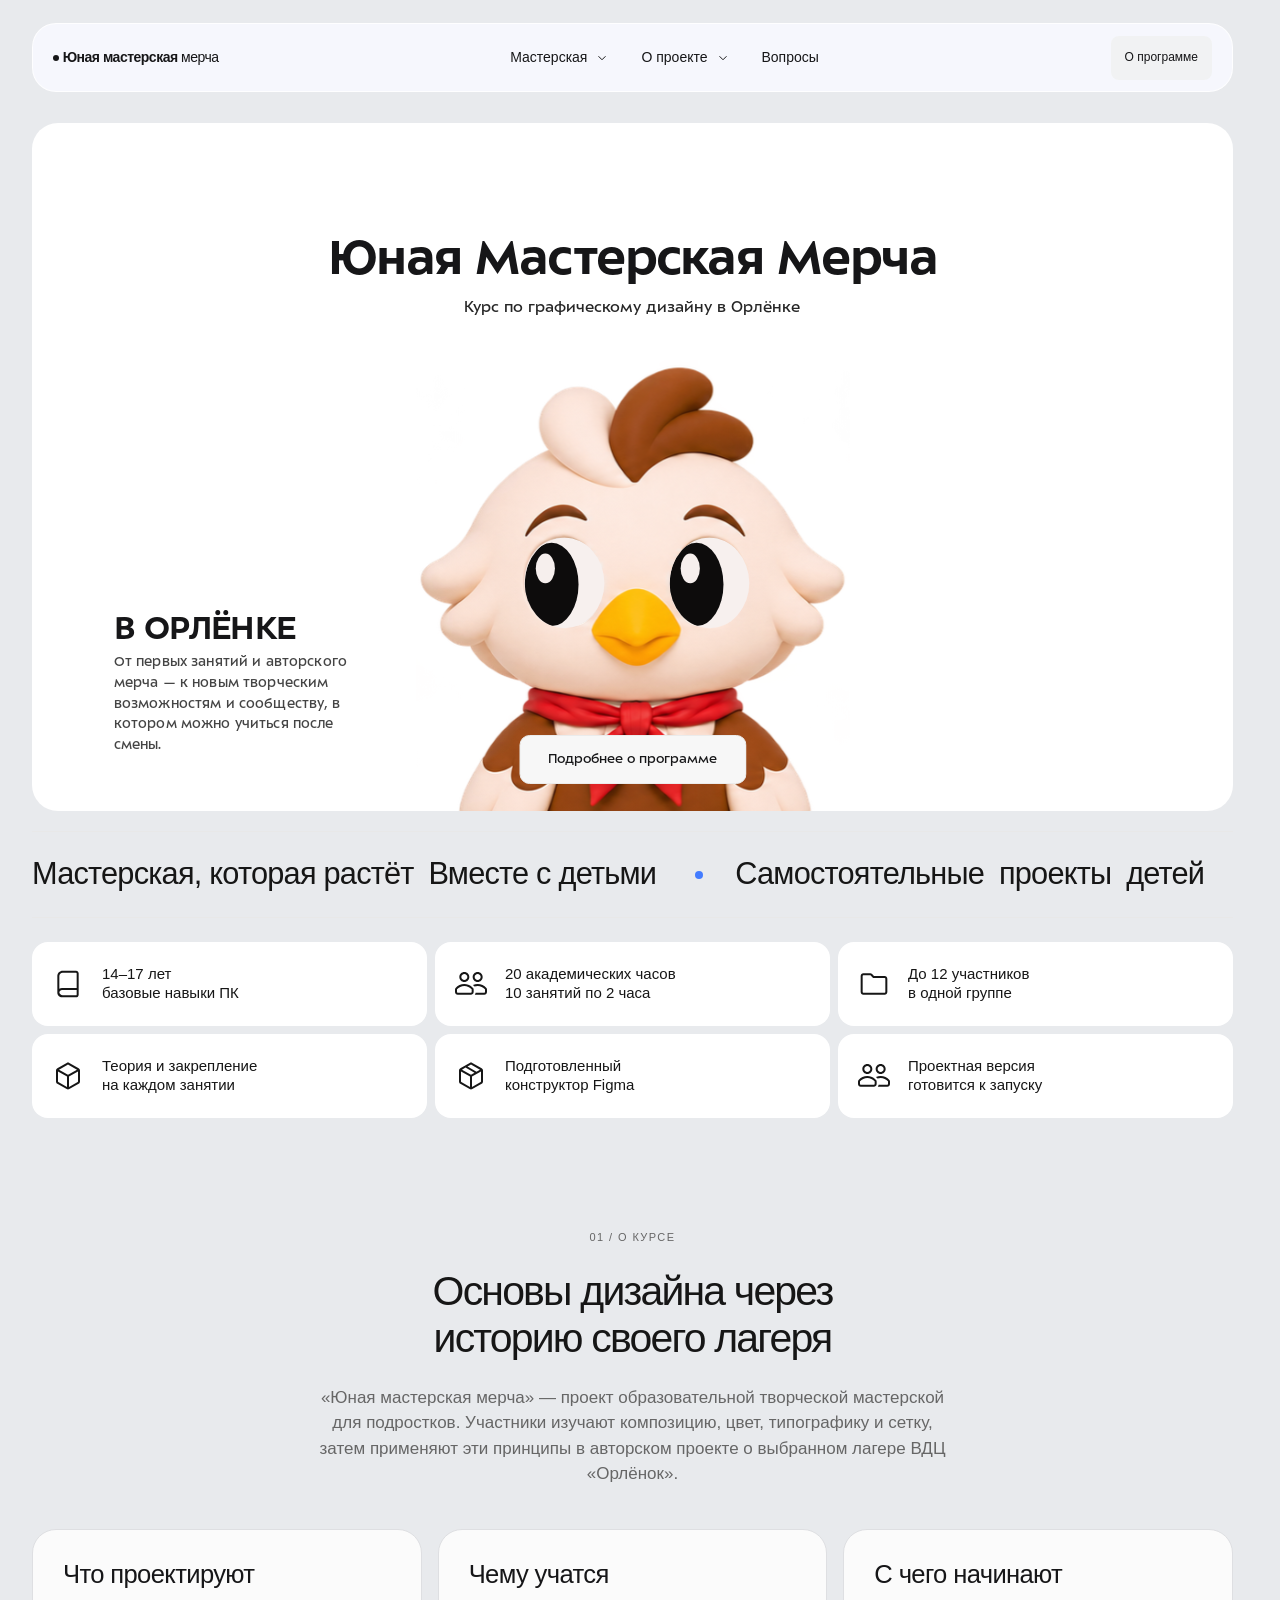
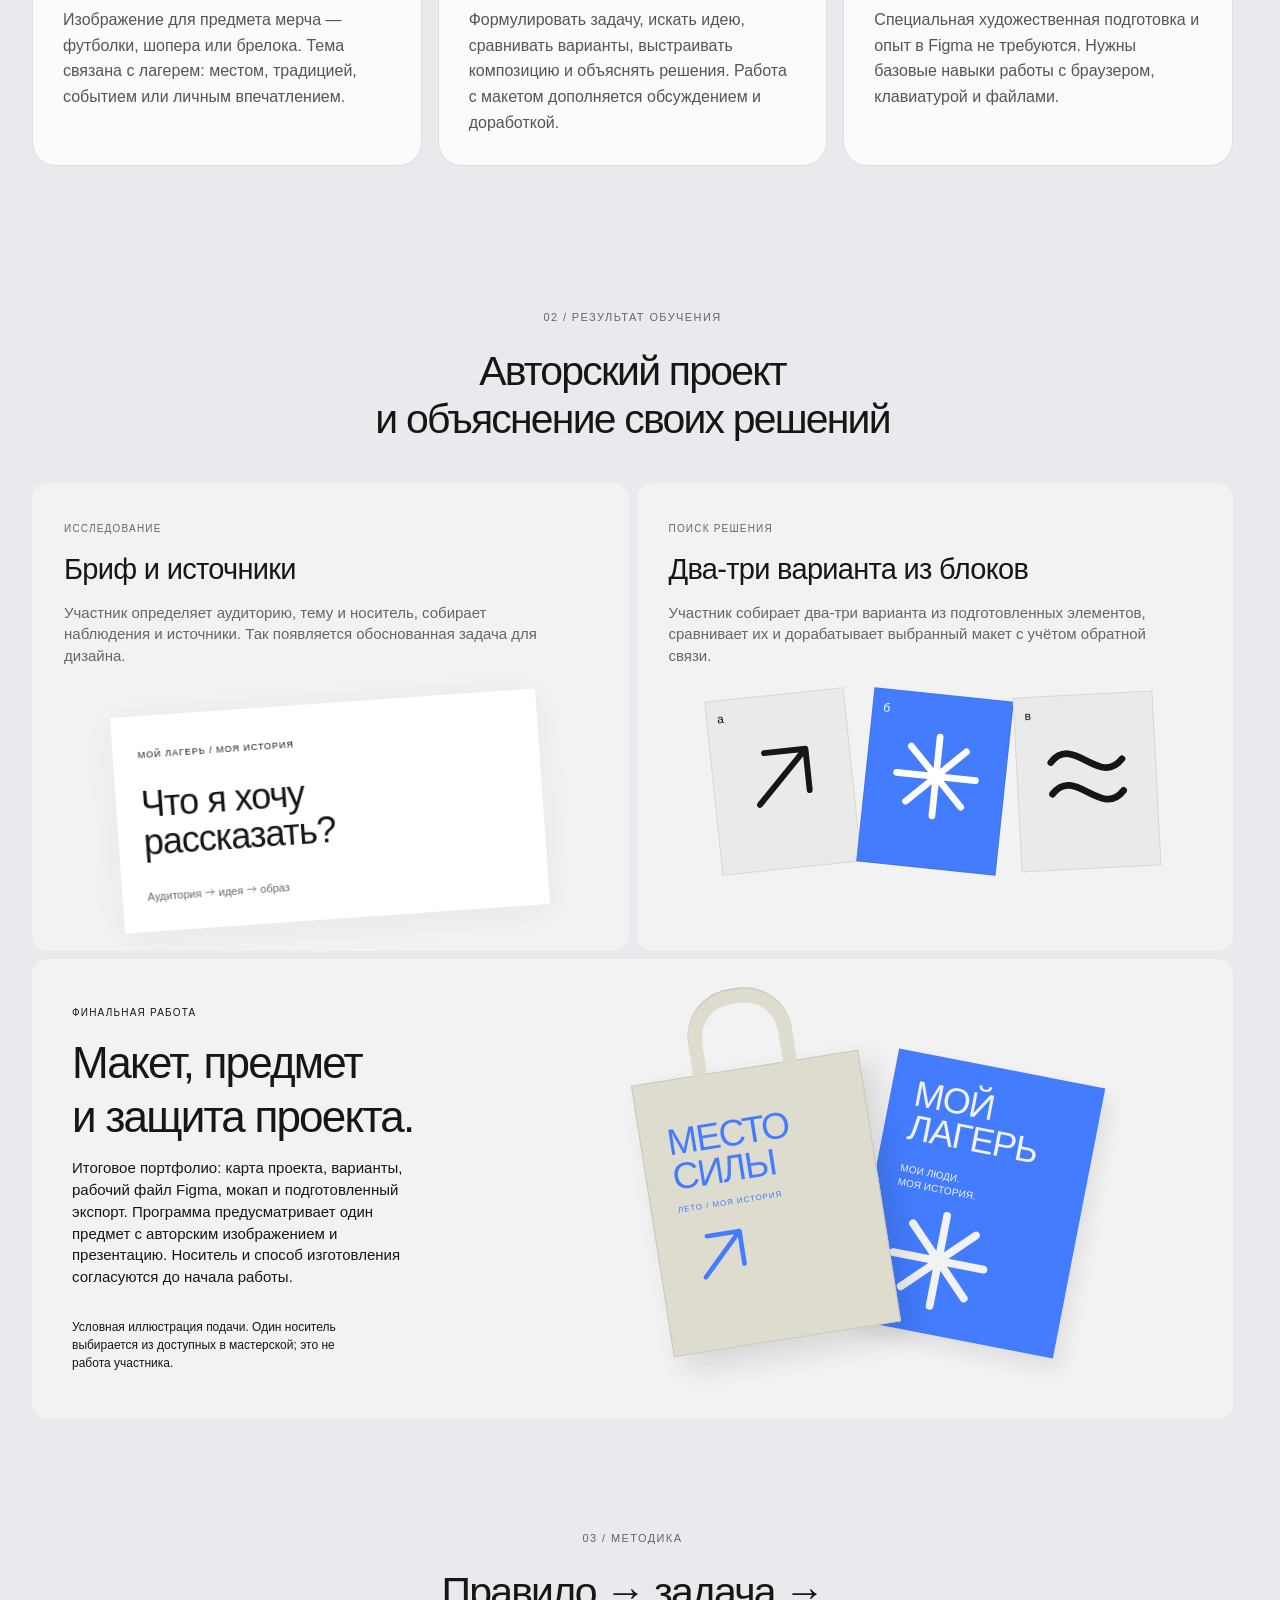
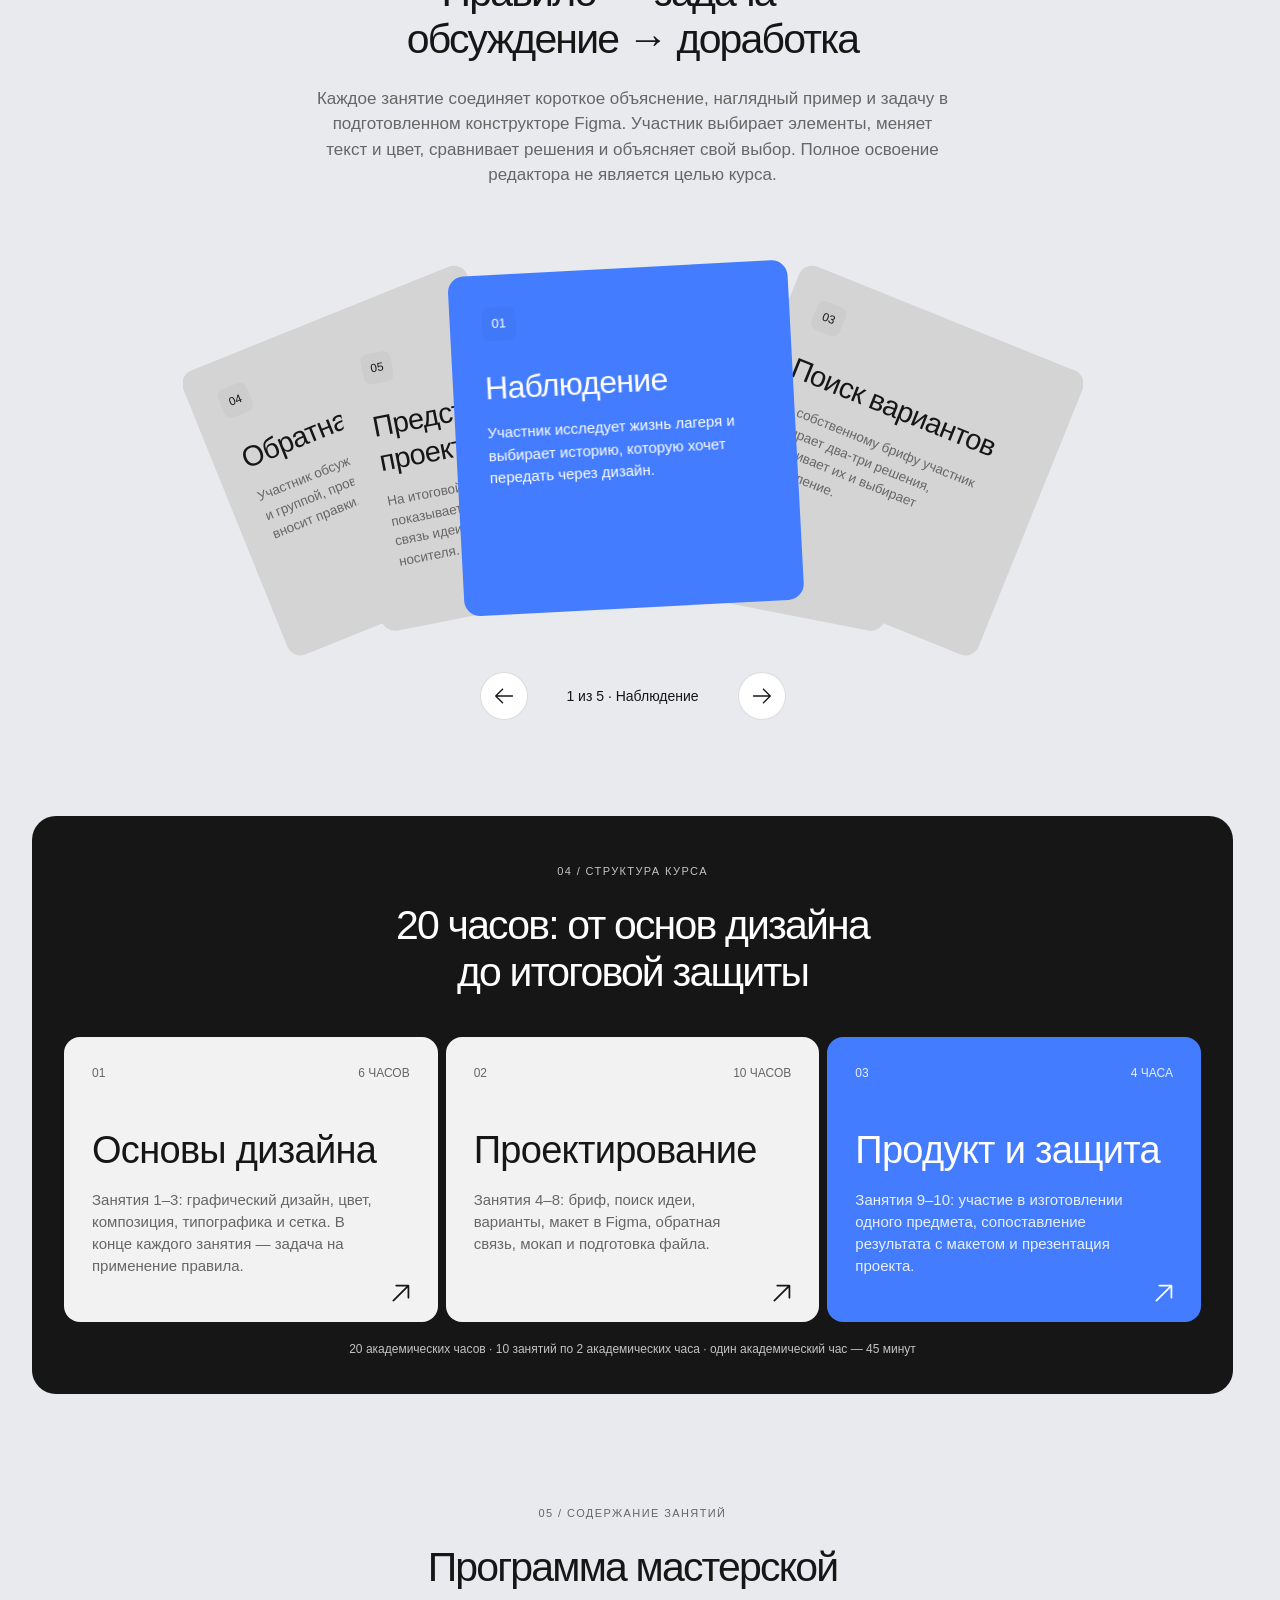
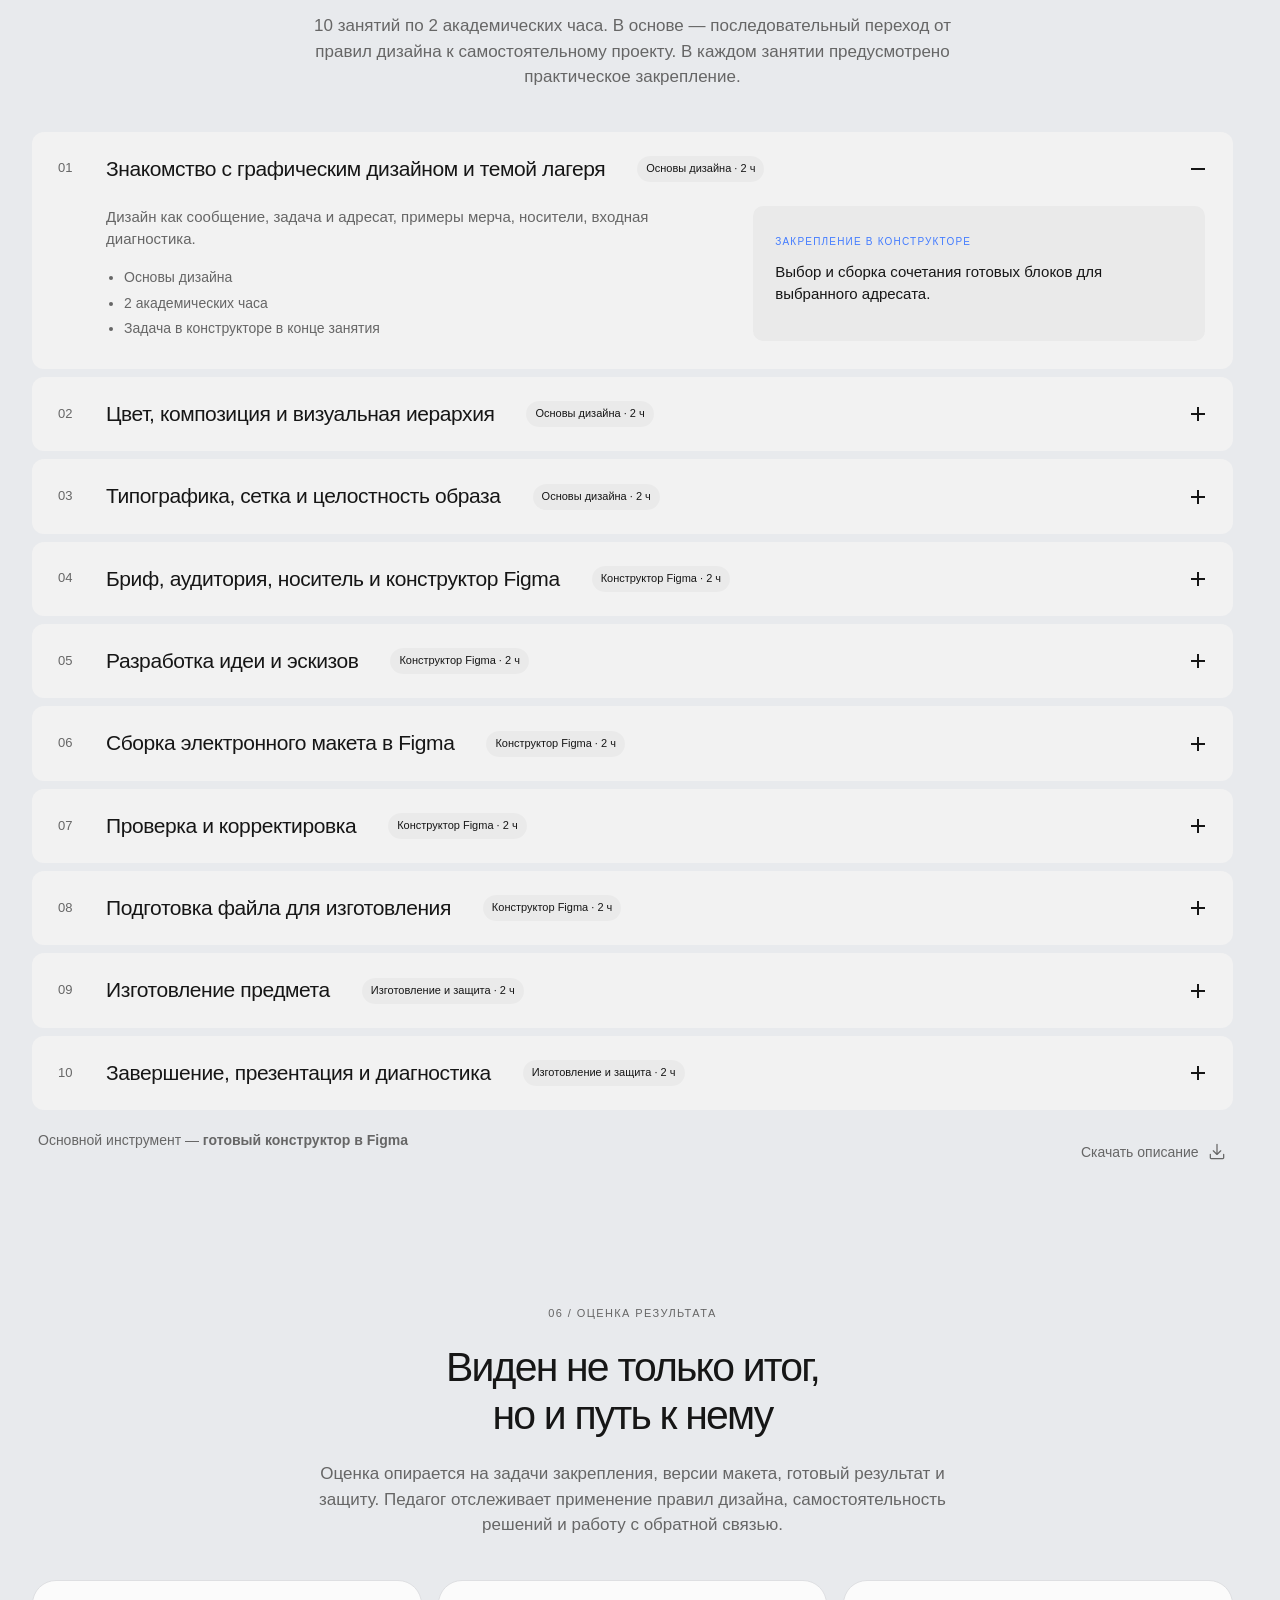
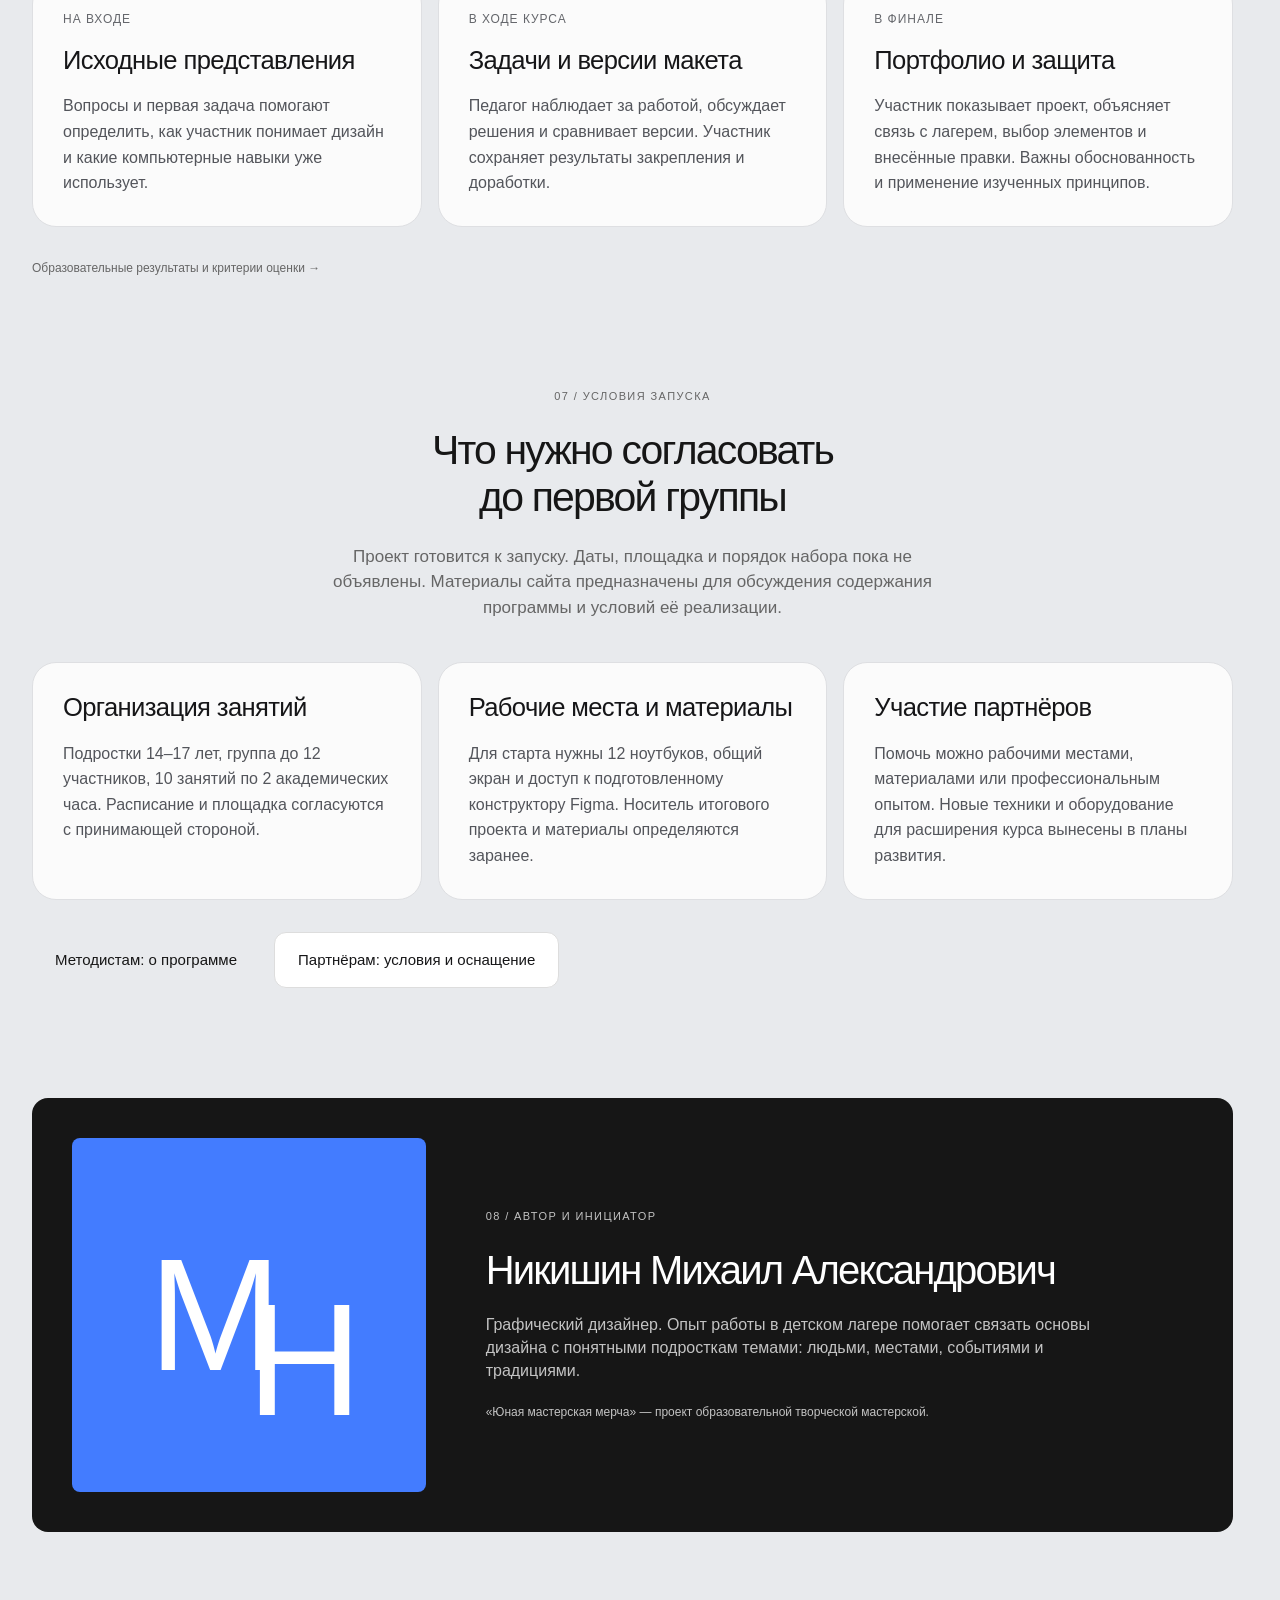
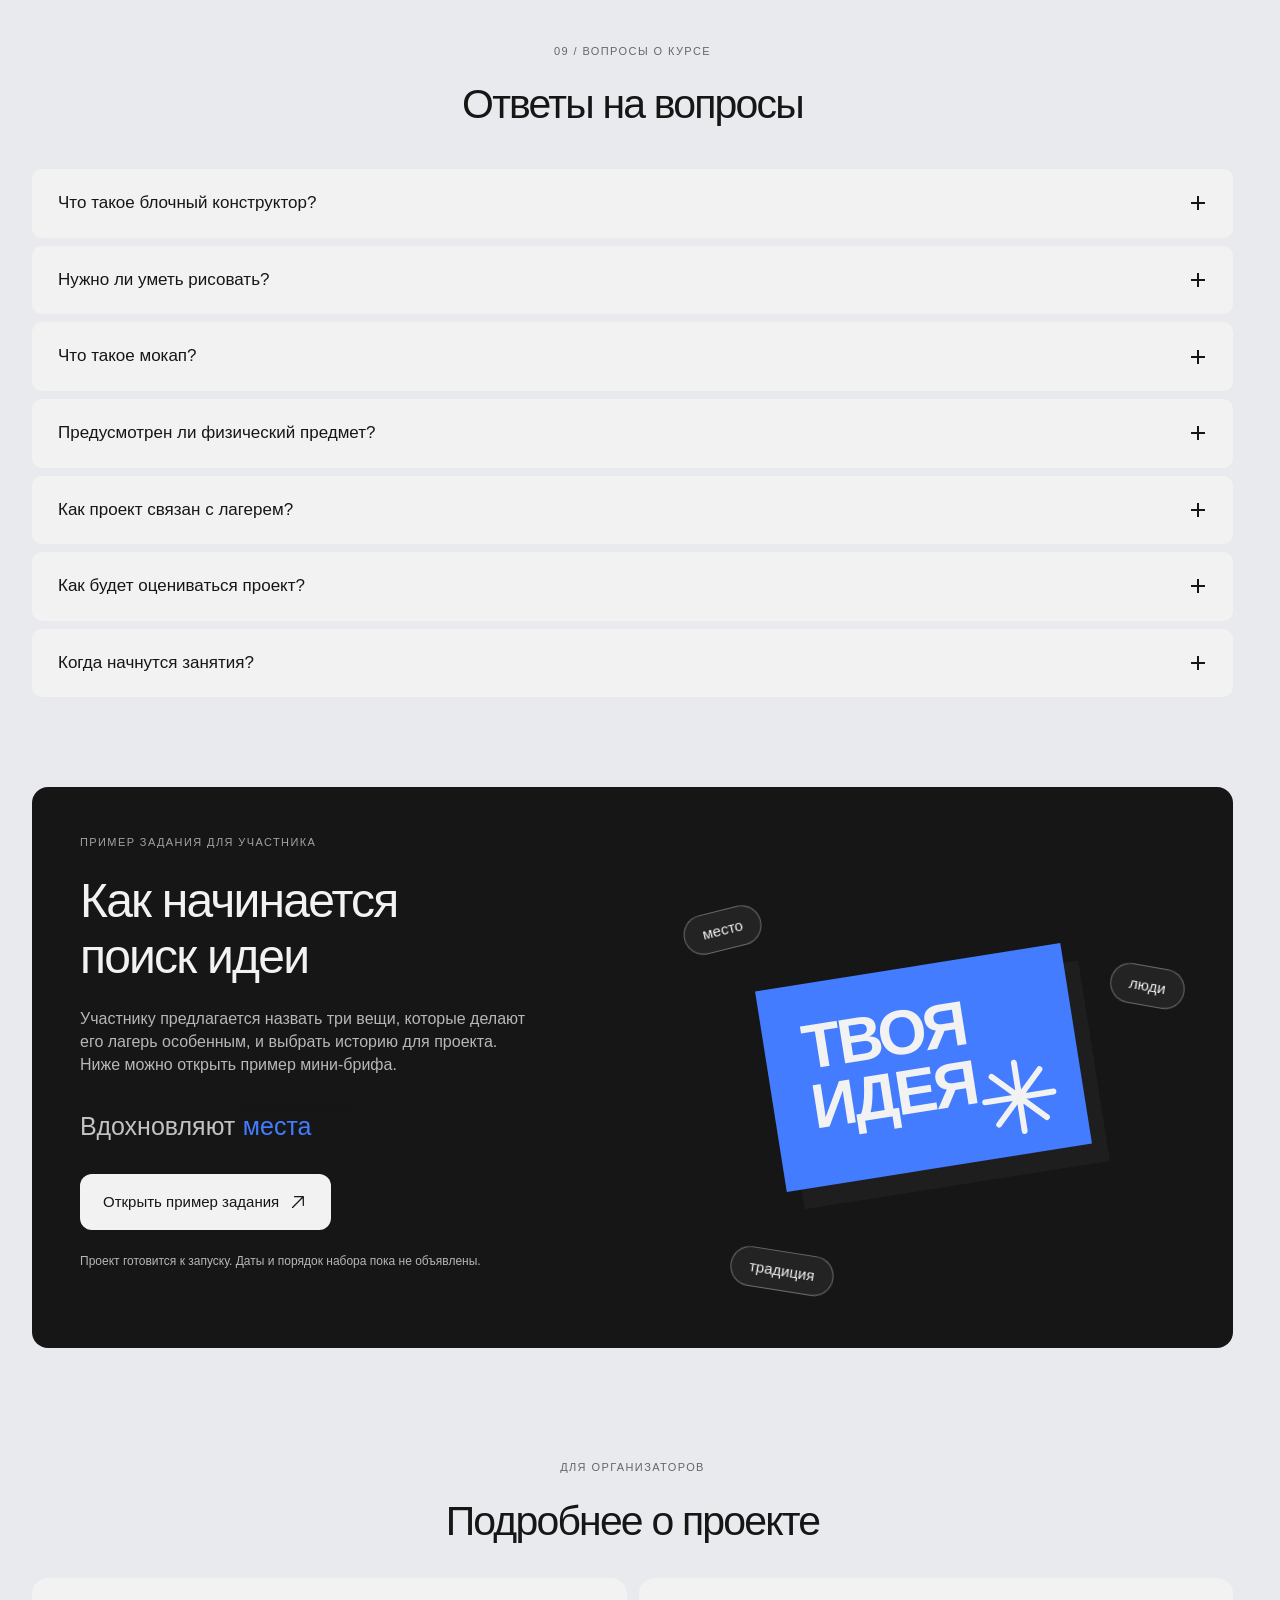
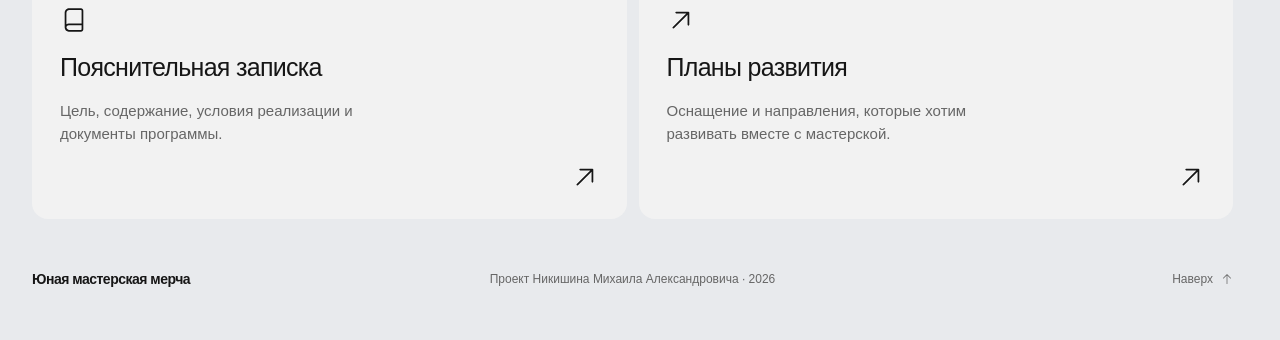
==== commit cb5facf5: "Add files via upload" ====
--- a/index.html
+++ b/index.html
@@ -1,4 +1,4 @@
-<!doctype html><html lang="ru"><head><meta charset="UTF-8"><meta name="viewport" content="width=device-width,initial-scale=1"><meta name="theme-color" content="#0A70FF"><meta name="description" content="Мастерская графического дизайна: 20 академических часов, проект о своём лагере и авторский предмет мерча."><title>Юная мастерская мерча — от идеи к своему дизайну</title><link rel="stylesheet" href="css-styles.css?v=full-video-frame-v8"><link rel="stylesheet" href="css-hero-layout.css?v=full-video-frame-v8"><link rel="stylesheet" href="css-ux-polish.css?v=full-video-frame-v8"><link rel="stylesheet" href="css-figma-hero.css?v=1117-light-ribbon"></head><body class="figma-home"><a class="skip" href="#main">К содержанию</a><header class="site-header"><nav class="wrap nav glass-nav" aria-label="Основная навигация">
+<!doctype html><html lang="ru"><head><meta charset="UTF-8"><meta name="viewport" content="width=device-width,initial-scale=1"><meta name="theme-color" content="#0A70FF"><meta name="description" content="Мастерская графического дизайна: 20 академических часов, проект о своём лагере и авторский предмет мерча."><title>Юная мастерская мерча — курс дизайна для подростков</title><link rel="stylesheet" href="css-styles.css?v=full-video-frame-v8"><link rel="stylesheet" href="css-hero-layout.css?v=full-video-frame-v8"><link rel="stylesheet" href="css-ux-polish.css?v=full-video-frame-v8"><link rel="stylesheet" href="css-figma-hero.css?v=1117-content"><link rel="stylesheet" href="css-course-content.css?v=1117-content"><link rel="stylesheet" href="css-mascot-hero.css?v=1118-figma"></head><body class="figma-home"><a class="skip" href="#main">К содержанию</a><header class="site-header"><nav class="wrap nav glass-nav" aria-label="Основная навигация">
 <a class="brand" href="index.html"><span class="brand-dot" aria-hidden="true"></span> Юная мастерская <span>мерча</span></a>
 <div class="navlinks" id="navigation">
 <details class="nav-dropdown"><summary><span class="nav-label">Мастерская</span><svg class="site-icon nav-chevron" viewBox="0 0 24 24" width="20" height="20" fill="none" stroke="currentColor" stroke-width="1.7" aria-hidden="true"><path d="m6 9 6 6 6-6"/></svg></summary><div class="nav-panel nav-panel-workshop">
@@ -23,10 +23,10 @@
 </span><span class="nav-card-copy"><strong>Программа</strong><span>Десять занятий по дизайну</span></span><svg class="site-icon" aria-hidden="true" focusable="false" width="24" height="24" viewBox="0 0 24 24" fill="none" xmlns="http://www.w3.org/2000/svg">
 <path d="M7.86515 6.38599L16.5545 6.38599L4.93012 18.0104C4.81861 18.1219 4.74955 18.2598 4.72295 18.404C4.71462 18.4491 4.71045 18.4949 4.71045 18.5407C4.71045 18.7326 4.78367 18.9246 4.93012 19.071C4.96673 19.1076 5.00619 19.1397 5.04777 19.1671C5.33889 19.3594 5.7345 19.3273 5.99078 19.071L17.6152 7.44665L17.6152 16.136C17.6152 16.5502 17.951 16.886 18.3652 16.886C18.7794 16.886 19.1152 16.5502 19.1152 16.136V5.63599C19.1152 5.22177 18.7794 4.88599 18.3652 4.88599L7.86515 4.88599C7.45094 4.88599 7.11515 5.22177 7.11515 5.63599C7.11515 6.0502 7.45094 6.38599 7.86515 6.38599Z" fill="currentColor"/>
 </svg></a>
-<a class="nav-card" href="index.html#format"><span class="nav-card-icon"><svg class="site-icon" aria-hidden="true" focusable="false" width="24" height="24" viewBox="0 0 24 24" fill="none" xmlns="http://www.w3.org/2000/svg">
+<a class="nav-card" href="index.html#launch"><span class="nav-card-icon"><svg class="site-icon" aria-hidden="true" focusable="false" width="24" height="24" viewBox="0 0 24 24" fill="none" xmlns="http://www.w3.org/2000/svg">
 <path fill-rule="evenodd" clip-rule="evenodd" d="M3.5 3C2.39543 3 1.5 3.89543 1.5 5V15C1.5 16.1046 2.39543 17 3.5 17H11.25V19.5H7.75C7.33579 19.5 7 19.8358 7 20.25C7 20.6642 7.33579 21 7.75 21H16.25C16.6642 21 17 20.6642 17 20.25C17 19.8358 16.6642 19.5 16.25 19.5H12.75V17H20.5C21.6046 17 22.5 16.1046 22.5 15V5C22.5 3.89543 21.6046 3 20.5 3H3.5ZM21 5C21 4.72386 20.7761 4.5 20.5 4.5H3.5C3.22386 4.5 3 4.72386 3 5V15C3 15.2761 3.22386 15.5 3.5 15.5H20.5C20.7761 15.5 21 15.2761 21 15V5Z" fill="currentColor"/>
 </svg>
-</span><span class="nav-card-copy"><strong>Формат участия</strong><span>Кому подойдёт мастерская</span></span><svg class="site-icon" aria-hidden="true" focusable="false" width="24" height="24" viewBox="0 0 24 24" fill="none" xmlns="http://www.w3.org/2000/svg">
+</span><span class="nav-card-copy"><strong>Условия запуска</strong><span>Что нужно для первой группы</span></span><svg class="site-icon" aria-hidden="true" focusable="false" width="24" height="24" viewBox="0 0 24 24" fill="none" xmlns="http://www.w3.org/2000/svg">
 <path d="M7.86515 6.38599L16.5545 6.38599L4.93012 18.0104C4.81861 18.1219 4.74955 18.2598 4.72295 18.404C4.71462 18.4491 4.71045 18.4949 4.71045 18.5407C4.71045 18.7326 4.78367 18.9246 4.93012 19.071C4.96673 19.1076 5.00619 19.1397 5.04777 19.1671C5.33889 19.3594 5.7345 19.3273 5.99078 19.071L17.6152 7.44665L17.6152 16.136C17.6152 16.5502 17.951 16.886 18.3652 16.886C18.7794 16.886 19.1152 16.5502 19.1152 16.136V5.63599C19.1152 5.22177 18.7794 4.88599 18.3652 4.88599L7.86515 4.88599C7.45094 4.88599 7.11515 5.22177 7.11515 5.63599C7.11515 6.0502 7.45094 6.38599 7.86515 6.38599Z" fill="currentColor"/>
 </svg></a>
 </div></details>
@@ -34,13 +34,13 @@
 <a class="nav-card" href="explanatory-note.html"><span class="nav-card-icon"><svg class="site-icon" aria-hidden="true" focusable="false" width="24" height="24" viewBox="0 0 24 24" fill="none" xmlns="http://www.w3.org/2000/svg">
 <path fill-rule="evenodd" clip-rule="evenodd" d="M22 8C22 6.89543 21.1045 6 20 6H12L10.5857 4.58579C10.2107 4.21071 9.70196 4 9.17152 4H3.99995C2.89538 4 1.99995 4.89543 1.99995 6V18C1.99995 19.1046 2.89538 20 3.99995 20H20C21.1045 20 22 19.1046 22 18V8ZM10.9393 7.06066C11.2206 7.34196 11.6021 7.5 12 7.5H20C20.2761 7.5 20.5 7.72386 20.5 8V18C20.5 18.2761 20.2761 18.5 20 18.5H3.99995C3.72381 18.5 3.49995 18.2761 3.49995 18V6C3.49995 5.72386 3.72381 5.5 3.99995 5.5H9.17152C9.30413 5.5 9.43131 5.55268 9.52508 5.64645L10.9393 7.06066Z" fill="currentColor"/>
 </svg>
-</span><span class="nav-card-copy"><strong>Пояснительная записка</strong><span>Программа и документы</span></span><svg class="site-icon" aria-hidden="true" focusable="false" width="24" height="24" viewBox="0 0 24 24" fill="none" xmlns="http://www.w3.org/2000/svg">
+</span><span class="nav-card-copy"><strong>Пояснительная записка</strong><span>Методика, результаты, документы</span></span><svg class="site-icon" aria-hidden="true" focusable="false" width="24" height="24" viewBox="0 0 24 24" fill="none" xmlns="http://www.w3.org/2000/svg">
 <path d="M7.86515 6.38599L16.5545 6.38599L4.93012 18.0104C4.81861 18.1219 4.74955 18.2598 4.72295 18.404C4.71462 18.4491 4.71045 18.4949 4.71045 18.5407C4.71045 18.7326 4.78367 18.9246 4.93012 19.071C4.96673 19.1076 5.00619 19.1397 5.04777 19.1671C5.33889 19.3594 5.7345 19.3273 5.99078 19.071L17.6152 7.44665L17.6152 16.136C17.6152 16.5502 17.951 16.886 18.3652 16.886C18.7794 16.886 19.1152 16.5502 19.1152 16.136V5.63599C19.1152 5.22177 18.7794 4.88599 18.3652 4.88599L7.86515 4.88599C7.45094 4.88599 7.11515 5.22177 7.11515 5.63599C7.11515 6.0502 7.45094 6.38599 7.86515 6.38599Z" fill="currentColor"/>
 </svg></a>
 <a class="nav-card" href="development.html"><span class="nav-card-icon"><svg class="site-icon" aria-hidden="true" focusable="false" width="24" height="24" viewBox="0 0 24 24" fill="none" xmlns="http://www.w3.org/2000/svg">
 <path fill-rule="evenodd" clip-rule="evenodd" d="M10.9994 2.17806C11.6185 1.82037 12.3815 1.82037 13.0006 2.17806L20.0006 6.2225C20.619 6.57985 21 7.23993 21 7.95423V16.0457C21 16.76 20.619 17.4201 20.0006 17.7774L13.0006 21.8219C12.3815 22.1796 11.6185 22.1796 10.9994 21.8219L3.99944 17.7774C3.38095 17.4201 3 16.76 3 16.0457V7.95423C3 7.23993 3.38096 6.57985 3.99944 6.2225L10.9994 2.17806ZM18.7512 7.23305L12 11.1338L5.24875 7.23305L11.7499 3.47686C11.9046 3.38743 12.0954 3.38743 12.2501 3.47686L18.7512 7.23305ZM4.74986 16.4786C4.59524 16.3893 4.5 16.2243 4.5 16.0457V8.53281L11.25 12.4328V20.2343L4.74986 16.4786ZM19.2501 16.4786L12.75 20.2343V12.4328L19.5 8.53281V16.0457C19.5 16.2243 19.4048 16.3893 19.2501 16.4786Z" fill="currentColor"/>
 </svg>
-</span><span class="nav-card-copy"><strong>Планы развития</strong><span>Наш путь и помощь детям</span></span><svg class="site-icon" aria-hidden="true" focusable="false" width="24" height="24" viewBox="0 0 24 24" fill="none" xmlns="http://www.w3.org/2000/svg">
+</span><span class="nav-card-copy"><strong>Планы развития</strong><span>Запуск, оснащение и перспективы</span></span><svg class="site-icon" aria-hidden="true" focusable="false" width="24" height="24" viewBox="0 0 24 24" fill="none" xmlns="http://www.w3.org/2000/svg">
 <path d="M7.86515 6.38599L16.5545 6.38599L4.93012 18.0104C4.81861 18.1219 4.74955 18.2598 4.72295 18.404C4.71462 18.4491 4.71045 18.4949 4.71045 18.5407C4.71045 18.7326 4.78367 18.9246 4.93012 19.071C4.96673 19.1076 5.00619 19.1397 5.04777 19.1671C5.33889 19.3594 5.7345 19.3273 5.99078 19.071L17.6152 7.44665L17.6152 16.136C17.6152 16.5502 17.951 16.886 18.3652 16.886C18.7794 16.886 19.1152 16.5502 19.1152 16.136V5.63599C19.1152 5.22177 18.7794 4.88599 18.3652 4.88599L7.86515 4.88599C7.45094 4.88599 7.11515 5.22177 7.11515 5.63599C7.11515 6.0502 7.45094 6.38599 7.86515 6.38599Z" fill="currentColor"/>
 </svg></a>
 </div></details>
@@ -48,13 +48,37 @@
 <a class="button nav-mobile-cta" href="index.html#start">Придумать идею <svg class="site-icon" aria-hidden="true" focusable="false" width="24" height="24" viewBox="0 0 24 24" fill="none" xmlns="http://www.w3.org/2000/svg">
 <path d="M7.86515 6.38599L16.5545 6.38599L4.93012 18.0104C4.81861 18.1219 4.74955 18.2598 4.72295 18.404C4.71462 18.4491 4.71045 18.4949 4.71045 18.5407C4.71045 18.7326 4.78367 18.9246 4.93012 19.071C4.96673 19.1076 5.00619 19.1397 5.04777 19.1671C5.33889 19.3594 5.7345 19.3273 5.99078 19.071L17.6152 7.44665L17.6152 16.136C17.6152 16.5502 17.951 16.886 18.3652 16.886C18.7794 16.886 19.1152 16.5502 19.1152 16.136V5.63599C19.1152 5.22177 18.7794 4.88599 18.3652 4.88599L7.86515 4.88599C7.45094 4.88599 7.11515 5.22177 7.11515 5.63599C7.11515 6.0502 7.45094 6.38599 7.86515 6.38599Z" fill="currentColor"/>
 </svg></a>
-</div><a class="nav-cta" href="index.html#start">Придумать идею <svg class="site-icon" aria-hidden="true" focusable="false" width="24" height="24" viewBox="0 0 24 24" fill="none" xmlns="http://www.w3.org/2000/svg">
-<path d="M7.86515 6.38599L16.5545 6.38599L4.93012 18.0104C4.81861 18.1219 4.74955 18.2598 4.72295 18.404C4.71462 18.4491 4.71045 18.4949 4.71045 18.5407C4.71045 18.7326 4.78367 18.9246 4.93012 19.071C4.96673 19.1076 5.00619 19.1397 5.04777 19.1671C5.33889 19.3594 5.7345 19.3273 5.99078 19.071L17.6152 7.44665L17.6152 16.136C17.6152 16.5502 17.951 16.886 18.3652 16.886C18.7794 16.886 19.1152 16.5502 19.1152 16.136V5.63599C19.1152 5.22177 18.7794 4.88599 18.3652 4.88599L7.86515 4.88599C7.45094 4.88599 7.11515 5.22177 7.11515 5.63599C7.11515 6.0502 7.45094 6.38599 7.86515 6.38599Z" fill="currentColor"/>
-</svg></a><button type="button" class="menu" aria-label="Открыть меню" aria-expanded="false" aria-controls="navigation"><svg class="site-icon menu-morph" width="24" height="24" viewBox="0 0 24 24" fill="none" stroke="currentColor" stroke-width="1.5" stroke-linecap="round" aria-hidden="true"><path class="menu-line-a" d="M3.75 6.75h16.5"/><path class="menu-line-b" d="M3.75 12h16.5"/><path class="menu-line-c" d="M3.75 17.25h16.5"/></svg></button></nav></header><main id="main" class="wrap"><section class="light-hero" aria-labelledby="hero-title"><div class="light-art" aria-hidden="true"><img class="light-glow" src="assets/hero-light/glow.svg" alt=""><div class="light-mascot"><img src="assets/hero-light/mascot.png" alt=""></div><div class="light-floor"></div><div class="light-wing"><img src="assets/hero-light/wing.png" alt=""></div><div class="light-detail"><img src="assets/hero-light/detail.png" alt=""></div></div><div class="light-copy"><h1 id="hero-title">Юная<br>мастерская<br>в Орлёнке</h1><p>От первых занятий и авторского мерча<br>к новым творческим возможностям и сообществу,<br>в котором можно учиться после смены.</p><div class="light-actions"><a class="light-primary" href="#program">Программа</a><a href="explanatory-note.html">Методичка</a></div></div></section><div class="principle-ribbon" aria-label="Идеи мастерской"><p class="visually-hidden">Мастерская, которая растёт вместе с детьми. Самостоятельные проекты детей. Знакомим с новой профессией.</p><div class="ribbon-track"><div class="ribbon-group" aria-hidden="true"><span class="ribbon-item">Мастерская, которая растёт <span class="ribbon-highlight">Вместе с детьми</span></span><span class="ribbon-dot"></span><span class="ribbon-item">Самостоятельные <span class="ribbon-highlight">проекты</span> детей</span><span class="ribbon-dot"></span><span class="ribbon-item">Открываем мир <span class="ribbon-highlight">профессий</span></span><span class="ribbon-dot"></span></div><div class="ribbon-group" aria-hidden="true"><span class="ribbon-item">Мастерская, которая растёт <span class="ribbon-highlight">Вместе с детьми</span></span><span class="ribbon-dot"></span><span class="ribbon-item">Самостоятельные <span class="ribbon-highlight">проекты</span> детей</span><span class="ribbon-dot"></span><span class="ribbon-item">Открываем мир <span class="ribbon-highlight">профессий</span></span><span class="ribbon-dot"></span></div></div></div><div class="benefits">
+</div><a class="nav-cta" href="explanatory-note.html">О программе</a><button type="button" class="menu" aria-label="Открыть меню" aria-expanded="false" aria-controls="navigation"><svg class="site-icon menu-morph" width="24" height="24" viewBox="0 0 24 24" fill="none" stroke="currentColor" stroke-width="1.5" stroke-linecap="round" aria-hidden="true"><path class="menu-line-a" d="M3.75 6.75h16.5"/><path class="menu-line-b" d="M3.75 12h16.5"/><path class="menu-line-c" d="M3.75 17.25h16.5"/></svg></button></nav></header><main id="main" class="wrap"><section class="mascot-hero mascot-hero--home mascot-hero--figma" aria-labelledby="hero-title"><div class="mascot-hero-heading"><h1 id="hero-title">Юная Мастерская Мерча</h1><p class="mascot-hero-subtitle">Курс по графическому дизайну в Орлёнке</p></div><div class="mascot-hero-art"><svg role="img" aria-label="Орлёнок — маскот мастерской" data-mascot-eyes width="663" height="890" viewBox="0 0 663 890" fill="none" xmlns="http://www.w3.org/2000/svg" xmlns:xlink="http://www.w3.org/1999/xlink">
+<g id="маскот с глазами">
+<rect id="маскот" x="32" y="43" width="599.18" height="847" fill="url(#pattern0_3336_208)"/>
+<g id="глаз левый 2">
+<ellipse id="белый фон глаза не трогать" cx="237" cy="350.5" rx="55" ry="62.5" fill="#F7F0EE"/>
+<g id="глаз левый двигать тут">
+<ellipse id="Ellipse 46" cx="219.176" cy="352.5" rx="37.1759" ry="57.5" fill="#0D0C0C"/>
+<ellipse id="Ellipse 47" cx="210.519" cy="330.5" rx="13.2407" ry="20.5" fill="#F6EFED"/>
+</g>
+</g>
+<g id="глаз правый 1">
+<ellipse id="белый фон не трогать" cx="437" cy="350.5" rx="55" ry="62.5" fill="#F7F0EE"/>
+<g id="глаз правый двигать тут">
+<ellipse id="Ellipse 46_2" cx="419.176" cy="352.5" rx="37.1759" ry="57.5" fill="#0D0C0C"/>
+<ellipse id="Ellipse 47_2" cx="410.519" cy="330.5" rx="13.2407" ry="20.5" fill="#F6EFED"/>
+</g>
+</g>
+</g>
+<defs>
+<pattern id="pattern0_3336_208" patternContentUnits="objectBoundingBox" width="1" height="1">
+<use xlink:href="#image0_3336_208" transform="matrix(0.00210526 0 0 0.00149137 -0.0926316 -0.0283361)"/>
+</pattern>
+<image id="image0_3336_208" data-name="01_front.png" width="535" height="793" preserveAspectRatio="none" xlink:href="[data-uri]